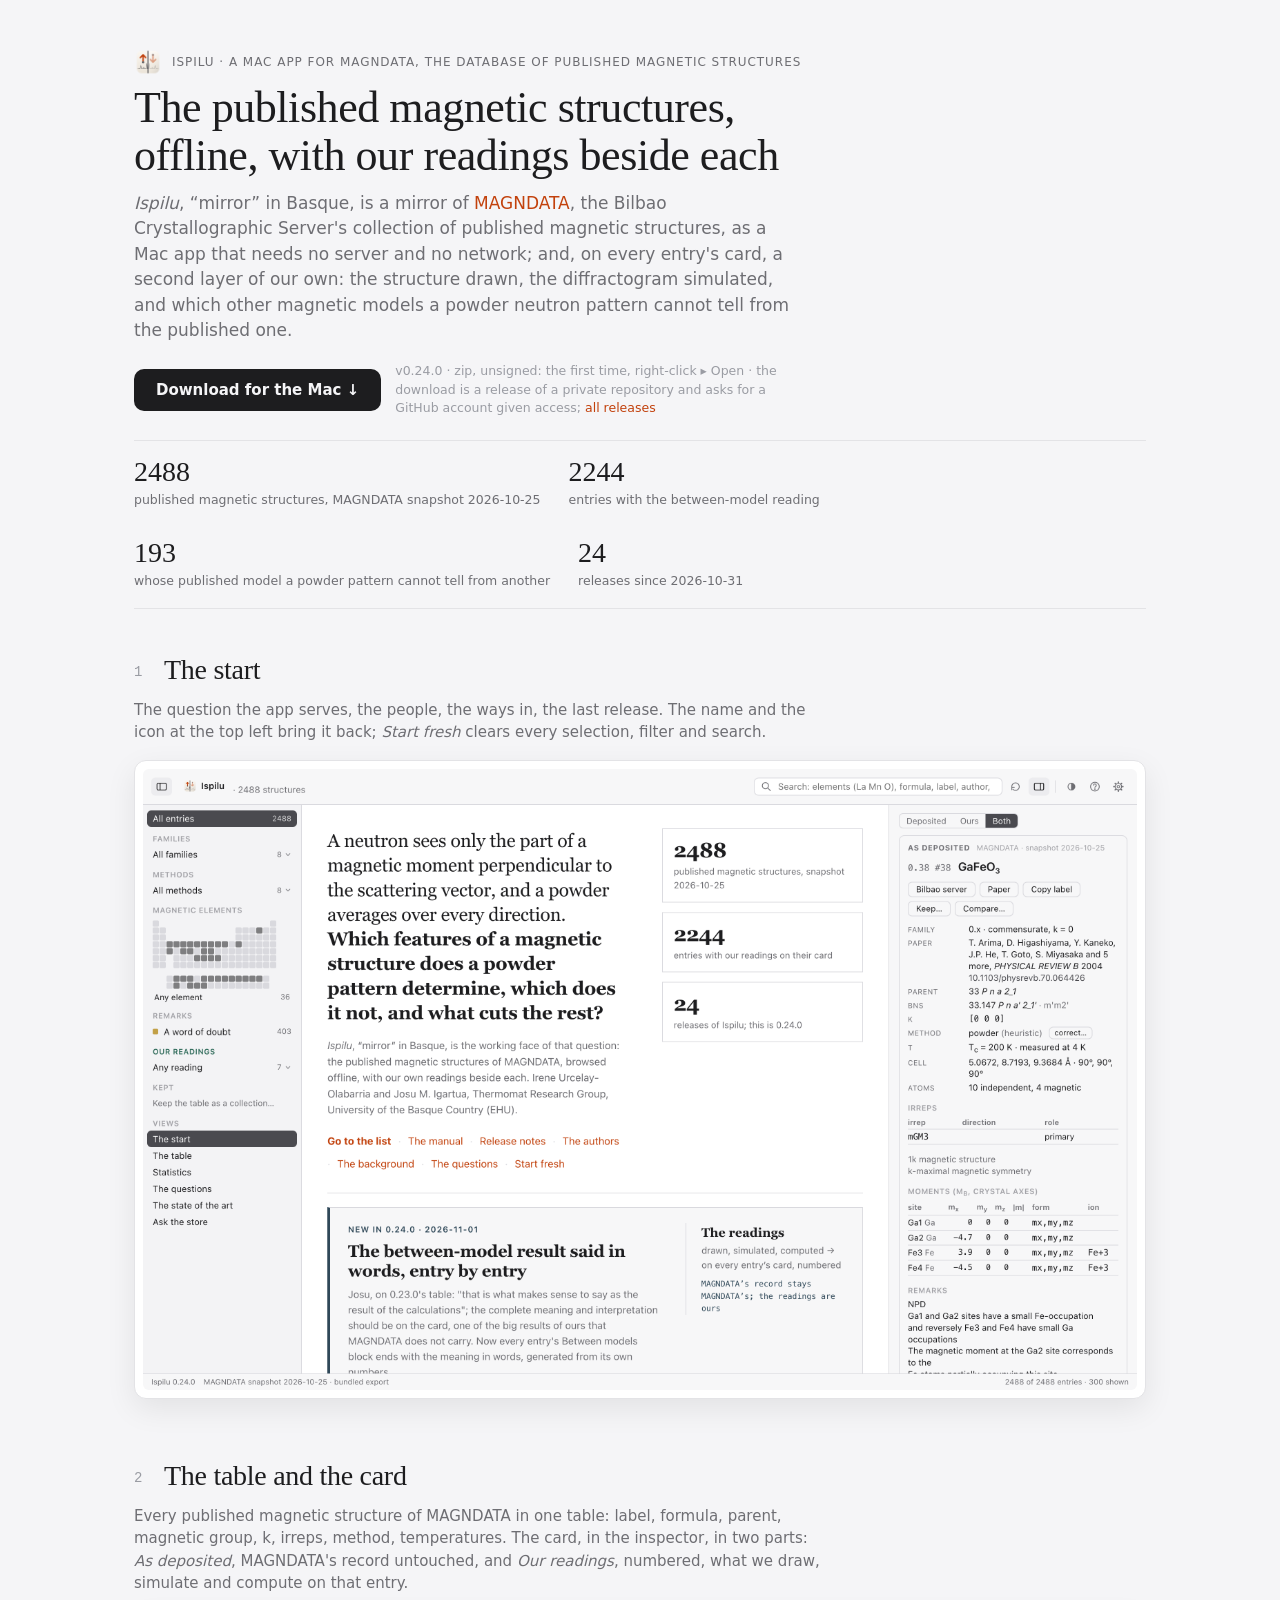
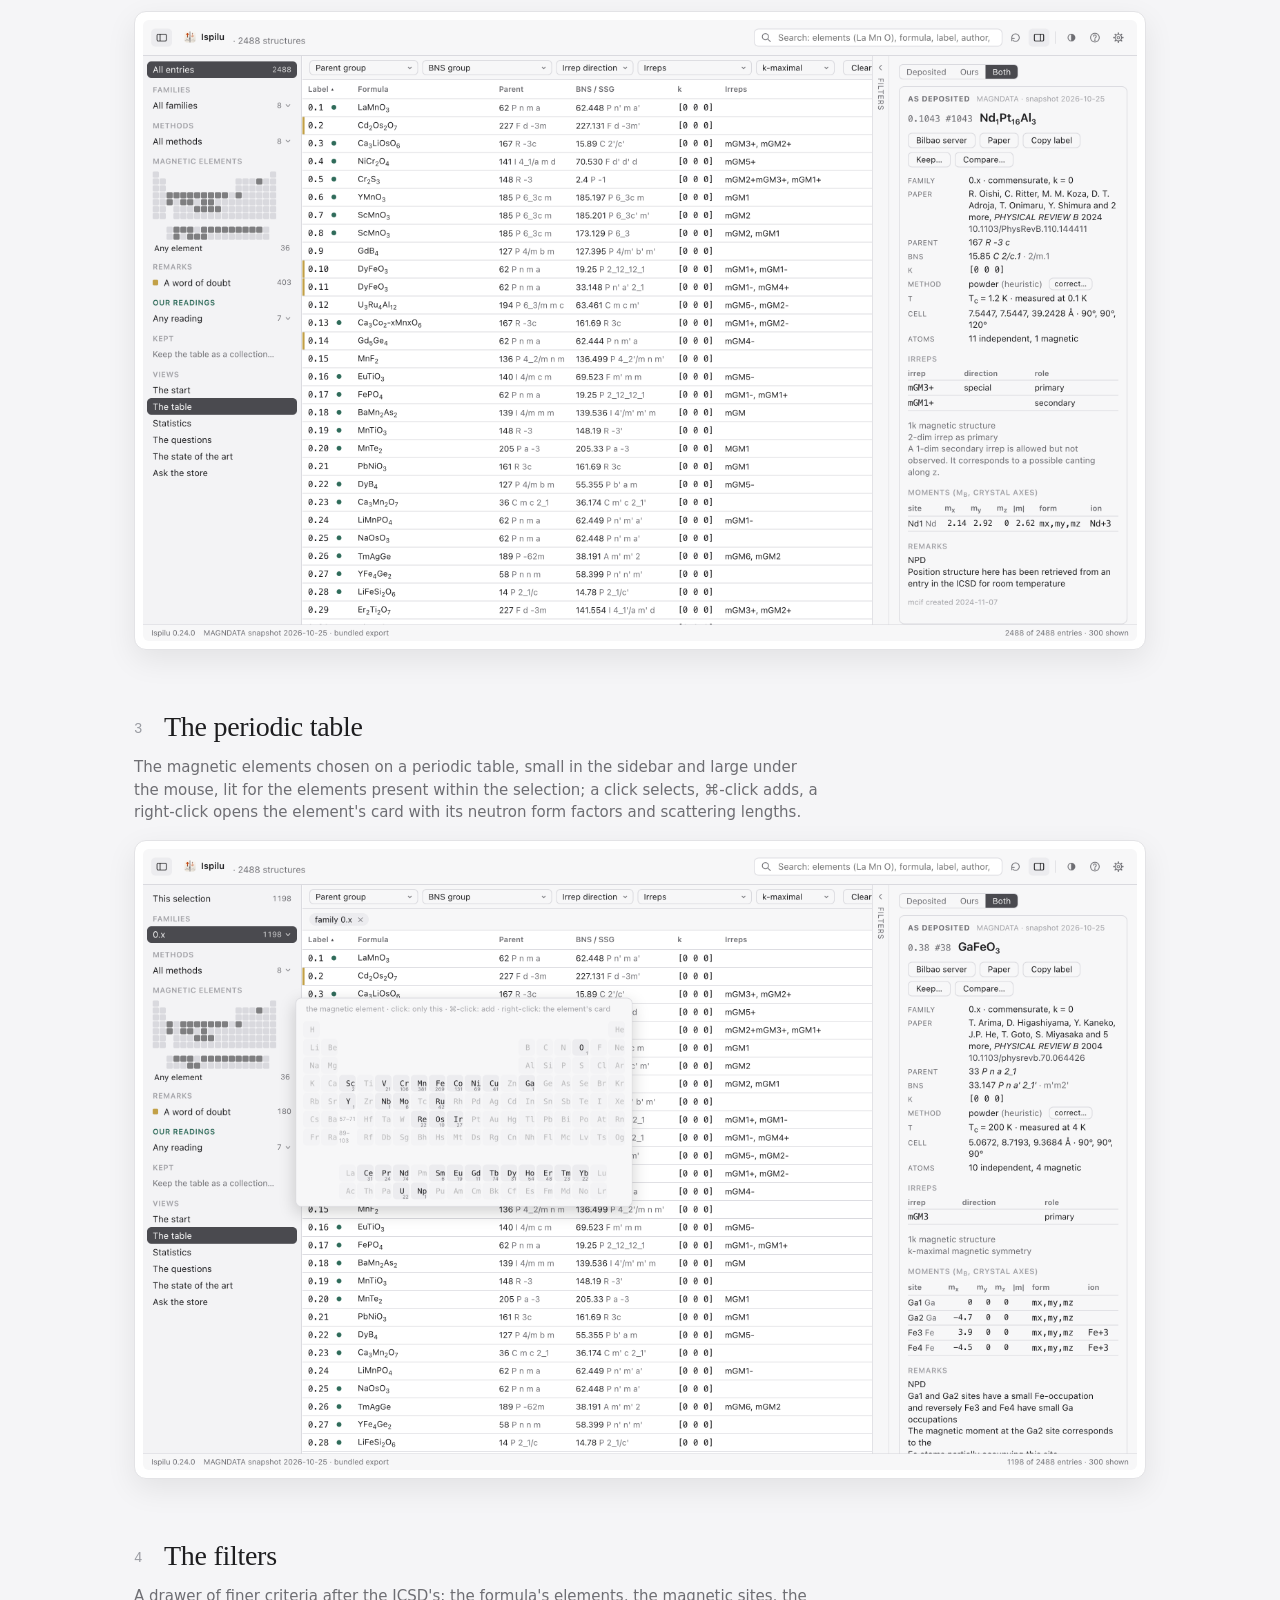
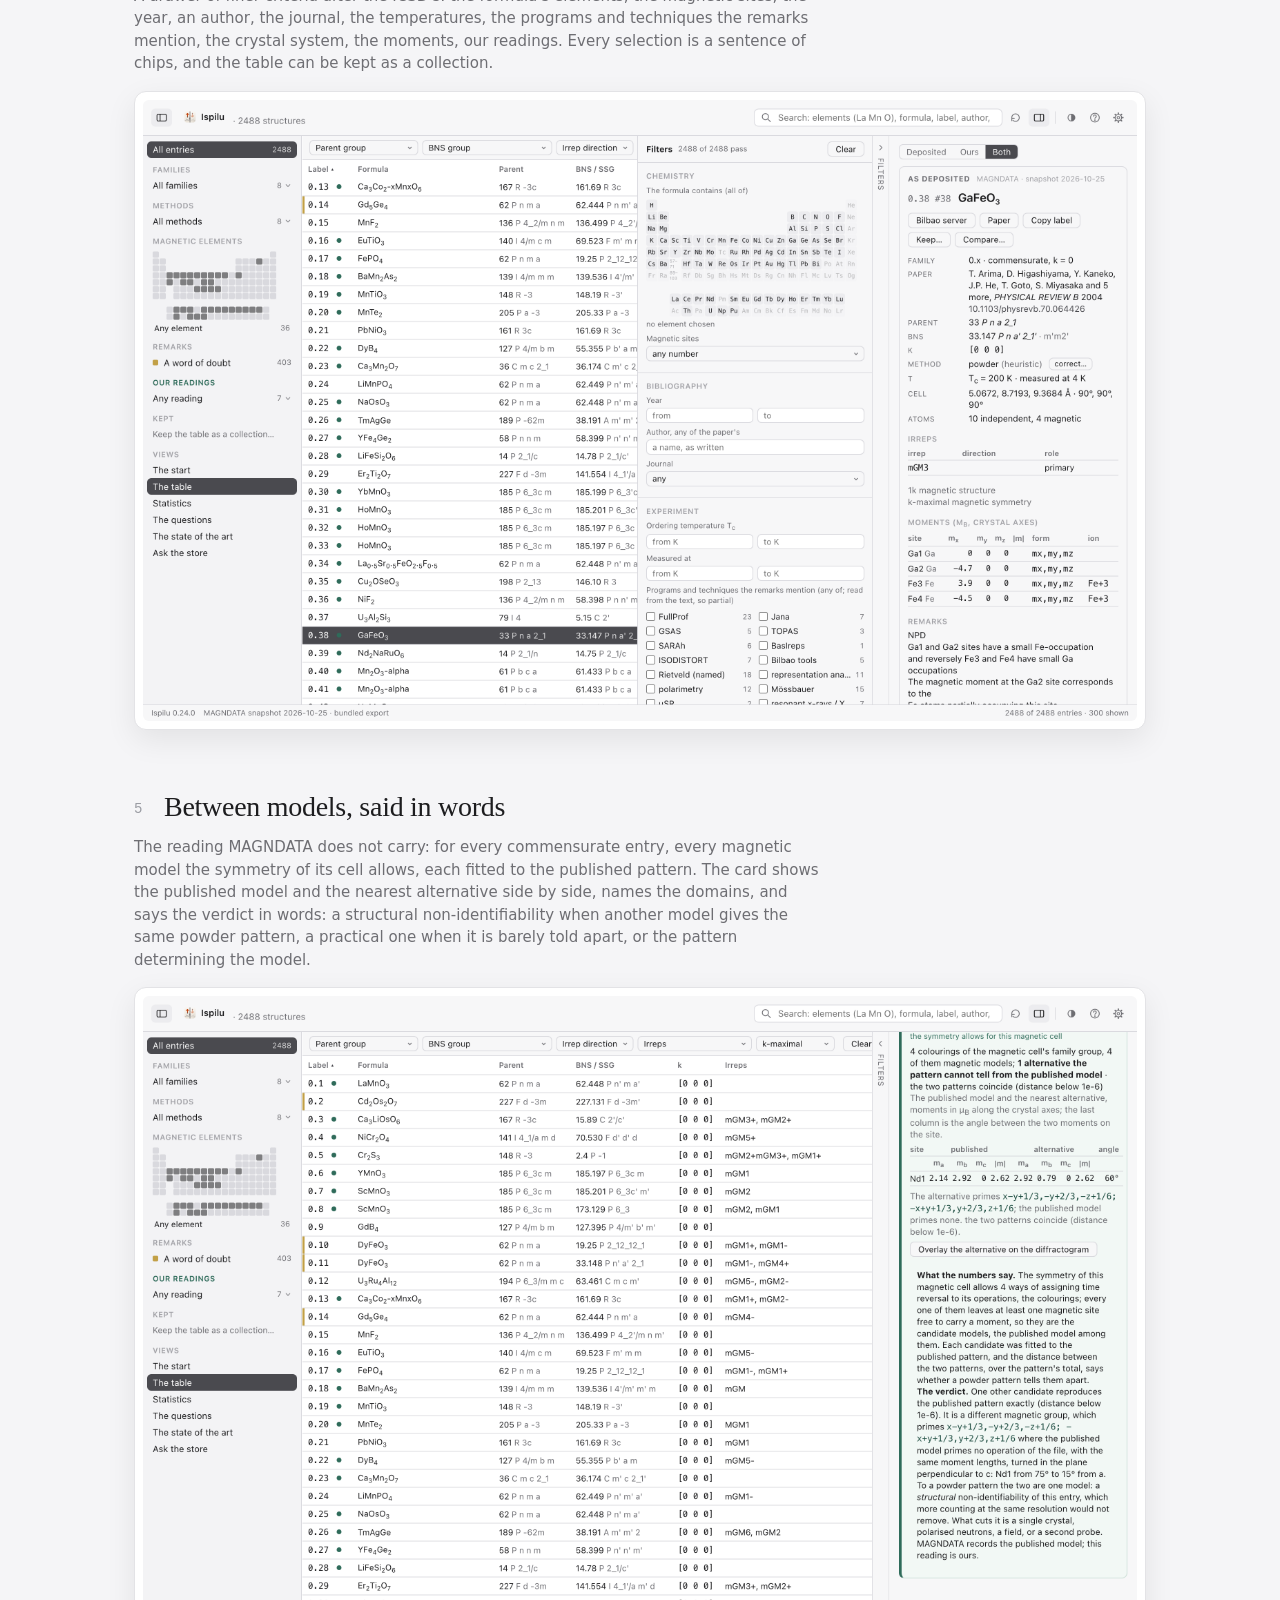
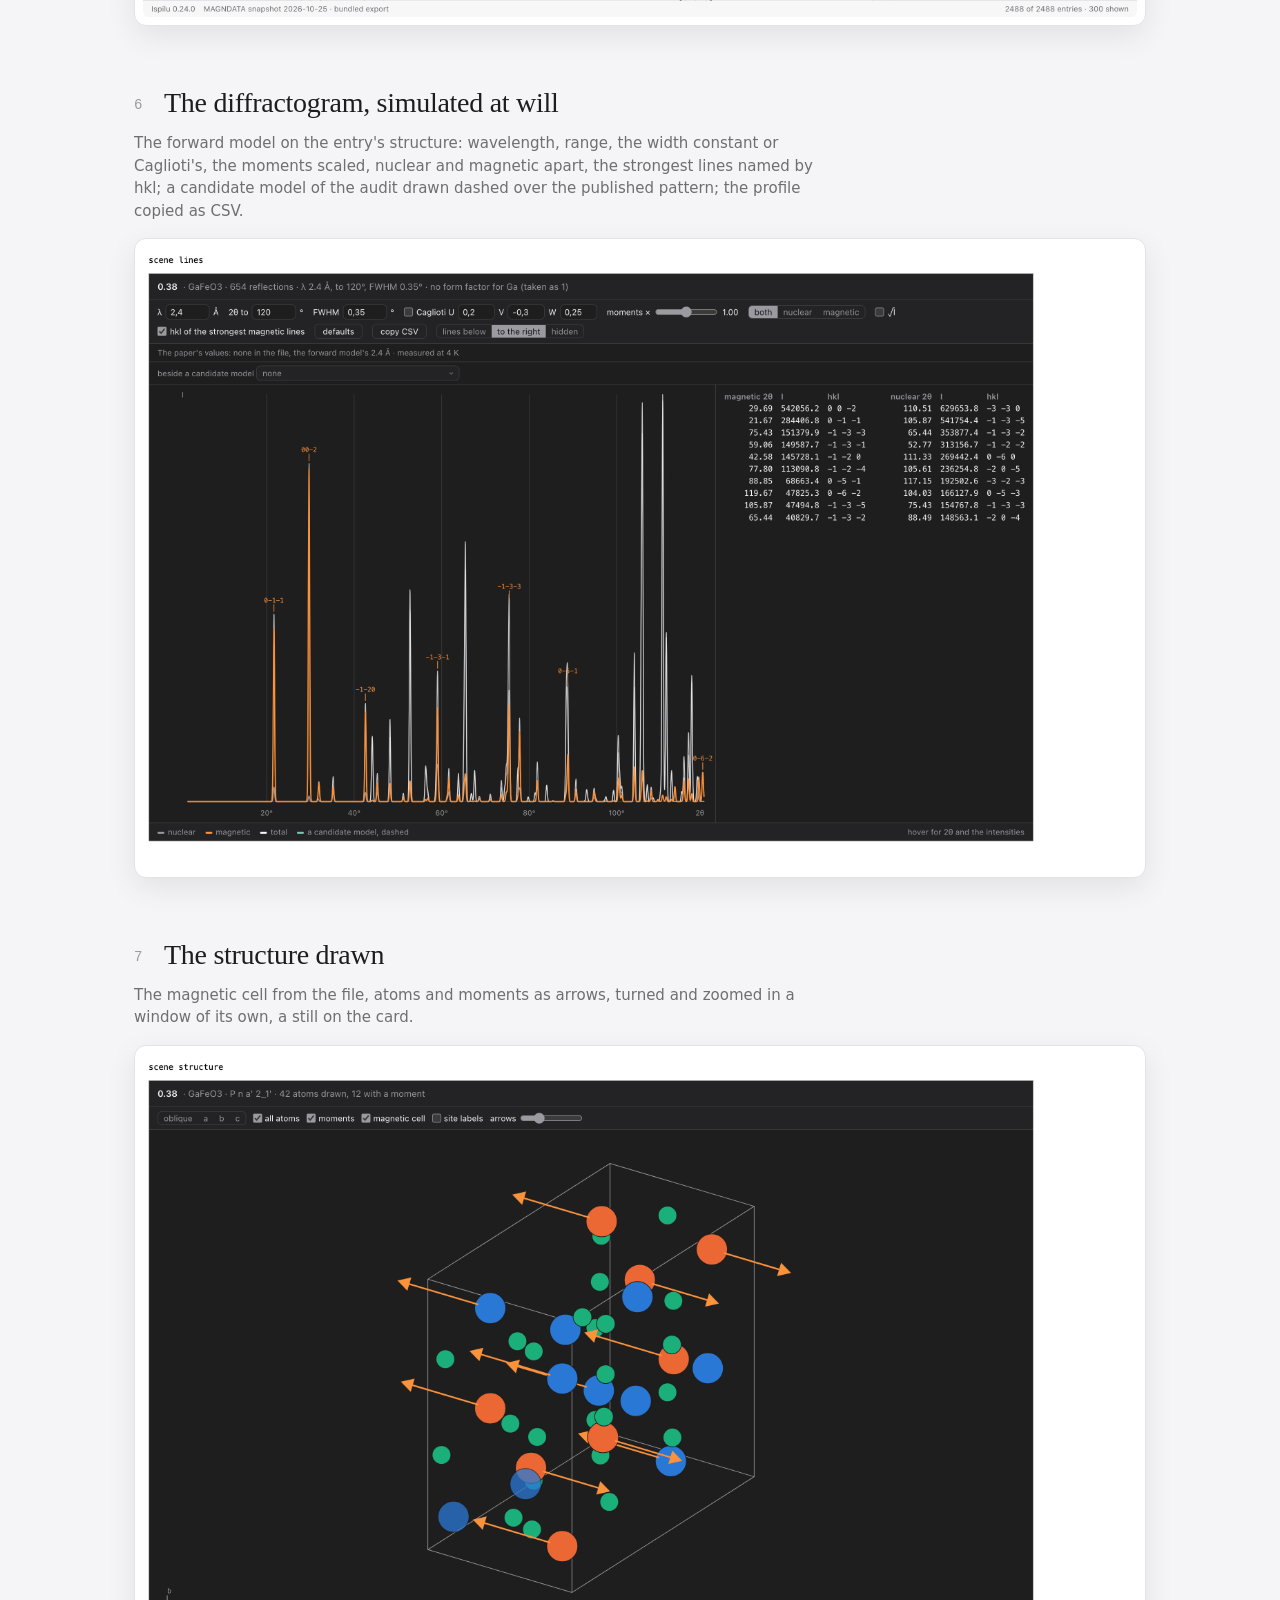
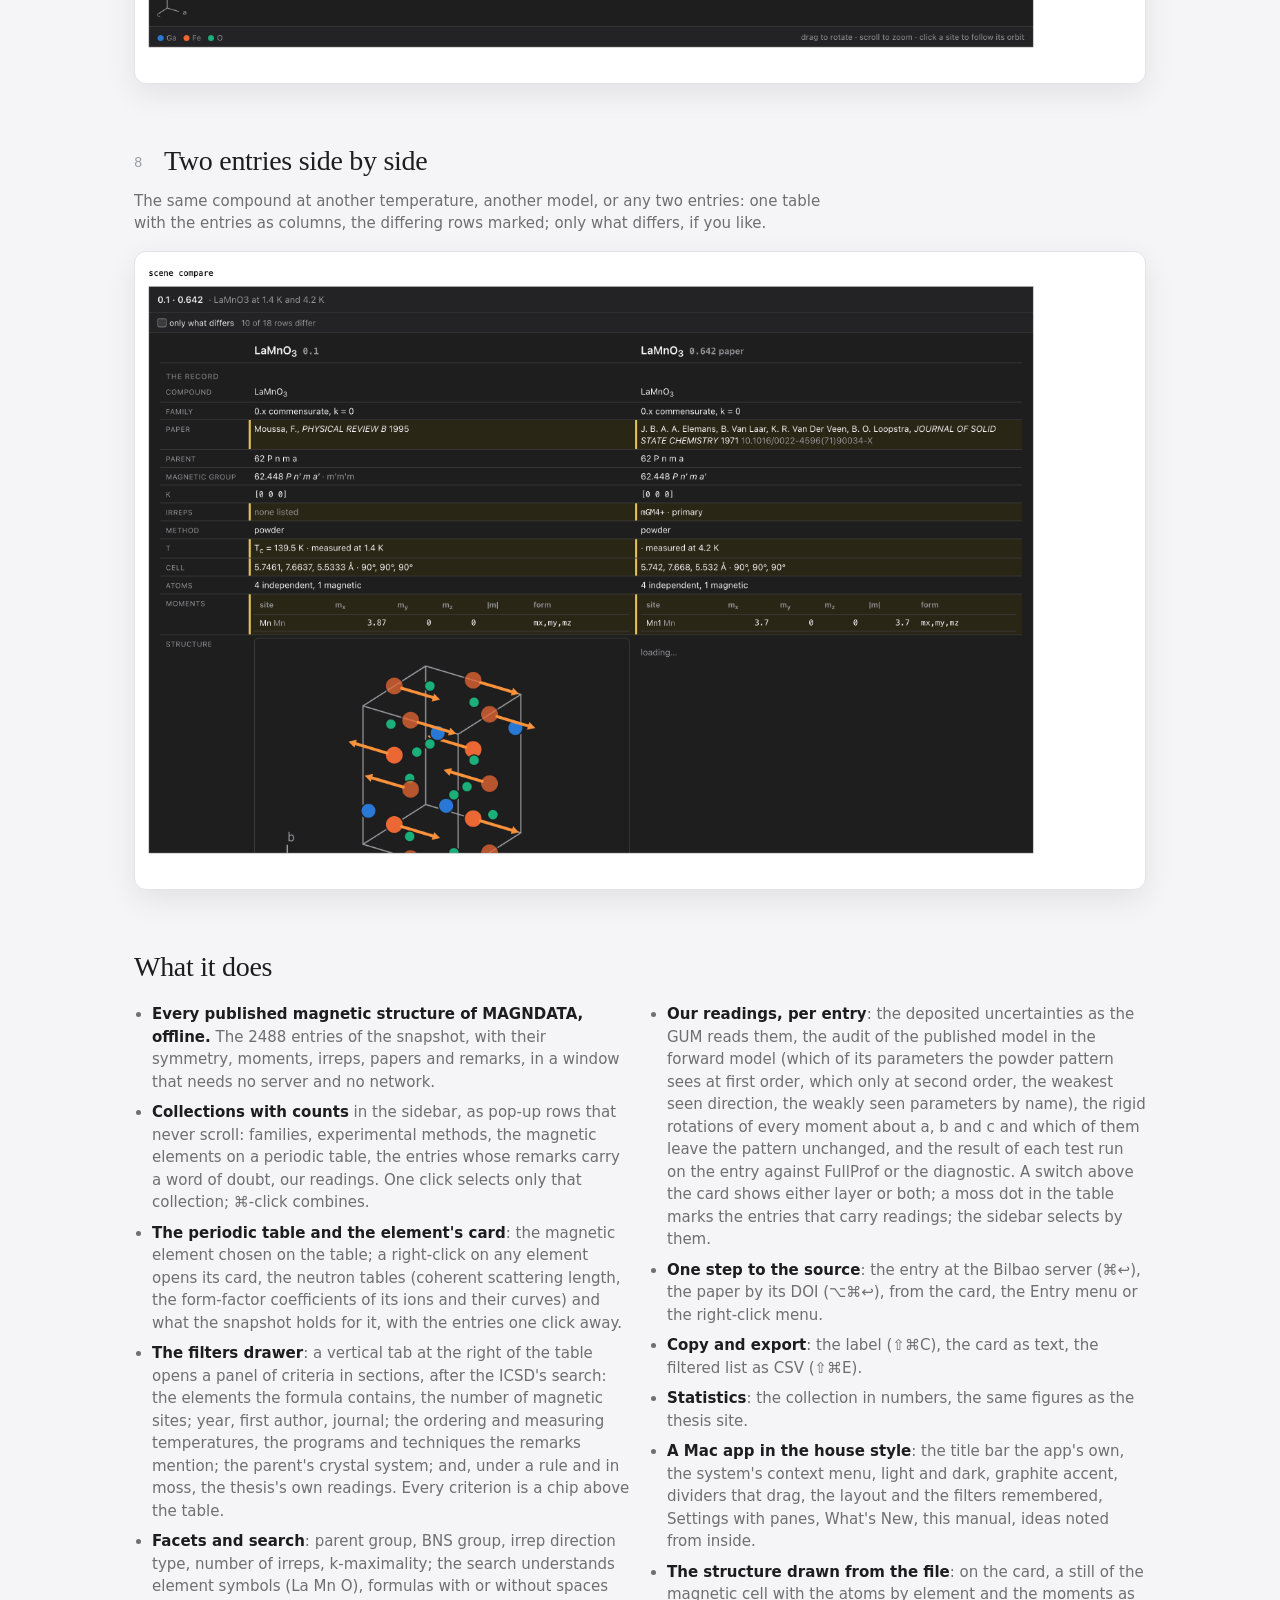
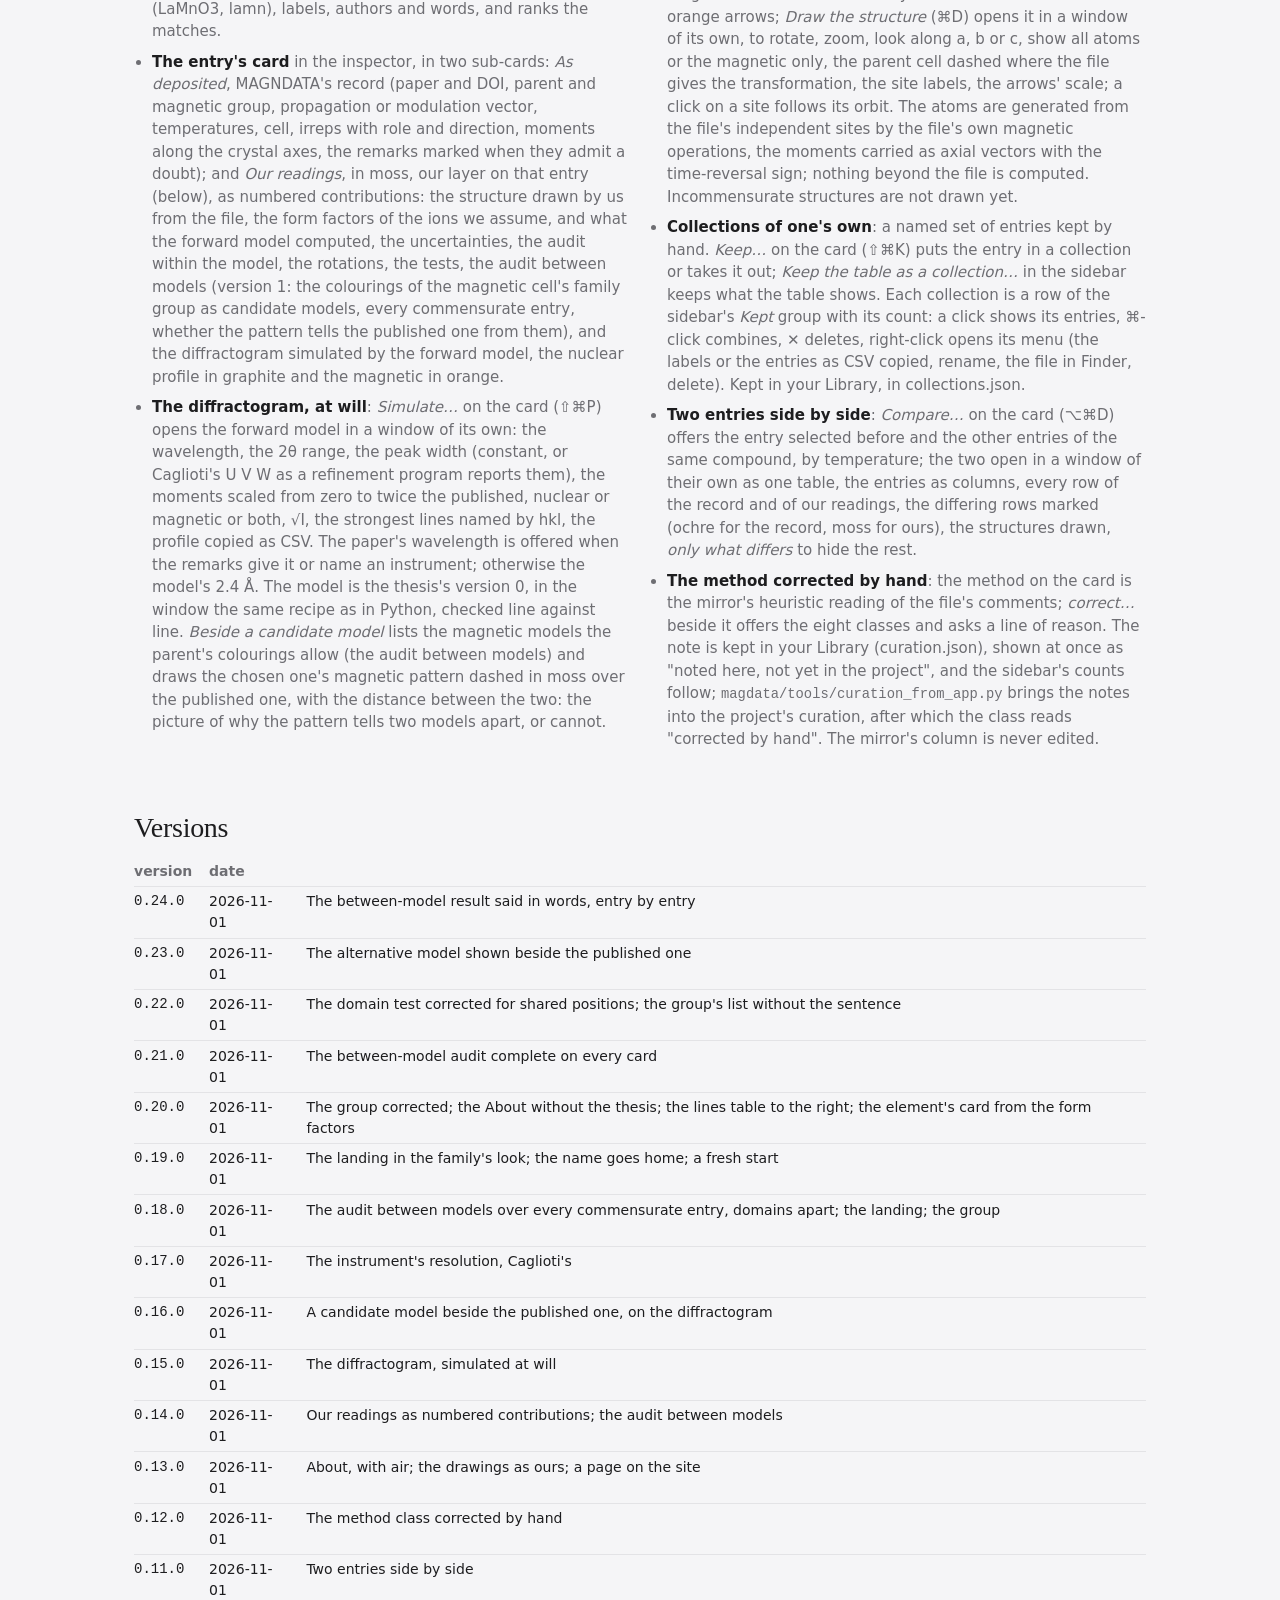
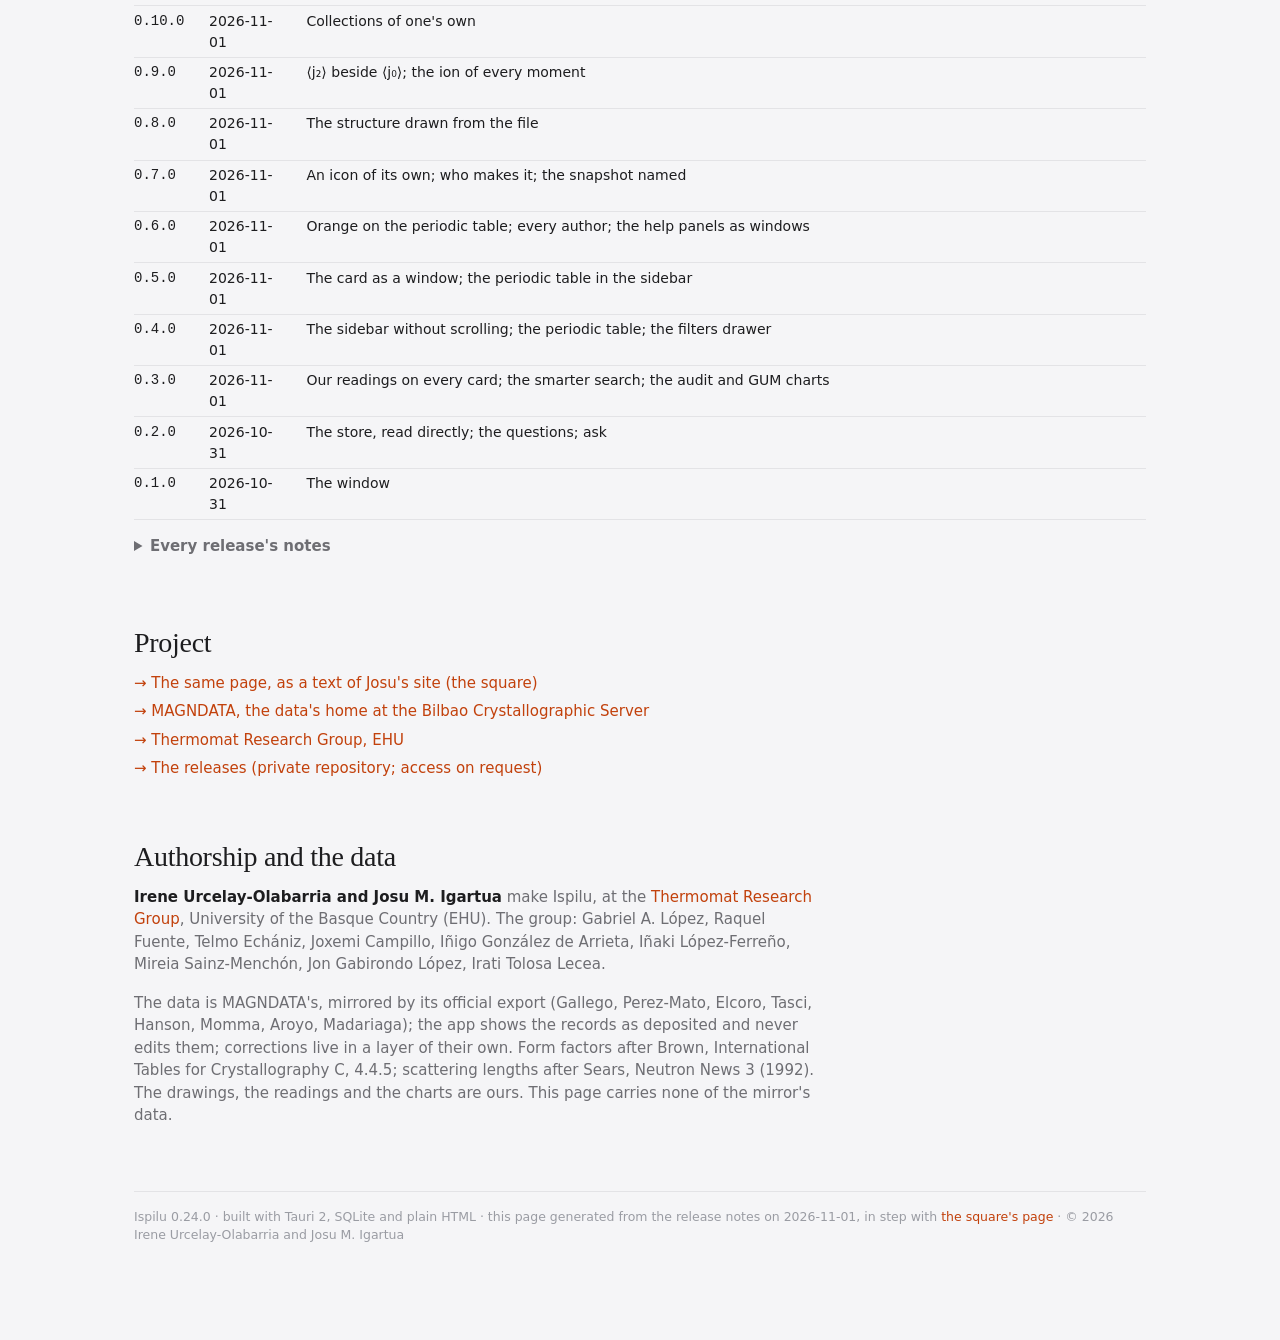
==== index.html @ f61851fd "Ispilu 0.24.0: the page regenerated" ====
<!doctype html>
<html lang="en">
<head>
<meta charset="utf-8">
<meta name="viewport" content="width=device-width,initial-scale=1">
<title>Ispilu — the MAGNDATA mirror as a Mac app</title>
<meta name="description" content="Ispilu, mirror in Basque: the published magnetic structures of MAGNDATA browsed offline on a Mac, with our own readings beside each entry: the structure drawn, the diffractogram simulated, and which alternative models a powder pattern cannot tell from the published one.">
<meta name="color-scheme" content="light dark">
<link rel="icon" type="image/png" href="favicon.png">
<link rel="apple-touch-icon" href="favicon.png">
<meta property="og:type" content="website">
<meta property="og:title" content="Ispilu — the MAGNDATA mirror as a Mac app">
<meta property="og:description" content="The published magnetic structures of MAGNDATA, offline, with the thesis's readings beside each: drawn, simulated, computed, said in words.">
<meta property="og:image" content="https://jmigartua.github.io/ispilu/shots/cmp.png">
<style>
:root{--ground:#F5F5F7;--panel:#FFFFFF;--ink:#1D1D1F;--ink2:#6E6E73;--ink3:#9A9CA3;--line:#E3E3E6;--pick:#C2410C;--ours:#2F6B5A;--serif:"Iowan Old Style",Palatino,"Palatino Linotype",Georgia,serif;--sys:-apple-system,BlinkMacSystemFont,"SF Pro Text",system-ui,"Segoe UI",sans-serif;--mono:ui-monospace,"SF Mono",Menlo,Consolas,monospace}
@media (prefers-color-scheme: dark){:root:not([data-theme="light"]){--ground:#1E1F24;--panel:#26272D;--ink:#F2F2F4;--ink2:#A6A7AD;--ink3:#6E7076;--line:#35363D;--pick:#FB923C;--ours:#7FC4B3}}
:root[data-theme="dark"]{--ground:#1E1F24;--panel:#26272D;--ink:#F2F2F4;--ink2:#A6A7AD;--ink3:#6E7076;--line:#35363D;--pick:#FB923C;--ours:#7FC4B3}
*{box-sizing:border-box} body{margin:0;background:var(--ground);color:var(--ink);font-family:var(--sys);line-height:1.5;font-size:15px}
.wrap{max-width:1060px;margin:0 auto;padding:48px 24px 96px}
header.doc .kicker{font-size:12px;letter-spacing:.08em;text-transform:uppercase;color:var(--ink2);display:flex;align-items:center;gap:10px} header.doc .kicker img{width:28px;height:28px;border-radius:7px}
header.doc h1{font-family:var(--serif);font-weight:500;font-size:44px;line-height:1.1;margin:8px 0 10px;text-wrap:balance;letter-spacing:-.01em}
header.doc .lede{font-size:17px;color:var(--ink2);max-width:62ch;margin:0 0 18px}
.dlrow{display:flex;align-items:center;gap:14px;margin:18px 0 22px;flex-wrap:wrap} .dlbtn{display:inline-block;background:var(--ink);color:var(--ground);text-decoration:none;font-weight:600;font-size:15px;padding:10px 22px;border-radius:10px} .dlbtn:hover{opacity:.85} .dlnote{font-size:12.5px;color:var(--ink3);max-width:52ch}
.stats{display:flex;gap:28px;flex-wrap:wrap;margin:6px 0 40px;padding:16px 0;border-top:1px solid var(--line);border-bottom:1px solid var(--line)} .stats div{min-width:120px} .stats b{display:block;font-family:var(--serif);font-size:28px;font-weight:500;line-height:1.1} .stats span{font-size:12.5px;color:var(--ink2)}
section{margin:0 0 56px} section h2{font-family:var(--serif);font-weight:500;font-size:28px;margin:0 0 8px;letter-spacing:-.01em} section h2 .n{display:inline-block;min-width:26px;color:var(--ink3);font-family:var(--mono);font-size:14px;vertical-align:middle;margin-right:4px}
section > p{max-width:72ch;color:var(--ink2);margin:0 0 16px} section p b{color:var(--ink)}
figure{margin:0;background:var(--panel);border:1px solid var(--line);border-radius:12px;padding:8px;box-shadow:0 10px 30px rgba(0,0,0,.08)} figure img{display:block;width:100%;height:auto;border-radius:6px}
ul.features{columns:2;column-gap:36px;padding-left:18px;max-width:none} ul.features li{break-inside:avoid;margin:0 0 8px;color:var(--ink2)} ul.features li b{color:var(--ink)} @media (max-width:720px){ul.features{columns:1}}
table.versions{border-collapse:collapse;margin:.5em 0 1em;width:100%} table.versions td,table.versions th{text-align:left;padding:.3em 1.2em .3em 0;border-bottom:1px solid var(--line);font-size:14px;vertical-align:top} table.versions th{color:var(--ink2);font-weight:600} table.versions td.v{font-family:var(--mono)}
.notes h3{font-size:17px;margin:28px 0 6px} .notes .m{color:var(--ink3);font-weight:400;font-size:13px} .notes p{color:var(--ink2);max-width:80ch;margin:0 0 8px} .notes .k{font-weight:600;color:var(--ink);margin:10px 0 2px} .notes ul{margin:0 0 8px;padding-left:20px;color:var(--ink2);max-width:80ch}
.links a{display:block;margin:0 0 6px} a{color:var(--pick);text-decoration:none} a:hover{text-decoration:underline} code{font-family:var(--mono);font-size:.92em}
footer{margin-top:64px;padding-top:16px;border-top:1px solid var(--line);font-size:12.5px;color:var(--ink3)}
details.notes summary{cursor:pointer;font-weight:600;color:var(--ink2);margin:8px 0}
</style>
</head>
<body>
<div class="wrap">
<header class="doc">
<div class="kicker"><img src="favicon.png" alt="">Ispilu · a Mac app for MAGNDATA, the database of published magnetic structures</div>
<h1>The published magnetic structures, offline, with our readings beside each</h1>
<p class="lede"><i>Ispilu</i>, “mirror” in Basque, is a mirror of <a href="https://cryst.ehu.es/magndata/">MAGNDATA</a>, the Bilbao Crystallographic Server's collection of published magnetic structures, as a Mac app that needs no server and no network; and, on every entry's card, a second layer of our own: the structure drawn, the diffractogram simulated, and which other magnetic models a powder neutron pattern cannot tell from the published one.</p>
<div class="dlrow"><a class="dlbtn" href="https://github.com/jmigartua/tesi-proposamena/releases/download/v0.24.0/Ispilu-0.24.0.zip" rel="noopener">Download for the Mac ↓</a><span class="dlnote">v0.24.0 · zip, unsigned: the first time, right-click ▸ Open · the download is a release of a private repository and asks for a GitHub account given access; <a href="https://github.com/jmigartua/tesi-proposamena/releases">all releases</a></span></div>
<div class="stats"><div><b>2488</b><span>published magnetic structures, MAGNDATA snapshot 2026-10-25</span></div><div><b>2244</b><span>entries with the between-model reading</span></div><div><b>193</b><span>whose published model a powder pattern cannot tell from another</span></div><div><b>24</b><span>releases since 2026-10-31</span></div></div>
</header>

<section id="s-start"><h2><span class="n">1</span>The start</h2><p>The question the app serves, the people, the ways in, the last release. The name and the icon at the top left bring it back; <i>Start fresh</i> clears every selection, filter and search.</p><figure><img src="shots/start.png" alt="The start" loading="lazy"></figure></section>
<section id="s-entry"><h2><span class="n">2</span>The table and the card</h2><p>Every published magnetic structure of MAGNDATA in one table: label, formula, parent, magnetic group, k, irreps, method, temperatures. The card, in the inspector, in two parts: <i>As deposited</i>, MAGNDATA's record untouched, and <i>Our readings</i>, numbered, what we draw, simulate and compute on that entry.</p><figure><img src="shots/entry.png" alt="The table and the card" loading="lazy"></figure></section>
<section id="s-periodic"><h2><span class="n">3</span>The periodic table</h2><p>The magnetic elements chosen on a periodic table, small in the sidebar and large under the mouse, lit for the elements present within the selection; a click selects, ⌘-click adds, a right-click opens the element's card with its neutron form factors and scattering lengths.</p><figure><img src="shots/periodic.png" alt="The periodic table" loading="lazy"></figure></section>
<section id="s-filters"><h2><span class="n">4</span>The filters</h2><p>A drawer of finer criteria after the ICSD's: the formula's elements, the magnetic sites, the year, an author, the journal, the temperatures, the programs and techniques the remarks mention, the crystal system, the moments, our readings. Every selection is a sentence of chips, and the table can be kept as a collection.</p><figure><img src="shots/filters.png" alt="The filters" loading="lazy"></figure></section>
<section id="s-cmp"><h2><span class="n">5</span>Between models, said in words</h2><p>The reading MAGNDATA does not carry: for every commensurate entry, every magnetic model the symmetry of its cell allows, each fitted to the published pattern. The card shows the published model and the nearest alternative side by side, names the domains, and says the verdict in words: a structural non-identifiability when another model gives the same powder pattern, a practical one when it is barely told apart, or the pattern determining the model.</p><figure><img src="shots/cmp.png" alt="Between models, said in words" loading="lazy"></figure></section>
<section id="s-lines"><h2><span class="n">6</span>The diffractogram, simulated at will</h2><p>The forward model on the entry's structure: wavelength, range, the width constant or Caglioti's, the moments scaled, nuclear and magnetic apart, the strongest lines named by hkl; a candidate model of the audit drawn dashed over the published pattern; the profile copied as CSV.</p><figure><img src="shots/lines.png" alt="The diffractogram, simulated at will" loading="lazy"></figure></section>
<section id="s-structure"><h2><span class="n">7</span>The structure drawn</h2><p>The magnetic cell from the file, atoms and moments as arrows, turned and zoomed in a window of its own, a still on the card.</p><figure><img src="shots/structure.png" alt="The structure drawn" loading="lazy"></figure></section>
<section id="s-compare"><h2><span class="n">8</span>Two entries side by side</h2><p>The same compound at another temperature, another model, or any two entries: one table with the entries as columns, the differing rows marked; only what differs, if you like.</p><figure><img src="shots/compare.png" alt="Two entries side by side" loading="lazy"></figure></section>

<section id="what"><h2>What it does</h2><ul class="features"><li><b>Every published magnetic structure of MAGNDATA, offline.</b> The 2488 entries of the snapshot, with their symmetry, moments, irreps, papers and remarks, in a window that needs no server and no network.</li><li><b>Collections with counts</b> in the sidebar, as pop-up rows that never scroll: families, experimental methods, the magnetic elements on a periodic table, the entries whose remarks carry a word of doubt, our readings. One click selects only that collection; ⌘-click combines.</li><li><b>The periodic table and the element&#x27;s card</b>: the magnetic element chosen on the table; a right-click on any element opens its card, the neutron tables (coherent scattering length, the form-factor coefficients of its ions and their curves) and what the snapshot holds for it, with the entries one click away.</li><li><b>The filters drawer</b>: a vertical tab at the right of the table opens a panel of criteria in sections, after the ICSD&#x27;s search: the elements the formula contains, the number of magnetic sites; year, first author, journal; the ordering and measuring temperatures, the programs and techniques the remarks mention; the parent&#x27;s crystal system; and, under a rule and in moss, the thesis&#x27;s own readings. Every criterion is a chip above the table.</li><li><b>Facets and search</b>: parent group, BNS group, irrep direction type, number of irreps, k-maximality; the search understands element symbols (La Mn O), formulas with or without spaces (LaMnO3, lamn), labels, authors and words, and ranks the matches.</li><li><b>The entry&#x27;s card</b> in the inspector, in two sub-cards: <i>As deposited</i>, MAGNDATA&#x27;s record (paper and DOI, parent and magnetic group, propagation or modulation vector, temperatures, cell, irreps with role and direction, moments along the crystal axes, the remarks marked when they admit a doubt); and <i>Our readings</i>, in moss, our layer on that entry (below), as numbered contributions: the structure drawn by us from the file, the form factors of the ions we assume, and what the forward model computed, the uncertainties, the audit within the model, the rotations, the tests, the audit between models (version 1: the colourings of the magnetic cell&#x27;s family group as candidate models, every commensurate entry, whether the pattern tells the published one from them), and the diffractogram simulated by the forward model, the nuclear profile in graphite and the magnetic in orange.</li><li><b>The diffractogram, at will</b>: <i>Simulate…</i> on the card (⇧⌘P) opens the forward model in a window of its own: the wavelength, the 2θ range, the peak width (constant, or Caglioti&#x27;s U V W as a refinement program reports them), the moments scaled from zero to twice the published, nuclear or magnetic or both, √I, the strongest lines named by hkl, the profile copied as CSV. The paper&#x27;s wavelength is offered when the remarks give it or name an instrument; otherwise the model&#x27;s 2.4 Å. The model is the thesis&#x27;s version 0, in the window the same recipe as in Python, checked line against line. <i>Beside a candidate model</i> lists the magnetic models the parent&#x27;s colourings allow (the audit between models) and draws the chosen one&#x27;s magnetic pattern dashed in moss over the published one, with the distance between the two: the picture of why the pattern tells two models apart, or cannot.</li><li><b>Our readings, per entry</b>: the deposited uncertainties as the GUM reads them, the audit of the published model in the forward model (which of its parameters the powder pattern sees at first order, which only at second order, the weakest seen direction, the weakly seen parameters by name), the rigid rotations of every moment about a, b and c and which of them leave the pattern unchanged, and the result of each test run on the entry against FullProf or the diagnostic. A switch above the card shows either layer or both; a moss dot in the table marks the entries that carry readings; the sidebar selects by them.</li><li><b>One step to the source</b>: the entry at the Bilbao server (⌘↩), the paper by its DOI (⌥⌘↩), from the card, the Entry menu or the right-click menu.</li><li><b>Copy and export</b>: the label (⇧⌘C), the card as text, the filtered list as CSV (⇧⌘E).</li><li><b>Statistics</b>: the collection in numbers, the same figures as the thesis site.</li><li><b>A Mac app in the house style</b>: the title bar the app&#x27;s own, the system&#x27;s context menu, light and dark, graphite accent, dividers that drag, the layout and the filters remembered, Settings with panes, What&#x27;s New, this manual, ideas noted from inside.</li><li><b>The structure drawn from the file</b>: on the card, a still of the magnetic cell with the atoms by element and the moments as orange arrows; <i>Draw the structure</i> (⌘D) opens it in a window of its own, to rotate, zoom, look along a, b or c, show all atoms or the magnetic only, the parent cell dashed where the file gives the transformation, the site labels, the arrows&#x27; scale; a click on a site follows its orbit. The atoms are generated from the file&#x27;s independent sites by the file&#x27;s own magnetic operations, the moments carried as axial vectors with the time-reversal sign; nothing beyond the file is computed. Incommensurate structures are not drawn yet.</li><li><b>Collections of one&#x27;s own</b>: a named set of entries kept by hand. <i>Keep…</i> on the card (⇧⌘K) puts the entry in a collection or takes it out; <i>Keep the table as a collection…</i> in the sidebar keeps what the table shows. Each collection is a row of the sidebar&#x27;s <i>Kept</i> group with its count: a click shows its entries, ⌘-click combines, ✕ deletes, right-click opens its menu (the labels or the entries as CSV copied, rename, the file in Finder, delete). Kept in your Library, in collections.json.</li><li><b>Two entries side by side</b>: <i>Compare…</i> on the card (⌥⌘D) offers the entry selected before and the other entries of the same compound, by temperature; the two open in a window of their own as one table, the entries as columns, every row of the record and of our readings, the differing rows marked (ochre for the record, moss for ours), the structures drawn, <i>only what differs</i> to hide the rest.</li><li><b>The method corrected by hand</b>: the method on the card is the mirror&#x27;s heuristic reading of the file&#x27;s comments; <i>correct…</i> beside it offers the eight classes and asks a line of reason. The note is kept in your Library (curation.json), shown at once as &quot;noted here, not yet in the project&quot;, and the sidebar&#x27;s counts follow; <code>magdata/tools/curation_from_app.py</code> brings the notes into the project&#x27;s curation, after which the class reads &quot;corrected by hand&quot;. The mirror&#x27;s column is never edited.</li></ul></section>

<section id="versions"><h2>Versions</h2><table class="versions"><tr><th>version</th><th>date</th><th></th></tr><tr><td class="v">0.24.0</td><td>2026-11-01</td><td>The between-model result said in words, entry by entry</td></tr><tr><td class="v">0.23.0</td><td>2026-11-01</td><td>The alternative model shown beside the published one</td></tr><tr><td class="v">0.22.0</td><td>2026-11-01</td><td>The domain test corrected for shared positions; the group&#x27;s list without the sentence</td></tr><tr><td class="v">0.21.0</td><td>2026-11-01</td><td>The between-model audit complete on every card</td></tr><tr><td class="v">0.20.0</td><td>2026-11-01</td><td>The group corrected; the About without the thesis; the lines table to the right; the element&#x27;s card from the form factors</td></tr><tr><td class="v">0.19.0</td><td>2026-11-01</td><td>The landing in the family&#x27;s look; the name goes home; a fresh start</td></tr><tr><td class="v">0.18.0</td><td>2026-11-01</td><td>The audit between models over every commensurate entry, domains apart; the landing; the group</td></tr><tr><td class="v">0.17.0</td><td>2026-11-01</td><td>The instrument&#x27;s resolution, Caglioti&#x27;s</td></tr><tr><td class="v">0.16.0</td><td>2026-11-01</td><td>A candidate model beside the published one, on the diffractogram</td></tr><tr><td class="v">0.15.0</td><td>2026-11-01</td><td>The diffractogram, simulated at will</td></tr><tr><td class="v">0.14.0</td><td>2026-11-01</td><td>Our readings as numbered contributions; the audit between models</td></tr><tr><td class="v">0.13.0</td><td>2026-11-01</td><td>About, with air; the drawings as ours; a page on the site</td></tr><tr><td class="v">0.12.0</td><td>2026-11-01</td><td>The method class corrected by hand</td></tr><tr><td class="v">0.11.0</td><td>2026-11-01</td><td>Two entries side by side</td></tr><tr><td class="v">0.10.0</td><td>2026-11-01</td><td>Collections of one&#x27;s own</td></tr><tr><td class="v">0.9.0</td><td>2026-11-01</td><td>⟨j₂⟩ beside ⟨j₀⟩; the ion of every moment</td></tr><tr><td class="v">0.8.0</td><td>2026-11-01</td><td>The structure drawn from the file</td></tr><tr><td class="v">0.7.0</td><td>2026-11-01</td><td>An icon of its own; who makes it; the snapshot named</td></tr><tr><td class="v">0.6.0</td><td>2026-11-01</td><td>Orange on the periodic table; every author; the help panels as windows</td></tr><tr><td class="v">0.5.0</td><td>2026-11-01</td><td>The card as a window; the periodic table in the sidebar</td></tr><tr><td class="v">0.4.0</td><td>2026-11-01</td><td>The sidebar without scrolling; the periodic table; the filters drawer</td></tr><tr><td class="v">0.3.0</td><td>2026-11-01</td><td>Our readings on every card; the smarter search; the audit and GUM charts</td></tr><tr><td class="v">0.2.0</td><td>2026-10-31</td><td>The store, read directly; the questions; ask</td></tr><tr><td class="v">0.1.0</td><td>2026-10-31</td><td>The window</td></tr></table>
<details class="notes"><summary>Every release's notes</summary><h3 id="v0-24-0">0.24.0 · The between-model result said in words, entry by entry <span class="m">2026-11-01</span></h3><p>Josu, on 0.23.0&#x27;s table: &quot;that is what makes sense to say as the result of the calculations&quot;; the complete meaning and interpretation should be on the card, one of the big results of ours that MAGNDATA does not carry. Now every entry&#x27;s Between models block ends with the meaning in words, generated from its own numbers.</p><p class="k">Added</p><ul><li>&quot;Three paragraphs under the table, in the moss wash: what the numbers say (the colourings, the candidate models, the fit); the domains, if any, with the lost operation that makes each and why they are not alternatives; the verdict: a structural non-identifiability when another candidate reproduces the pattern (how the two models differ: the same moments turned in the plane perpendicular to c with the angles from a, or reversed on a site, or with other lengths; what cuts it: a single crystal, polarised neutrons, a field, a second probe), a practical one when the nearest is under 5 % away, or the pattern determining the published model among the models this cell&#x27;s symmetry allows, with model adequacy named as the question outside the test.&quot;</li></ul>
<h3 id="v0-23-0">0.23.0 · The alternative model shown beside the published one <span class="m">2026-11-01</span></h3><p>Josu, on the card of NdPt6Al3 (0.1043): the block said &quot;1 alternative the pattern cannot tell from the published model&quot; and gave its primed operations, but never showed the alternative itself. Now the block lays the two models side by side, site by site, with the angle between their moments, says in words whether the patterns coincide, and a button overlays the alternative on the diffractogram.</p><p class="k">Added</p><ul><li>&quot;Between models, on the card: a table of the published model and the nearest alternative, moments along the crystal axes as the file writes them, |m|, and the angle between the two moments on each site; the operations each model primes; the distance in words (\&quot;the two patterns coincide\&quot;, \&quot;differ by x %, barely\&quot;, \&quot;the nearest alternative differs by x %\&quot;).&quot;</li><li>&quot;\&quot;Overlay the alternative on the diffractogram\&quot;: the diffractogram window opens with that candidate drawn dashed over the published pattern (or, if open, switches to it).&quot;</li><li>&quot;The domains of the published model named on the card, each with the lost operation that carries the model onto it.&quot;</li></ul><p class="k">Changed</p><ul><li>&quot;The export carries the nearest alternative&#x27;s index and each candidate&#x27;s domain flag (bm[8], bc[7]).&quot;</li></ul>
<h3 id="v0-22-0">0.22.0 · The domain test corrected for shared positions; the group&#x27;s list without the sentence <span class="m">2026-11-01</span></h3><p>Josu asked for a worked example of the between-model audit, and the example, FeMn2O4 (0.1011), exposed a fault: Fe and Mn share one position, and the domain test carried only the first atom at each position, so a domain of the published model was counted as a genuine alternative. Version 1.4 of the audit carries every atom of a position; the whole table recomputed, bundled here. The group&#x27;s list drops the sentence under Iñigo González de Arrieta&#x27;s name.</p><p class="k">Changed</p><ul><li>&quot;Reading \&quot;Between models\&quot; recomputed for every entry (audit version 1.4): 62 entries have two magnetic elements on one position, and 21 of them had a domain counted as a genuine alternative.&quot;</li><li>&quot;The About and the start page list the group&#x27;s members by name and role only.&quot;</li></ul>
<h3 id="v0-21-0">0.21.0 · The between-model audit complete on every card <span class="m">2026-11-01</span></h3><p>The thesis database bundled in this release carries the between-model audit for every commensurate entry with a moment, 2244 of 2253: the multi-k entries and the other families join, and the entries whose groups had stalled version 1.2. Version 1.3 of the audit builds the quadratic form from one structure factor per parameter, the same numbers to rounding, hundreds of times faster. The nine entries left are file faults, which the card says plainly.</p><p class="k">Changed</p><ul><li>&quot;Reading 8, \&quot;Between models\&quot;, on the card of every commensurate entry with a moment; the sidebar&#x27;s twin readings (an alternative the pattern cannot tell, barely told apart) count over the whole collection.&quot;</li><li>&quot;The diffractogram window offers the candidate models for multi-k entries too.&quot;</li></ul>
<h3 id="v0-20-0">0.20.0 · The group corrected; the About without the thesis; the lines table to the right; the element&#x27;s card from the form factors <span class="m">2026-11-01</span></h3><p>Josu&#x27;s corrections of 1 November: Leire Usategui is no longer a member of the group, Mireia Sainz-Menchón and Jon Gabirondo López are doctors, Irati Tolosa Lecea is a PhD candidate; the About window drops its references to the thesis, the co-supervisors&#x27; label among them; the diffractogram window&#x27;s table of lines can sit to the right of the chart, with buttons to arrange the panels; and the form factors on the card open the element&#x27;s card again, large, in a window of its own.</p><p class="k">Added</p><ul><li>&quot;The diffractogram window: \&quot;lines below\&quot;, \&quot;to the right\&quot;, \&quot;hidden\&quot; arrange the table of the strongest lines; remembered in the settings; the chart redraws to the space it gets.&quot;</li><li>&quot;The tips on hover (Josu&#x27;s image: two tooltips at once, ours and the WebView&#x27;s, and the tip covering the menu it explained): the control&#x27;s title moves to our own tip on first hover, so the WebView never shows its second one; a press anywhere hides the tip at once; it waits 0.7 s; ⌥⌘T switches the tips on and off (View ▸ Explain Controls on Hover; Settings ▸ Chrome), and every tip says so.&quot;</li><li>&quot;The form factors block on the entry&#x27;s card: one button per element (\&quot;Fe&#x27;s card\&quot;) opening the element&#x27;s card in a window of its own, with the form factors large, the coefficients, the scattering lengths and the ions.&quot;</li></ul><p class="k">Changed</p><ul><li>&quot;The group, as Josu corrected it: Leire Usategui out; Mireia Sainz-Menchón and Jon Gabirondo López as doctors; Irati Tolosa Lecea, PhD candidate; the About and the start page say \&quot;corrected 2026-11-01\&quot; beside the staff page&#x27;s date.&quot;</li><li>&quot;The About: Ispilu is the working face of a question, not of a thesis proposal; the authors without the co-supervisors&#x27; label; the drawings, readings and charts \&quot;ours\&quot;. The start page says \&quot;our readings\&quot; the same way.&quot;</li></ul>
<h3 id="v0-19-0">0.19.0 · The landing in the family&#x27;s look; the name goes home; a fresh start <span class="m">2026-11-01</span></h3><p>Josu, on 0.18.0&#x27;s landing: not so crowded with text, the content kept, the aspect of the website with the family design kit; a way back to the landing from the background; the name at the top left, with the icon, going to the landing; and a button to reset the last selection and start fresh.</p><p class="k">Added</p><ul><li>&quot;The name and the icon at the top left are a button to the start page; the views other than the table carry a crumb, \&quot;‹ The start\&quot; and \&quot;The list\&quot;; the sidebar&#x27;s row stays.&quot;</li><li>&quot;Start fresh (the arrow in the toolbar, and on the start page): nothing selected, no filter, no search, the drawer closed, the sort by label; the collections and the corrections are kept.&quot;</li></ul><p class="k">Changed</p><ul><li>&quot;The start page in the family kit&#x27;s look, its two typefaces bundled: the question as the headline in serif, the people under it, the ways in as quick links, three tiles (the entries, the entries with readings, the releases), one band for the last release, and what Ispilu does and the group folded under their heads; the content of 0.18.0&#x27;s landing, with air.&quot;</li></ul>
<h3 id="v0-18-0">0.18.0 · The audit between models over every commensurate entry, domains apart; the landing; the group <span class="m">2026-11-01</span></h3><p>Version 1.2 of the between-model audit: the candidate models are the colourings of the magnetic cell&#x27;s family group, the parent&#x27;s lost translations among its elements as anti-centrings, so the k ≠ 0 commensurate entries and the anti-centred k = 0 ones join the k = 0 ones; and a candidate that one of the parent&#x27;s lost operations maps the published model onto is a domain of that model, not an alternative, and is counted apart. The card and the sidebar read it for all of them, and the diffractogram&#x27;s window overlays any candidate. And two of Josu&#x27;s points: a landing in the central area, and the group listed.</p><p class="k">Added</p><ul><li>&quot;The landing (The start, in the sidebar&#x27;s Views; at launch unless the start page&#x27;s box or Settings ▸ General says otherwise): the icon, the name and the version, the thesis&#x27;s line, Go to the list, The manual, Release notes, The authors, The background, The questions; what is new in the last release; what the app does; the people and the group.&quot;</li><li>&quot;The Thermomat group&#x27;s members in the About window and on the landing, from app/GROUP.yml (the group&#x27;s staff page, 1 November 2026), Irene Urcelay-Olabarria and Josu M. Igartua first.&quot;</li><li>&quot;The domain test of the between-model audit: the nuclear symmetry of the magnetic cell is found from the atoms (the parent&#x27;s lost operations included); a candidate the pattern cannot tell from the published model that one of them carries the published model onto is a domain and is said so on the card, not counted as an alternative.&quot;</li><li>&quot;The between-model reading on every commensurate entry&#x27;s card (k = 0 and k ≠ 0); the two sidebar rows (an alternative the pattern cannot tell, one barely told apart) now count them all.&quot;</li><li>&quot;In the diffractogram&#x27;s window, the candidates of k ≠ 0 entries overlaid too: the colouring applied to the file&#x27;s operations and centrings; checked on 1.4, whose twin gives the published pattern in the window as in the audit.&quot;</li></ul><p class="k">Changed</p><ul><li>&quot;The card names the colourings as those of the magnetic cell&#x27;s family group; for k = 0 without anti-centring that is the parent&#x27;s point group, as before.&quot;</li></ul><p class="k">Known</p><ul><li>A published model whose moments depart from their own symmetry form fits its pattern imperfectly (0.1175, 1 %); the card will say so in a later release.</li></ul>
<h3 id="v0-17-0">0.17.0 · The instrument&#x27;s resolution, Caglioti&#x27;s <span class="m">2026-11-01</span></h3><p>The simulation&#x27;s peaks were one width everywhere. The model of record and the window now take Caglioti&#x27;s resolution function, U, V, W in degrees squared as a refinement program reports them, the width growing with the angle as an instrument&#x27;s does; the first of the paper&#x27;s values the records will carry (I22), typed by hand until then.</p><p class="k">Added</p><ul><li>&quot;Caglioti U V W in the diffractogram&#x27;s window, beside the constant FWHM: FWHM² = U tan²θ + V tan θ + W, floored at 0.01°; the bar reads the width at 20° and at 100°.&quot;</li><li>The same in the forward model (magdb/pattern.py, caglioti), the window&#x27;s port checked against it by the battery on GaFeO3.</li></ul><p class="k">Known</p><ul><li>The audit and the between-model audit keep the constant width (their distances compare models, not instruments).</li></ul>
<h3 id="v0-16-0">0.16.0 · A candidate model beside the published one, on the diffractogram <span class="m">2026-11-01</span></h3><p>The between-model audit now keeps each candidate&#x27;s fitted moments, and the diffractogram&#x27;s window draws a chosen candidate&#x27;s magnetic pattern dashed over the published one, with the distance between the two: why the powder pattern tells two colourings apart, or cannot, in a picture. And the prompt for reading the papers&#x27; experiments, a contribution of its own (idea I22), with its place in the curation layer.</p><p class="k">Added</p><ul><li>&quot;In the diffractogram&#x27;s window, \&quot;beside a candidate model\&quot;: every magnetic model of the parent&#x27;s colourings (audit version 1), with its primed operations and its distance; the chosen one&#x27;s magnetic pattern in moss, dashed, and the distance read on the current settings.&quot;</li><li>&quot;The export and the store carry each entry&#x27;s candidates with their fitted moments (bc); the audit keeps them (between_v1, m_cart) and runs again with --redo.&quot;</li><li>&quot;curation/experiments/PROMPT.md: the prompt that a reader follows to return, per measurement of a paper, the instrument, the wavelength, the range, the temperatures, the sample environment, the resolution function and the profile, the program, the R-factors, the refined moments, every value quoted with its place or \&quot;not stated\&quot;; curation/experiments.yml to hold the records.&quot;</li></ul><p class="k">Known</p><ul><li>The paper&#x27;s instrument is not yet offered from the records (none read yet); the window reads the remarks only.</li></ul>
<h3 id="v0-15-0">0.15.0 · The diffractogram, simulated at will <span class="m">2026-11-01</span></h3><p>Josu&#x27;s proposal: the powder diffractogram from the data, from the paper&#x27;s values where the file has them, and simulated at will. The forward model (version 0) is now in the window too, ported line for line from the model of record and checked against it, so that any Mac simulates any entry without Python: the diffractogram on the card as a still, and in a window of its own with the wavelength, the range, the width, the moments scaled, nuclear or magnetic or both, and the strongest lines named.</p><p class="k">Added</p><ul><li>&quot;The diffractogram as a contribution on the card: the nuclear profile in graphite and the magnetic in orange at the model&#x27;s defaults (2.4 Å, to 120°), the strongest magnetic lines named by hkl; Simulate… (Entry ▸ Simulate the Diffractogram, ⇧⌘P).&quot;</li><li>&quot;The diffractogram&#x27;s window (pattern.html, open_pattern): λ, 2θ range, FWHM, the moments scaled from 0 to twice the published, both/nuclear/magnetic, √I, the hkl labels, a hover readout, the ten strongest magnetic and nuclear lines, the profile copied as CSV.&quot;</li><li>&quot;The paper&#x27;s values: an explicit wavelength in the remarks is offered with one click; an instrument named there brings its usual wavelength; a time-of-flight instrument is said to have none; otherwise the model&#x27;s 2.4 Å. The files carry no wavelength tag: two remarks give one, twenty name an instrument.&quot;</li><li>The forward model in JavaScript (pattern.js), the same recipe as magdb/pattern.py; the battery compares the two on the sample entries (tools/export_patterns.py writes the Python profiles).</li></ul><p class="k">Known</p><ul><li>Incommensurate entries are not simulated (the model&#x27;s v0).</li><li>No Debye–Waller factor, resolution function, absorption or preferred orientation, as in the model of record; the simulation shows which lines move when a model moves, not an instrument&#x27;s pattern.</li></ul>
<h3 id="v0-14-0">0.14.0 · Our readings as numbered contributions; the audit between models <span class="m">2026-11-01</span></h3><p>Josu, on 0.13.0: a rule before our readings, a lighter wash, and the subsections separated so that the eye counts the contributions. And step 7 taken: the between-model audit, version 1, over the k = 0 entries, as a new reading on every card and two rows of the sidebar.</p><p class="k">Added</p><ul><li>&quot;The between-model reading on the card (audit version 1): the colourings of the parent group, how many are magnetic models, whether the powder pattern tells the published model from every alternative, cannot tell it from some, or barely can, and how far the nearest alternative is, with its primed operations; for the k = 0 entries the forward model computes.&quot;</li><li>&quot;Two rows of our readings in the sidebar and the drawer: an alternative model the pattern cannot tell; an alternative barely told apart (under 5 %).&quot;</li><li>The questions Q7H–Q7J, the audit between models in counting form.</li></ul><p class="k">Changed</p><ul><li>&quot;Our readings as numbered contributions, each its own block under a rule: the structure, the form factors, the uncertainties, the audit, the rotations, each test, the models between; the head counts them; a rule before the sub-card; the moss wash lighter.&quot;</li></ul><p class="k">Known</p><ul><li>Version 1 covers k = 0 only; the k ≠ 0 entries wait for the analysis of the star of k.</li></ul>
<h3 id="v0-13-0">0.13.0 · About, with air; the drawings as ours; a page on the site <span class="m">2026-11-01</span></h3><p>Josu, on 0.12.0: the About panel should breathe and appeal, say EHU alone, and link the group; the drawings and charts are ours and should appear as such on the card; and the app should have a page on his site with the description, the release notes, the versions and the download, to share with Irene.</p><p class="k">Added</p><ul><li>About Ispilu as a window of the app&#x27;s own (Ispilu ▸ About Ispilu), with the icon, the version, the thesis&#x27;s question, the two names, the Thermomat Research Group with its link, EHU, MAGNDATA with its link and its authors, the tables, the snapshot, the copyright.</li><li>&quot;The app&#x27;s page on the site, generated from the release notes by tools/site-page.py into the square as an unlisted text: the description, the download of the current version (a release of the private repository), what it does, the versions, every release&#x27;s notes; refreshed with each release by the same tool and the square&#x27;s go.&quot;</li><li>npm run copy makes the zip for a release; the release itself holds it (GitHub, private repository, v&lt;version&gt;).</li></ul><p class="k">Changed</p><ul><li>&quot;The structure drawn and the form factors of the assumed ions moved from \&quot;As deposited\&quot; to \&quot;Our readings\&quot;, under their own heads, \&quot;drawn by us from the file\&quot; and \&quot;the ions we assume\&quot;; what we computed follows under \&quot;Computed (the forward model, v0)\&quot;. The ion column stays in the deposited moments table.&quot;</li><li>EHU alone, not UPV/EHU, everywhere the app names the university.</li></ul><p class="k">Known</p><ul><li>The download asks for a GitHub account with access to the private repository until the publication is decided (D8, D18).</li></ul>
<h3 id="v0-12-0">0.12.0 · The method class corrected by hand <span class="m">2026-11-01</span></h3><p>The fifth of the next steps (idea 4). The experimental method of an entry is the ingest&#x27;s heuristic over the file&#x27;s comments; where it reads wrong, correct… beside it on the card notes the class by hand, with a line of reason. The note is kept in a file of the user&#x27;s, shown at once and marked; the project&#x27;s tool brings it into the curation layer, from which the store and the site carry it, marked &quot;corrected by hand&quot;. The mirror&#x27;s own column is never edited.</p><p class="k">Added</p><ul><li>&quot;correct… beside the method on the card: a menu of the eight classes with the current one checked, a line of reason asked; \&quot;noted here, not yet in the project\&quot; on the card until the correction reaches the curation; \&quot;Withdraw the note\&quot; in the menu; the sidebar&#x27;s method counts follow at once.&quot;</li><li>The corrections kept in ~/Library/Application Support/Ispilu/curation.json (curation_read, curation_write); magdata/tools/curation_from_app.py brings them into curation/methods.yml; derive.py applies them as d_entry.method_curated; the export and the store read the corrected class (m) beside the heuristic&#x27;s (mh) with a mark (mc).</li></ul><p class="k">Known</p><ul><li>The round trip needs the tool run and the data rebuilt (ecosystem/tools/build.py) for the correction to reach the site and the next bundle; until then the app shows it from its own file.</li></ul>
<h3 id="v0-11-0">0.11.0 · Two entries side by side <span class="m">2026-11-01</span></h3><p>The fourth of the next steps (idea 5). Compare… on the card offers the entry selected before and the other entries of the same compound, by temperature; the two open side by side in a window of their own, one table with the entries as columns, every row of the record and of our readings, the rows that differ marked, the two structures drawn.</p><p class="k">Added</p><ul><li>&quot;Compare… on the card (Entry ▸ Compare With…, ⌥⌘D): a menu with the entry selected before and the other entries of the same compound, each with its measuring temperature and magnetic group.&quot;</li><li>&quot;The comparison window (compare.html, open_compare): compound, family, paper, parent, magnetic group, k, irreps, method, temperatures, cell, atoms, moments per site, the structures drawn, remarks, the file; then our readings, uncertainties, audit, rotations, tests. A differing row is marked in ochre (the record) or moss (ours); \&quot;only what differs\&quot; hides the rest; the count of differing rows in the bar.&quot;</li></ul><p class="k">Changed</p><ul><li>The card&#x27;s action row wraps when the inspector is narrow (four buttons since 0.10.0, five now).</li></ul><p class="k">Known</p><ul><li>Two entries of different compounds compare as well; the structures are drawn, never marked as differing.</li></ul>
<h3 id="v0-10-0">0.10.0 · Collections of one&#x27;s own <span class="m">2026-11-01</span></h3><p>The third of the next steps (idea 3). A collection is a named set of entries kept by hand - the group&#x27;s cases, the audit&#x27;s sample, the entries of a paper - with a name, a number, a place in the sidebar, a ✕ and a right-click menu, as the conventions ask of anything the hand makes. Kept in a file of the user&#x27;s, exported as a list of labels or as CSV.</p><p class="k">Added</p><ul><li>&quot;The sidebar&#x27;s Kept group: each collection a row with its count; click shows its entries (and combines with the other groups as ever); ✕ on hover deletes it after a question; right-click opens its menu: Show its entries, Copy the labels, Copy its entries as CSV, Rename, Show the file in Finder, Delete.&quot;</li><li>&quot;\&quot;Keep the table as a collection…\&quot; / \&quot;New collection from the table…\&quot; at the group&#x27;s end: the entries the table shows now, under a name asked for.&quot;</li><li>&quot;Keep… on the card (Entry ▸ Keep in a Collection…, ⇧⌘K): a menu of the collections with a check mark on those holding the entry, a click toggles; New collection with this entry… at its end. The button reads Keep ✓ when the entry is kept somewhere.&quot;</li><li>A chip for a kept collection in the selection; Clear All Filters releases it.</li><li>The collections kept whole in ~/Library/Application Support/Ispilu/collections.json (JSON, version 1, one list); the browser face keeps them in localStorage.</li></ul><p class="k">Known</p><ul><li>The names are asked for with the system&#x27;s prompt sheet; a sheet of the app&#x27;s own is for later.</li><li>A collection is not shared between Macs by itself; the file can be copied.</li></ul>
<h3 id="v0-9-0">0.9.0 · ⟨j₂⟩ beside ⟨j₀⟩; the ion of every moment <span class="m">2026-11-01</span></h3><p>The second of the next steps (idea 10). The element&#x27;s card draws ⟨j₂⟩ dashed beside ⟨j₀⟩ for each ion and lists both sets of coefficients; the entry&#x27;s card names the ion each moment stands on, by the forward model&#x27;s rule, and draws the form factors of those ions. The tables now carry the model&#x27;s default ions.</p><p class="k">Added</p><ul><li>⟨j₂⟩(s), with its factor s², dashed beside ⟨j₀⟩ on the element&#x27;s card, in the hover readout and in the coefficients table; a line saying which ion the forward model takes for the element.</li><li>&quot;On the entry&#x27;s card, an ion column in the Moments table: the file gives no charge, so the forward model&#x27;s default ion for the element (Mn+3, Fe+3, Co+2, Ni+2, …), or the nearest charge the tables have; below, the form factors of those ions, ⟨j₀⟩ solid and ⟨j₂⟩ dashed, with the note that v0 uses ⟨j₀⟩ in the dipole approximation.&quot;</li><li>The neutron tables regenerated with the default ions and the fallback order of the model (tools/export_tables.py, reference/neutron_tables.json, the markdown with ⟨j₂⟩).</li></ul><p class="k">Known</p><ul><li>A charge written in the file (type_symbol with a sign) is not read yet; every ion is the model&#x27;s assumption, said so on the card.</li><li>The structure is drawn for commensurate entries only (0.8.0).</li></ul>
<h3 id="v0-8-0">0.8.0 · The structure drawn from the file <span class="m">2026-11-01</span></h3><p>The first of the next steps (idea 1, the site&#x27;s I9): the magnetic structure drawn from the mcif, in the card as a still and in a window of its own, interactive. The atoms of the magnetic cell generated from the file&#x27;s independent sites by the file&#x27;s own magnetic operations and centrings, the moments carried as axial vectors with the time-reversal sign, the magnetic cell framed and the parent cell dashed where the file gives the transformation. Nothing of magnetism computed beyond what the file states.</p><p class="k">Added</p><ul><li>&quot;A Structure section on the card: a still of the structure (atoms as discs by element, moments as orange arrows, the cells), its legend, the count of atoms and moments; the button Draw the structure (Entry ▸ Draw the Structure, ⌘D).&quot;</li><li>&quot;The structure&#x27;s window (structure.html, open_structure), one per entry: drag rotates, scroll zooms, views along a, b, c or oblique; all atoms or the magnetic only, the moments, the magnetic cell, the parent cell, the site labels; the arrows&#x27; scale in Å per μB; a click on a site follows its orbit and reads its moment.&quot;</li><li>The drawing is pure JavaScript over SVG (structure.js), the rows read from the store by the app; the browser face carries a sample of eight entries for the battery.</li></ul><p class="k">Known</p><ul><li>Incommensurate structures are not drawn yet; the Fourier terms wait for a later release.</li><li>An irrep&#x27;s pattern highlighted (I9&#x27;s last clause) needs the mode decomposition per site, which the file does not carry; later.</li><li>The parent cell is drawn from the child transformation without its origin shift, from the magnetic cell&#x27;s origin.</li></ul>
<h3 id="v0-7-0">0.7.0 · An icon of its own; who makes it; the snapshot named <span class="m">2026-11-01</span></h3><p>Josu, 1 November: the icon was still The desk&#x27;s; the About panel was bare; it should say somewhere that Irene and he are working on this, and name the Thermomat Research Group; and what is the date in the status bar. Ispilu now has its own icon, a magnetic moment and its image in the mirror in the kit&#x27;s orange on paper; the About panel names the two authors, the group, the thesis&#x27;s question, MAGNDATA and its authors, the tables; the manual and the README open with the same line; the status bar says what its date is.</p><p class="k">Added</p><ul><li>The icon (app/design/icon.svg, rasterised to design/icon.png, the set generated by tauri icon).</li><li>The About panel with the authors, the copyright line, the credits and the link to MAGNDATA at the Bilbao server.</li><li>The first line of the manual and of the README name the authors and the group.</li></ul><p class="k">Changed</p><ul><li>&quot;The status bar reads \&quot;MAGNDATA snapshot 2026-10-25\&quot;, with a tooltip: the date is the server&#x27;s export, the day of the mirror&#x27;s snapshot, not of the build; \&quot;the store\&quot; or \&quot;bundled export\&quot; says where the list came from.&quot;</li></ul><p class="k">Known</p><ul><li>The structure is still not drawn (idea I9).</li></ul>
<h3 id="v0-6-0">0.6.0 · Orange on the periodic table; every author; the help panels as windows <span class="m">2026-11-01</span></h3><p>Josu&#x27;s note on 0.5.0: the chosen element went nearly blank in the light theme. The periodic table now marks the chosen cell and the cell under the mouse in the kit&#x27;s orange, light and dark. The export carries every author of each paper, so the search and the drawer&#x27;s author field find co-authors, and the card names them. What&#x27;s New, the manual, the shortcuts and the ideas open as windows of their own, like the element&#x27;s card.</p><p class="k">Added</p><ul><li>Every author of the paper in the export (aa) and read from the store; the search matches any of them; the drawer&#x27;s author field, &quot;Author (any of the paper&#x27;s)&quot;, completes from all of them; the card&#x27;s Paper line names up to six and counts the rest.</li><li>What&#x27;s New, the manual, the keyboard shortcuts and the ideas as windows of their own (panel.html, open_panel), one of each, resizable, ⌘W closes; ideas are noted from the window as before. The browser face keeps the dialogs.</li></ul><p class="k">Changed</p><ul><li>The periodic table&#x27;s chosen cell in the kit&#x27;s orange (#c2410c light, #fb923c dark) with the cell under the mouse in its wash, in the sidebar&#x27;s small table, the large one and the drawer; the graphite stays the selection colour everywhere else.</li></ul><p class="k">Known</p><ul><li>The structure is still not drawn (idea I9).</li></ul>
<h3 id="v0-5-0">0.5.0 · The card as a window; the periodic table in the sidebar <span class="m">2026-11-01</span></h3><p>Two more of Josu&#x27;s proposals of the morning. The element&#x27;s card is a window of its own in the app, as many as wanted, movable and resizable like any window, its buttons reaching the main window. The periodic table lives small in the sidebar, every element a cell, and grows under the mouse into the table that selects.</p><p class="k">Added</p><ul><li>The element&#x27;s card opens in a window of its own (one per element, brought forward if open; ⌘W closes), with the title bar the app&#x27;s; &quot;As magnetic&quot;, &quot;In the formula&quot; and the compounds act on the main window and bring it forward. The card&#x27;s rendering shared by the window and the browser face&#x27;s dialog (ui/card.js); the browser face&#x27;s dialog has an &quot;Open in a window&quot; button.</li><li>The periodic table small in the sidebar in place of the magnetic elements&#x27; pop-up row - lit cells for the elements with entries within the selection, the chosen ones in the accent; a click on a cell acts at once; a hover of a third of a second opens the large table beside it, which closes as the mouse leaves; the selection named under the small table.</li></ul><p class="k">Changed</p><ul><li>The sidebar&#x27;s pop-up rows are three (families, methods, our readings); the elements are the small table.</li></ul><p class="k">Known</p><ul><li>What&#x27;s New, the manual, the shortcuts and the ideas are still dialogs inside the main window; windows of their own are a later release.</li><li>The structure is still not drawn (idea I9).</li></ul>
<h3 id="v0-4-0">0.4.0 · The sidebar without scrolling; the periodic table; the filters drawer <span class="m">2026-11-01</span></h3><p>Three proposals of Josu&#x27;s of this morning. The sidebar&#x27;s groups are pop-up rows that open a menu, so the sidebar fits the window; a click selects only that item in whichever group, ⌘-click adds to the selection. The magnetic elements are chosen on a periodic table, and a right-click on an element opens its card: the neutron tables (scattering length, form-factor ions and their curves) and what the snapshot holds for it. A vertical tab at the right of the table opens a drawer of criteria in sections, after the ICSD&#x27;s search: chemistry, bibliography, experiment, symmetry, and under a rule, in moss, the thesis&#x27;s own readings.</p><p class="k">Added</p><ul><li>The sidebar as pop-up rows (families, methods, magnetic elements, our readings) with the selection named on the row; the menu lists every value with its count within the selection and a check mark; ⌘-click in the menu keeps it open for the next addition.</li><li>The periodic table (ui/periodic.js), as the magnetic elements&#x27; popover in the sidebar and as the &quot;formula contains&quot; field in the drawer; a cell with no entry is dimmed; the counts within the selection on the cells.</li><li>The element&#x27;s card, by right-click on any cell - number, name, Sears&#x27;s coherent scattering length, Brown&#x27;s &lt;j0&gt; coefficients for each ion of the element with their curves against sin θ/λ (hover reads the values); in the snapshot, the entries that contain it and those that carry it as the magnetic element, the ordering temperatures, the moments, the years, the families, the methods, the parents, the symmetry forms of its moments, the compounds (a click searches); two buttons select those entries.</li><li>&quot;The drawer (View ▸ Show/Hide Filters, ⌥⌘F, or the vertical tab): the formula contains (all of), the number of magnetic sites; year, first author (with completion), journal; ordering and measuring temperature ranges, programs and techniques the remarks mention (any of, read from the text); the parent&#x27;s crystal system; and ours - the audit&#x27;s verdicts, the invisible rotation axes, the weakest seen direction below a value, the median relative esd above a value, the tests run. Every criterion is a chip above the table; the tab carries the count of active criteria; the panel&#x27;s state is remembered.&quot;</li><li>The neutron tables of magdata/reference bundled as data/neutron.json by tools/sync-data.py.</li></ul><p class="k">Fixed</p><ul><li>&quot;The combined selection: a plain click on a row of another group added to the selection instead of replacing it (the groups combined as and); now a click selects only this, in any group, and ⌘-click combines. The remarks&#x27; row and our readings follow the same rule.&quot;</li><li>A click on &quot;All entries&quot; left the selection without its audit list and the window stopped filtering.</li></ul><p class="k">Known</p><ul><li>The program used is read from the remarks&#x27; free text; MAGNDATA&#x27;s files carry no refinement-software tag, so the field finds the few dozen entries whose remarks name one.</li><li>The first author only, in the author field; the full author lists are in the store (the Ask view) and not yet in the export.</li><li>The form-factor table has &lt;j0&gt; only; &lt;j2&gt;, needed for the orbital part, is for a later release.</li><li>The structure is still not drawn (idea I9).</li></ul>
<h3 id="v0-3-0">0.3.0 · Our readings on every card; the smarter search; the audit and GUM charts <span class="m">2026-11-01</span></h3><p>Every entry now carries, beside MAGNDATA&#x27;s record, the thesis&#x27;s own readings of it, computed in the forward model and kept in a second database beside the mirror: the uncertainties as the GUM reads them, the audit of the published model, the rigid rotations the powder pattern cannot see, and the tests against FullProf and the diagnostic where they were run. The card shows them as a second sub-card in a colour of their own, moss, with a switch between the record as deposited and ours. The search understands elements and formulas; the sidebar selects by our readings too; the Questions view has the charts of all of it.</p><p class="k">Added</p><ul><li>The card in two sub-cards with a switch, Deposited · Ours · Both. &quot;As deposited&quot; is MAGNDATA&#x27;s record; &quot;Our readings&quot; is the thesis&#x27;s layer, in moss, used for nothing else, with a left rule; a link at its head opens the charts.</li><li>Our readings per entry, read from thesis.sqlite bundled beside the store - the number of moments with a deposited esd and the median relative esd; the audit (free parameters, seen at first order, at second order only, never; the weakest seen direction; the weakly seen parameters by name); the rigid rotations of 90° about a, b and c and which leave the pattern unchanged; each test&#x27;s result in a line.</li><li>The sidebar&#x27;s &quot;Our readings&quot; group selects by them (a weakly seen parameter, an invisible rotation, a sloppy model, no uncertainty deposited, tested against FullProf or the diagnostic), combinable with the other groups; a moss dot beside the label in the table marks an entry that carries readings.</li><li>The search understands element symbols (La Mn O finds the lanthanum manganites, not &quot;polarized&quot;), formulas written without spaces (lamn), labels, authors and words, ranks the matches and explains an empty result; the chips show the active selection and remove its parts.</li><li>The Ispilu number beside the MAGNDATA label on the card and in the table (#1 for 0.1), the same in the site&#x27;s browser; a biunivocal numbering of the snapshot.</li><li>The Questions view carries the new groups - the GUM (Q90-Q94, who reports uncertainties and since when, by crystal system and direction) and the audit (Q76-Q7G, the percentages of L029 and L030 as charts and maps, the sloppiness buckets, the second-order parameters by stratum, the invisible rotations by crystal system and as a distribution, the tests of the forward model and the diagnostic).</li><li>Light theme - the ochre lighter, the scrollbars pale and thin; the chart colours of the site in the Questions view.</li><li>The window opens a given entry from its URL (sel=label), for the verification battery.</li></ul><p class="k">Changed</p><ul><li>npm run install:app quits the running app before copying the bundle and relaunches it; until now a running Ispilu stayed on the old build after an install.</li></ul><p class="k">Known</p><ul><li>The tests are on 16 entries (five against FullProf, twelve of the diagnostic sample); the audit and the rotations on the 1887 powder-determined commensurate entries the forward model could compute; the rest of the card says &quot;nothing computed for this entry yet&quot;.</li><li>The structure is still not drawn (idea I9).</li></ul>
<h3 id="v0-2-0">0.2.0 · The store, read directly; the questions; ask <span class="m">2026-10-31</span></h3><p>The app now opens the mirror&#x27;s SQLite store itself, read-only, with the same helpers the questions use, so that a question runs identically on the site and in the window. The Questions view shows the catalogue with its charts, the field in motion included; the Ask view is a live SQL console over the store with every saved question one click away.</p><p class="k">Added</p><ul><li>The store opened read-only from Rust (rusqlite, immutable), found in the project in development and bundled inside the app otherwise; the table&#x27;s list comes from it, the bundled export is the fallback; the status bar says which.</li><li>&quot;View ▸ The Table (⌘1), The Questions (⌘2), Ask the Store (⌘3); the same rows in the sidebar&#x27;s Views.&quot;</li><li>The Questions view, the catalogue of questions.yml with the charts of the last site build and the Rosling chart live.</li><li>The Ask view, a SQL console, SELECT only, two thousand rows at most, timing, Copy CSV; the saved questions in a pop-up with their why.</li><li>median, quartile1, quartile3 and REGEXP available in the app&#x27;s SQL as in magdb/ask.py.</li><li>Combined selections in the sidebar: ⌘-click adds a row, groups combine as and, the counts are recomputed within the selection (faceted navigation); the chips show the path.</li><li>The State of the Art view (⌘3), the state of the art of the field read from the data, its references opening the questions in the app; Ask moves to ⌘4.</li></ul><p class="k">Known</p><ul><li>The charts of the Questions view are those of the last site build; the Ask view&#x27;s tables are live. A chart engine in the window is for a later release.</li><li>The structure is still not drawn (idea I9).</li></ul>
<h3 id="v0-1-0">0.1.0 · The window <span class="m">2026-10-31</span></h3><p>The first face of the mirror as a Mac app, on the same data as the site&#x27;s browser page. The window with a source-list sidebar of collections, the table of the 2488 entries, the inspector with the entry&#x27;s card, the status bar, the menu bar, Settings, What&#x27;s New, the manual, ideas.</p><p class="k">Added</p><ul><li>A unified toolbar in the title bar (sidebar, search, inspector, appearance, help, settings); the title bar owned by the app, its double-click set in Settings (APP_CONVENTIONS §2).</li><li>The sidebar&#x27;s and the inspector&#x27;s edges drag within limits and double-click to hide; widths remembered; Window ▸ Reset Layout.</li><li>Help ▸ What Ispilu Does opens the manual at its Features section; the compound name of every entry, from the server&#x27;s listing, shown where the file gives no formula.</li><li>The sidebar as a source list, with the families, the methods, the magnetic elements and the remarks as collections with counts; one click filters, a second clears.</li><li>The table of entries with sort, the facets (parent group, BNS group, irrep direction, number of irreps, k-maximal) and the search over formula, label, author, remarks and irreps.</li><li>The inspector with the entry&#x27;s card, the paper and its DOI, the symmetry, k, the temperatures, the cell, the irreps, the moments and the remarks; the system&#x27;s context menu on it with Open at the Bilbao Server and Copy the Label at its top.</li><li>The Entry menu with Open at the Bilbao Server (⌘↩), Open the Paper (⌥⌘↩), Copy the Label (⇧⌘C), Copy the Card as Text, Previous and Next (⌘↑ ⌘↓).</li><li>The Statistics view (the overview of the collection, the site&#x27;s same numbers), reached from the sidebar.</li><li>Export the List as CSV (⇧⌘E) copies the filtered list to the clipboard as CSV.</li><li>Settings (⌘,) with General (title bar, remembered filters), Appearance (light, dark, automatic; density), Data (the snapshot, the files) and Advanced (the window&#x27;s log, Reset).</li><li>What&#x27;s New, the manual, the keyboard shortcuts and Ideas for the App, from Help and the toolbar.</li><li>The window reports what it sees of itself to app/window.log (sizes at start, errors after).</li></ul><p class="k">Known</p><ul><li>The data is bundled at build time from the site&#x27;s export; a change in the store needs a rebuild of the app. A later release reads the SQLite store directly.</li><li>No drawing of the structure yet (idea I9).</li><li>The icon is The desk&#x27;s for the moment.</li></ul></details></section>

<section id="links" class="links"><h2>Project</h2>
<a href="https://jmigartua.github.io/square/ispilu/">→ The same page, as a text of Josu's site (the square)</a>
<a href="https://cryst.ehu.es/magndata/">→ MAGNDATA, the data's home at the Bilbao Crystallographic Server</a>
<a href="https://thermomat.ehu.eus/">→ Thermomat Research Group, EHU</a>
<a href="https://github.com/jmigartua/tesi-proposamena/releases">→ The releases (private repository; access on request)</a>
</section>

<section id="credits"><h2>Authorship and the data</h2>
<p><b>Irene Urcelay-Olabarria and Josu M. Igartua</b> make Ispilu, at the <a href="https://thermomat.ehu.eus/">Thermomat Research Group</a>, University of the Basque Country (EHU). The group: Gabriel A. López, Raquel Fuente, Telmo Echániz, Joxemi Campillo, Iñigo González de Arrieta, Iñaki López-Ferreño, Mireia Sainz-Menchón, Jon Gabirondo López, Irati Tolosa Lecea.</p>
<p>The data is MAGNDATA's, mirrored by its official export (Gallego, Perez-Mato, Elcoro, Tasci, Hanson, Momma, Aroyo, Madariaga); the app shows the records as deposited and never edits them; corrections live in a layer of their own. Form factors after Brown, International Tables for Crystallography C, 4.4.5; scattering lengths after Sears, Neutron News 3 (1992). The drawings, the readings and the charts are ours. This page carries none of the mirror's data.</p>
</section>

<footer>Ispilu 0.24.0 · built with Tauri 2, SQLite and plain HTML · this page generated from the release notes on 2026-11-01, in step with <a href="https://jmigartua.github.io/square/ispilu/">the square's page</a> · © 2026 Irene Urcelay-Olabarria and Josu M. Igartua</footer>
</div>
</body>
</html>
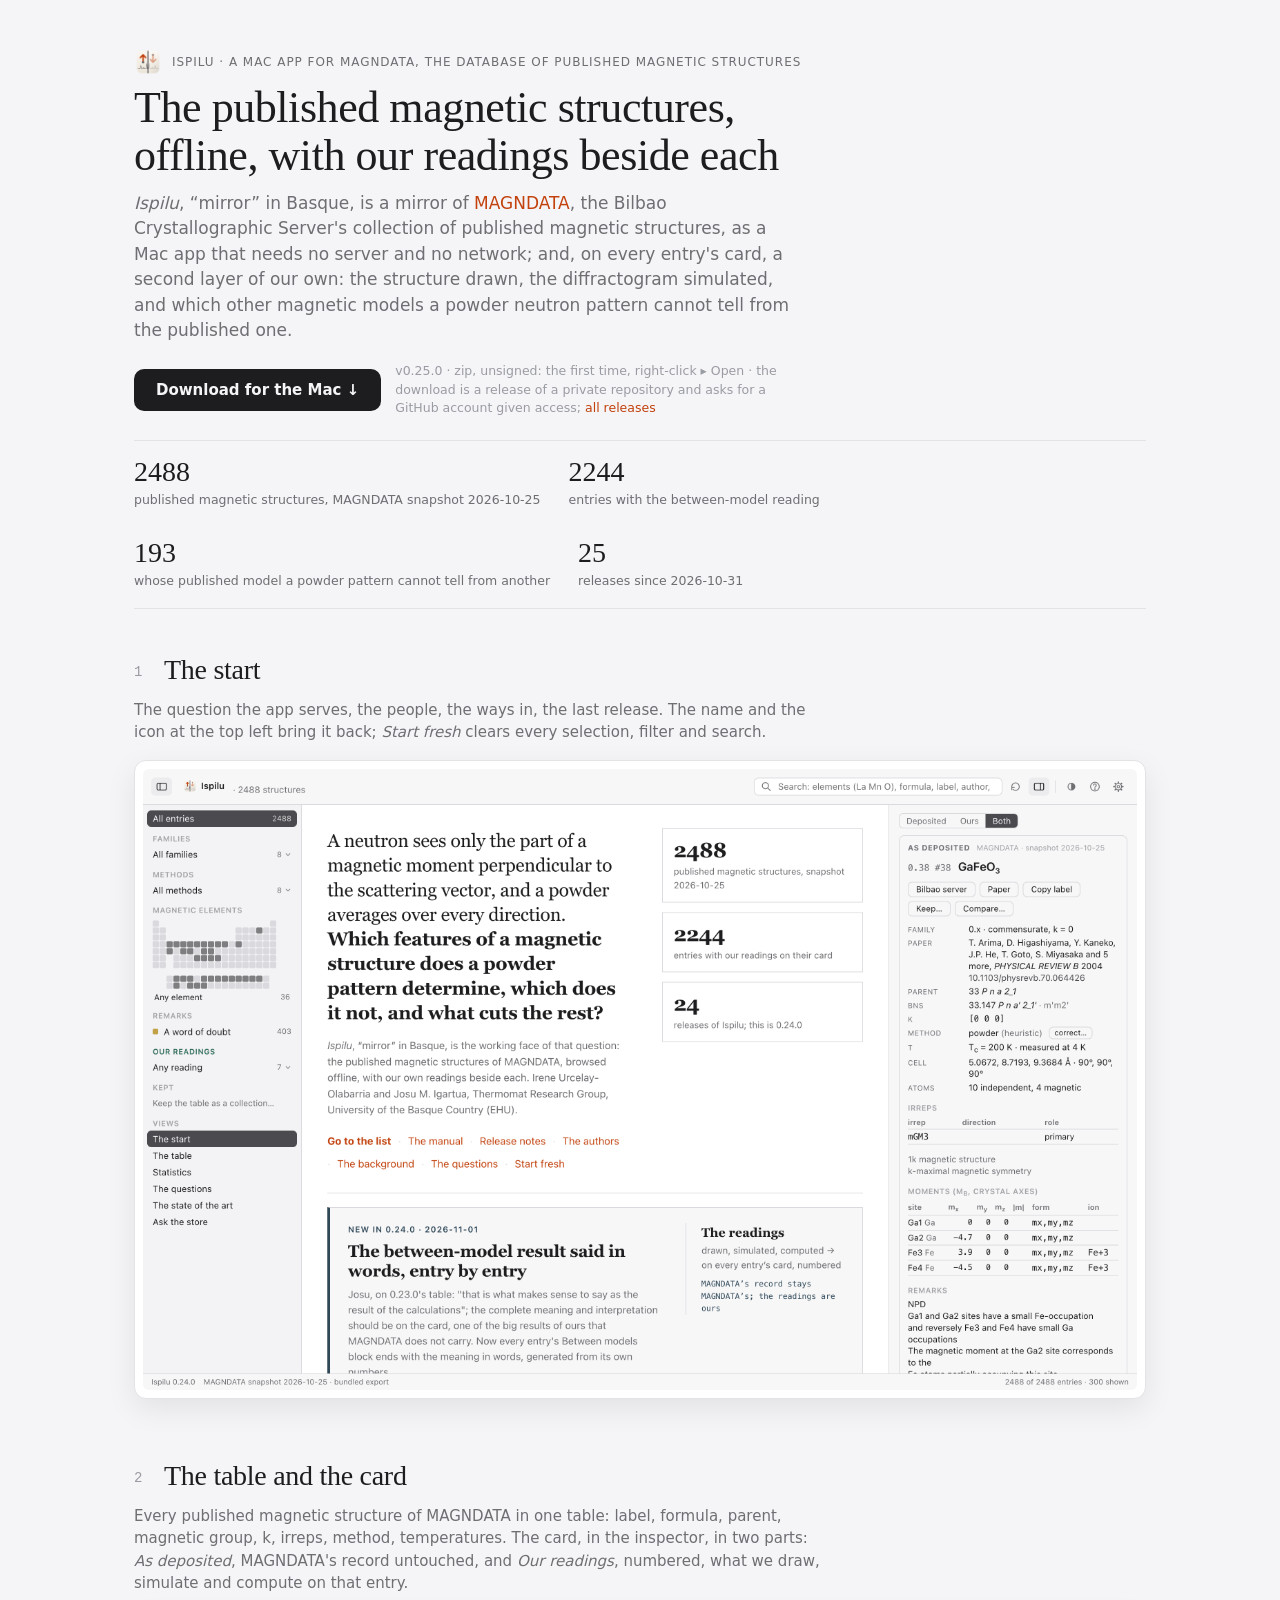
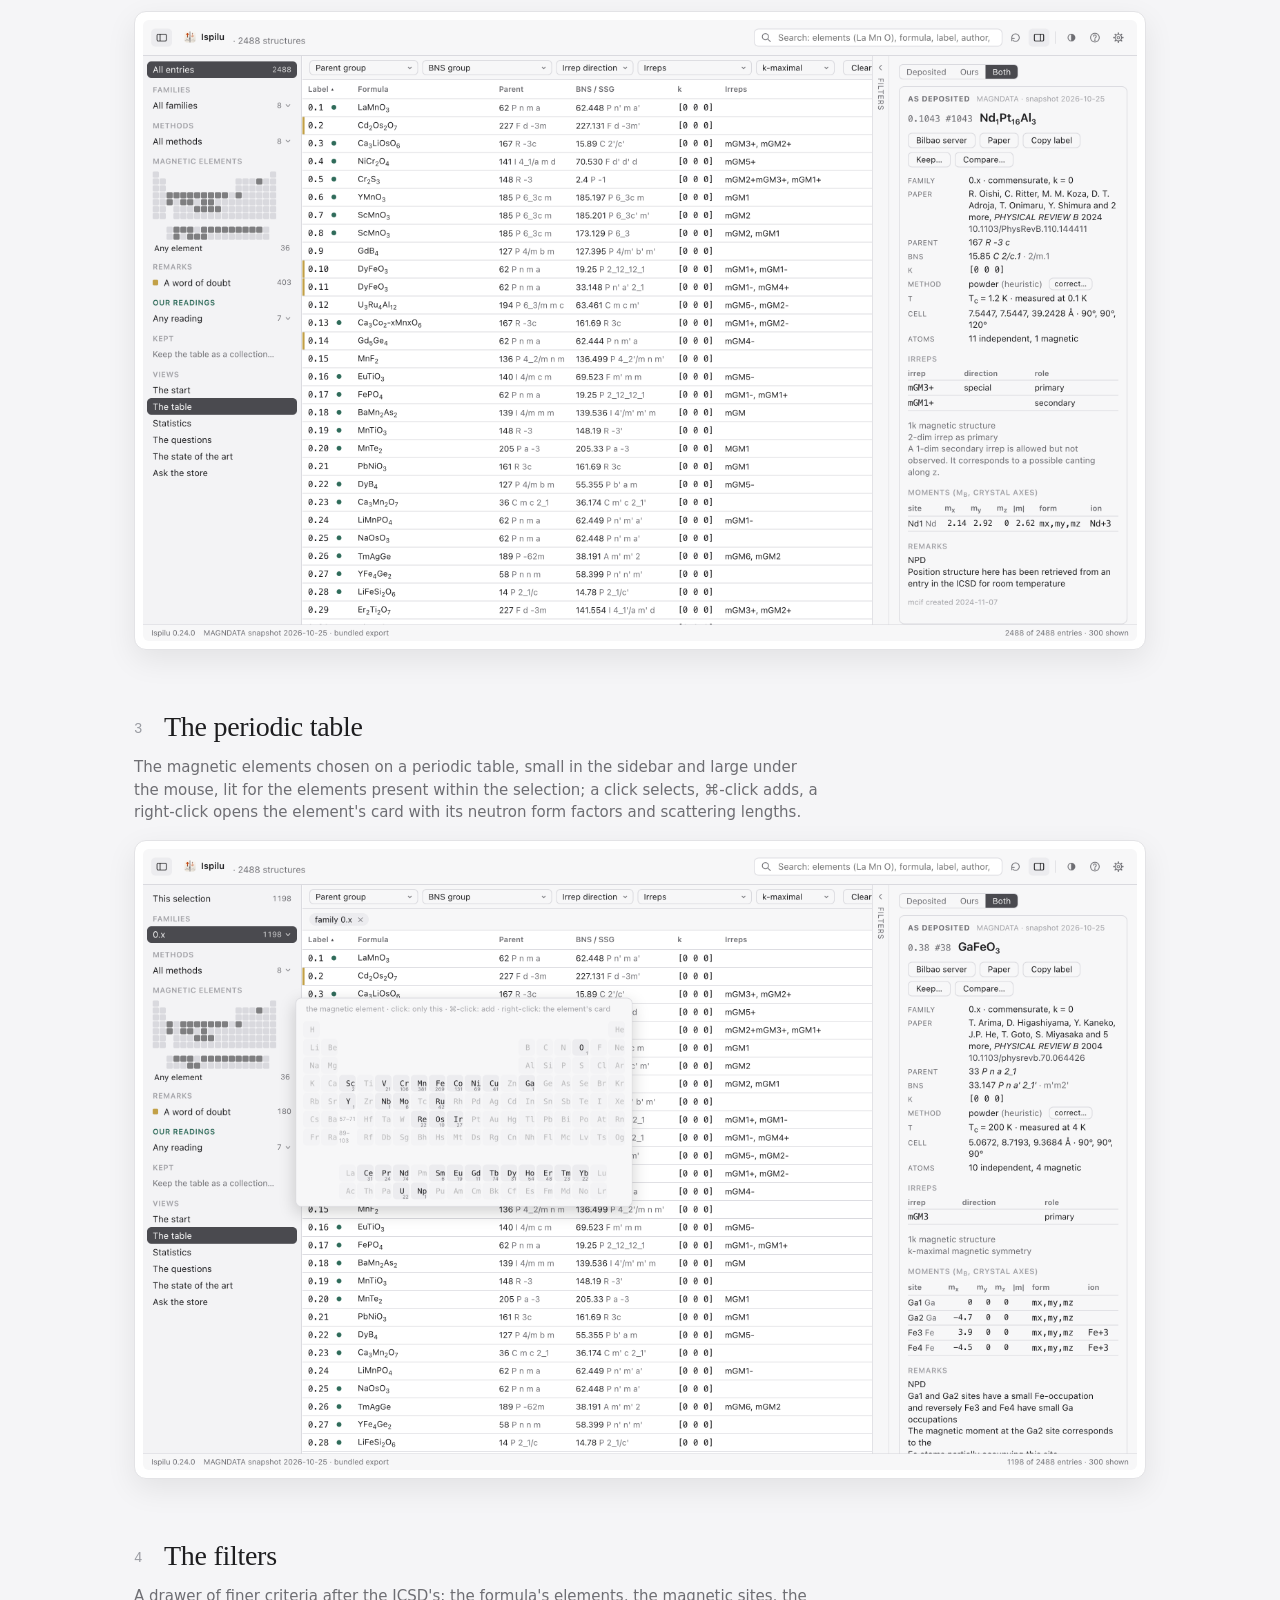
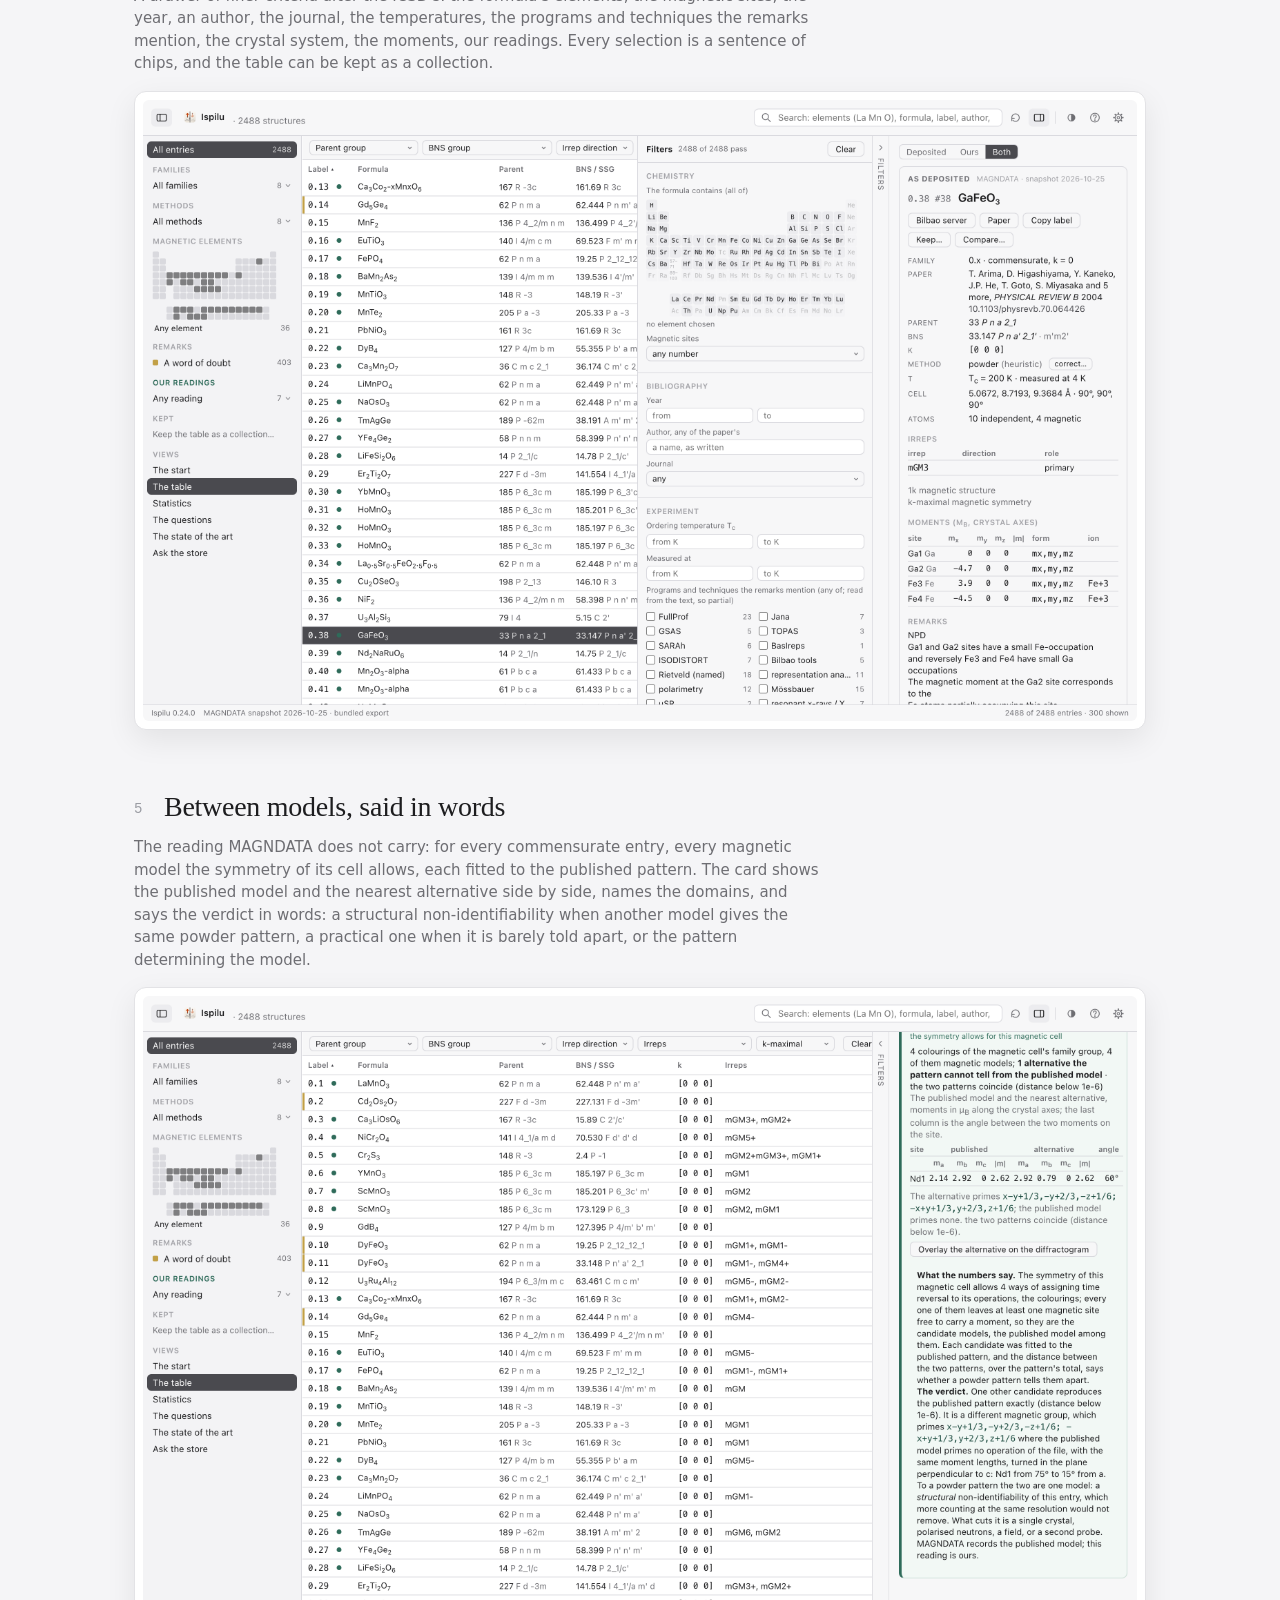
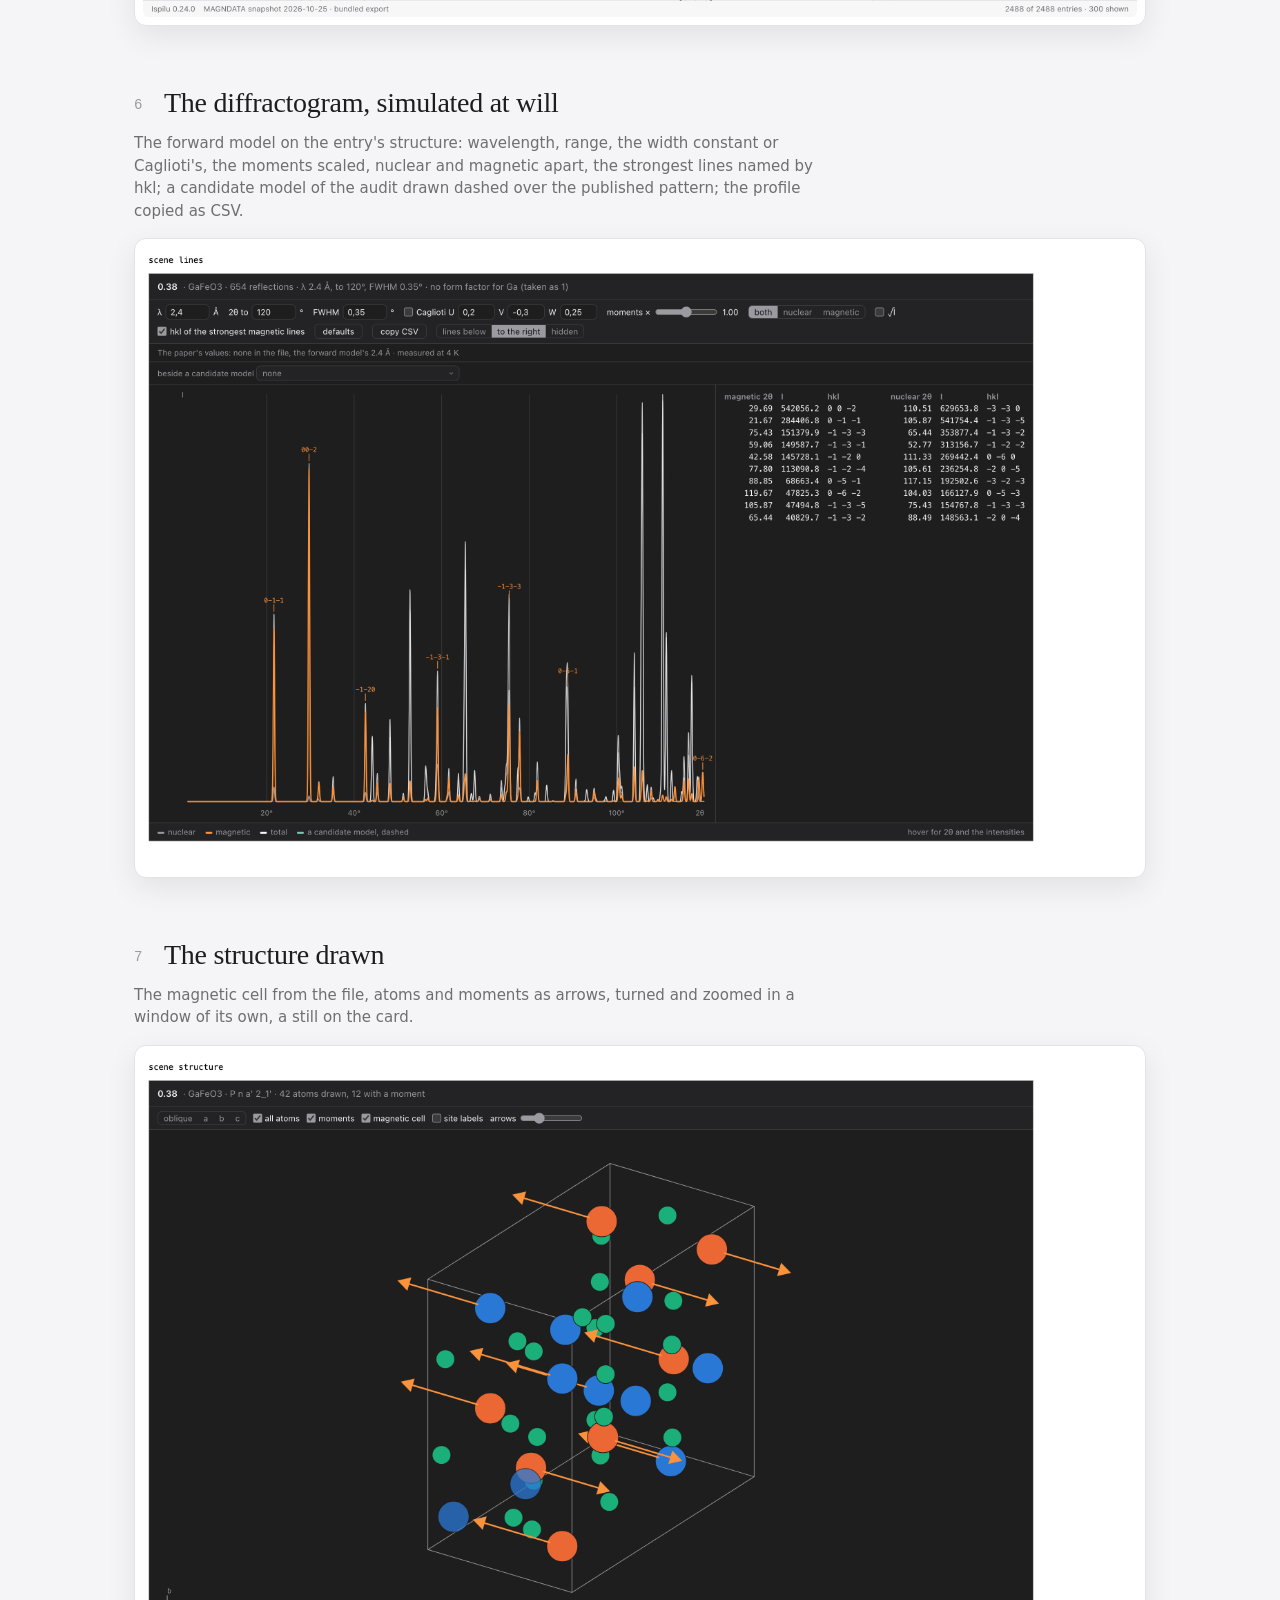
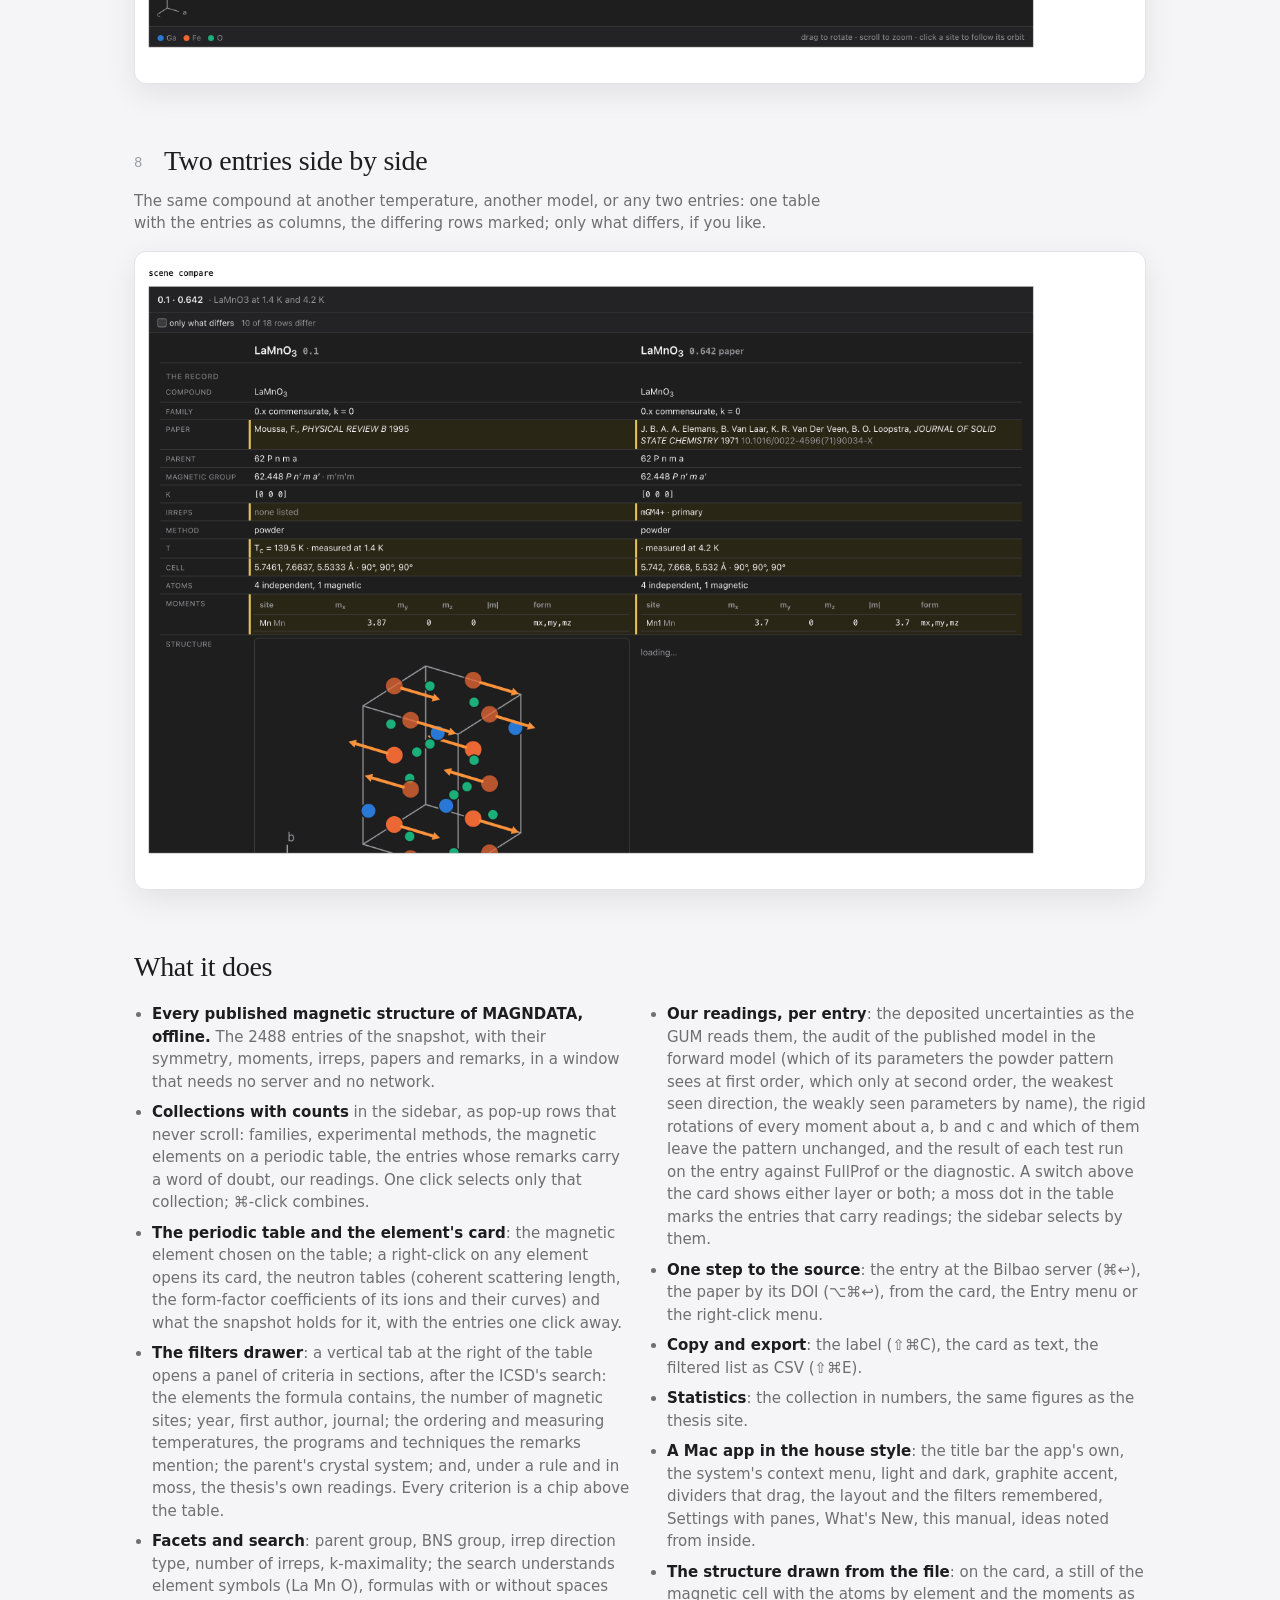
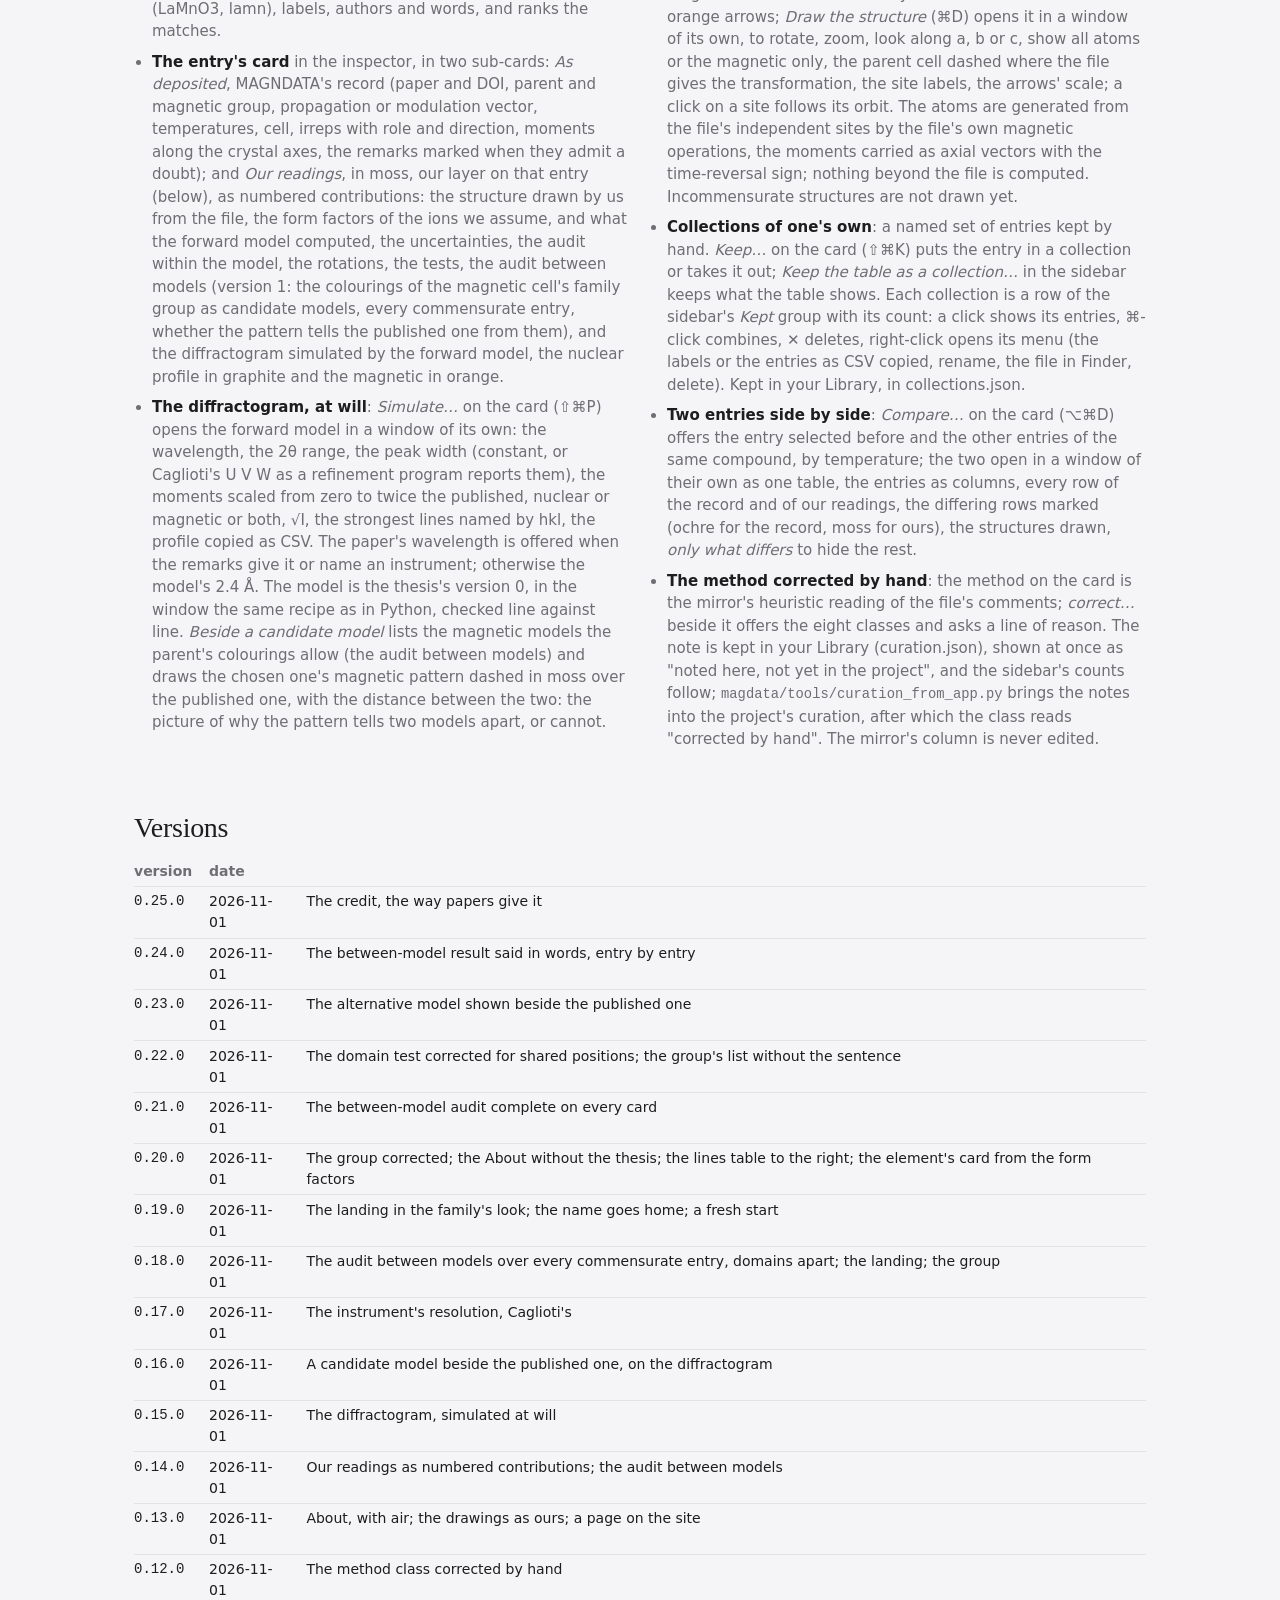
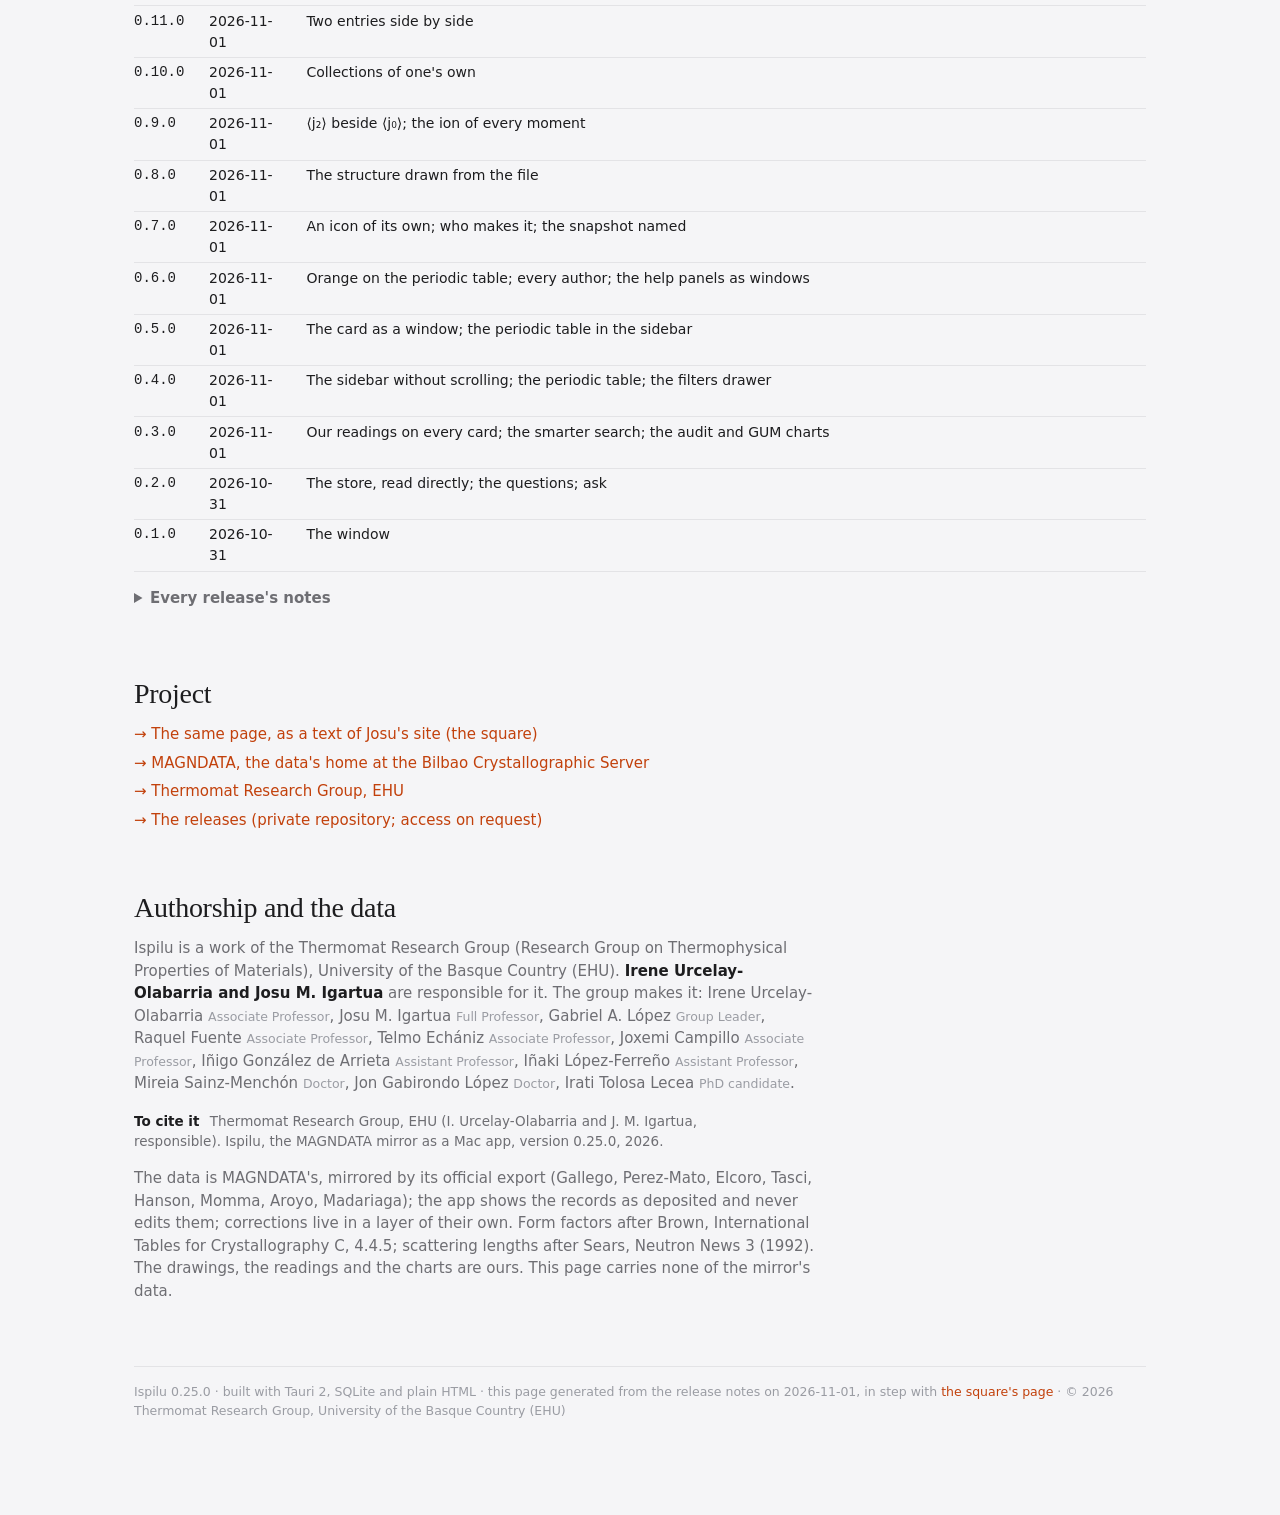
==== commit 7a16610b: "Ispilu 0.25.0: the page regenerated" ====
--- a/index.html
+++ b/index.html
@@ -29,7 +29,7 @@
 ul.features{columns:2;column-gap:36px;padding-left:18px;max-width:none} ul.features li{break-inside:avoid;margin:0 0 8px;color:var(--ink2)} ul.features li b{color:var(--ink)} @media (max-width:720px){ul.features{columns:1}}
 table.versions{border-collapse:collapse;margin:.5em 0 1em;width:100%} table.versions td,table.versions th{text-align:left;padding:.3em 1.2em .3em 0;border-bottom:1px solid var(--line);font-size:14px;vertical-align:top} table.versions th{color:var(--ink2);font-weight:600} table.versions td.v{font-family:var(--mono)}
 .notes h3{font-size:17px;margin:28px 0 6px} .notes .m{color:var(--ink3);font-weight:400;font-size:13px} .notes p{color:var(--ink2);max-width:80ch;margin:0 0 8px} .notes .k{font-weight:600;color:var(--ink);margin:10px 0 2px} .notes ul{margin:0 0 8px;padding-left:20px;color:var(--ink2);max-width:80ch}
-.links a{display:block;margin:0 0 6px} a{color:var(--pick);text-decoration:none} a:hover{text-decoration:underline} code{font-family:var(--mono);font-size:.92em}
+.links a{display:block;margin:0 0 6px} #credits .role{color:var(--ink3);font-size:12.5px} #credits .cite{font-size:13.5px;color:var(--ink2)} #credits .cite .k{font-weight:600;color:var(--ink);margin-right:6px} a{color:var(--pick);text-decoration:none} a:hover{text-decoration:underline} code{font-family:var(--mono);font-size:.92em}
 footer{margin-top:64px;padding-top:16px;border-top:1px solid var(--line);font-size:12.5px;color:var(--ink3)}
 details.notes summary{cursor:pointer;font-weight:600;color:var(--ink2);margin:8px 0}
 </style>
@@ -40,8 +40,8 @@
 <div class="kicker"><img src="favicon.png" alt="">Ispilu · a Mac app for MAGNDATA, the database of published magnetic structures</div>
 <h1>The published magnetic structures, offline, with our readings beside each</h1>
 <p class="lede"><i>Ispilu</i>, “mirror” in Basque, is a mirror of <a href="https://cryst.ehu.es/magndata/">MAGNDATA</a>, the Bilbao Crystallographic Server's collection of published magnetic structures, as a Mac app that needs no server and no network; and, on every entry's card, a second layer of our own: the structure drawn, the diffractogram simulated, and which other magnetic models a powder neutron pattern cannot tell from the published one.</p>
-<div class="dlrow"><a class="dlbtn" href="https://github.com/jmigartua/tesi-proposamena/releases/download/v0.24.0/Ispilu-0.24.0.zip" rel="noopener">Download for the Mac ↓</a><span class="dlnote">v0.24.0 · zip, unsigned: the first time, right-click ▸ Open · the download is a release of a private repository and asks for a GitHub account given access; <a href="https://github.com/jmigartua/tesi-proposamena/releases">all releases</a></span></div>
-<div class="stats"><div><b>2488</b><span>published magnetic structures, MAGNDATA snapshot 2026-10-25</span></div><div><b>2244</b><span>entries with the between-model reading</span></div><div><b>193</b><span>whose published model a powder pattern cannot tell from another</span></div><div><b>24</b><span>releases since 2026-10-31</span></div></div>
+<div class="dlrow"><a class="dlbtn" href="https://github.com/jmigartua/tesi-proposamena/releases/download/v0.25.0/Ispilu-0.25.0.zip" rel="noopener">Download for the Mac ↓</a><span class="dlnote">v0.25.0 · zip, unsigned: the first time, right-click ▸ Open · the download is a release of a private repository and asks for a GitHub account given access; <a href="https://github.com/jmigartua/tesi-proposamena/releases">all releases</a></span></div>
+<div class="stats"><div><b>2488</b><span>published magnetic structures, MAGNDATA snapshot 2026-10-25</span></div><div><b>2244</b><span>entries with the between-model reading</span></div><div><b>193</b><span>whose published model a powder pattern cannot tell from another</span></div><div><b>25</b><span>releases since 2026-10-31</span></div></div>
 </header>
 
 <section id="s-start"><h2><span class="n">1</span>The start</h2><p>The question the app serves, the people, the ways in, the last release. The name and the icon at the top left bring it back; <i>Start fresh</i> clears every selection, filter and search.</p><figure><img src="shots/start.png" alt="The start" loading="lazy"></figure></section>
@@ -55,8 +55,9 @@
 
 <section id="what"><h2>What it does</h2><ul class="features"><li><b>Every published magnetic structure of MAGNDATA, offline.</b> The 2488 entries of the snapshot, with their symmetry, moments, irreps, papers and remarks, in a window that needs no server and no network.</li><li><b>Collections with counts</b> in the sidebar, as pop-up rows that never scroll: families, experimental methods, the magnetic elements on a periodic table, the entries whose remarks carry a word of doubt, our readings. One click selects only that collection; ⌘-click combines.</li><li><b>The periodic table and the element&#x27;s card</b>: the magnetic element chosen on the table; a right-click on any element opens its card, the neutron tables (coherent scattering length, the form-factor coefficients of its ions and their curves) and what the snapshot holds for it, with the entries one click away.</li><li><b>The filters drawer</b>: a vertical tab at the right of the table opens a panel of criteria in sections, after the ICSD&#x27;s search: the elements the formula contains, the number of magnetic sites; year, first author, journal; the ordering and measuring temperatures, the programs and techniques the remarks mention; the parent&#x27;s crystal system; and, under a rule and in moss, the thesis&#x27;s own readings. Every criterion is a chip above the table.</li><li><b>Facets and search</b>: parent group, BNS group, irrep direction type, number of irreps, k-maximality; the search understands element symbols (La Mn O), formulas with or without spaces (LaMnO3, lamn), labels, authors and words, and ranks the matches.</li><li><b>The entry&#x27;s card</b> in the inspector, in two sub-cards: <i>As deposited</i>, MAGNDATA&#x27;s record (paper and DOI, parent and magnetic group, propagation or modulation vector, temperatures, cell, irreps with role and direction, moments along the crystal axes, the remarks marked when they admit a doubt); and <i>Our readings</i>, in moss, our layer on that entry (below), as numbered contributions: the structure drawn by us from the file, the form factors of the ions we assume, and what the forward model computed, the uncertainties, the audit within the model, the rotations, the tests, the audit between models (version 1: the colourings of the magnetic cell&#x27;s family group as candidate models, every commensurate entry, whether the pattern tells the published one from them), and the diffractogram simulated by the forward model, the nuclear profile in graphite and the magnetic in orange.</li><li><b>The diffractogram, at will</b>: <i>Simulate…</i> on the card (⇧⌘P) opens the forward model in a window of its own: the wavelength, the 2θ range, the peak width (constant, or Caglioti&#x27;s U V W as a refinement program reports them), the moments scaled from zero to twice the published, nuclear or magnetic or both, √I, the strongest lines named by hkl, the profile copied as CSV. The paper&#x27;s wavelength is offered when the remarks give it or name an instrument; otherwise the model&#x27;s 2.4 Å. The model is the thesis&#x27;s version 0, in the window the same recipe as in Python, checked line against line. <i>Beside a candidate model</i> lists the magnetic models the parent&#x27;s colourings allow (the audit between models) and draws the chosen one&#x27;s magnetic pattern dashed in moss over the published one, with the distance between the two: the picture of why the pattern tells two models apart, or cannot.</li><li><b>Our readings, per entry</b>: the deposited uncertainties as the GUM reads them, the audit of the published model in the forward model (which of its parameters the powder pattern sees at first order, which only at second order, the weakest seen direction, the weakly seen parameters by name), the rigid rotations of every moment about a, b and c and which of them leave the pattern unchanged, and the result of each test run on the entry against FullProf or the diagnostic. A switch above the card shows either layer or both; a moss dot in the table marks the entries that carry readings; the sidebar selects by them.</li><li><b>One step to the source</b>: the entry at the Bilbao server (⌘↩), the paper by its DOI (⌥⌘↩), from the card, the Entry menu or the right-click menu.</li><li><b>Copy and export</b>: the label (⇧⌘C), the card as text, the filtered list as CSV (⇧⌘E).</li><li><b>Statistics</b>: the collection in numbers, the same figures as the thesis site.</li><li><b>A Mac app in the house style</b>: the title bar the app&#x27;s own, the system&#x27;s context menu, light and dark, graphite accent, dividers that drag, the layout and the filters remembered, Settings with panes, What&#x27;s New, this manual, ideas noted from inside.</li><li><b>The structure drawn from the file</b>: on the card, a still of the magnetic cell with the atoms by element and the moments as orange arrows; <i>Draw the structure</i> (⌘D) opens it in a window of its own, to rotate, zoom, look along a, b or c, show all atoms or the magnetic only, the parent cell dashed where the file gives the transformation, the site labels, the arrows&#x27; scale; a click on a site follows its orbit. The atoms are generated from the file&#x27;s independent sites by the file&#x27;s own magnetic operations, the moments carried as axial vectors with the time-reversal sign; nothing beyond the file is computed. Incommensurate structures are not drawn yet.</li><li><b>Collections of one&#x27;s own</b>: a named set of entries kept by hand. <i>Keep…</i> on the card (⇧⌘K) puts the entry in a collection or takes it out; <i>Keep the table as a collection…</i> in the sidebar keeps what the table shows. Each collection is a row of the sidebar&#x27;s <i>Kept</i> group with its count: a click shows its entries, ⌘-click combines, ✕ deletes, right-click opens its menu (the labels or the entries as CSV copied, rename, the file in Finder, delete). Kept in your Library, in collections.json.</li><li><b>Two entries side by side</b>: <i>Compare…</i> on the card (⌥⌘D) offers the entry selected before and the other entries of the same compound, by temperature; the two open in a window of their own as one table, the entries as columns, every row of the record and of our readings, the differing rows marked (ochre for the record, moss for ours), the structures drawn, <i>only what differs</i> to hide the rest.</li><li><b>The method corrected by hand</b>: the method on the card is the mirror&#x27;s heuristic reading of the file&#x27;s comments; <i>correct…</i> beside it offers the eight classes and asks a line of reason. The note is kept in your Library (curation.json), shown at once as &quot;noted here, not yet in the project&quot;, and the sidebar&#x27;s counts follow; <code>magdata/tools/curation_from_app.py</code> brings the notes into the project&#x27;s curation, after which the class reads &quot;corrected by hand&quot;. The mirror&#x27;s column is never edited.</li></ul></section>
 
-<section id="versions"><h2>Versions</h2><table class="versions"><tr><th>version</th><th>date</th><th></th></tr><tr><td class="v">0.24.0</td><td>2026-11-01</td><td>The between-model result said in words, entry by entry</td></tr><tr><td class="v">0.23.0</td><td>2026-11-01</td><td>The alternative model shown beside the published one</td></tr><tr><td class="v">0.22.0</td><td>2026-11-01</td><td>The domain test corrected for shared positions; the group&#x27;s list without the sentence</td></tr><tr><td class="v">0.21.0</td><td>2026-11-01</td><td>The between-model audit complete on every card</td></tr><tr><td class="v">0.20.0</td><td>2026-11-01</td><td>The group corrected; the About without the thesis; the lines table to the right; the element&#x27;s card from the form factors</td></tr><tr><td class="v">0.19.0</td><td>2026-11-01</td><td>The landing in the family&#x27;s look; the name goes home; a fresh start</td></tr><tr><td class="v">0.18.0</td><td>2026-11-01</td><td>The audit between models over every commensurate entry, domains apart; the landing; the group</td></tr><tr><td class="v">0.17.0</td><td>2026-11-01</td><td>The instrument&#x27;s resolution, Caglioti&#x27;s</td></tr><tr><td class="v">0.16.0</td><td>2026-11-01</td><td>A candidate model beside the published one, on the diffractogram</td></tr><tr><td class="v">0.15.0</td><td>2026-11-01</td><td>The diffractogram, simulated at will</td></tr><tr><td class="v">0.14.0</td><td>2026-11-01</td><td>Our readings as numbered contributions; the audit between models</td></tr><tr><td class="v">0.13.0</td><td>2026-11-01</td><td>About, with air; the drawings as ours; a page on the site</td></tr><tr><td class="v">0.12.0</td><td>2026-11-01</td><td>The method class corrected by hand</td></tr><tr><td class="v">0.11.0</td><td>2026-11-01</td><td>Two entries side by side</td></tr><tr><td class="v">0.10.0</td><td>2026-11-01</td><td>Collections of one&#x27;s own</td></tr><tr><td class="v">0.9.0</td><td>2026-11-01</td><td>⟨j₂⟩ beside ⟨j₀⟩; the ion of every moment</td></tr><tr><td class="v">0.8.0</td><td>2026-11-01</td><td>The structure drawn from the file</td></tr><tr><td class="v">0.7.0</td><td>2026-11-01</td><td>An icon of its own; who makes it; the snapshot named</td></tr><tr><td class="v">0.6.0</td><td>2026-11-01</td><td>Orange on the periodic table; every author; the help panels as windows</td></tr><tr><td class="v">0.5.0</td><td>2026-11-01</td><td>The card as a window; the periodic table in the sidebar</td></tr><tr><td class="v">0.4.0</td><td>2026-11-01</td><td>The sidebar without scrolling; the periodic table; the filters drawer</td></tr><tr><td class="v">0.3.0</td><td>2026-11-01</td><td>Our readings on every card; the smarter search; the audit and GUM charts</td></tr><tr><td class="v">0.2.0</td><td>2026-10-31</td><td>The store, read directly; the questions; ask</td></tr><tr><td class="v">0.1.0</td><td>2026-10-31</td><td>The window</td></tr></table>
-<details class="notes"><summary>Every release's notes</summary><h3 id="v0-24-0">0.24.0 · The between-model result said in words, entry by entry <span class="m">2026-11-01</span></h3><p>Josu, on 0.23.0&#x27;s table: &quot;that is what makes sense to say as the result of the calculations&quot;; the complete meaning and interpretation should be on the card, one of the big results of ours that MAGNDATA does not carry. Now every entry&#x27;s Between models block ends with the meaning in words, generated from its own numbers.</p><p class="k">Added</p><ul><li>&quot;Three paragraphs under the table, in the moss wash: what the numbers say (the colourings, the candidate models, the fit); the domains, if any, with the lost operation that makes each and why they are not alternatives; the verdict: a structural non-identifiability when another candidate reproduces the pattern (how the two models differ: the same moments turned in the plane perpendicular to c with the angles from a, or reversed on a site, or with other lengths; what cuts it: a single crystal, polarised neutrons, a field, a second probe), a practical one when the nearest is under 5 % away, or the pattern determining the published model among the models this cell&#x27;s symmetry allows, with model adequacy named as the question outside the test.&quot;</li></ul>
+<section id="versions"><h2>Versions</h2><table class="versions"><tr><th>version</th><th>date</th><th></th></tr><tr><td class="v">0.25.0</td><td>2026-11-01</td><td>The credit, the way papers give it</td></tr><tr><td class="v">0.24.0</td><td>2026-11-01</td><td>The between-model result said in words, entry by entry</td></tr><tr><td class="v">0.23.0</td><td>2026-11-01</td><td>The alternative model shown beside the published one</td></tr><tr><td class="v">0.22.0</td><td>2026-11-01</td><td>The domain test corrected for shared positions; the group&#x27;s list without the sentence</td></tr><tr><td class="v">0.21.0</td><td>2026-11-01</td><td>The between-model audit complete on every card</td></tr><tr><td class="v">0.20.0</td><td>2026-11-01</td><td>The group corrected; the About without the thesis; the lines table to the right; the element&#x27;s card from the form factors</td></tr><tr><td class="v">0.19.0</td><td>2026-11-01</td><td>The landing in the family&#x27;s look; the name goes home; a fresh start</td></tr><tr><td class="v">0.18.0</td><td>2026-11-01</td><td>The audit between models over every commensurate entry, domains apart; the landing; the group</td></tr><tr><td class="v">0.17.0</td><td>2026-11-01</td><td>The instrument&#x27;s resolution, Caglioti&#x27;s</td></tr><tr><td class="v">0.16.0</td><td>2026-11-01</td><td>A candidate model beside the published one, on the diffractogram</td></tr><tr><td class="v">0.15.0</td><td>2026-11-01</td><td>The diffractogram, simulated at will</td></tr><tr><td class="v">0.14.0</td><td>2026-11-01</td><td>Our readings as numbered contributions; the audit between models</td></tr><tr><td class="v">0.13.0</td><td>2026-11-01</td><td>About, with air; the drawings as ours; a page on the site</td></tr><tr><td class="v">0.12.0</td><td>2026-11-01</td><td>The method class corrected by hand</td></tr><tr><td class="v">0.11.0</td><td>2026-11-01</td><td>Two entries side by side</td></tr><tr><td class="v">0.10.0</td><td>2026-11-01</td><td>Collections of one&#x27;s own</td></tr><tr><td class="v">0.9.0</td><td>2026-11-01</td><td>⟨j₂⟩ beside ⟨j₀⟩; the ion of every moment</td></tr><tr><td class="v">0.8.0</td><td>2026-11-01</td><td>The structure drawn from the file</td></tr><tr><td class="v">0.7.0</td><td>2026-11-01</td><td>An icon of its own; who makes it; the snapshot named</td></tr><tr><td class="v">0.6.0</td><td>2026-11-01</td><td>Orange on the periodic table; every author; the help panels as windows</td></tr><tr><td class="v">0.5.0</td><td>2026-11-01</td><td>The card as a window; the periodic table in the sidebar</td></tr><tr><td class="v">0.4.0</td><td>2026-11-01</td><td>The sidebar without scrolling; the periodic table; the filters drawer</td></tr><tr><td class="v">0.3.0</td><td>2026-11-01</td><td>Our readings on every card; the smarter search; the audit and GUM charts</td></tr><tr><td class="v">0.2.0</td><td>2026-10-31</td><td>The store, read directly; the questions; ask</td></tr><tr><td class="v">0.1.0</td><td>2026-10-31</td><td>The window</td></tr></table>
+<details class="notes"><summary>Every release's notes</summary><h3 id="v0-25-0">0.25.0 · The credit, the way papers give it <span class="m">2026-11-01</span></h3><p>Josu: Irene and he responsible for the project, the work by the group, everyone included. Done the way a paper does it: the group is the author, two people are responsible, nobody is ranked. The wording lives in one place, GROUP.yml, and every face reads it.</p><p class="k">Changed</p><ul><li>&quot;The About: \&quot;Ispilu is a work of the Thermomat Research Group (Research Group on Thermophysical Properties of Materials), University of the Basque Country (EHU).\&quot; Irene Urcelay-Olabarria and Josu M. Igartua, responsible for it; \&quot;The group makes it:\&quot; the eleven names with their roles, in the staff page&#x27;s order; a line to cite it (the group as author, the two responsible named, the version and the year); the copyright the group&#x27;s.&quot;</li><li>&quot;The start page says the same in one line, and in full under \&quot;The group\&quot;; the manual&#x27;s first line, the square&#x27;s text and the app&#x27;s page say it too, from the same file.&quot;</li></ul>
+<h3 id="v0-24-0">0.24.0 · The between-model result said in words, entry by entry <span class="m">2026-11-01</span></h3><p>Josu, on 0.23.0&#x27;s table: &quot;that is what makes sense to say as the result of the calculations&quot;; the complete meaning and interpretation should be on the card, one of the big results of ours that MAGNDATA does not carry. Now every entry&#x27;s Between models block ends with the meaning in words, generated from its own numbers.</p><p class="k">Added</p><ul><li>&quot;Three paragraphs under the table, in the moss wash: what the numbers say (the colourings, the candidate models, the fit); the domains, if any, with the lost operation that makes each and why they are not alternatives; the verdict: a structural non-identifiability when another candidate reproduces the pattern (how the two models differ: the same moments turned in the plane perpendicular to c with the angles from a, or reversed on a site, or with other lengths; what cuts it: a single crystal, polarised neutrons, a field, a second probe), a practical one when the nearest is under 5 % away, or the pattern determining the published model among the models this cell&#x27;s symmetry allows, with model adequacy named as the question outside the test.&quot;</li></ul>
 <h3 id="v0-23-0">0.23.0 · The alternative model shown beside the published one <span class="m">2026-11-01</span></h3><p>Josu, on the card of NdPt6Al3 (0.1043): the block said &quot;1 alternative the pattern cannot tell from the published model&quot; and gave its primed operations, but never showed the alternative itself. Now the block lays the two models side by side, site by site, with the angle between their moments, says in words whether the patterns coincide, and a button overlays the alternative on the diffractogram.</p><p class="k">Added</p><ul><li>&quot;Between models, on the card: a table of the published model and the nearest alternative, moments along the crystal axes as the file writes them, |m|, and the angle between the two moments on each site; the operations each model primes; the distance in words (\&quot;the two patterns coincide\&quot;, \&quot;differ by x %, barely\&quot;, \&quot;the nearest alternative differs by x %\&quot;).&quot;</li><li>&quot;\&quot;Overlay the alternative on the diffractogram\&quot;: the diffractogram window opens with that candidate drawn dashed over the published pattern (or, if open, switches to it).&quot;</li><li>&quot;The domains of the published model named on the card, each with the lost operation that carries the model onto it.&quot;</li></ul><p class="k">Changed</p><ul><li>&quot;The export carries the nearest alternative&#x27;s index and each candidate&#x27;s domain flag (bm[8], bc[7]).&quot;</li></ul>
 <h3 id="v0-22-0">0.22.0 · The domain test corrected for shared positions; the group&#x27;s list without the sentence <span class="m">2026-11-01</span></h3><p>Josu asked for a worked example of the between-model audit, and the example, FeMn2O4 (0.1011), exposed a fault: Fe and Mn share one position, and the domain test carried only the first atom at each position, so a domain of the published model was counted as a genuine alternative. Version 1.4 of the audit carries every atom of a position; the whole table recomputed, bundled here. The group&#x27;s list drops the sentence under Iñigo González de Arrieta&#x27;s name.</p><p class="k">Changed</p><ul><li>&quot;Reading \&quot;Between models\&quot; recomputed for every entry (audit version 1.4): 62 entries have two magnetic elements on one position, and 21 of them had a domain counted as a genuine alternative.&quot;</li><li>&quot;The About and the start page list the group&#x27;s members by name and role only.&quot;</li></ul>
 <h3 id="v0-21-0">0.21.0 · The between-model audit complete on every card <span class="m">2026-11-01</span></h3><p>The thesis database bundled in this release carries the between-model audit for every commensurate entry with a moment, 2244 of 2253: the multi-k entries and the other families join, and the entries whose groups had stalled version 1.2. Version 1.3 of the audit builds the quadratic form from one structure factor per parameter, the same numbers to rounding, hundreds of times faster. The nine entries left are file faults, which the card says plainly.</p><p class="k">Changed</p><ul><li>&quot;Reading 8, \&quot;Between models\&quot;, on the card of every commensurate entry with a moment; the sidebar&#x27;s twin readings (an alternative the pattern cannot tell, barely told apart) count over the whole collection.&quot;</li><li>&quot;The diffractogram window offers the candidate models for multi-k entries too.&quot;</li></ul>
@@ -89,11 +90,11 @@
 </section>
 
 <section id="credits"><h2>Authorship and the data</h2>
-<p><b>Irene Urcelay-Olabarria and Josu M. Igartua</b> make Ispilu, at the <a href="https://thermomat.ehu.eus/">Thermomat Research Group</a>, University of the Basque Country (EHU). The group: Gabriel A. López, Raquel Fuente, Telmo Echániz, Joxemi Campillo, Iñigo González de Arrieta, Iñaki López-Ferreño, Mireia Sainz-Menchón, Jon Gabirondo López, Irati Tolosa Lecea.</p>
+<p>Ispilu is a work of the Thermomat Research Group (Research Group on Thermophysical Properties of Materials), University of the Basque Country (EHU). <b>Irene Urcelay-Olabarria and Josu M. Igartua</b> are responsible for it. The group makes it: Irene Urcelay-Olabarria <span class="role">Associate Professor</span>, Josu M. Igartua <span class="role">Full Professor</span>, Gabriel A. López <span class="role">Group Leader</span>, Raquel Fuente <span class="role">Associate Professor</span>, Telmo Echániz <span class="role">Associate Professor</span>, Joxemi Campillo <span class="role">Associate Professor</span>, Iñigo González de Arrieta <span class="role">Assistant Professor</span>, Iñaki López-Ferreño <span class="role">Assistant Professor</span>, Mireia Sainz-Menchón <span class="role">Doctor</span>, Jon Gabirondo López <span class="role">Doctor</span>, Irati Tolosa Lecea <span class="role">PhD candidate</span>.</p><p class="cite"><span class="k">To cite it</span> Thermomat Research Group, EHU (I. Urcelay-Olabarria and J. M. Igartua, responsible). Ispilu, the MAGNDATA mirror as a Mac app, version 0.25.0, 2026.</p>
 <p>The data is MAGNDATA's, mirrored by its official export (Gallego, Perez-Mato, Elcoro, Tasci, Hanson, Momma, Aroyo, Madariaga); the app shows the records as deposited and never edits them; corrections live in a layer of their own. Form factors after Brown, International Tables for Crystallography C, 4.4.5; scattering lengths after Sears, Neutron News 3 (1992). The drawings, the readings and the charts are ours. This page carries none of the mirror's data.</p>
 </section>
 
-<footer>Ispilu 0.24.0 · built with Tauri 2, SQLite and plain HTML · this page generated from the release notes on 2026-11-01, in step with <a href="https://jmigartua.github.io/square/ispilu/">the square's page</a> · © 2026 Irene Urcelay-Olabarria and Josu M. Igartua</footer>
+<footer>Ispilu 0.25.0 · built with Tauri 2, SQLite and plain HTML · this page generated from the release notes on 2026-11-01, in step with <a href="https://jmigartua.github.io/square/ispilu/">the square's page</a> · © 2026 Thermomat Research Group, University of the Basque Country (EHU)</footer>
 </div>
 </body>
 </html>
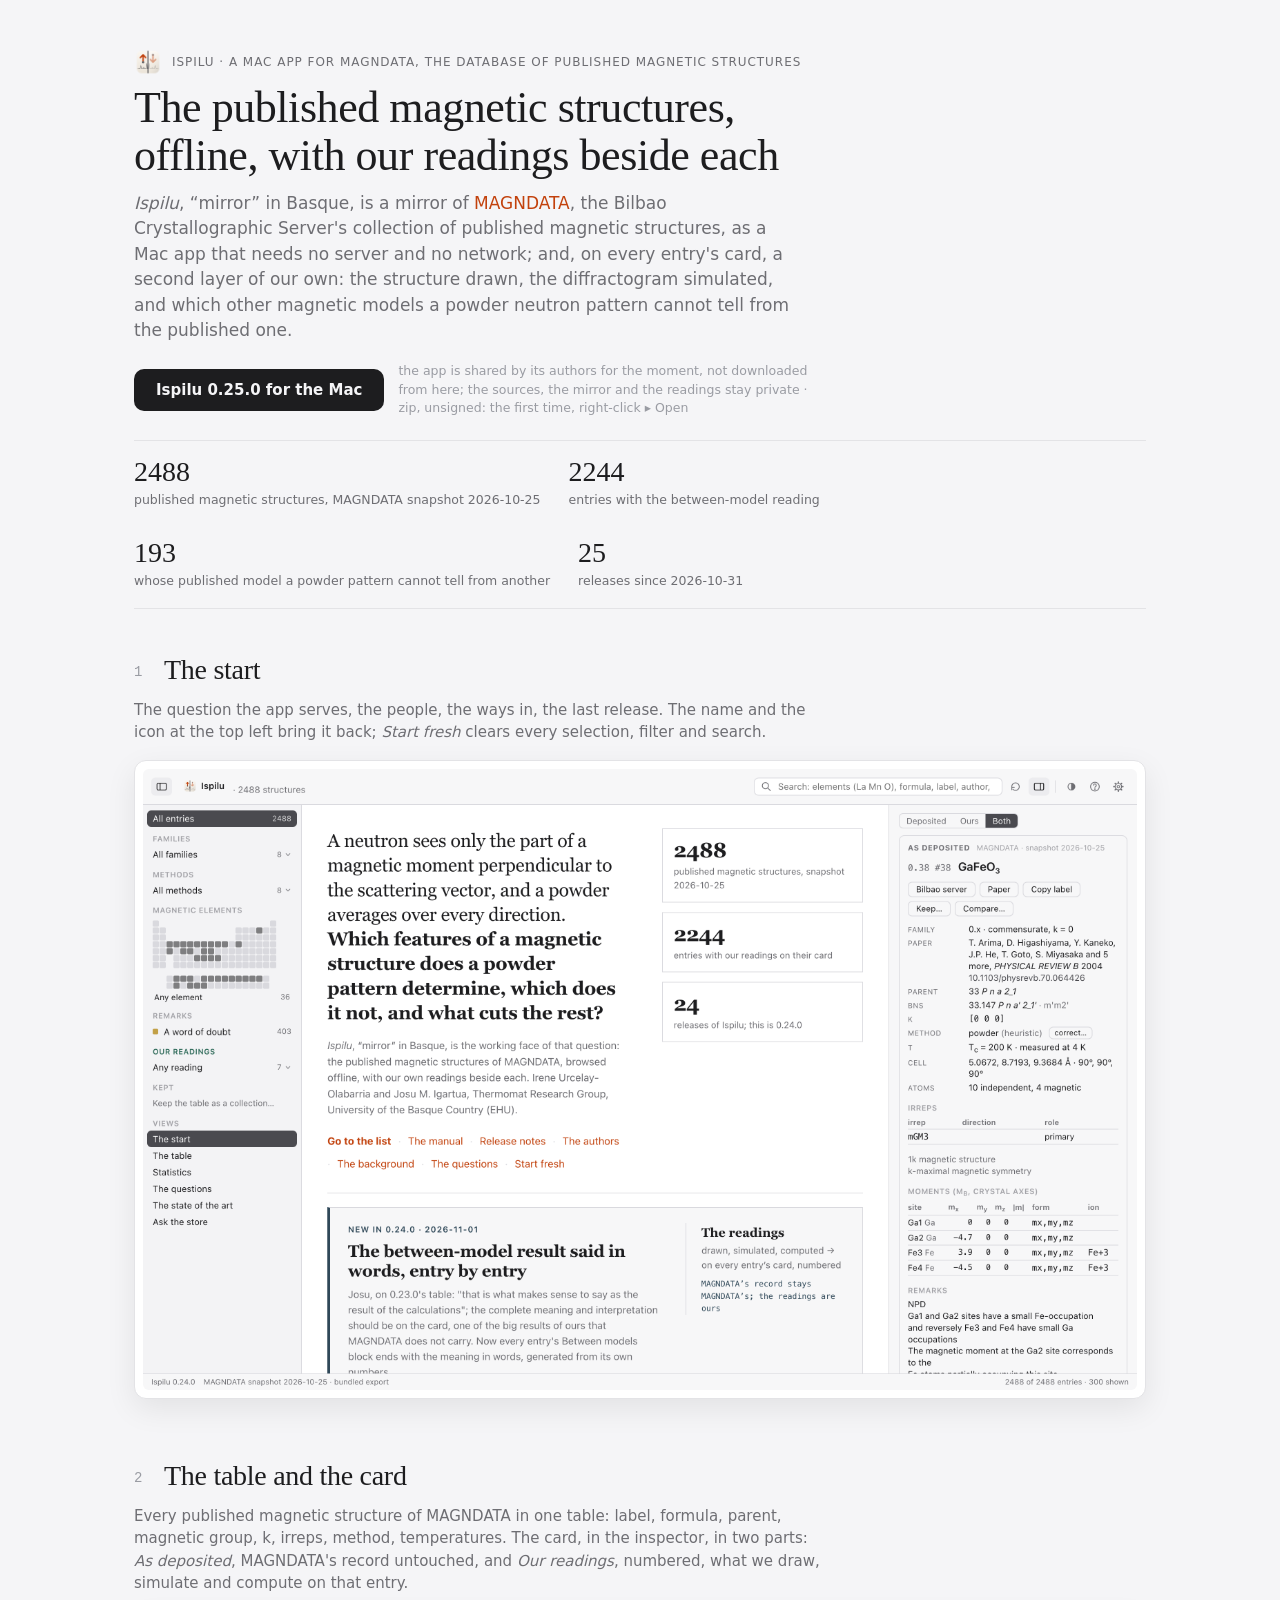
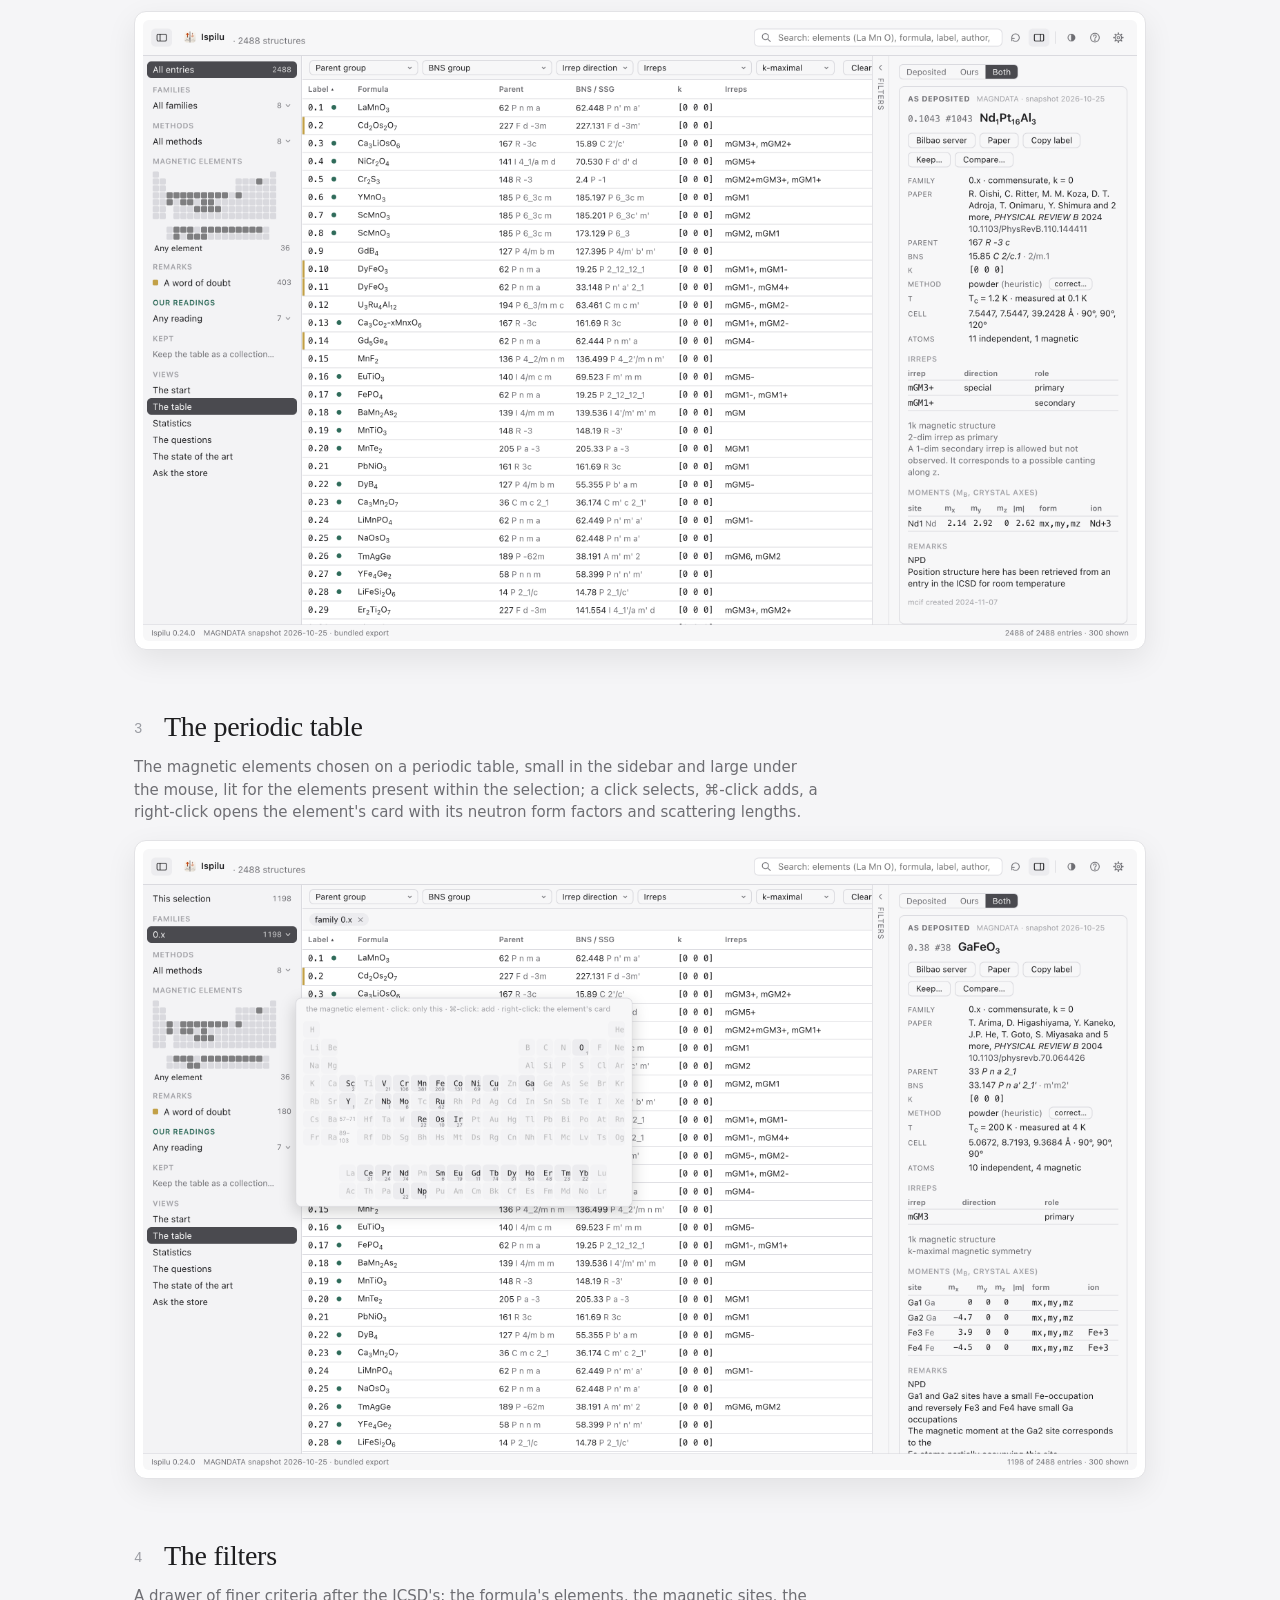
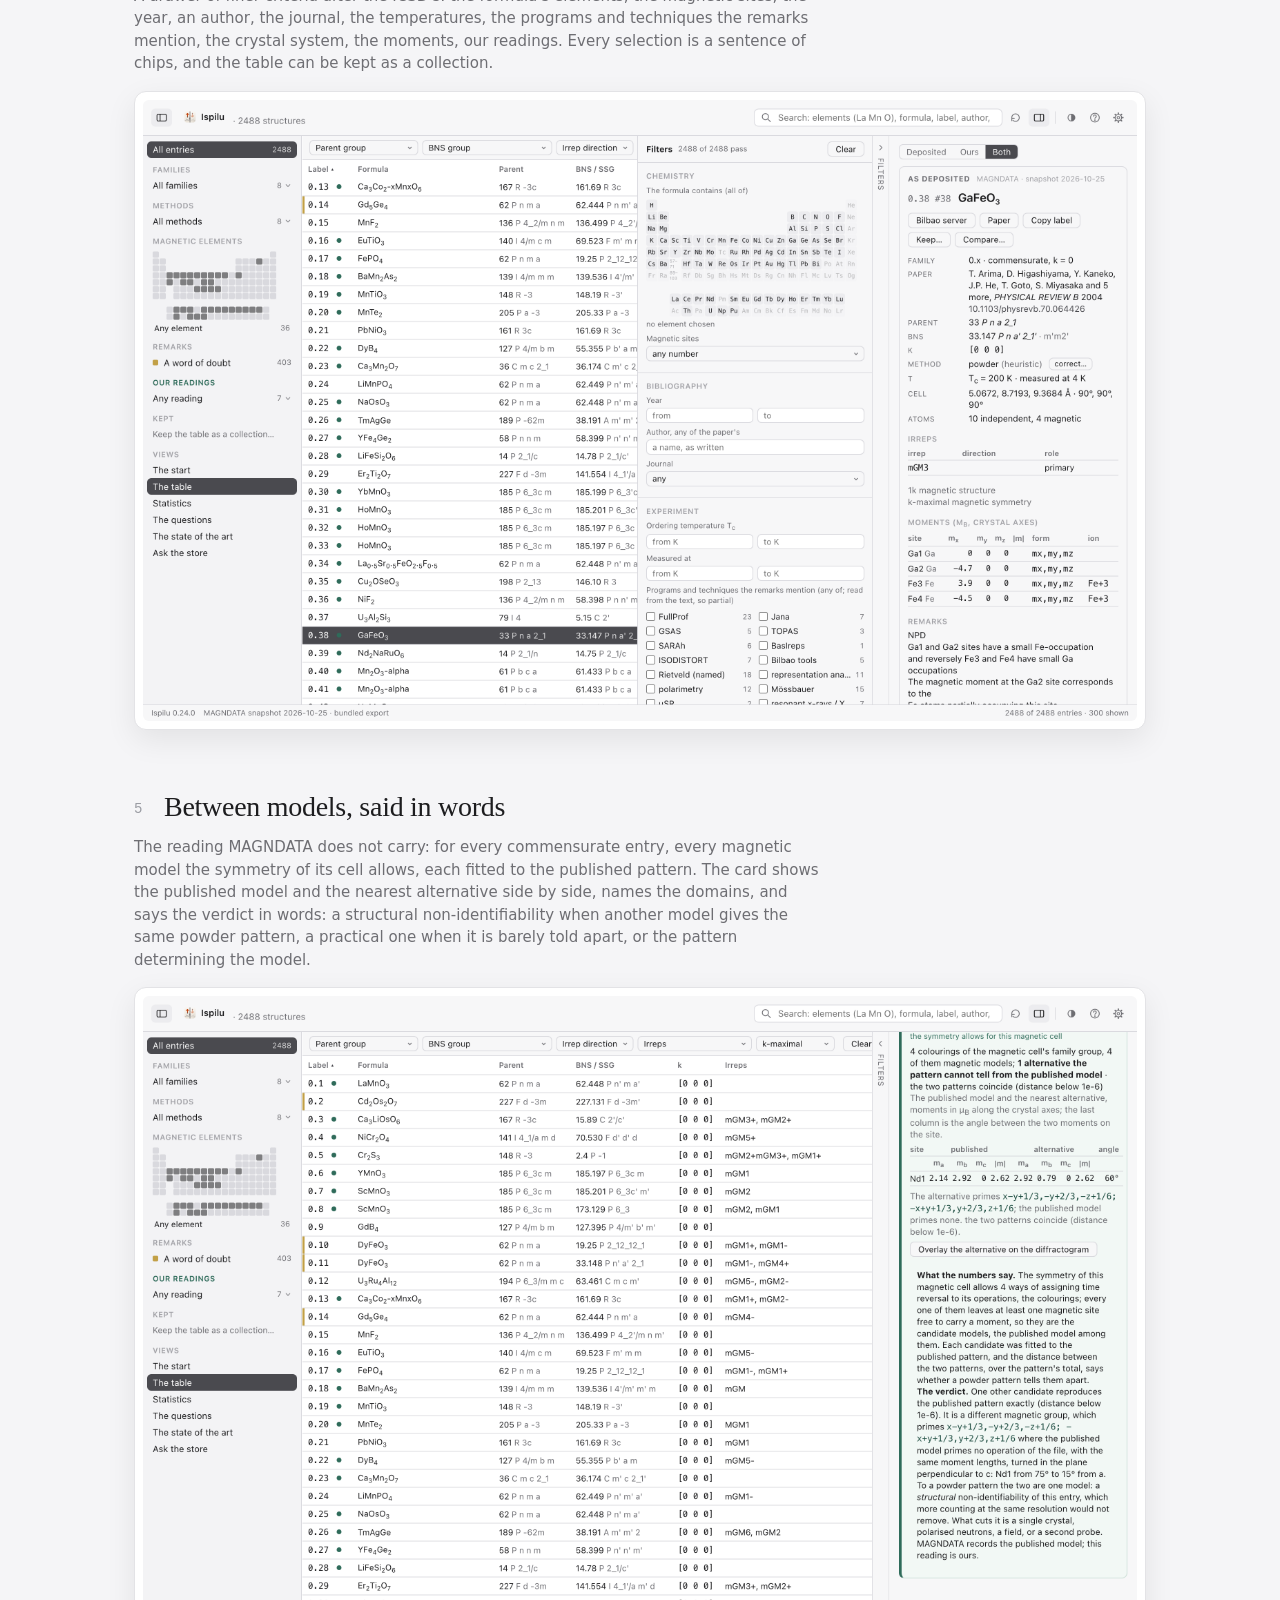
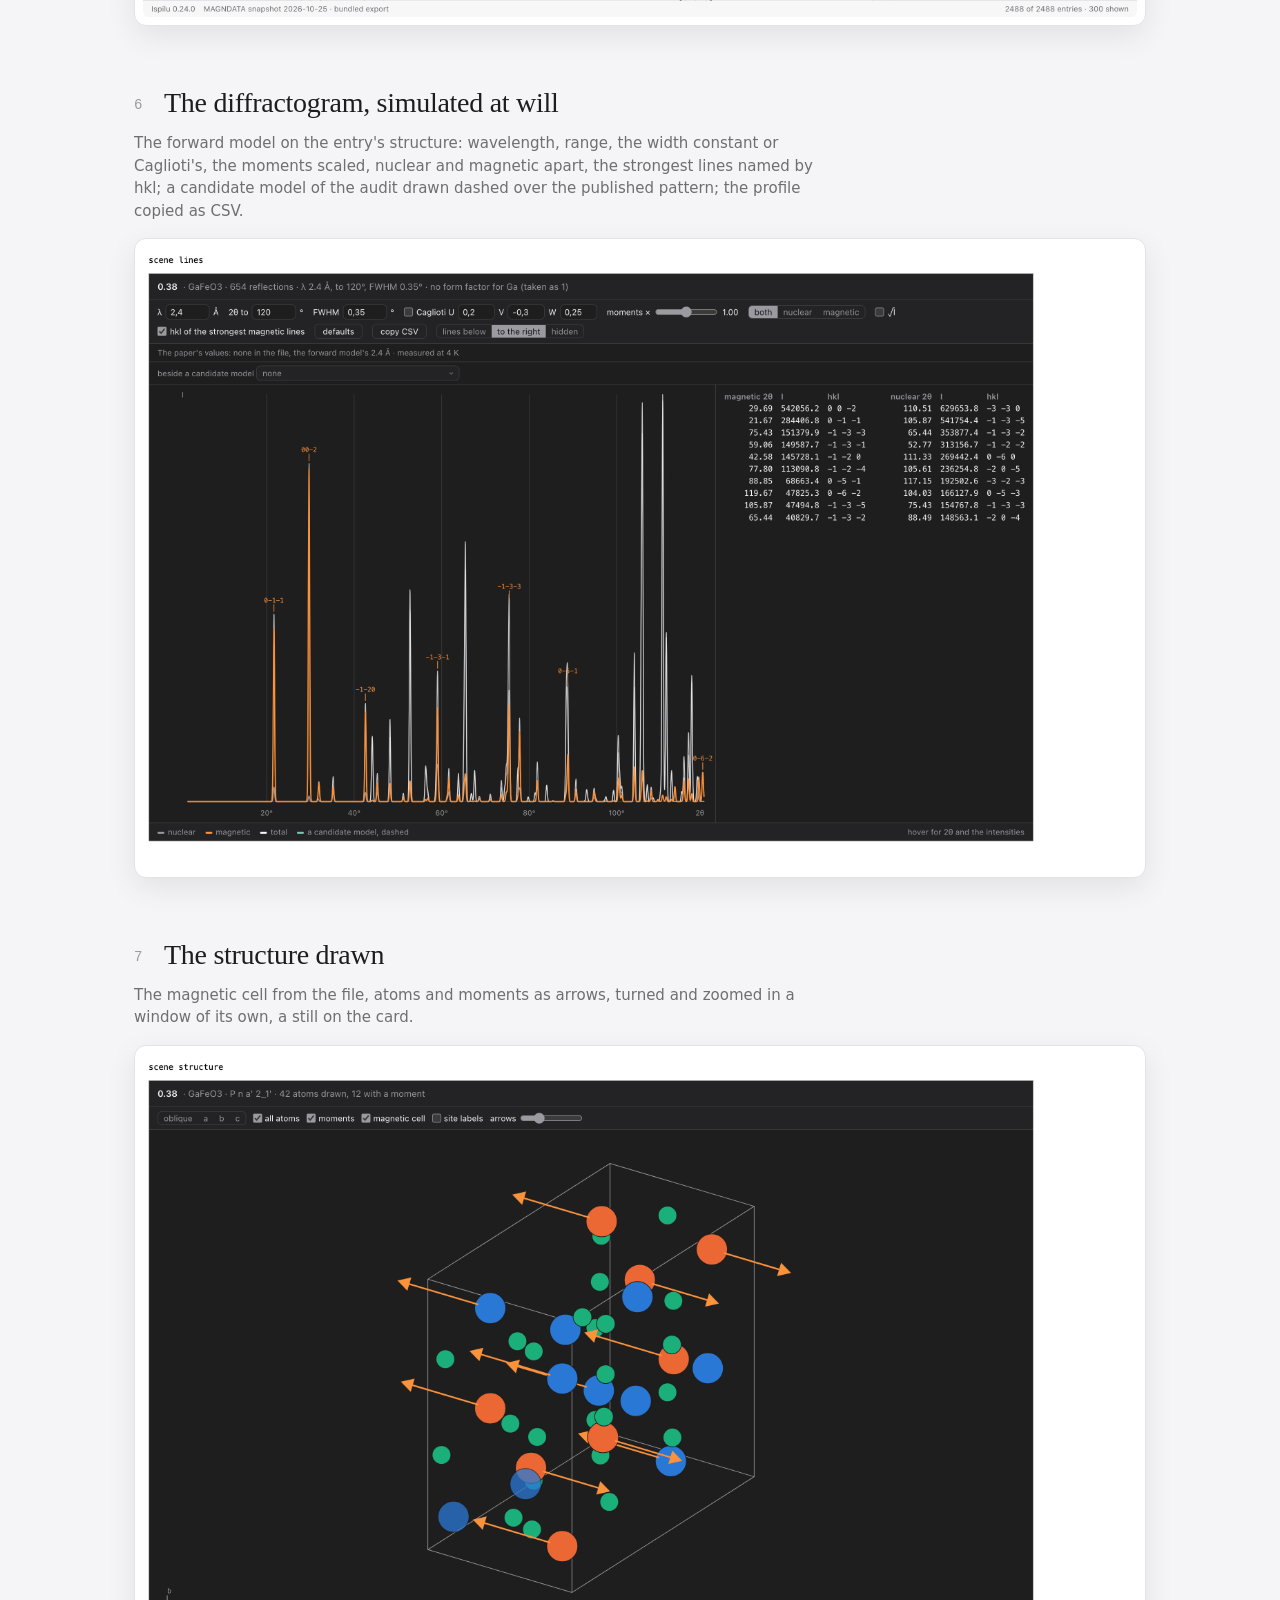
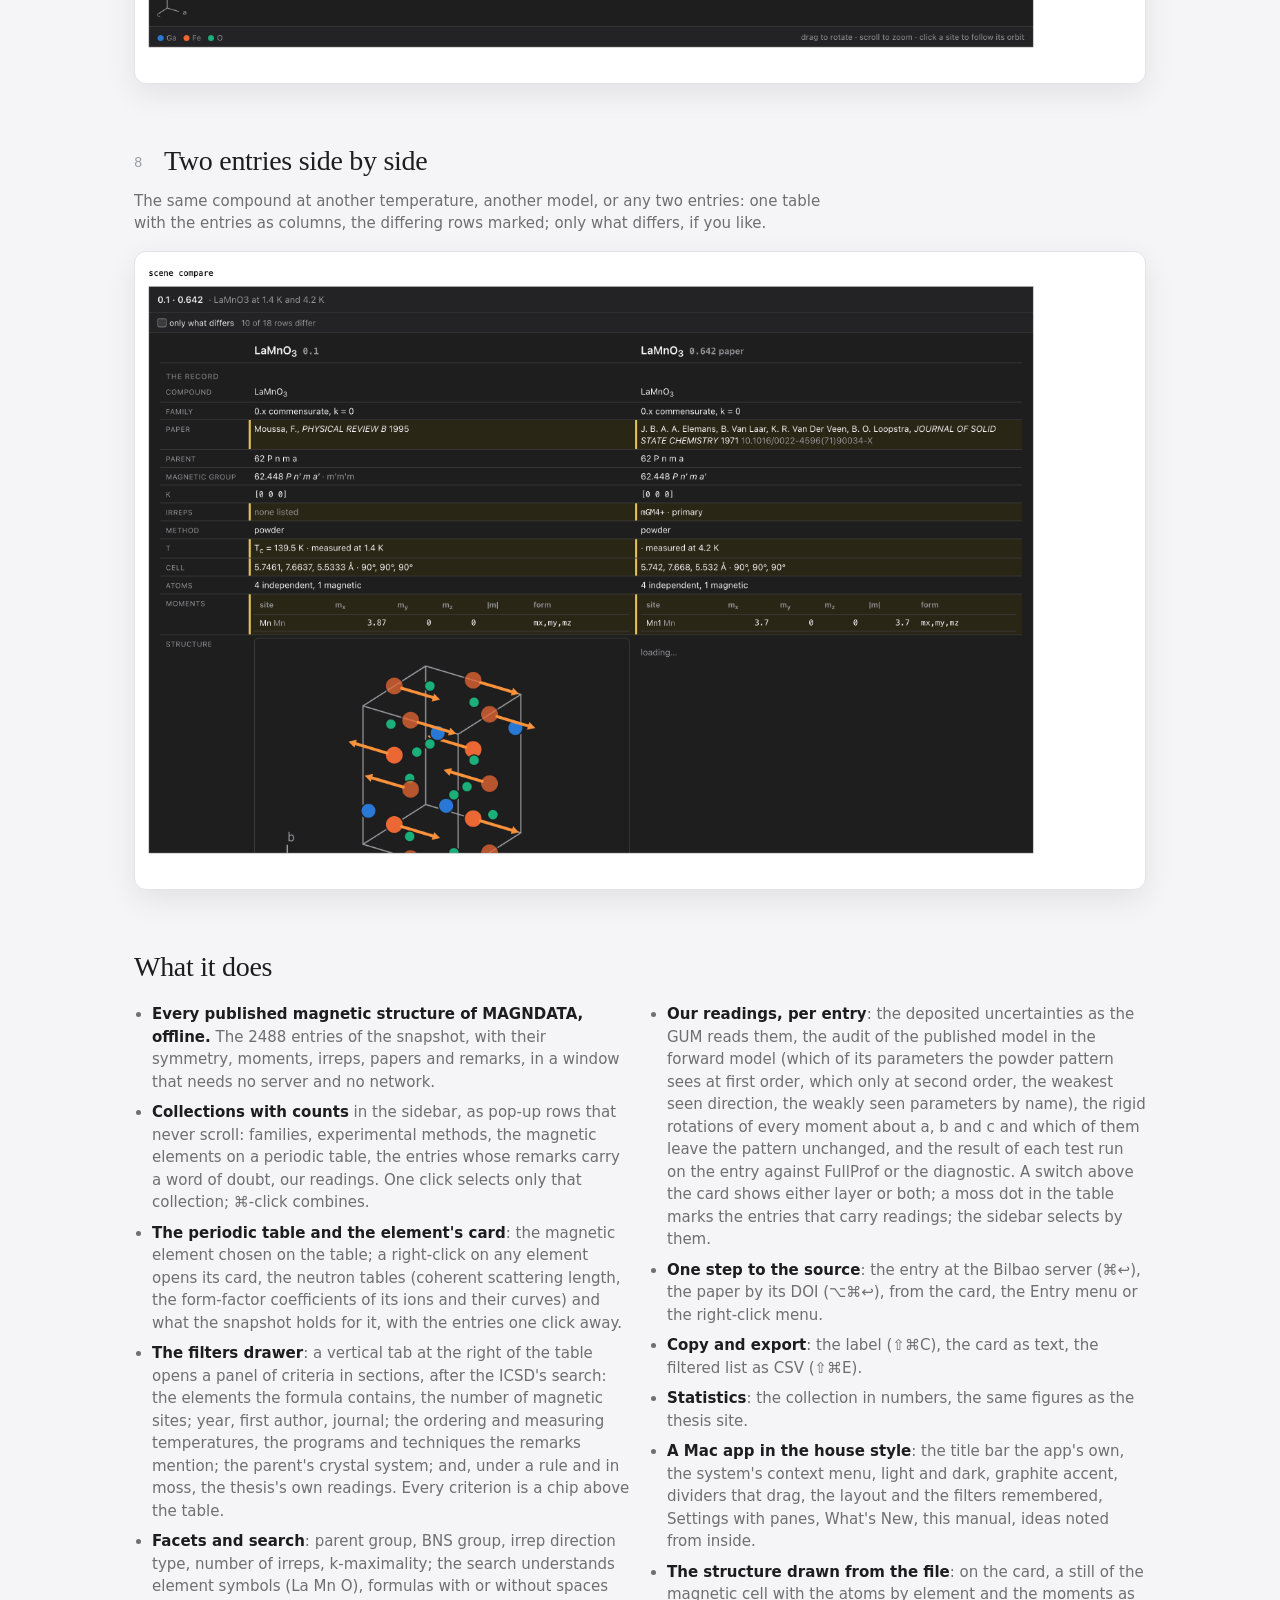
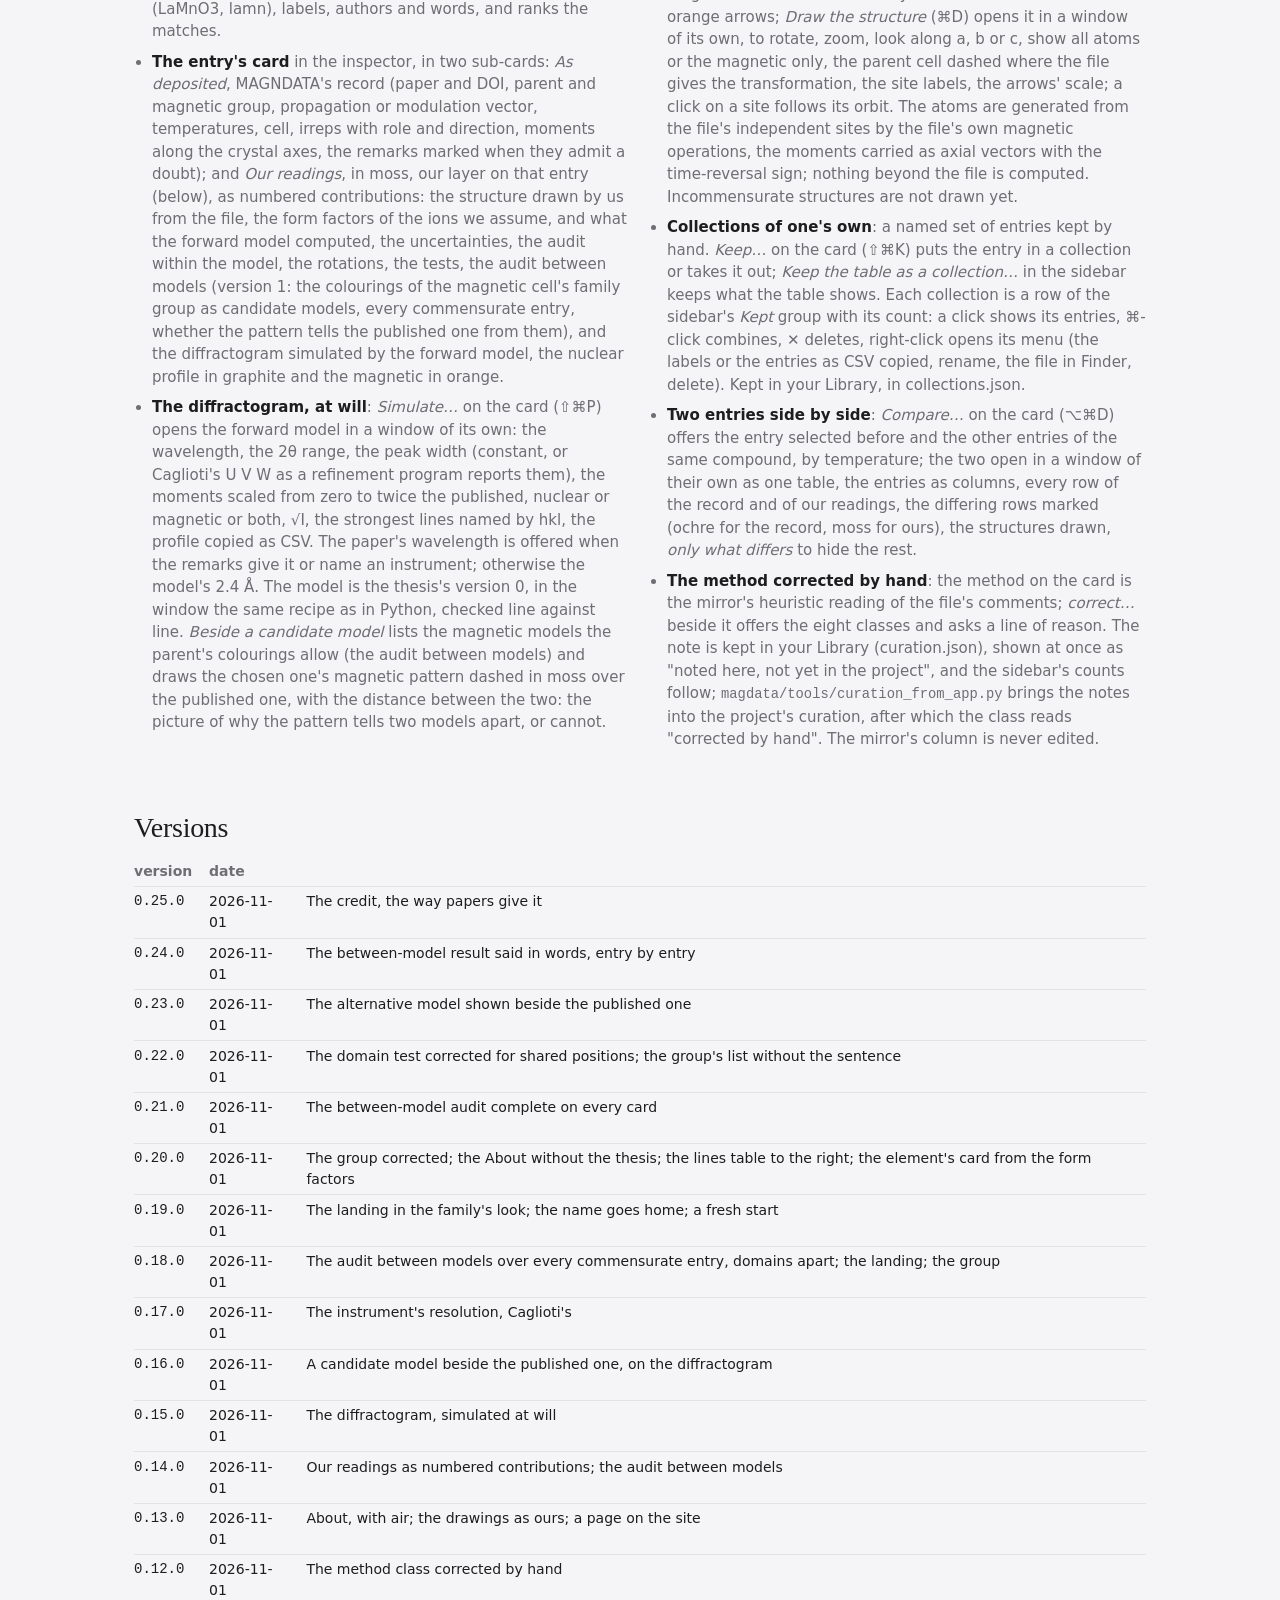
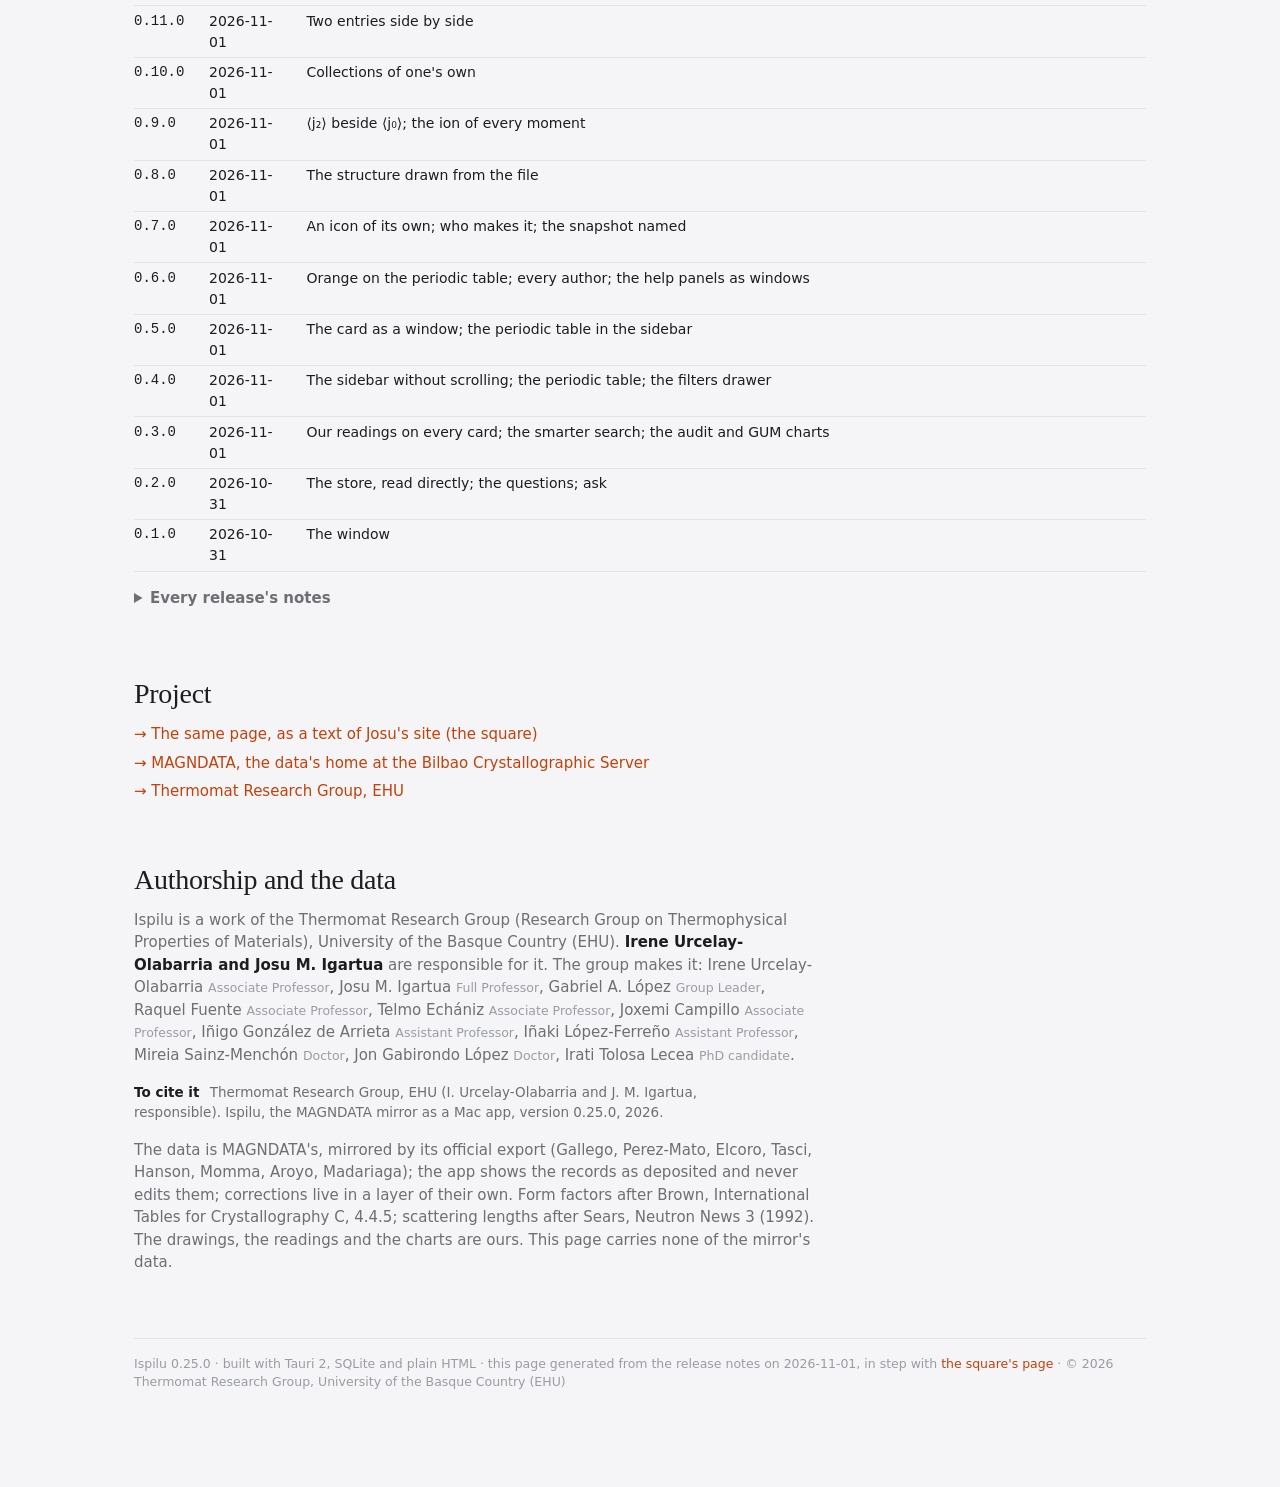
==== commit a0875dbb: "Ispilu 0.25.0: the page regenerated" ====
--- a/index.html
+++ b/index.html
@@ -40,7 +40,7 @@
 <div class="kicker"><img src="favicon.png" alt="">Ispilu · a Mac app for MAGNDATA, the database of published magnetic structures</div>
 <h1>The published magnetic structures, offline, with our readings beside each</h1>
 <p class="lede"><i>Ispilu</i>, “mirror” in Basque, is a mirror of <a href="https://cryst.ehu.es/magndata/">MAGNDATA</a>, the Bilbao Crystallographic Server's collection of published magnetic structures, as a Mac app that needs no server and no network; and, on every entry's card, a second layer of our own: the structure drawn, the diffractogram simulated, and which other magnetic models a powder neutron pattern cannot tell from the published one.</p>
-<div class="dlrow"><a class="dlbtn" href="https://github.com/jmigartua/tesi-proposamena/releases/download/v0.25.0/Ispilu-0.25.0.zip" rel="noopener">Download for the Mac ↓</a><span class="dlnote">v0.25.0 · zip, unsigned: the first time, right-click ▸ Open · the download is a release of a private repository and asks for a GitHub account given access; <a href="https://github.com/jmigartua/tesi-proposamena/releases">all releases</a></span></div>
+<div class="dlrow"><span class="dlbtn" title="Shared by the authors">Ispilu 0.25.0 for the Mac</span><span class="dlnote">the app is shared by its authors for the moment, not downloaded from here; the sources, the mirror and the readings stay private · zip, unsigned: the first time, right-click ▸ Open</span></div>
 <div class="stats"><div><b>2488</b><span>published magnetic structures, MAGNDATA snapshot 2026-10-25</span></div><div><b>2244</b><span>entries with the between-model reading</span></div><div><b>193</b><span>whose published model a powder pattern cannot tell from another</span></div><div><b>25</b><span>releases since 2026-10-31</span></div></div>
 </header>
 
@@ -86,7 +86,6 @@
 <a href="https://jmigartua.github.io/square/ispilu/">→ The same page, as a text of Josu's site (the square)</a>
 <a href="https://cryst.ehu.es/magndata/">→ MAGNDATA, the data's home at the Bilbao Crystallographic Server</a>
 <a href="https://thermomat.ehu.eus/">→ Thermomat Research Group, EHU</a>
-<a href="https://github.com/jmigartua/tesi-proposamena/releases">→ The releases (private repository; access on request)</a>
 </section>
 
 <section id="credits"><h2>Authorship and the data</h2>
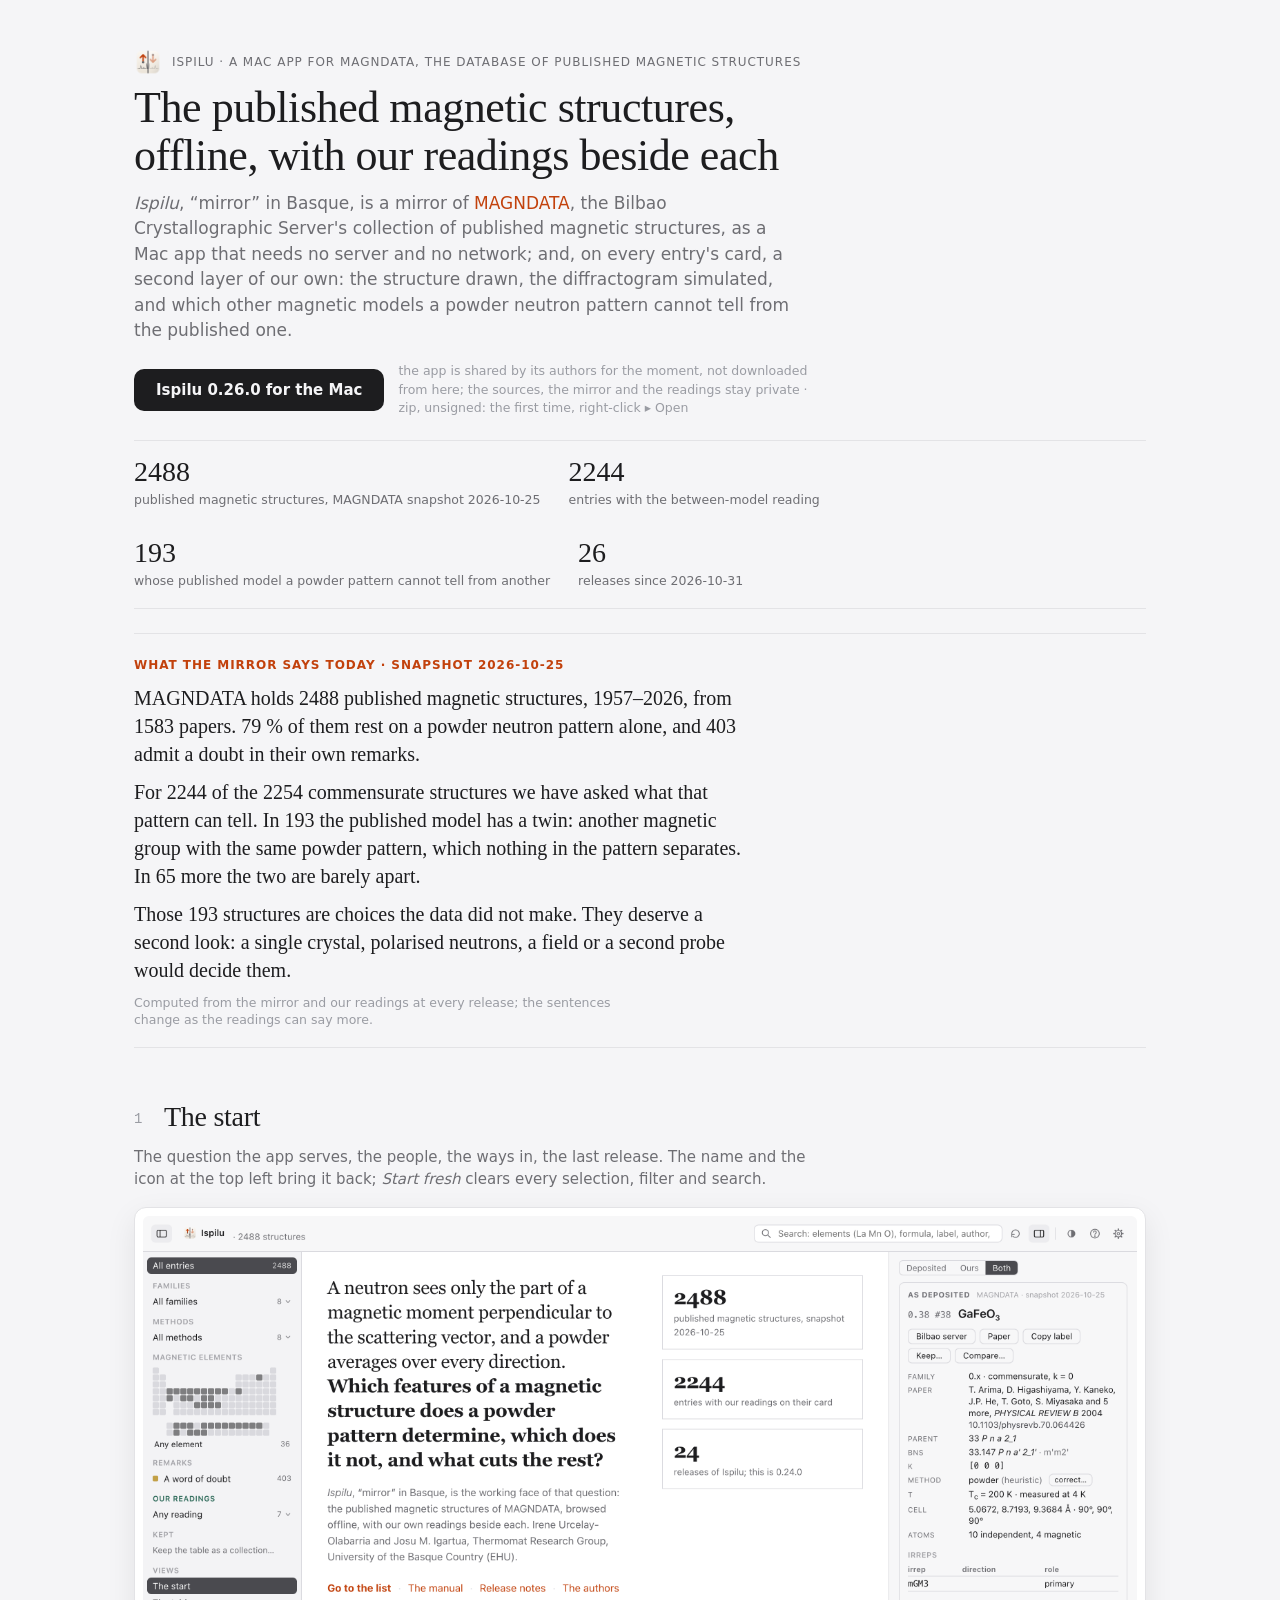
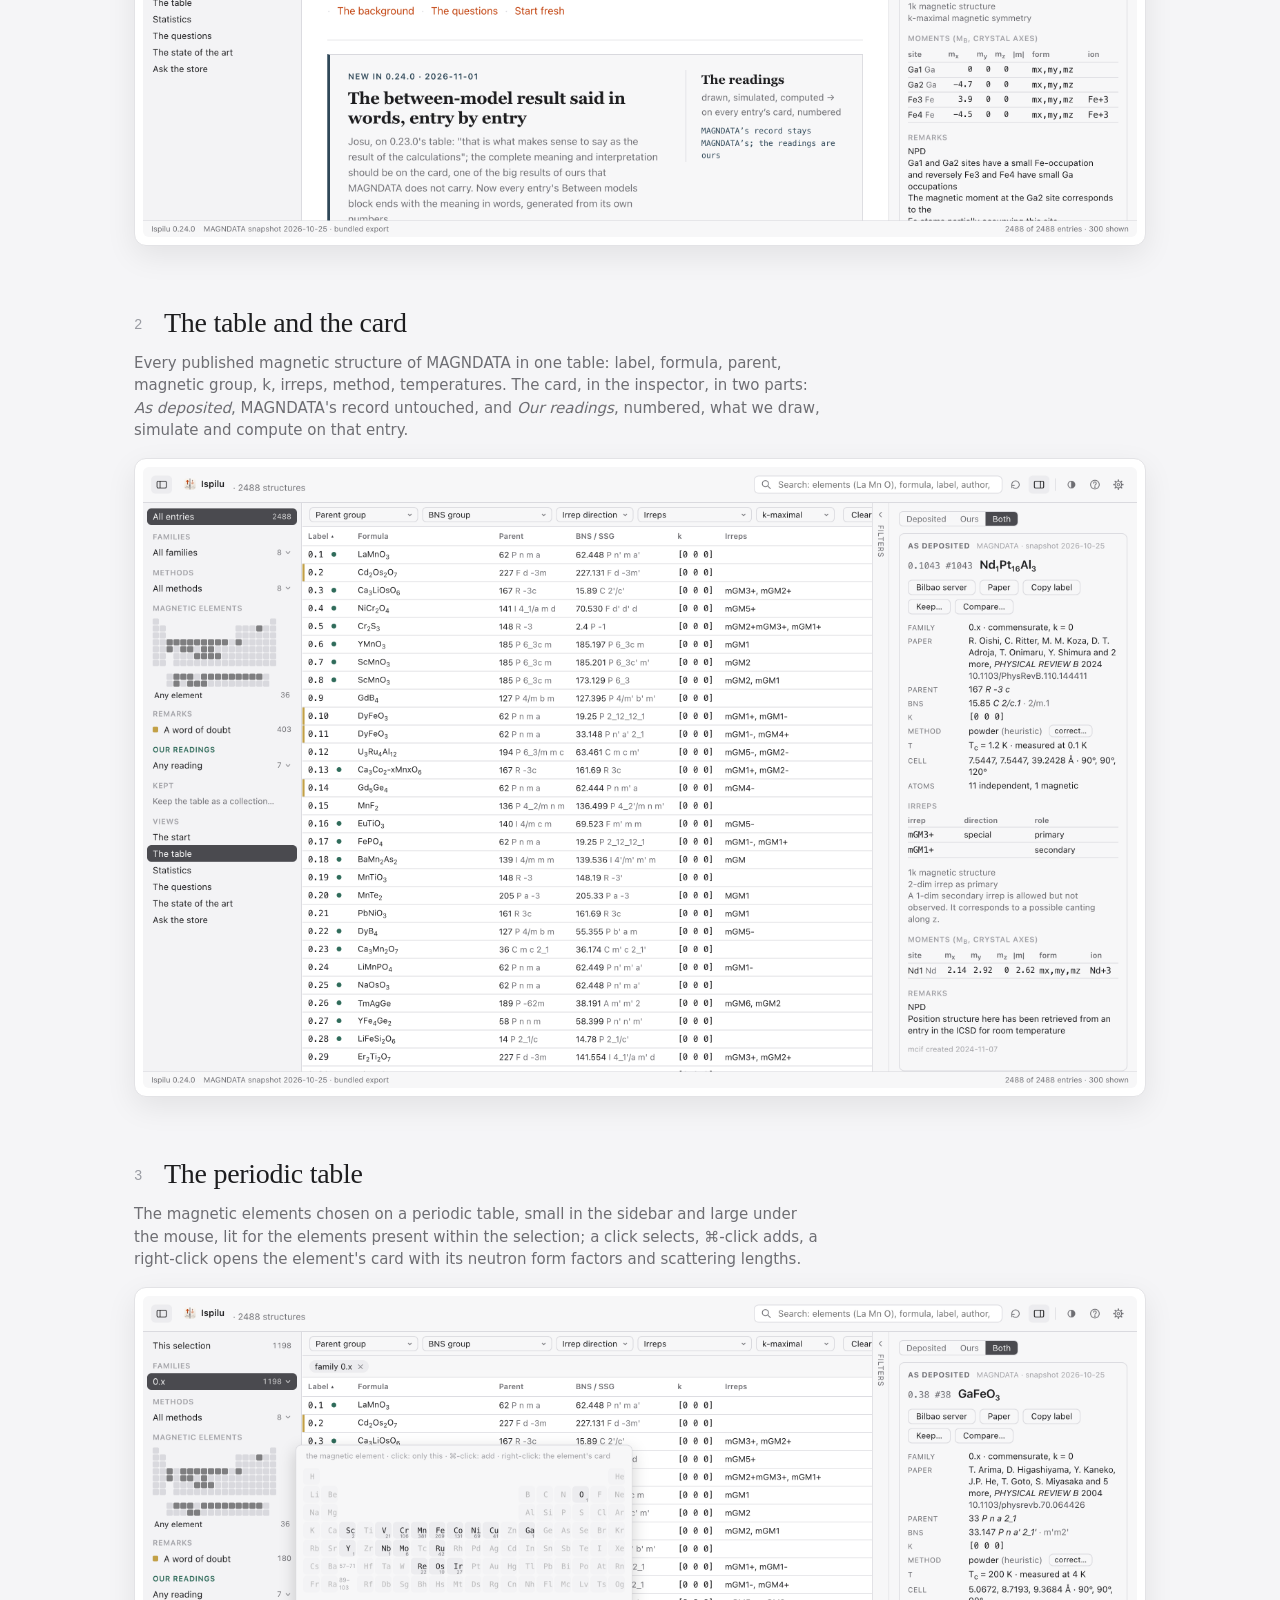
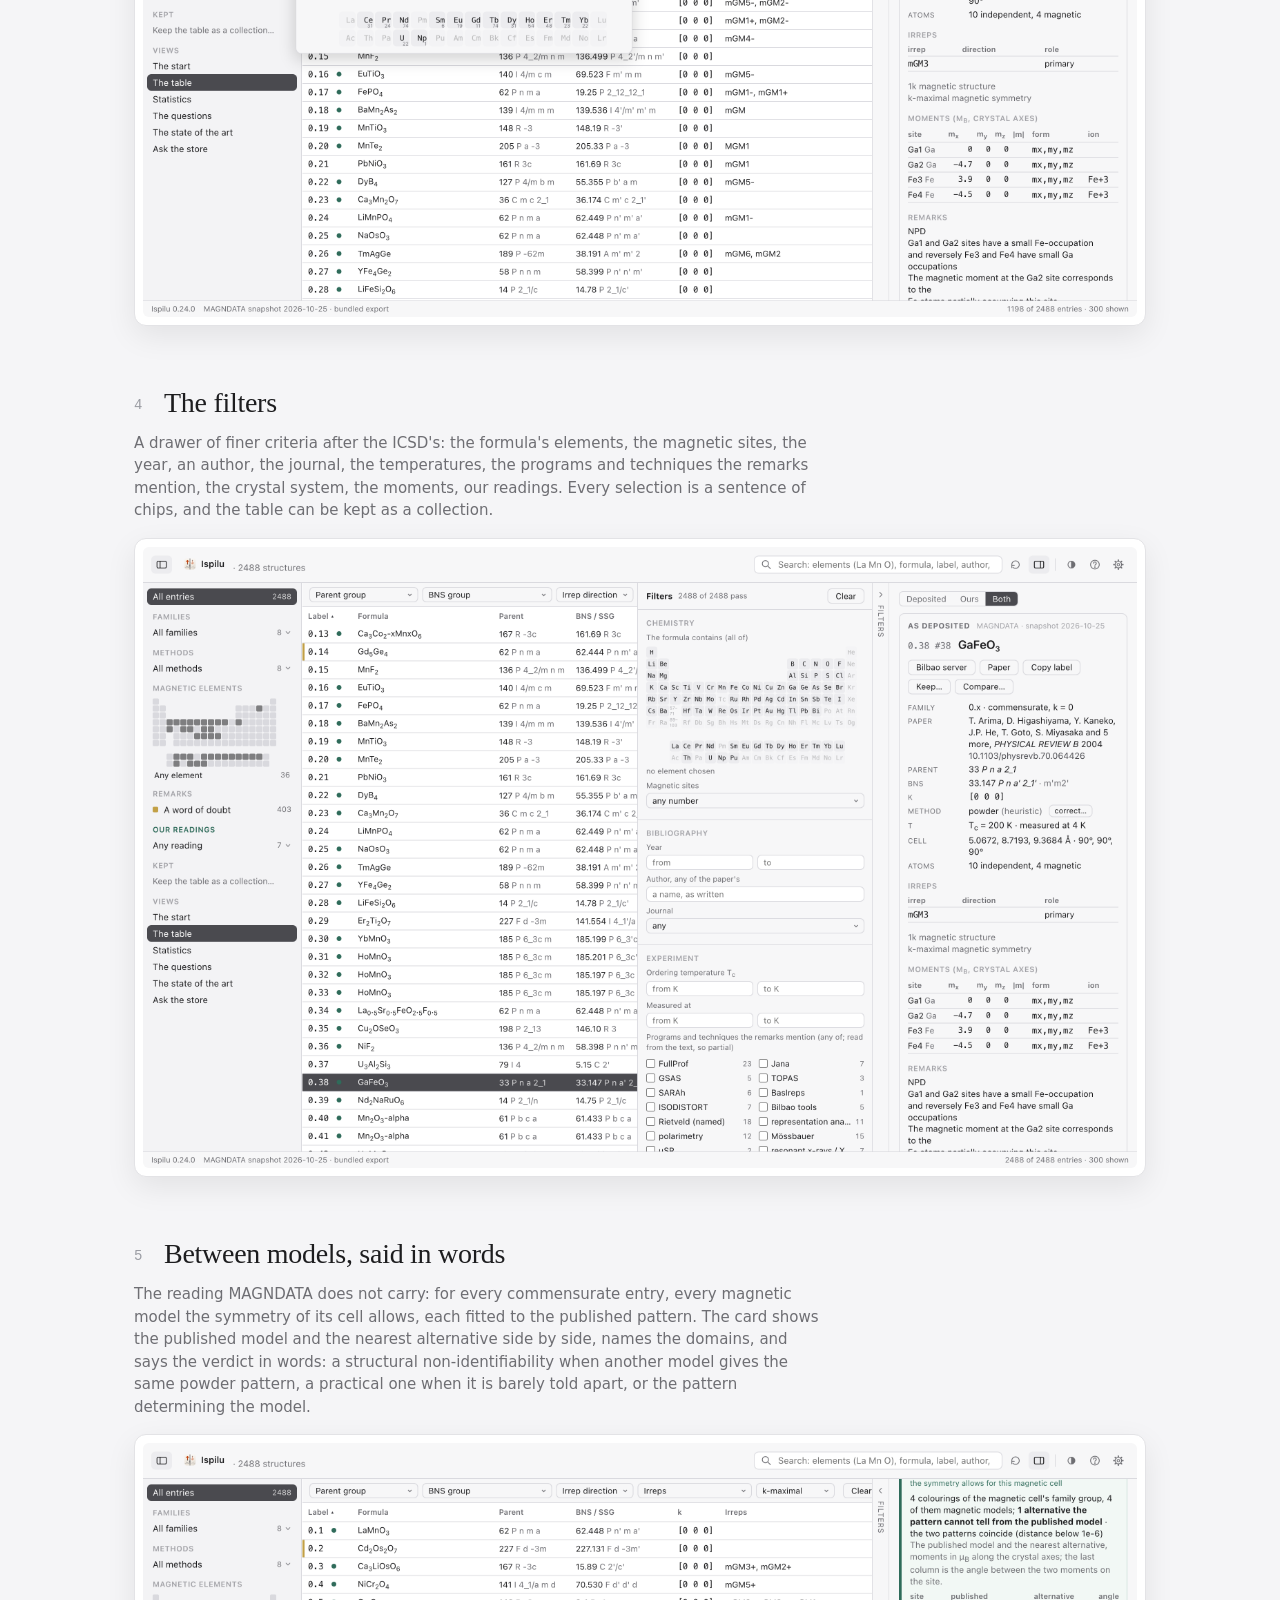
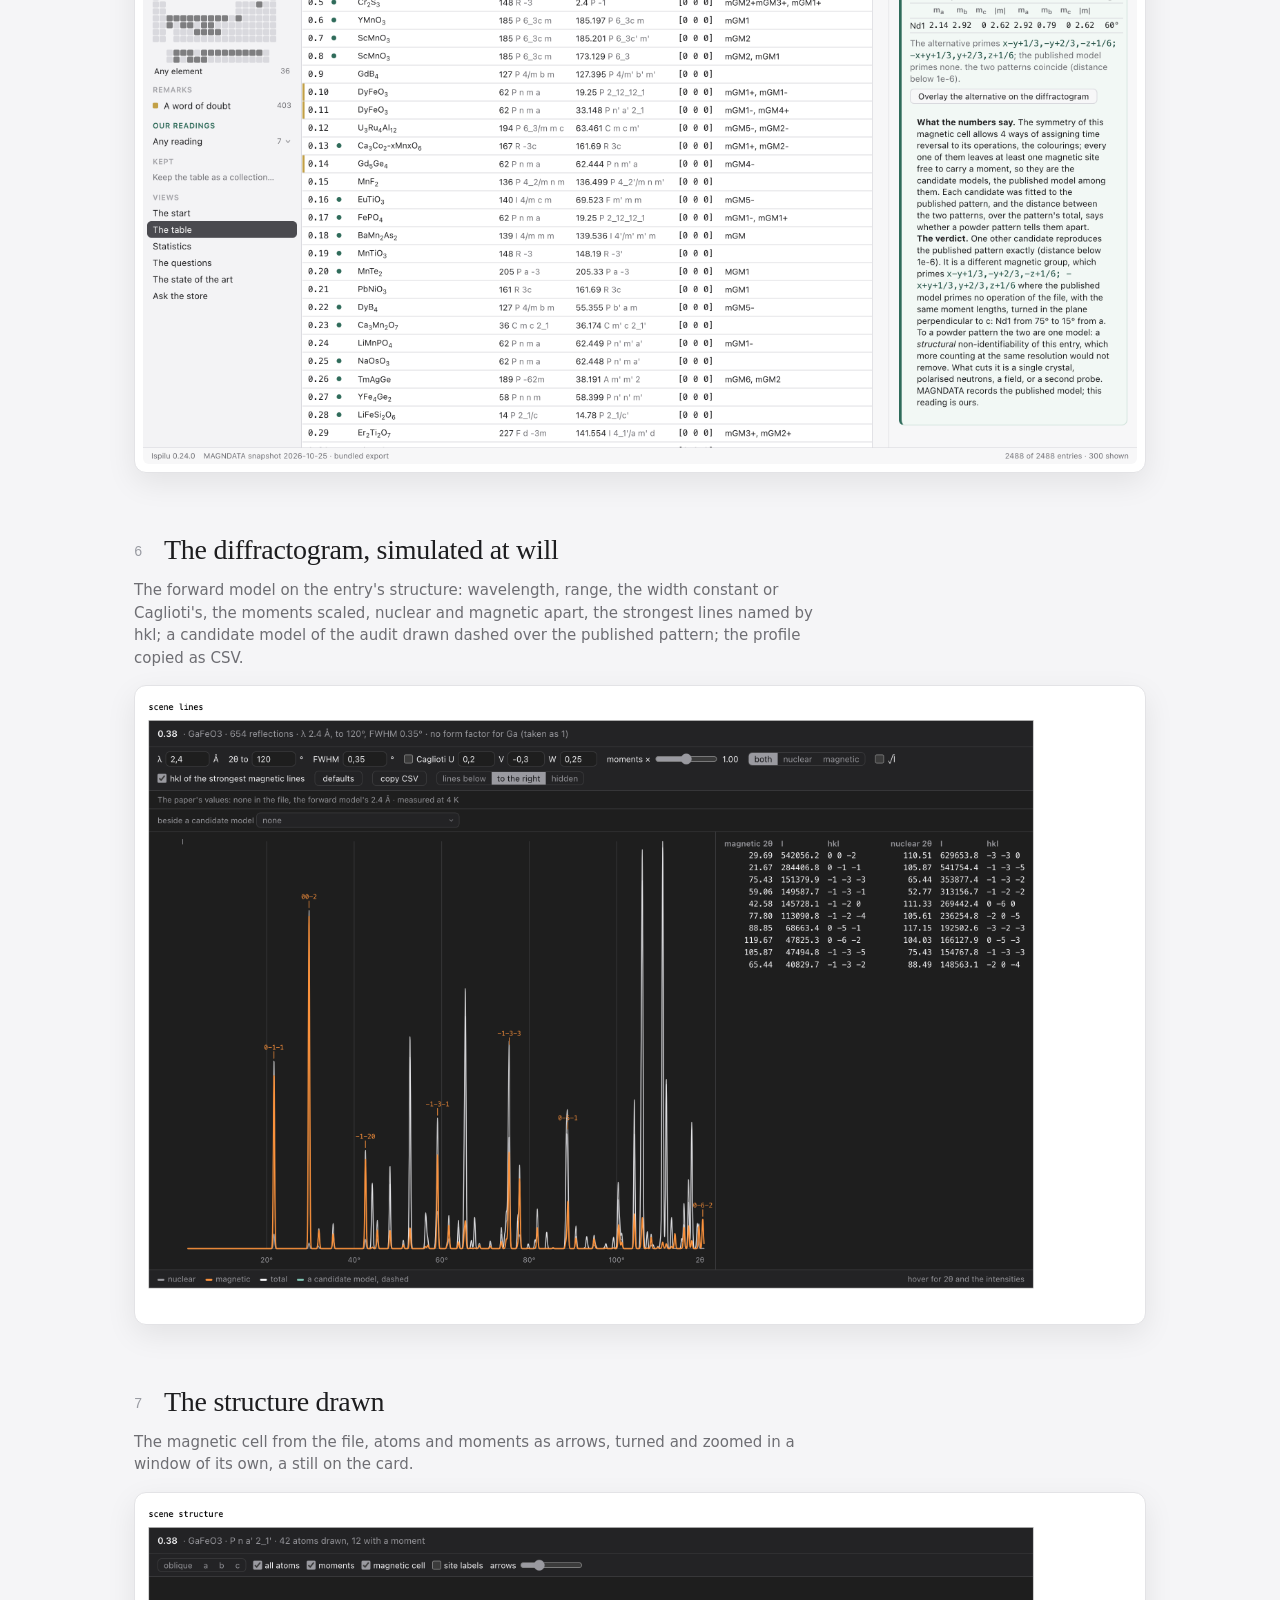
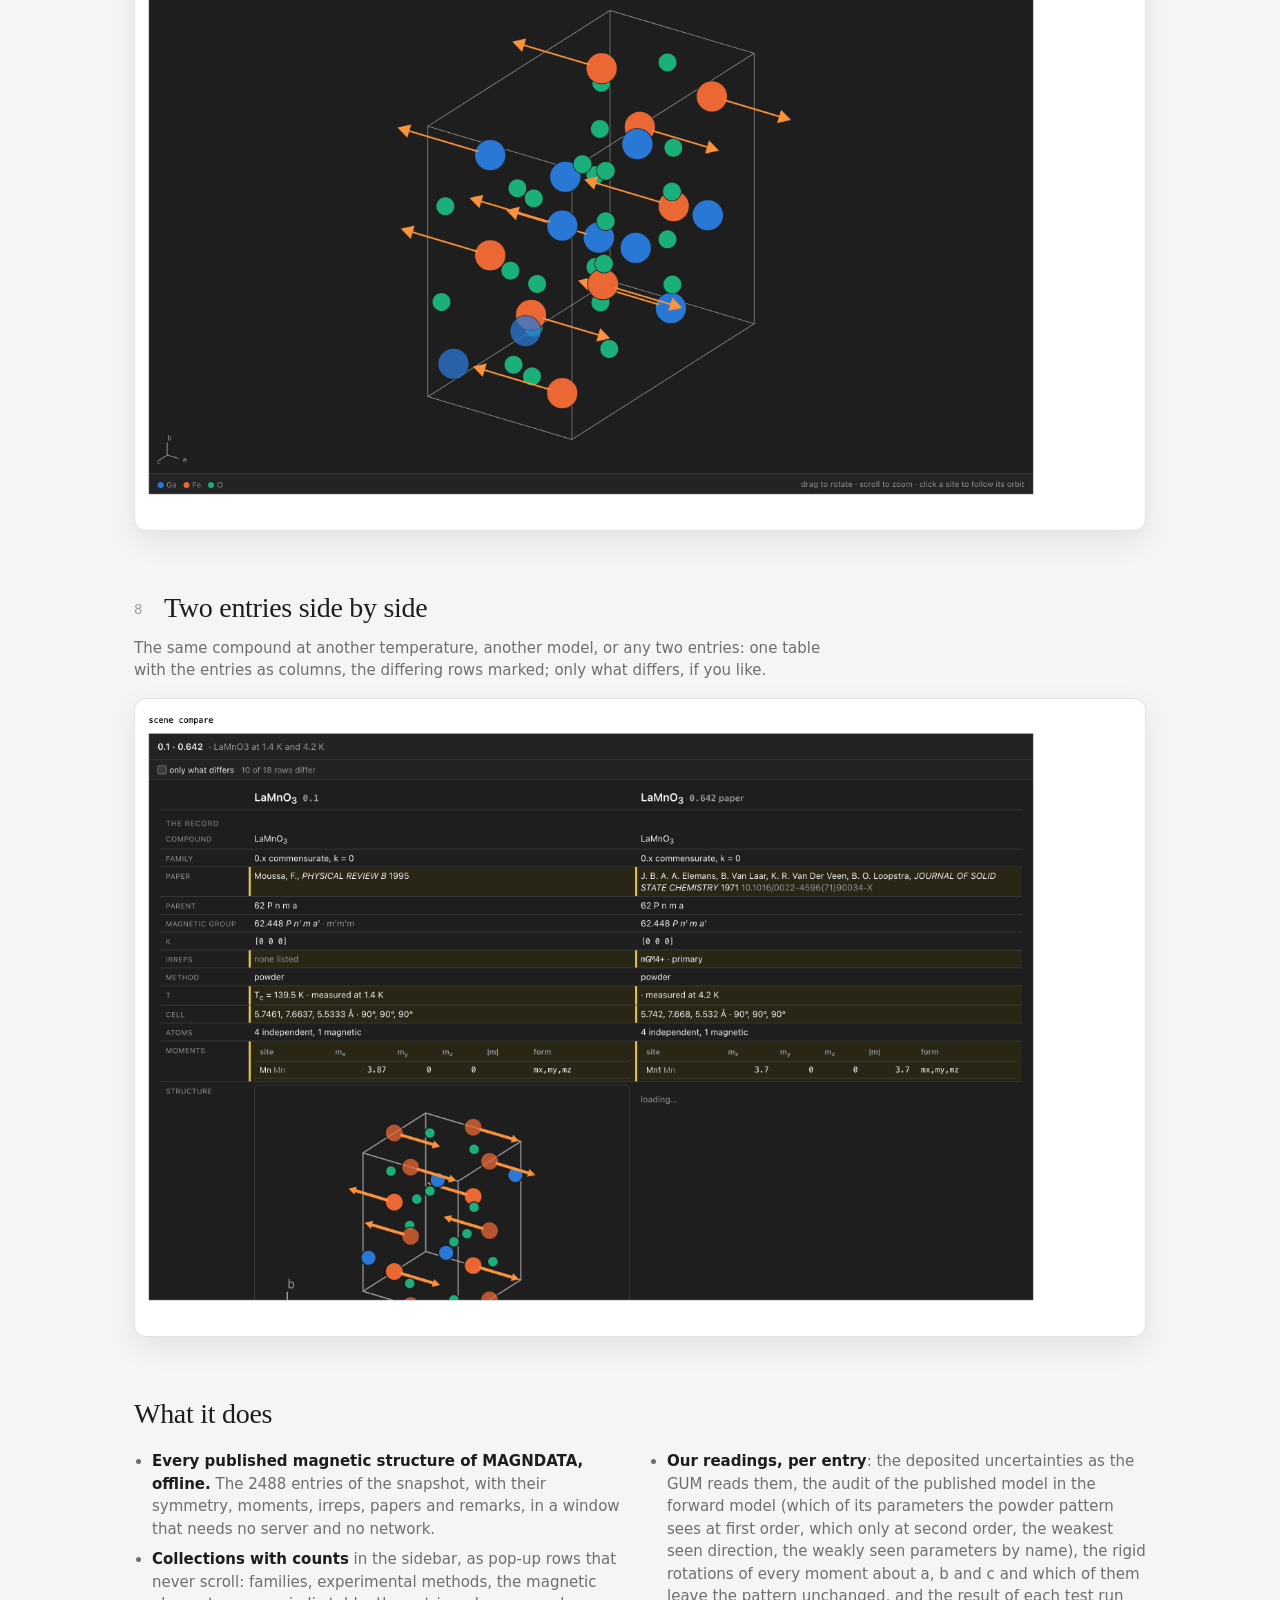
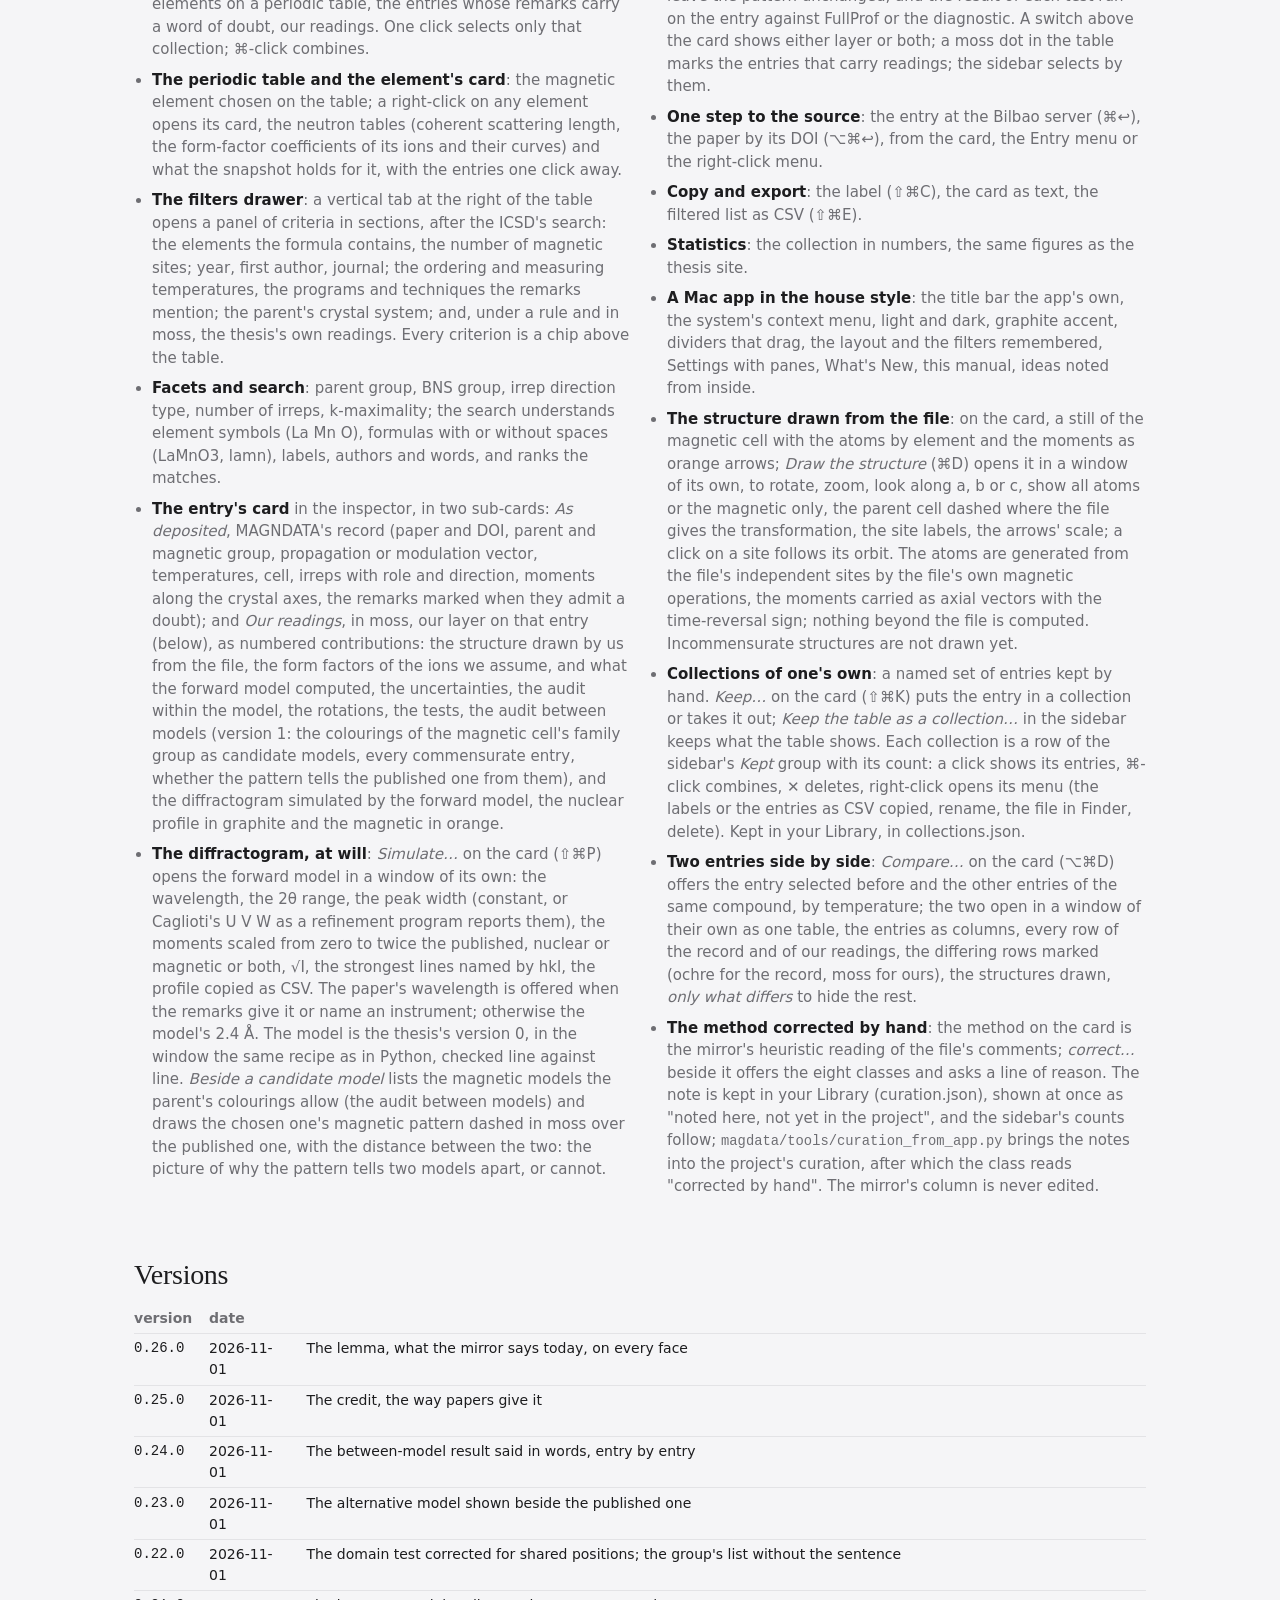
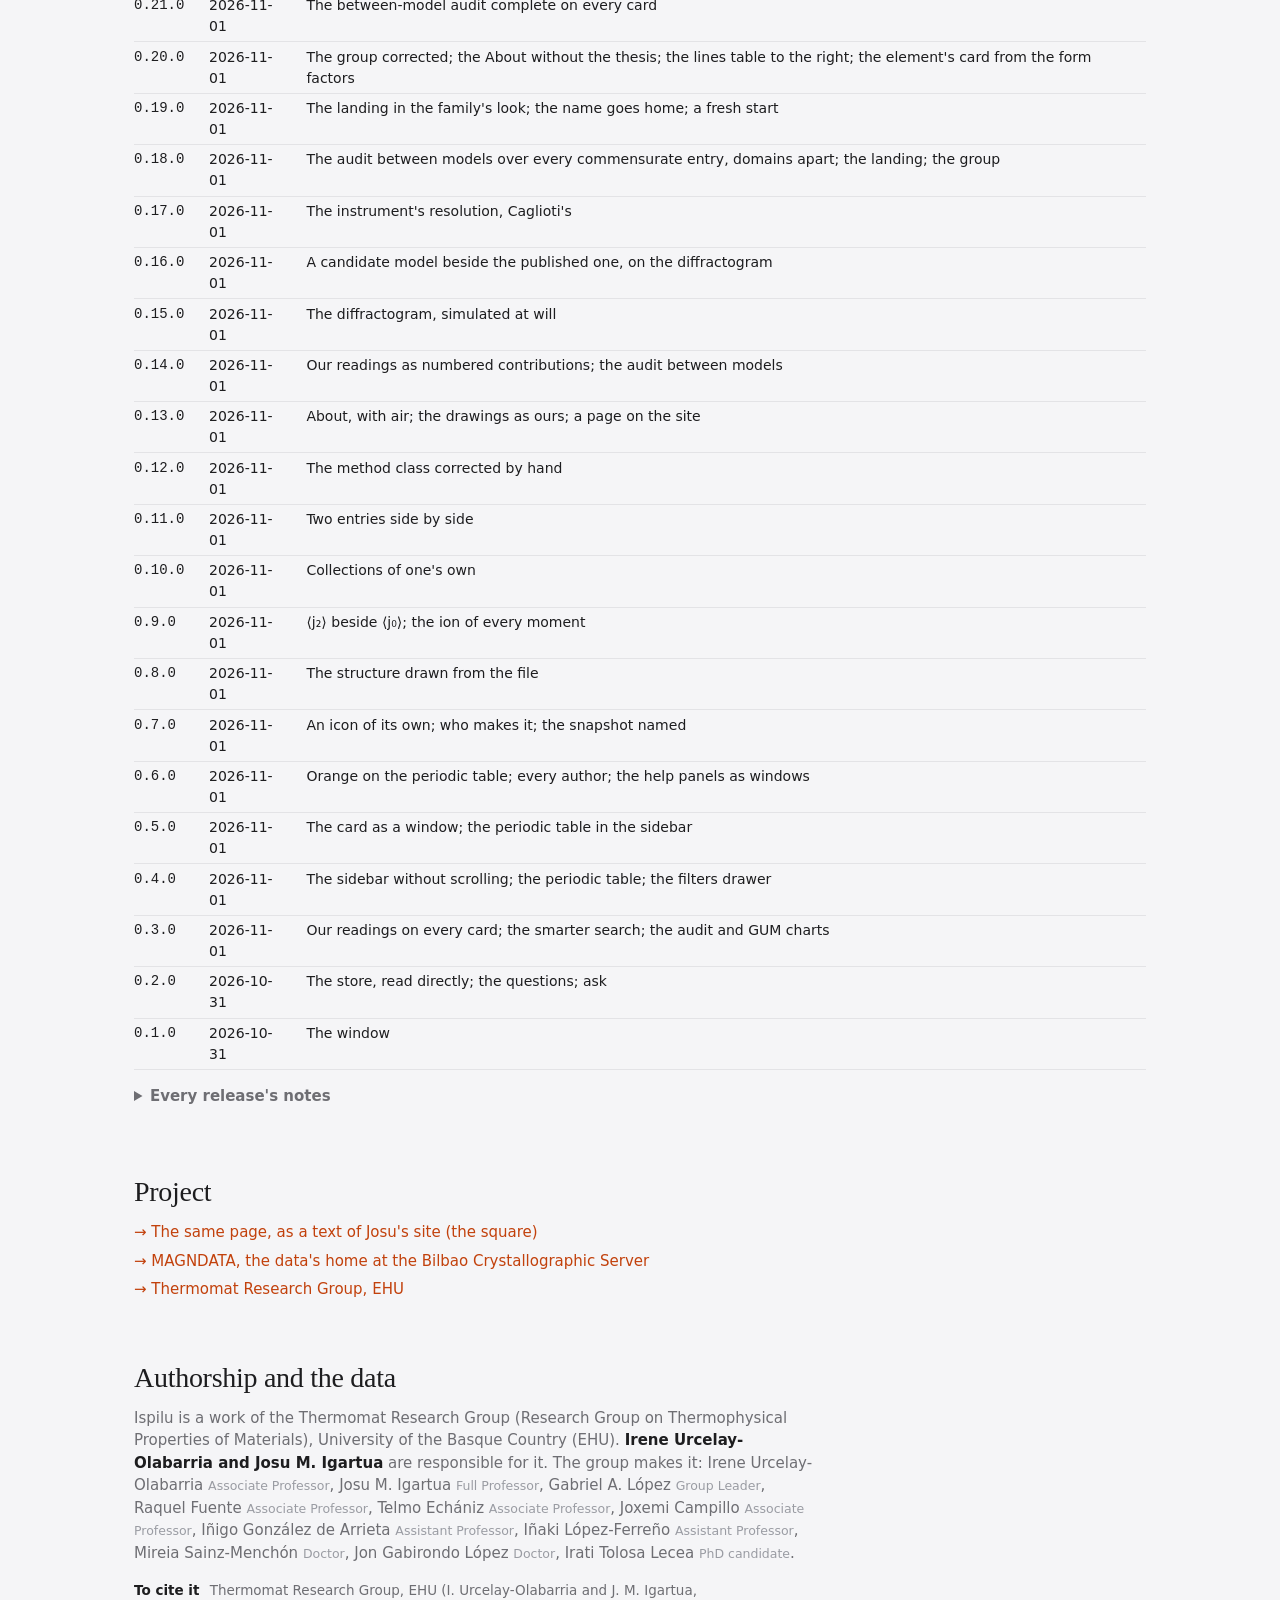
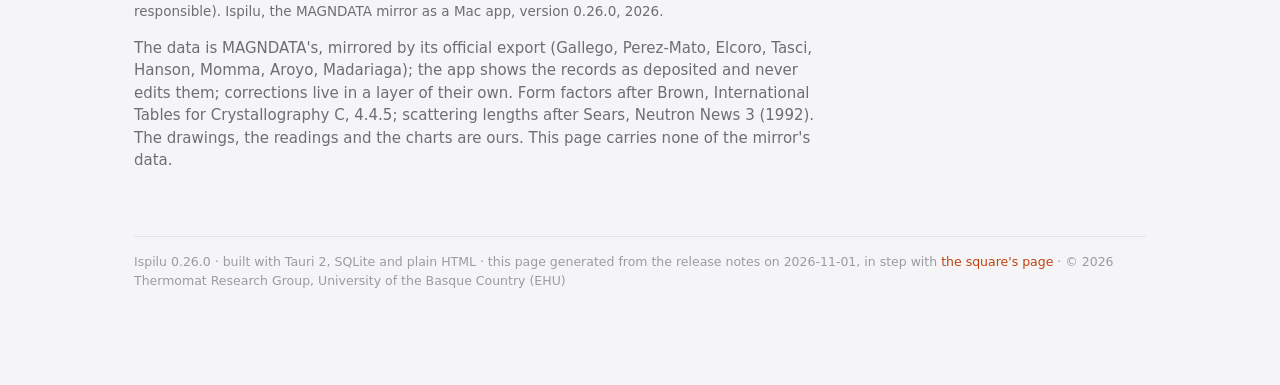
==== commit 4f3cafc1: "Ispilu 0.26.0: the page regenerated" ====
--- a/index.html
+++ b/index.html
@@ -29,6 +29,7 @@
 ul.features{columns:2;column-gap:36px;padding-left:18px;max-width:none} ul.features li{break-inside:avoid;margin:0 0 8px;color:var(--ink2)} ul.features li b{color:var(--ink)} @media (max-width:720px){ul.features{columns:1}}
 table.versions{border-collapse:collapse;margin:.5em 0 1em;width:100%} table.versions td,table.versions th{text-align:left;padding:.3em 1.2em .3em 0;border-bottom:1px solid var(--line);font-size:14px;vertical-align:top} table.versions th{color:var(--ink2);font-weight:600} table.versions td.v{font-family:var(--mono)}
 .notes h3{font-size:17px;margin:28px 0 6px} .notes .m{color:var(--ink3);font-weight:400;font-size:13px} .notes p{color:var(--ink2);max-width:80ch;margin:0 0 8px} .notes .k{font-weight:600;color:var(--ink);margin:10px 0 2px} .notes ul{margin:0 0 8px;padding-left:20px;color:var(--ink2);max-width:80ch}
+section.lemma{border-top:1px solid var(--line);border-bottom:1px solid var(--line);padding:22px 0 18px;margin:-16px 0 48px} section.lemma .kicker{font-size:12px;font-weight:600;letter-spacing:.08em;text-transform:uppercase;color:var(--pick);margin-bottom:10px} section.lemma p{font-family:var(--serif);font-size:20px;line-height:1.4;max-width:62ch;color:var(--ink);margin:0 0 10px} section.lemma p.foot{font-family:var(--sys);font-size:12.5px;color:var(--ink3);margin:10px 0 0}
 .links a{display:block;margin:0 0 6px} #credits .role{color:var(--ink3);font-size:12.5px} #credits .cite{font-size:13.5px;color:var(--ink2)} #credits .cite .k{font-weight:600;color:var(--ink);margin-right:6px} a{color:var(--pick);text-decoration:none} a:hover{text-decoration:underline} code{font-family:var(--mono);font-size:.92em}
 footer{margin-top:64px;padding-top:16px;border-top:1px solid var(--line);font-size:12.5px;color:var(--ink3)}
 details.notes summary{cursor:pointer;font-weight:600;color:var(--ink2);margin:8px 0}
@@ -40,9 +41,11 @@
 <div class="kicker"><img src="favicon.png" alt="">Ispilu · a Mac app for MAGNDATA, the database of published magnetic structures</div>
 <h1>The published magnetic structures, offline, with our readings beside each</h1>
 <p class="lede"><i>Ispilu</i>, “mirror” in Basque, is a mirror of <a href="https://cryst.ehu.es/magndata/">MAGNDATA</a>, the Bilbao Crystallographic Server's collection of published magnetic structures, as a Mac app that needs no server and no network; and, on every entry's card, a second layer of our own: the structure drawn, the diffractogram simulated, and which other magnetic models a powder neutron pattern cannot tell from the published one.</p>
-<div class="dlrow"><span class="dlbtn" title="Shared by the authors">Ispilu 0.25.0 for the Mac</span><span class="dlnote">the app is shared by its authors for the moment, not downloaded from here; the sources, the mirror and the readings stay private · zip, unsigned: the first time, right-click ▸ Open</span></div>
-<div class="stats"><div><b>2488</b><span>published magnetic structures, MAGNDATA snapshot 2026-10-25</span></div><div><b>2244</b><span>entries with the between-model reading</span></div><div><b>193</b><span>whose published model a powder pattern cannot tell from another</span></div><div><b>25</b><span>releases since 2026-10-31</span></div></div>
+<div class="dlrow"><span class="dlbtn" title="Shared by the authors">Ispilu 0.26.0 for the Mac</span><span class="dlnote">the app is shared by its authors for the moment, not downloaded from here; the sources, the mirror and the readings stay private · zip, unsigned: the first time, right-click ▸ Open</span></div>
+<div class="stats"><div><b>2488</b><span>published magnetic structures, MAGNDATA snapshot 2026-10-25</span></div><div><b>2244</b><span>entries with the between-model reading</span></div><div><b>193</b><span>whose published model a powder pattern cannot tell from another</span></div><div><b>26</b><span>releases since 2026-10-31</span></div></div>
 </header>
+
+<section class="lemma"><div class="kicker">What the mirror says today · snapshot 2026-10-25</div><p>MAGNDATA holds 2488 published magnetic structures, 1957–2026, from 1583 papers. 79 % of them rest on a powder neutron pattern alone, and 403 admit a doubt in their own remarks.</p><p>For 2244 of the 2254 commensurate structures we have asked what that pattern can tell. In 193 the published model has a twin: another magnetic group with the same powder pattern, which nothing in the pattern separates. In 65 more the two are barely apart.</p><p>Those 193 structures are choices the data did not make. They deserve a second look: a single crystal, polarised neutrons, a field or a second probe would decide them.</p><p class="foot">Computed from the mirror and our readings at every release; the sentences change as the readings can say more.</p></section>
 
 <section id="s-start"><h2><span class="n">1</span>The start</h2><p>The question the app serves, the people, the ways in, the last release. The name and the icon at the top left bring it back; <i>Start fresh</i> clears every selection, filter and search.</p><figure><img src="shots/start.png" alt="The start" loading="lazy"></figure></section>
 <section id="s-entry"><h2><span class="n">2</span>The table and the card</h2><p>Every published magnetic structure of MAGNDATA in one table: label, formula, parent, magnetic group, k, irreps, method, temperatures. The card, in the inspector, in two parts: <i>As deposited</i>, MAGNDATA's record untouched, and <i>Our readings</i>, numbered, what we draw, simulate and compute on that entry.</p><figure><img src="shots/entry.png" alt="The table and the card" loading="lazy"></figure></section>
@@ -55,8 +58,9 @@
 
 <section id="what"><h2>What it does</h2><ul class="features"><li><b>Every published magnetic structure of MAGNDATA, offline.</b> The 2488 entries of the snapshot, with their symmetry, moments, irreps, papers and remarks, in a window that needs no server and no network.</li><li><b>Collections with counts</b> in the sidebar, as pop-up rows that never scroll: families, experimental methods, the magnetic elements on a periodic table, the entries whose remarks carry a word of doubt, our readings. One click selects only that collection; ⌘-click combines.</li><li><b>The periodic table and the element&#x27;s card</b>: the magnetic element chosen on the table; a right-click on any element opens its card, the neutron tables (coherent scattering length, the form-factor coefficients of its ions and their curves) and what the snapshot holds for it, with the entries one click away.</li><li><b>The filters drawer</b>: a vertical tab at the right of the table opens a panel of criteria in sections, after the ICSD&#x27;s search: the elements the formula contains, the number of magnetic sites; year, first author, journal; the ordering and measuring temperatures, the programs and techniques the remarks mention; the parent&#x27;s crystal system; and, under a rule and in moss, the thesis&#x27;s own readings. Every criterion is a chip above the table.</li><li><b>Facets and search</b>: parent group, BNS group, irrep direction type, number of irreps, k-maximality; the search understands element symbols (La Mn O), formulas with or without spaces (LaMnO3, lamn), labels, authors and words, and ranks the matches.</li><li><b>The entry&#x27;s card</b> in the inspector, in two sub-cards: <i>As deposited</i>, MAGNDATA&#x27;s record (paper and DOI, parent and magnetic group, propagation or modulation vector, temperatures, cell, irreps with role and direction, moments along the crystal axes, the remarks marked when they admit a doubt); and <i>Our readings</i>, in moss, our layer on that entry (below), as numbered contributions: the structure drawn by us from the file, the form factors of the ions we assume, and what the forward model computed, the uncertainties, the audit within the model, the rotations, the tests, the audit between models (version 1: the colourings of the magnetic cell&#x27;s family group as candidate models, every commensurate entry, whether the pattern tells the published one from them), and the diffractogram simulated by the forward model, the nuclear profile in graphite and the magnetic in orange.</li><li><b>The diffractogram, at will</b>: <i>Simulate…</i> on the card (⇧⌘P) opens the forward model in a window of its own: the wavelength, the 2θ range, the peak width (constant, or Caglioti&#x27;s U V W as a refinement program reports them), the moments scaled from zero to twice the published, nuclear or magnetic or both, √I, the strongest lines named by hkl, the profile copied as CSV. The paper&#x27;s wavelength is offered when the remarks give it or name an instrument; otherwise the model&#x27;s 2.4 Å. The model is the thesis&#x27;s version 0, in the window the same recipe as in Python, checked line against line. <i>Beside a candidate model</i> lists the magnetic models the parent&#x27;s colourings allow (the audit between models) and draws the chosen one&#x27;s magnetic pattern dashed in moss over the published one, with the distance between the two: the picture of why the pattern tells two models apart, or cannot.</li><li><b>Our readings, per entry</b>: the deposited uncertainties as the GUM reads them, the audit of the published model in the forward model (which of its parameters the powder pattern sees at first order, which only at second order, the weakest seen direction, the weakly seen parameters by name), the rigid rotations of every moment about a, b and c and which of them leave the pattern unchanged, and the result of each test run on the entry against FullProf or the diagnostic. A switch above the card shows either layer or both; a moss dot in the table marks the entries that carry readings; the sidebar selects by them.</li><li><b>One step to the source</b>: the entry at the Bilbao server (⌘↩), the paper by its DOI (⌥⌘↩), from the card, the Entry menu or the right-click menu.</li><li><b>Copy and export</b>: the label (⇧⌘C), the card as text, the filtered list as CSV (⇧⌘E).</li><li><b>Statistics</b>: the collection in numbers, the same figures as the thesis site.</li><li><b>A Mac app in the house style</b>: the title bar the app&#x27;s own, the system&#x27;s context menu, light and dark, graphite accent, dividers that drag, the layout and the filters remembered, Settings with panes, What&#x27;s New, this manual, ideas noted from inside.</li><li><b>The structure drawn from the file</b>: on the card, a still of the magnetic cell with the atoms by element and the moments as orange arrows; <i>Draw the structure</i> (⌘D) opens it in a window of its own, to rotate, zoom, look along a, b or c, show all atoms or the magnetic only, the parent cell dashed where the file gives the transformation, the site labels, the arrows&#x27; scale; a click on a site follows its orbit. The atoms are generated from the file&#x27;s independent sites by the file&#x27;s own magnetic operations, the moments carried as axial vectors with the time-reversal sign; nothing beyond the file is computed. Incommensurate structures are not drawn yet.</li><li><b>Collections of one&#x27;s own</b>: a named set of entries kept by hand. <i>Keep…</i> on the card (⇧⌘K) puts the entry in a collection or takes it out; <i>Keep the table as a collection…</i> in the sidebar keeps what the table shows. Each collection is a row of the sidebar&#x27;s <i>Kept</i> group with its count: a click shows its entries, ⌘-click combines, ✕ deletes, right-click opens its menu (the labels or the entries as CSV copied, rename, the file in Finder, delete). Kept in your Library, in collections.json.</li><li><b>Two entries side by side</b>: <i>Compare…</i> on the card (⌥⌘D) offers the entry selected before and the other entries of the same compound, by temperature; the two open in a window of their own as one table, the entries as columns, every row of the record and of our readings, the differing rows marked (ochre for the record, moss for ours), the structures drawn, <i>only what differs</i> to hide the rest.</li><li><b>The method corrected by hand</b>: the method on the card is the mirror&#x27;s heuristic reading of the file&#x27;s comments; <i>correct…</i> beside it offers the eight classes and asks a line of reason. The note is kept in your Library (curation.json), shown at once as &quot;noted here, not yet in the project&quot;, and the sidebar&#x27;s counts follow; <code>magdata/tools/curation_from_app.py</code> brings the notes into the project&#x27;s curation, after which the class reads &quot;corrected by hand&quot;. The mirror&#x27;s column is never edited.</li></ul></section>
 
-<section id="versions"><h2>Versions</h2><table class="versions"><tr><th>version</th><th>date</th><th></th></tr><tr><td class="v">0.25.0</td><td>2026-11-01</td><td>The credit, the way papers give it</td></tr><tr><td class="v">0.24.0</td><td>2026-11-01</td><td>The between-model result said in words, entry by entry</td></tr><tr><td class="v">0.23.0</td><td>2026-11-01</td><td>The alternative model shown beside the published one</td></tr><tr><td class="v">0.22.0</td><td>2026-11-01</td><td>The domain test corrected for shared positions; the group&#x27;s list without the sentence</td></tr><tr><td class="v">0.21.0</td><td>2026-11-01</td><td>The between-model audit complete on every card</td></tr><tr><td class="v">0.20.0</td><td>2026-11-01</td><td>The group corrected; the About without the thesis; the lines table to the right; the element&#x27;s card from the form factors</td></tr><tr><td class="v">0.19.0</td><td>2026-11-01</td><td>The landing in the family&#x27;s look; the name goes home; a fresh start</td></tr><tr><td class="v">0.18.0</td><td>2026-11-01</td><td>The audit between models over every commensurate entry, domains apart; the landing; the group</td></tr><tr><td class="v">0.17.0</td><td>2026-11-01</td><td>The instrument&#x27;s resolution, Caglioti&#x27;s</td></tr><tr><td class="v">0.16.0</td><td>2026-11-01</td><td>A candidate model beside the published one, on the diffractogram</td></tr><tr><td class="v">0.15.0</td><td>2026-11-01</td><td>The diffractogram, simulated at will</td></tr><tr><td class="v">0.14.0</td><td>2026-11-01</td><td>Our readings as numbered contributions; the audit between models</td></tr><tr><td class="v">0.13.0</td><td>2026-11-01</td><td>About, with air; the drawings as ours; a page on the site</td></tr><tr><td class="v">0.12.0</td><td>2026-11-01</td><td>The method class corrected by hand</td></tr><tr><td class="v">0.11.0</td><td>2026-11-01</td><td>Two entries side by side</td></tr><tr><td class="v">0.10.0</td><td>2026-11-01</td><td>Collections of one&#x27;s own</td></tr><tr><td class="v">0.9.0</td><td>2026-11-01</td><td>⟨j₂⟩ beside ⟨j₀⟩; the ion of every moment</td></tr><tr><td class="v">0.8.0</td><td>2026-11-01</td><td>The structure drawn from the file</td></tr><tr><td class="v">0.7.0</td><td>2026-11-01</td><td>An icon of its own; who makes it; the snapshot named</td></tr><tr><td class="v">0.6.0</td><td>2026-11-01</td><td>Orange on the periodic table; every author; the help panels as windows</td></tr><tr><td class="v">0.5.0</td><td>2026-11-01</td><td>The card as a window; the periodic table in the sidebar</td></tr><tr><td class="v">0.4.0</td><td>2026-11-01</td><td>The sidebar without scrolling; the periodic table; the filters drawer</td></tr><tr><td class="v">0.3.0</td><td>2026-11-01</td><td>Our readings on every card; the smarter search; the audit and GUM charts</td></tr><tr><td class="v">0.2.0</td><td>2026-10-31</td><td>The store, read directly; the questions; ask</td></tr><tr><td class="v">0.1.0</td><td>2026-10-31</td><td>The window</td></tr></table>
-<details class="notes"><summary>Every release's notes</summary><h3 id="v0-25-0">0.25.0 · The credit, the way papers give it <span class="m">2026-11-01</span></h3><p>Josu: Irene and he responsible for the project, the work by the group, everyone included. Done the way a paper does it: the group is the author, two people are responsible, nobody is ranked. The wording lives in one place, GROUP.yml, and every face reads it.</p><p class="k">Changed</p><ul><li>&quot;The About: \&quot;Ispilu is a work of the Thermomat Research Group (Research Group on Thermophysical Properties of Materials), University of the Basque Country (EHU).\&quot; Irene Urcelay-Olabarria and Josu M. Igartua, responsible for it; \&quot;The group makes it:\&quot; the eleven names with their roles, in the staff page&#x27;s order; a line to cite it (the group as author, the two responsible named, the version and the year); the copyright the group&#x27;s.&quot;</li><li>&quot;The start page says the same in one line, and in full under \&quot;The group\&quot;; the manual&#x27;s first line, the square&#x27;s text and the app&#x27;s page say it too, from the same file.&quot;</li></ul>
+<section id="versions"><h2>Versions</h2><table class="versions"><tr><th>version</th><th>date</th><th></th></tr><tr><td class="v">0.26.0</td><td>2026-11-01</td><td>The lemma, what the mirror says today, on every face</td></tr><tr><td class="v">0.25.0</td><td>2026-11-01</td><td>The credit, the way papers give it</td></tr><tr><td class="v">0.24.0</td><td>2026-11-01</td><td>The between-model result said in words, entry by entry</td></tr><tr><td class="v">0.23.0</td><td>2026-11-01</td><td>The alternative model shown beside the published one</td></tr><tr><td class="v">0.22.0</td><td>2026-11-01</td><td>The domain test corrected for shared positions; the group&#x27;s list without the sentence</td></tr><tr><td class="v">0.21.0</td><td>2026-11-01</td><td>The between-model audit complete on every card</td></tr><tr><td class="v">0.20.0</td><td>2026-11-01</td><td>The group corrected; the About without the thesis; the lines table to the right; the element&#x27;s card from the form factors</td></tr><tr><td class="v">0.19.0</td><td>2026-11-01</td><td>The landing in the family&#x27;s look; the name goes home; a fresh start</td></tr><tr><td class="v">0.18.0</td><td>2026-11-01</td><td>The audit between models over every commensurate entry, domains apart; the landing; the group</td></tr><tr><td class="v">0.17.0</td><td>2026-11-01</td><td>The instrument&#x27;s resolution, Caglioti&#x27;s</td></tr><tr><td class="v">0.16.0</td><td>2026-11-01</td><td>A candidate model beside the published one, on the diffractogram</td></tr><tr><td class="v">0.15.0</td><td>2026-11-01</td><td>The diffractogram, simulated at will</td></tr><tr><td class="v">0.14.0</td><td>2026-11-01</td><td>Our readings as numbered contributions; the audit between models</td></tr><tr><td class="v">0.13.0</td><td>2026-11-01</td><td>About, with air; the drawings as ours; a page on the site</td></tr><tr><td class="v">0.12.0</td><td>2026-11-01</td><td>The method class corrected by hand</td></tr><tr><td class="v">0.11.0</td><td>2026-11-01</td><td>Two entries side by side</td></tr><tr><td class="v">0.10.0</td><td>2026-11-01</td><td>Collections of one&#x27;s own</td></tr><tr><td class="v">0.9.0</td><td>2026-11-01</td><td>⟨j₂⟩ beside ⟨j₀⟩; the ion of every moment</td></tr><tr><td class="v">0.8.0</td><td>2026-11-01</td><td>The structure drawn from the file</td></tr><tr><td class="v">0.7.0</td><td>2026-11-01</td><td>An icon of its own; who makes it; the snapshot named</td></tr><tr><td class="v">0.6.0</td><td>2026-11-01</td><td>Orange on the periodic table; every author; the help panels as windows</td></tr><tr><td class="v">0.5.0</td><td>2026-11-01</td><td>The card as a window; the periodic table in the sidebar</td></tr><tr><td class="v">0.4.0</td><td>2026-11-01</td><td>The sidebar without scrolling; the periodic table; the filters drawer</td></tr><tr><td class="v">0.3.0</td><td>2026-11-01</td><td>Our readings on every card; the smarter search; the audit and GUM charts</td></tr><tr><td class="v">0.2.0</td><td>2026-10-31</td><td>The store, read directly; the questions; ask</td></tr><tr><td class="v">0.1.0</td><td>2026-10-31</td><td>The window</td></tr></table>
+<details class="notes"><summary>Every release's notes</summary><h3 id="v0-26-0">0.26.0 · The lemma, what the mirror says today, on every face <span class="m">2026-11-01</span></h3><p>Josu: a hook sentence, a lemma, not the features but the information under them, what the collection and our readings let us say at its current state; evolving as the readings can say more; on the mother site and its public edition, in the app and on the app&#x27;s page, synced whenever it changes. Done: the sentences live in one file, magdata/lemma.yml, with the numbers as placeholders; tools/lemma.py fills them from the store and the thesis database at every build and release; every face reads the result.</p><p class="k">Added</p><ul><li>&quot;The start page carries the lemma under the question, in serif on the orange tint, with the snapshot it speaks of; the About carries it too. Today it says: 2488 published magnetic structures, 79 % on a powder pattern alone, 403 admitting a doubt; of 2244 commensurate ones audited, 193 whose published model has a twin a powder pattern cannot separate, 65 more barely apart; those 193 deserve a second look.&quot;</li><li>&quot;The same sentences, from the same file, on the mother site&#x27;s home and its public edition, on the app&#x27;s own page and on the square&#x27;s text; `npm run site` and the site&#x27;s build refresh them.&quot;</li></ul>
+<h3 id="v0-25-0">0.25.0 · The credit, the way papers give it <span class="m">2026-11-01</span></h3><p>Josu: Irene and he responsible for the project, the work by the group, everyone included. Done the way a paper does it: the group is the author, two people are responsible, nobody is ranked. The wording lives in one place, GROUP.yml, and every face reads it.</p><p class="k">Changed</p><ul><li>&quot;The About: \&quot;Ispilu is a work of the Thermomat Research Group (Research Group on Thermophysical Properties of Materials), University of the Basque Country (EHU).\&quot; Irene Urcelay-Olabarria and Josu M. Igartua, responsible for it; \&quot;The group makes it:\&quot; the eleven names with their roles, in the staff page&#x27;s order; a line to cite it (the group as author, the two responsible named, the version and the year); the copyright the group&#x27;s.&quot;</li><li>&quot;The start page says the same in one line, and in full under \&quot;The group\&quot;; the manual&#x27;s first line, the square&#x27;s text and the app&#x27;s page say it too, from the same file.&quot;</li></ul>
 <h3 id="v0-24-0">0.24.0 · The between-model result said in words, entry by entry <span class="m">2026-11-01</span></h3><p>Josu, on 0.23.0&#x27;s table: &quot;that is what makes sense to say as the result of the calculations&quot;; the complete meaning and interpretation should be on the card, one of the big results of ours that MAGNDATA does not carry. Now every entry&#x27;s Between models block ends with the meaning in words, generated from its own numbers.</p><p class="k">Added</p><ul><li>&quot;Three paragraphs under the table, in the moss wash: what the numbers say (the colourings, the candidate models, the fit); the domains, if any, with the lost operation that makes each and why they are not alternatives; the verdict: a structural non-identifiability when another candidate reproduces the pattern (how the two models differ: the same moments turned in the plane perpendicular to c with the angles from a, or reversed on a site, or with other lengths; what cuts it: a single crystal, polarised neutrons, a field, a second probe), a practical one when the nearest is under 5 % away, or the pattern determining the published model among the models this cell&#x27;s symmetry allows, with model adequacy named as the question outside the test.&quot;</li></ul>
 <h3 id="v0-23-0">0.23.0 · The alternative model shown beside the published one <span class="m">2026-11-01</span></h3><p>Josu, on the card of NdPt6Al3 (0.1043): the block said &quot;1 alternative the pattern cannot tell from the published model&quot; and gave its primed operations, but never showed the alternative itself. Now the block lays the two models side by side, site by site, with the angle between their moments, says in words whether the patterns coincide, and a button overlays the alternative on the diffractogram.</p><p class="k">Added</p><ul><li>&quot;Between models, on the card: a table of the published model and the nearest alternative, moments along the crystal axes as the file writes them, |m|, and the angle between the two moments on each site; the operations each model primes; the distance in words (\&quot;the two patterns coincide\&quot;, \&quot;differ by x %, barely\&quot;, \&quot;the nearest alternative differs by x %\&quot;).&quot;</li><li>&quot;\&quot;Overlay the alternative on the diffractogram\&quot;: the diffractogram window opens with that candidate drawn dashed over the published pattern (or, if open, switches to it).&quot;</li><li>&quot;The domains of the published model named on the card, each with the lost operation that carries the model onto it.&quot;</li></ul><p class="k">Changed</p><ul><li>&quot;The export carries the nearest alternative&#x27;s index and each candidate&#x27;s domain flag (bm[8], bc[7]).&quot;</li></ul>
 <h3 id="v0-22-0">0.22.0 · The domain test corrected for shared positions; the group&#x27;s list without the sentence <span class="m">2026-11-01</span></h3><p>Josu asked for a worked example of the between-model audit, and the example, FeMn2O4 (0.1011), exposed a fault: Fe and Mn share one position, and the domain test carried only the first atom at each position, so a domain of the published model was counted as a genuine alternative. Version 1.4 of the audit carries every atom of a position; the whole table recomputed, bundled here. The group&#x27;s list drops the sentence under Iñigo González de Arrieta&#x27;s name.</p><p class="k">Changed</p><ul><li>&quot;Reading \&quot;Between models\&quot; recomputed for every entry (audit version 1.4): 62 entries have two magnetic elements on one position, and 21 of them had a domain counted as a genuine alternative.&quot;</li><li>&quot;The About and the start page list the group&#x27;s members by name and role only.&quot;</li></ul>
@@ -89,11 +93,11 @@
 </section>
 
 <section id="credits"><h2>Authorship and the data</h2>
-<p>Ispilu is a work of the Thermomat Research Group (Research Group on Thermophysical Properties of Materials), University of the Basque Country (EHU). <b>Irene Urcelay-Olabarria and Josu M. Igartua</b> are responsible for it. The group makes it: Irene Urcelay-Olabarria <span class="role">Associate Professor</span>, Josu M. Igartua <span class="role">Full Professor</span>, Gabriel A. López <span class="role">Group Leader</span>, Raquel Fuente <span class="role">Associate Professor</span>, Telmo Echániz <span class="role">Associate Professor</span>, Joxemi Campillo <span class="role">Associate Professor</span>, Iñigo González de Arrieta <span class="role">Assistant Professor</span>, Iñaki López-Ferreño <span class="role">Assistant Professor</span>, Mireia Sainz-Menchón <span class="role">Doctor</span>, Jon Gabirondo López <span class="role">Doctor</span>, Irati Tolosa Lecea <span class="role">PhD candidate</span>.</p><p class="cite"><span class="k">To cite it</span> Thermomat Research Group, EHU (I. Urcelay-Olabarria and J. M. Igartua, responsible). Ispilu, the MAGNDATA mirror as a Mac app, version 0.25.0, 2026.</p>
+<p>Ispilu is a work of the Thermomat Research Group (Research Group on Thermophysical Properties of Materials), University of the Basque Country (EHU). <b>Irene Urcelay-Olabarria and Josu M. Igartua</b> are responsible for it. The group makes it: Irene Urcelay-Olabarria <span class="role">Associate Professor</span>, Josu M. Igartua <span class="role">Full Professor</span>, Gabriel A. López <span class="role">Group Leader</span>, Raquel Fuente <span class="role">Associate Professor</span>, Telmo Echániz <span class="role">Associate Professor</span>, Joxemi Campillo <span class="role">Associate Professor</span>, Iñigo González de Arrieta <span class="role">Assistant Professor</span>, Iñaki López-Ferreño <span class="role">Assistant Professor</span>, Mireia Sainz-Menchón <span class="role">Doctor</span>, Jon Gabirondo López <span class="role">Doctor</span>, Irati Tolosa Lecea <span class="role">PhD candidate</span>.</p><p class="cite"><span class="k">To cite it</span> Thermomat Research Group, EHU (I. Urcelay-Olabarria and J. M. Igartua, responsible). Ispilu, the MAGNDATA mirror as a Mac app, version 0.26.0, 2026.</p>
 <p>The data is MAGNDATA's, mirrored by its official export (Gallego, Perez-Mato, Elcoro, Tasci, Hanson, Momma, Aroyo, Madariaga); the app shows the records as deposited and never edits them; corrections live in a layer of their own. Form factors after Brown, International Tables for Crystallography C, 4.4.5; scattering lengths after Sears, Neutron News 3 (1992). The drawings, the readings and the charts are ours. This page carries none of the mirror's data.</p>
 </section>
 
-<footer>Ispilu 0.25.0 · built with Tauri 2, SQLite and plain HTML · this page generated from the release notes on 2026-11-01, in step with <a href="https://jmigartua.github.io/square/ispilu/">the square's page</a> · © 2026 Thermomat Research Group, University of the Basque Country (EHU)</footer>
+<footer>Ispilu 0.26.0 · built with Tauri 2, SQLite and plain HTML · this page generated from the release notes on 2026-11-01, in step with <a href="https://jmigartua.github.io/square/ispilu/">the square's page</a> · © 2026 Thermomat Research Group, University of the Basque Country (EHU)</footer>
 </div>
 </body>
 </html>
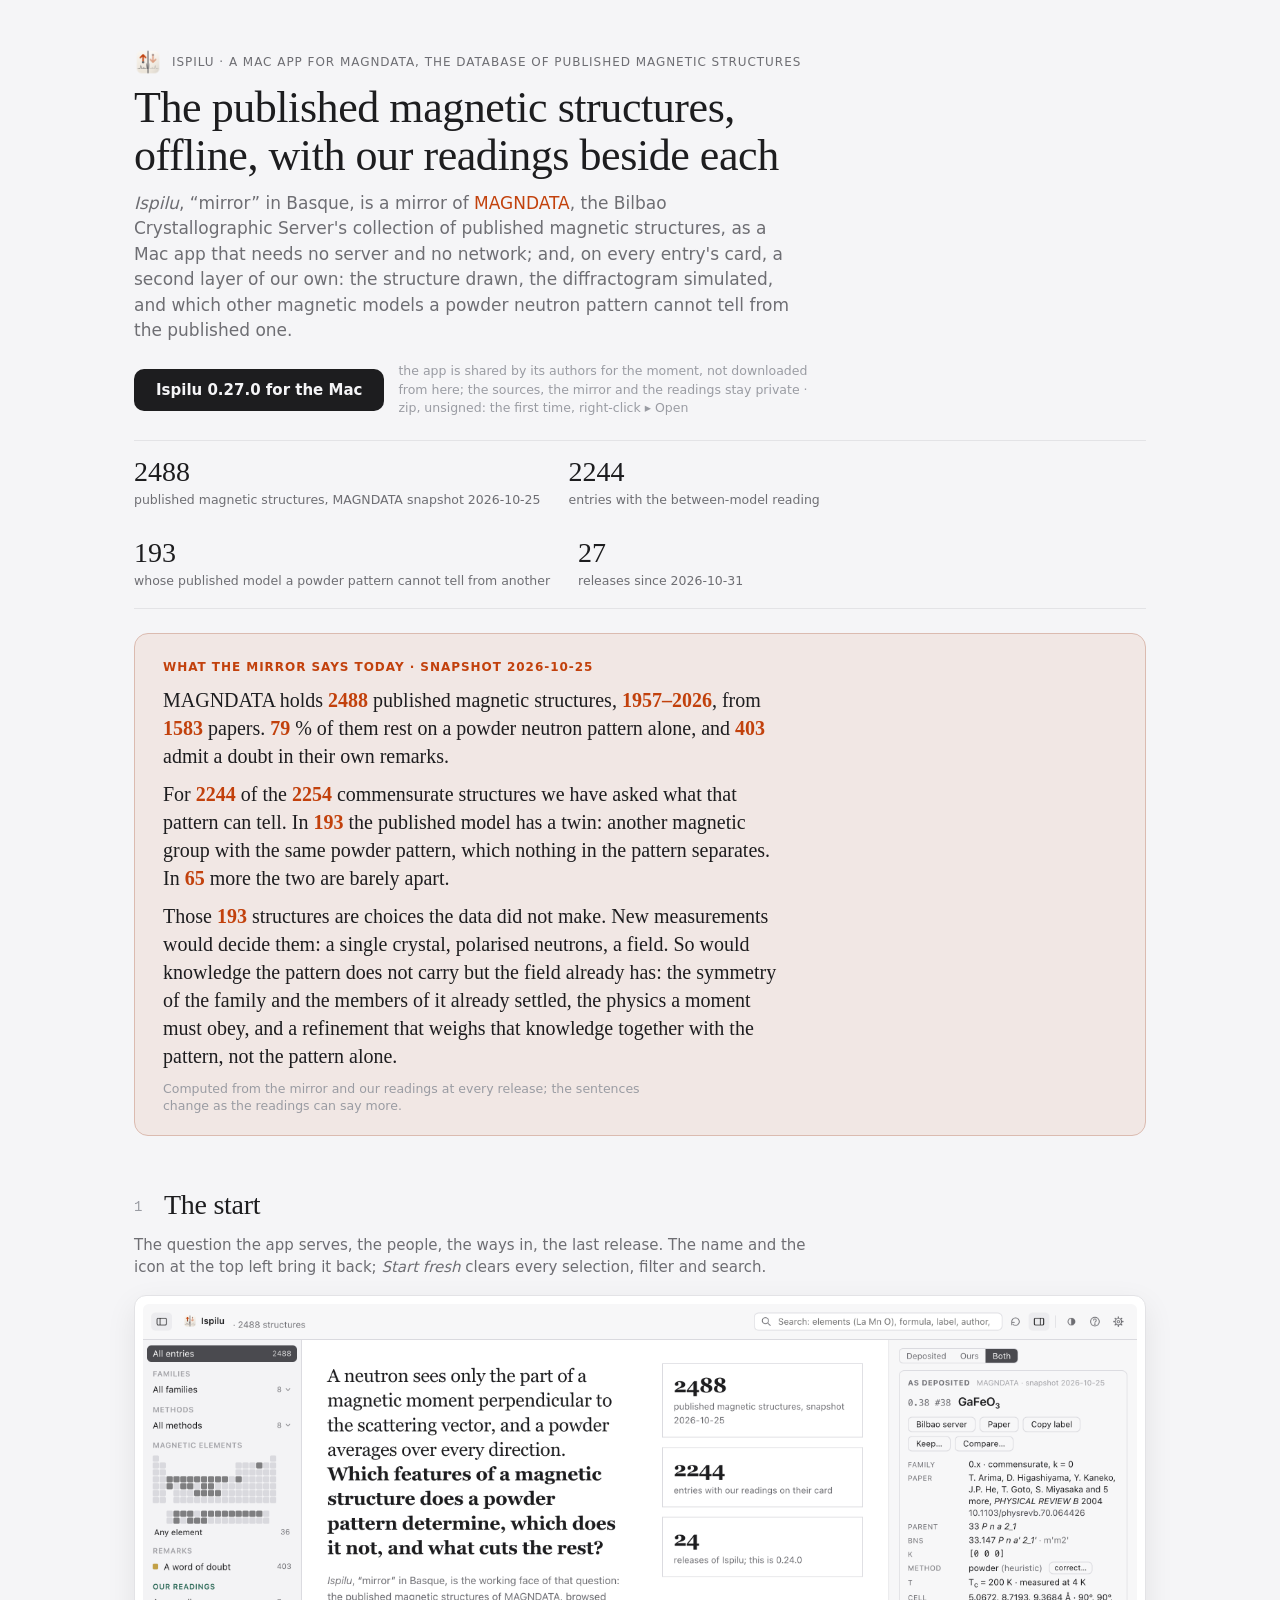
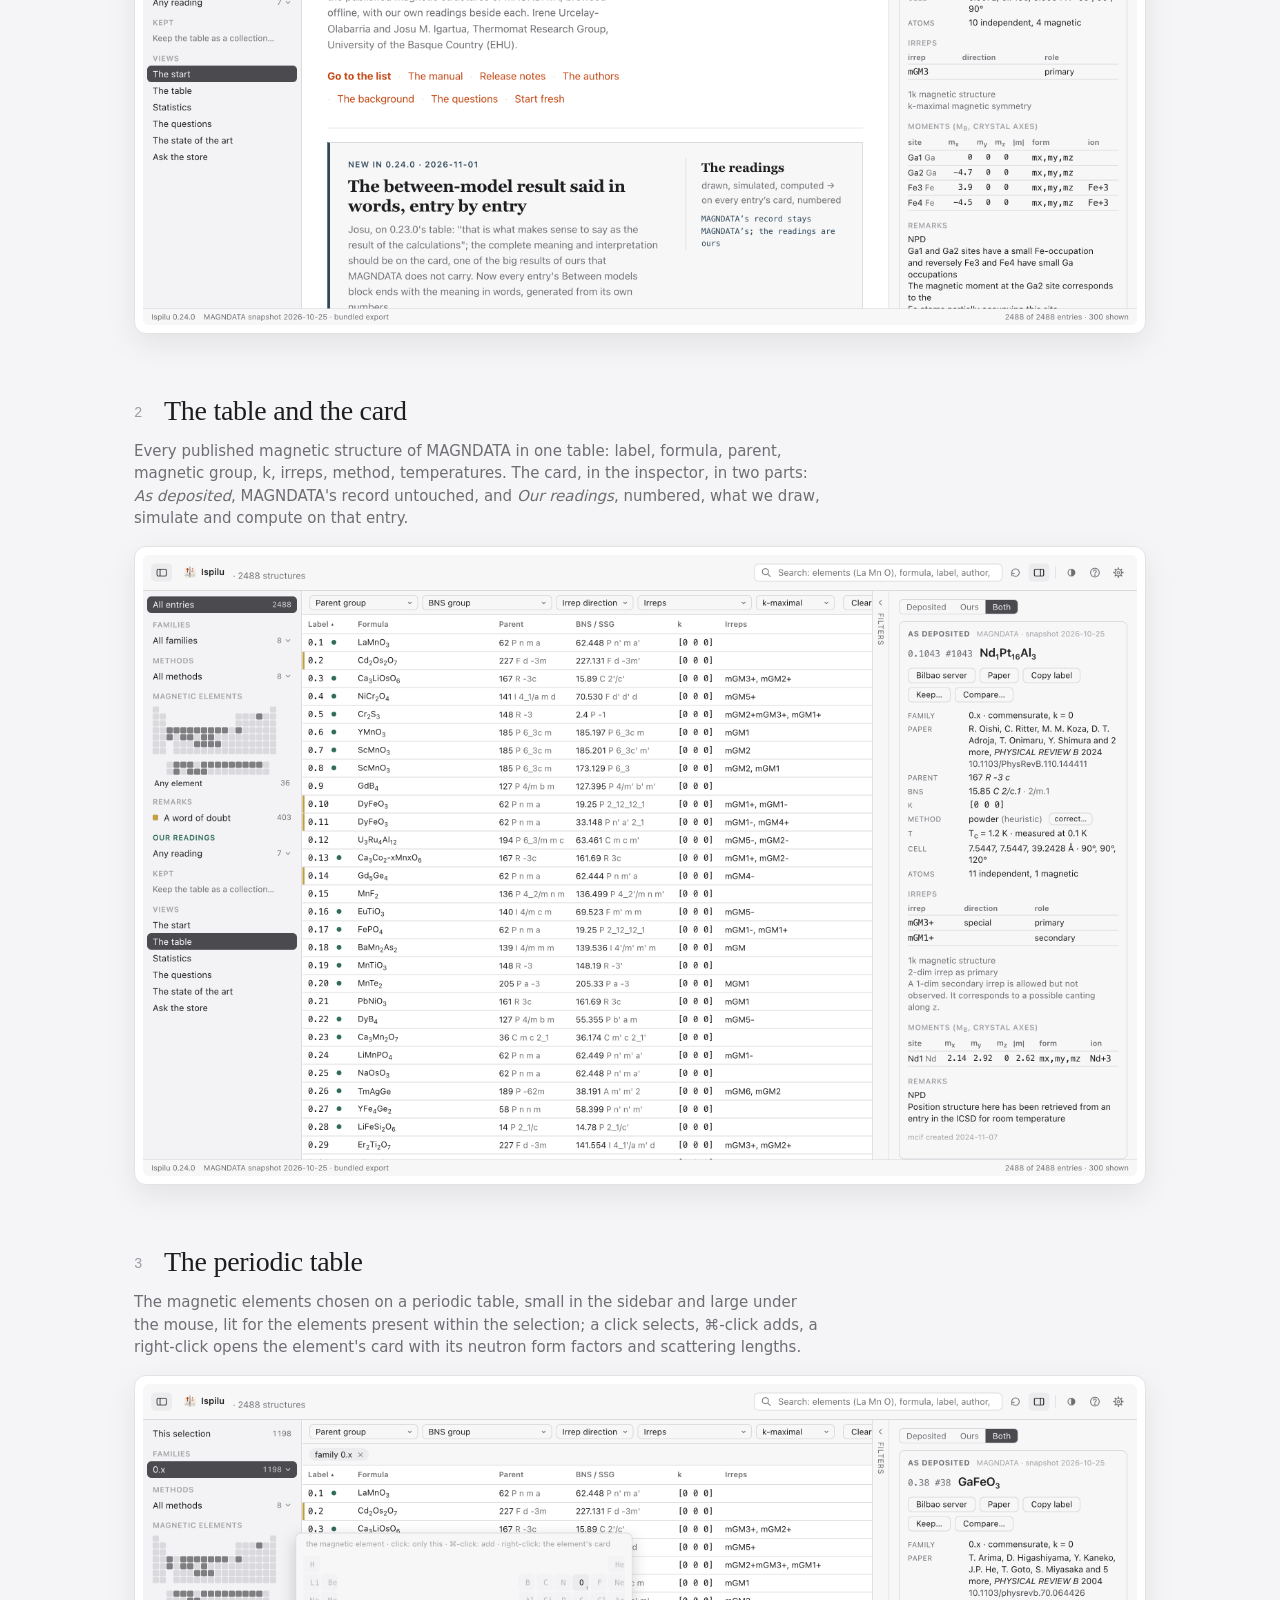
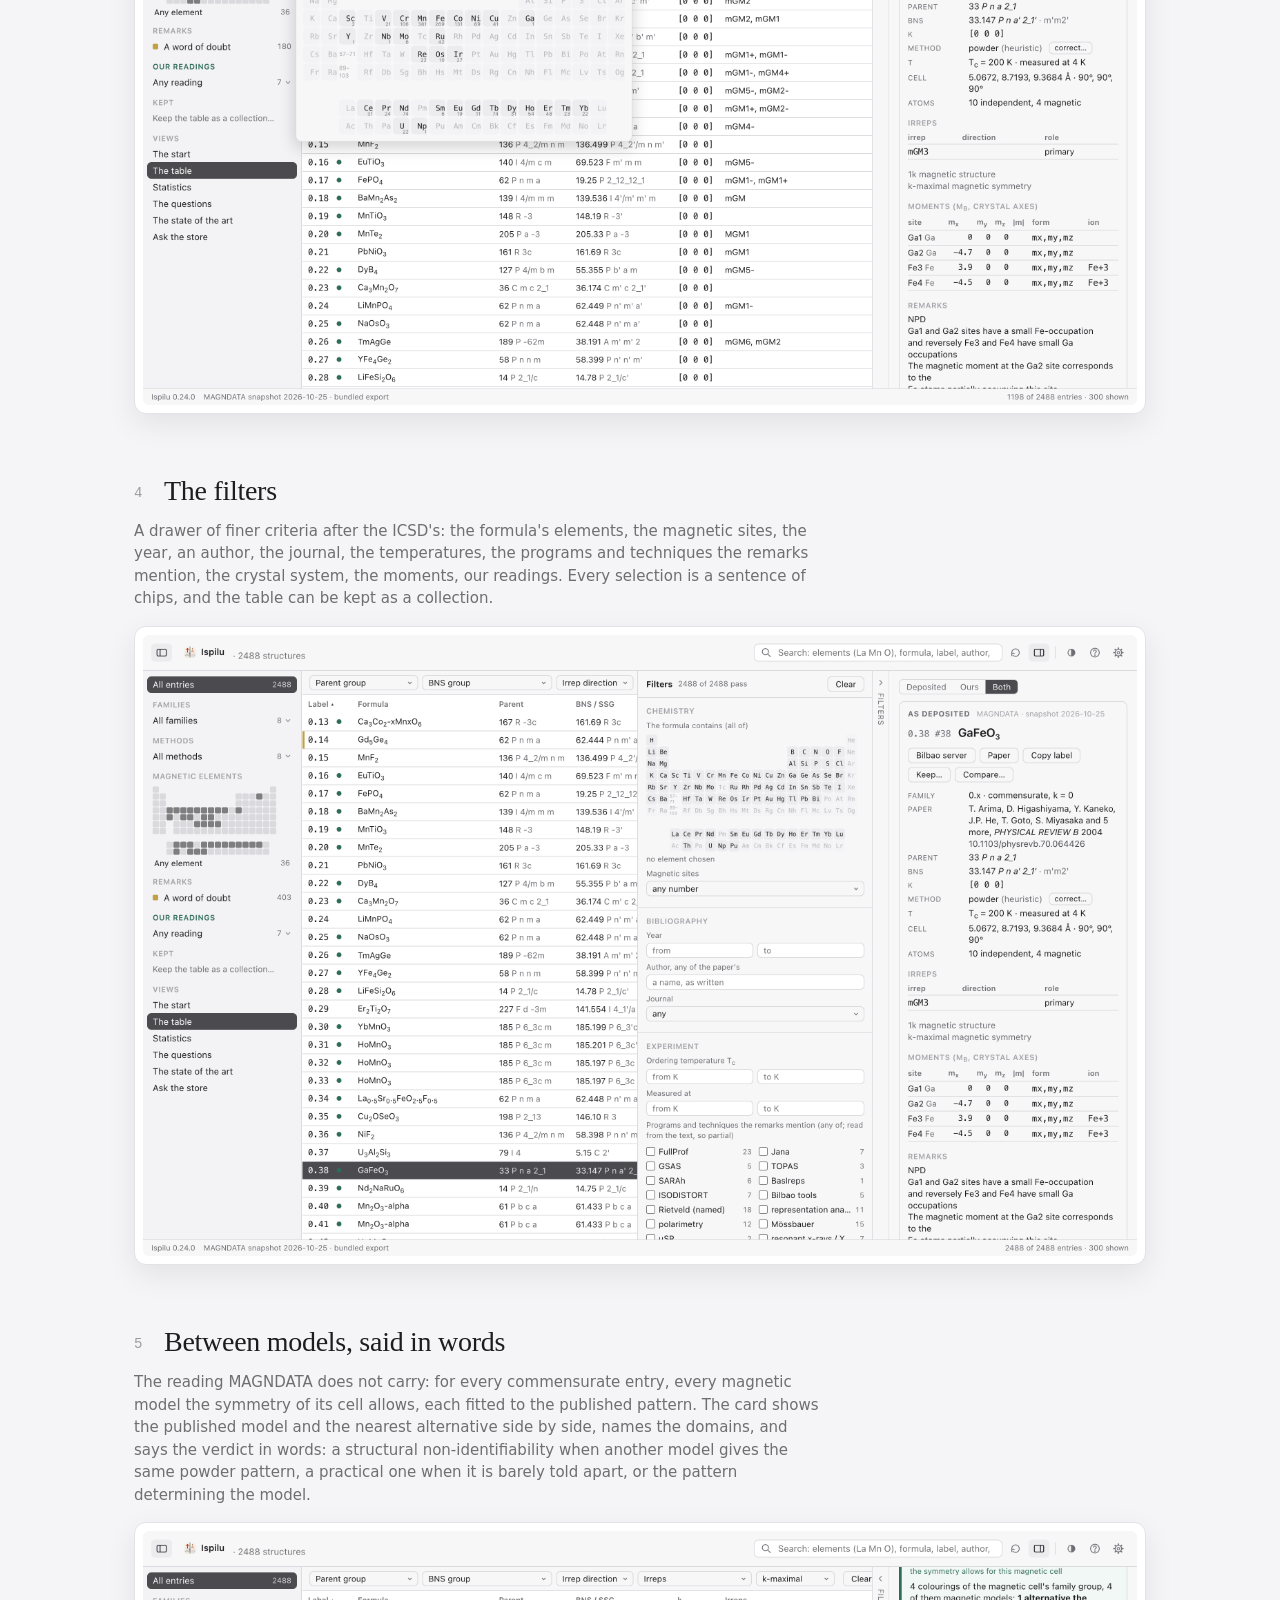
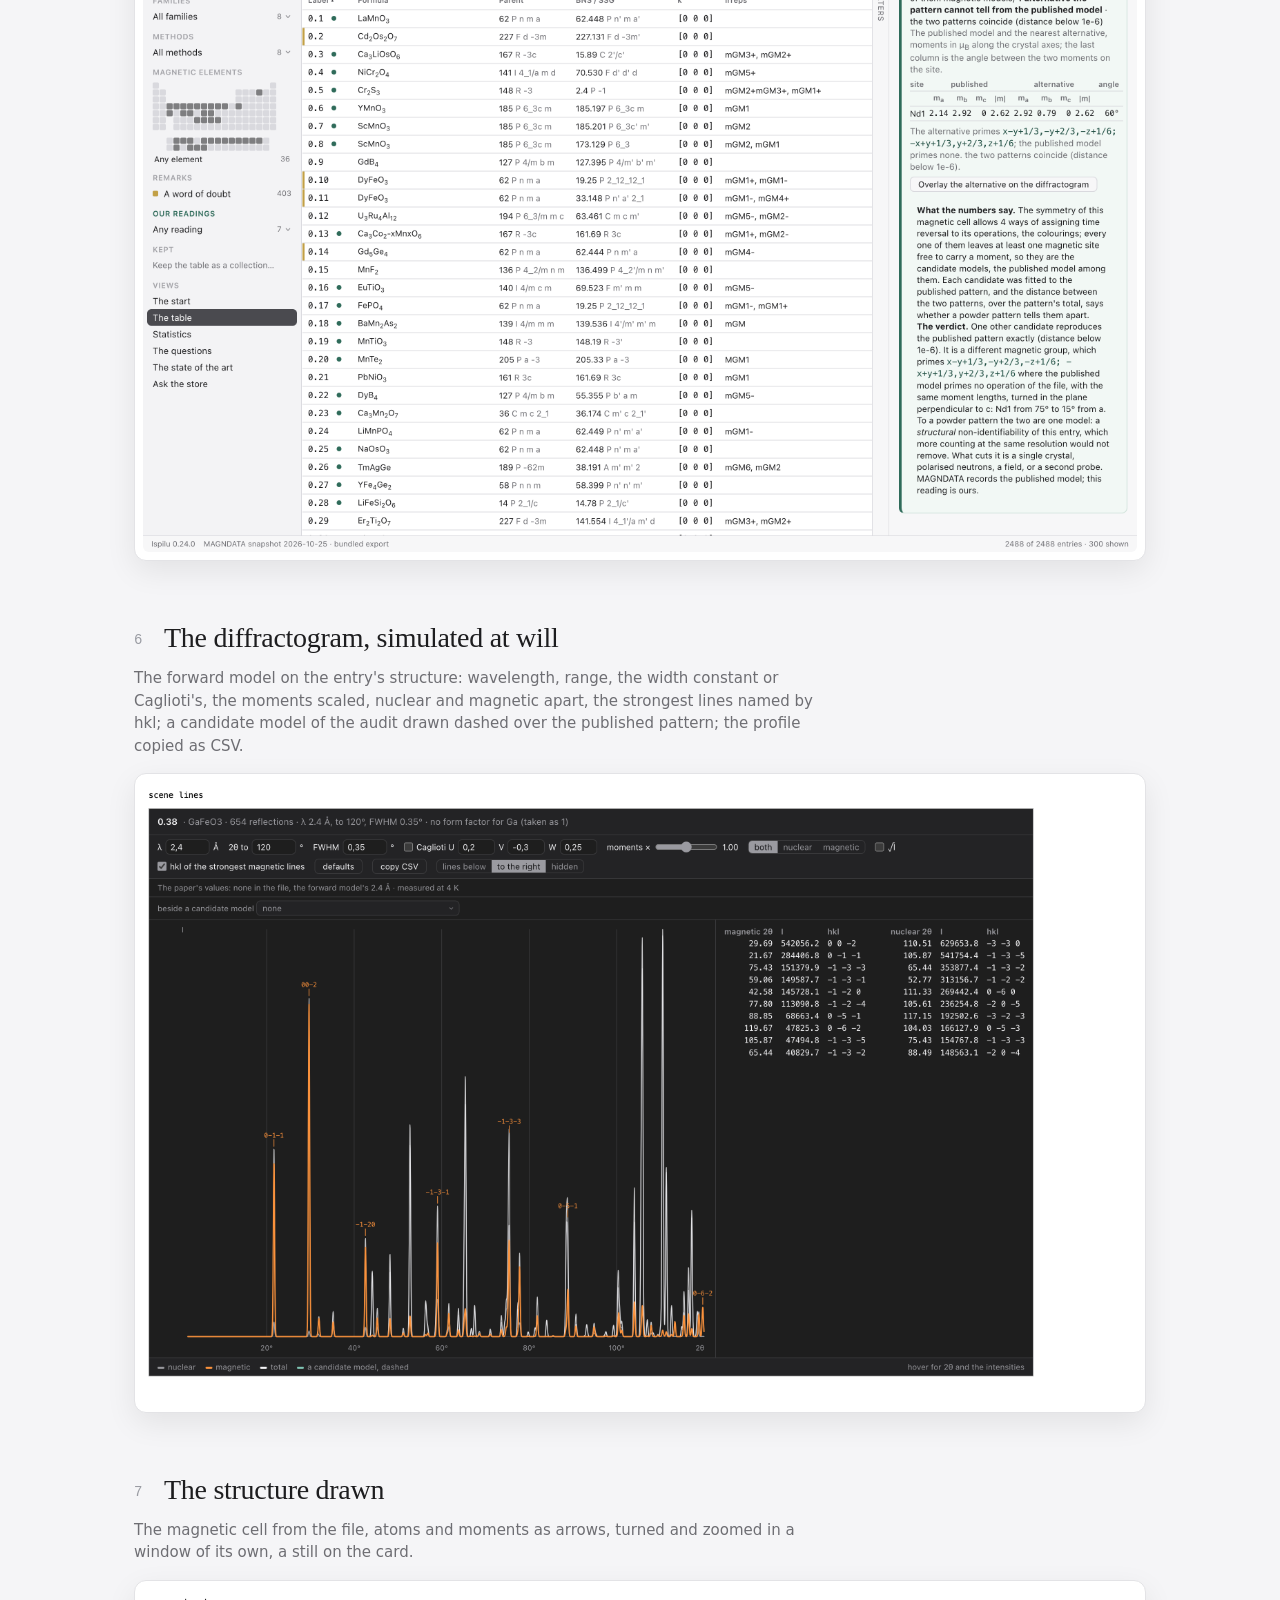
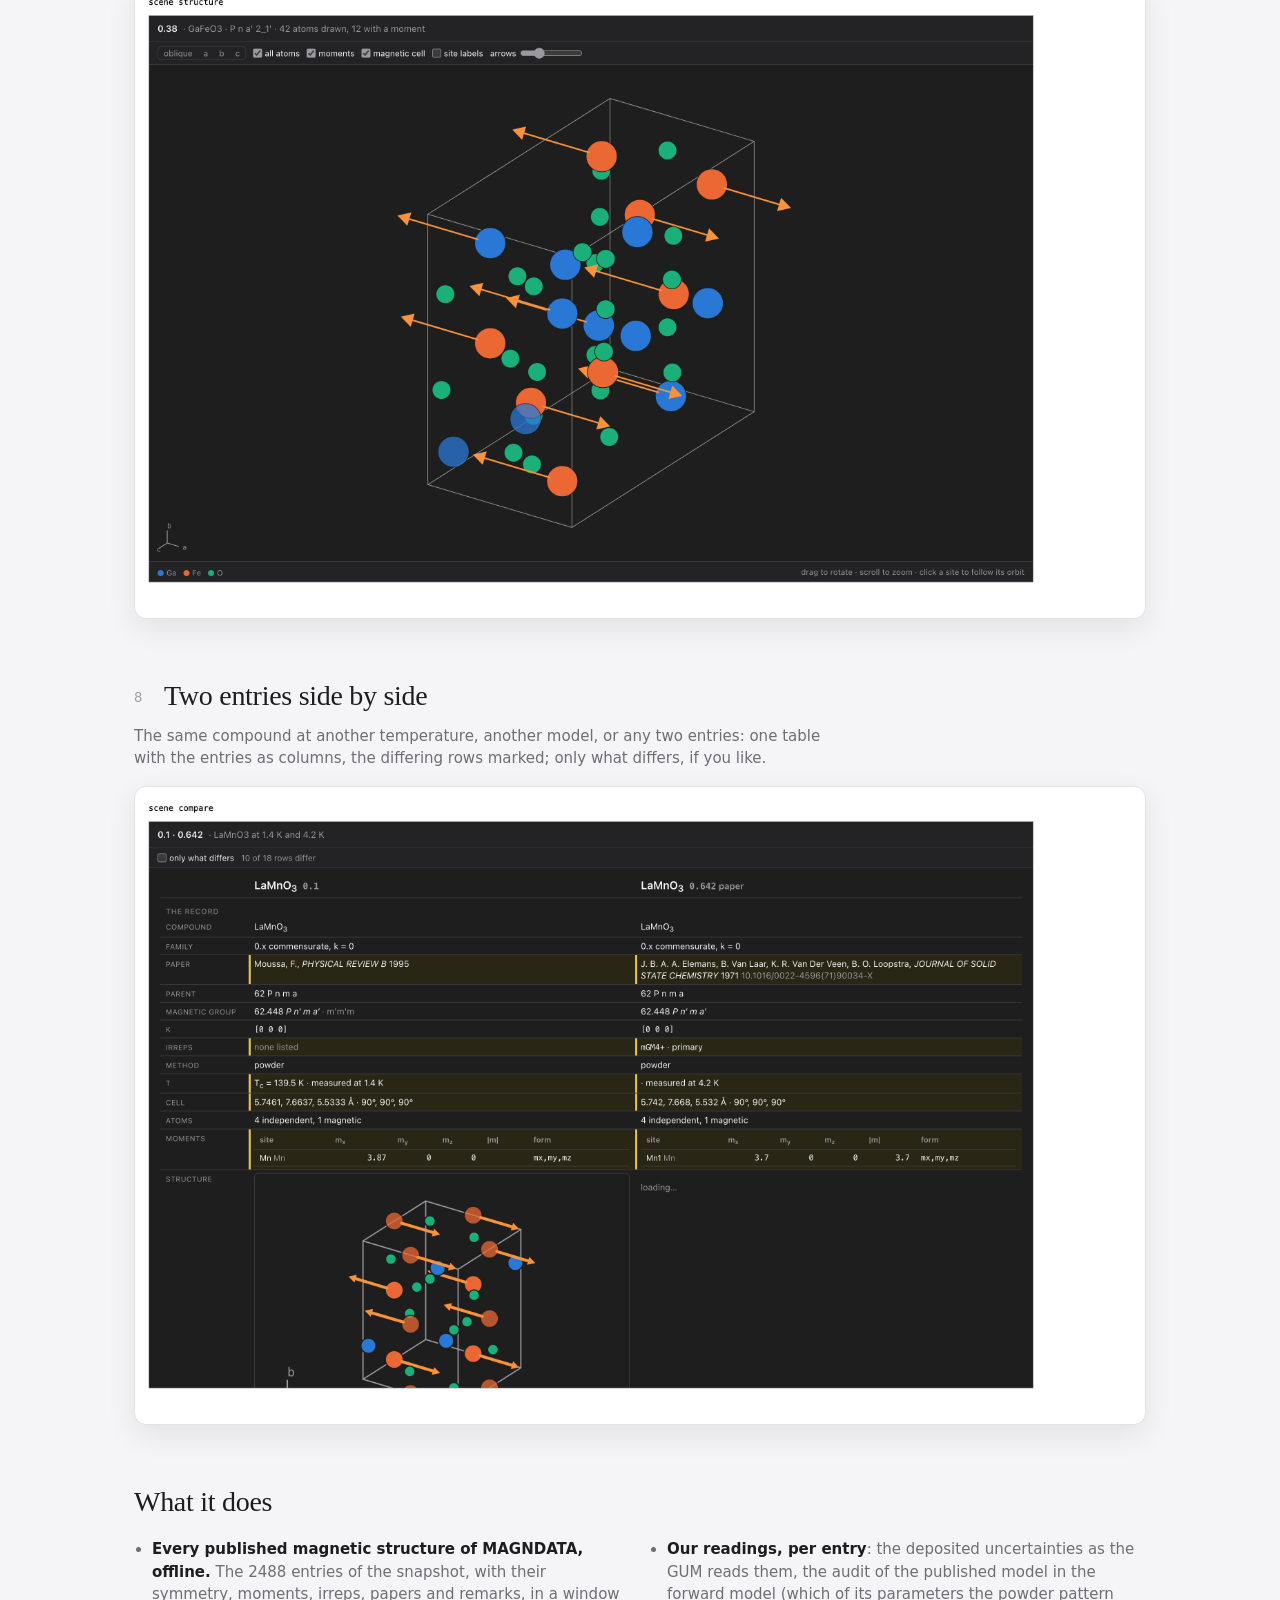
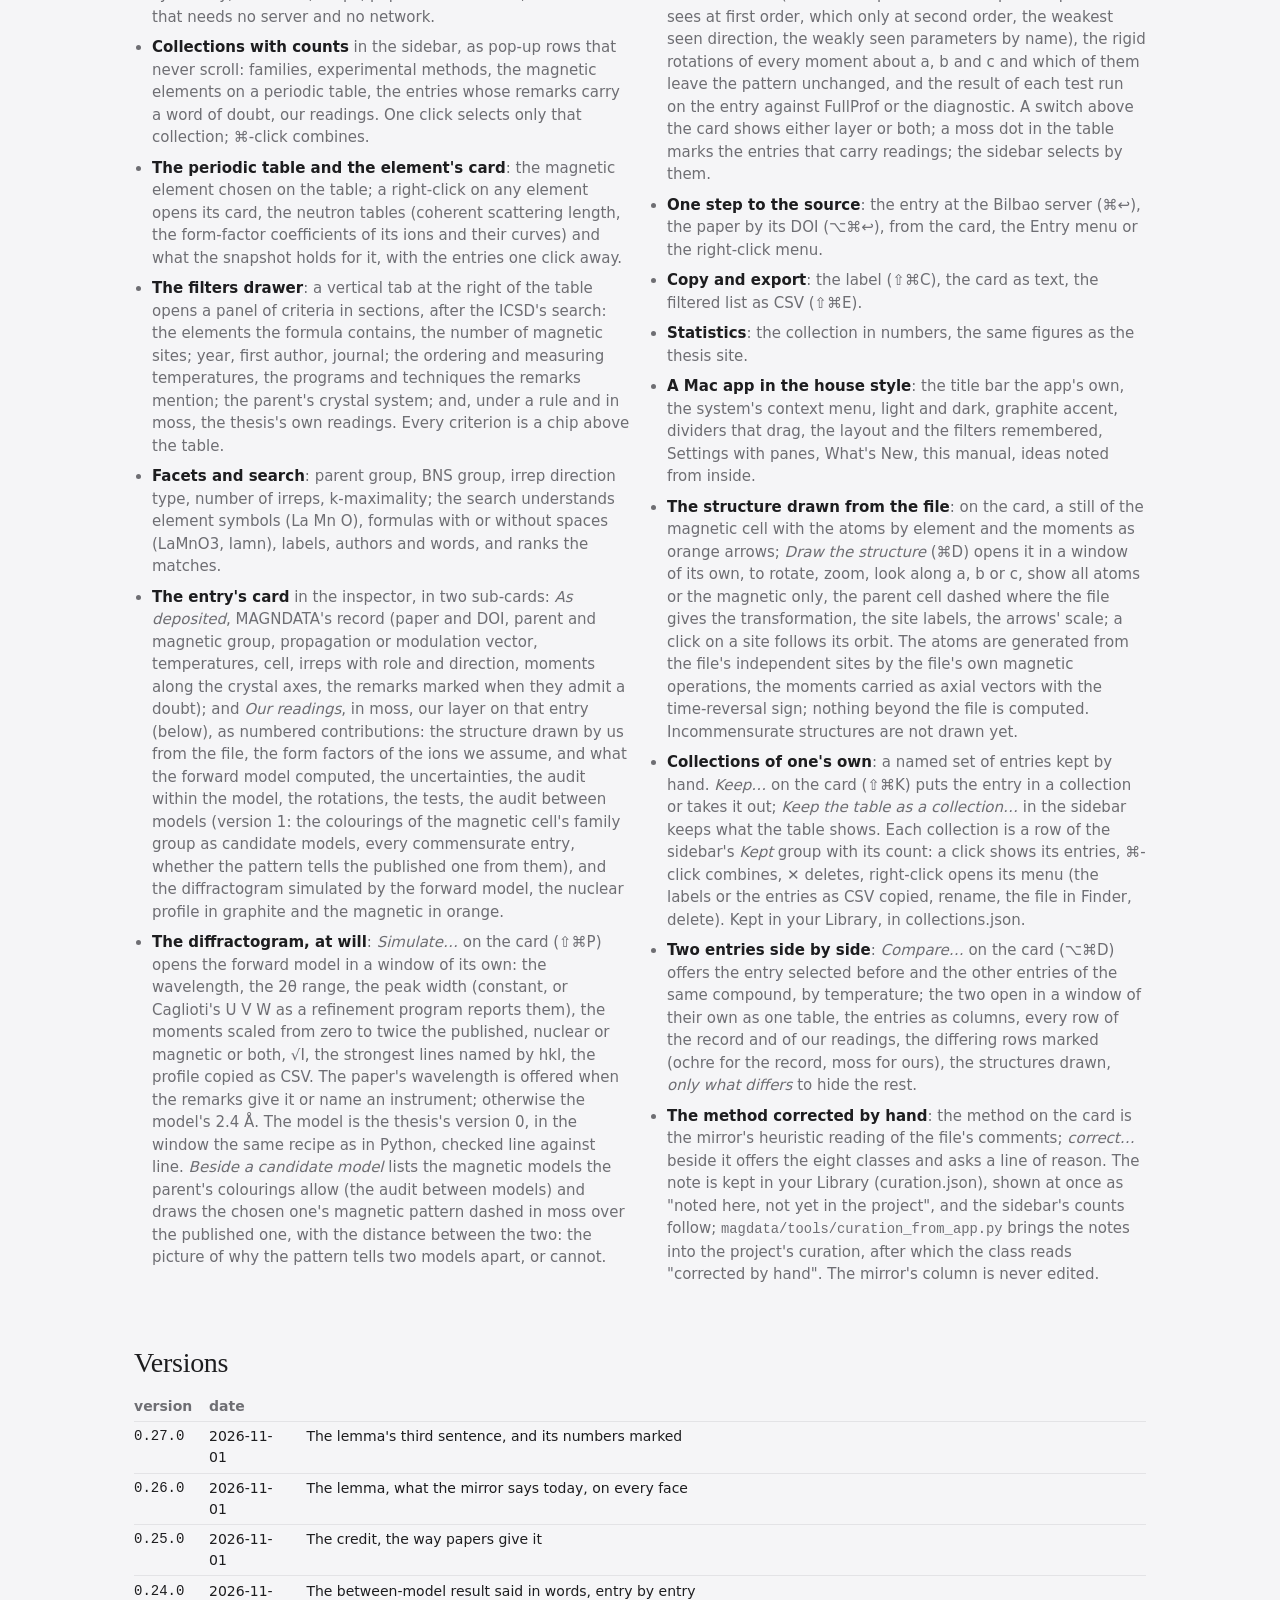
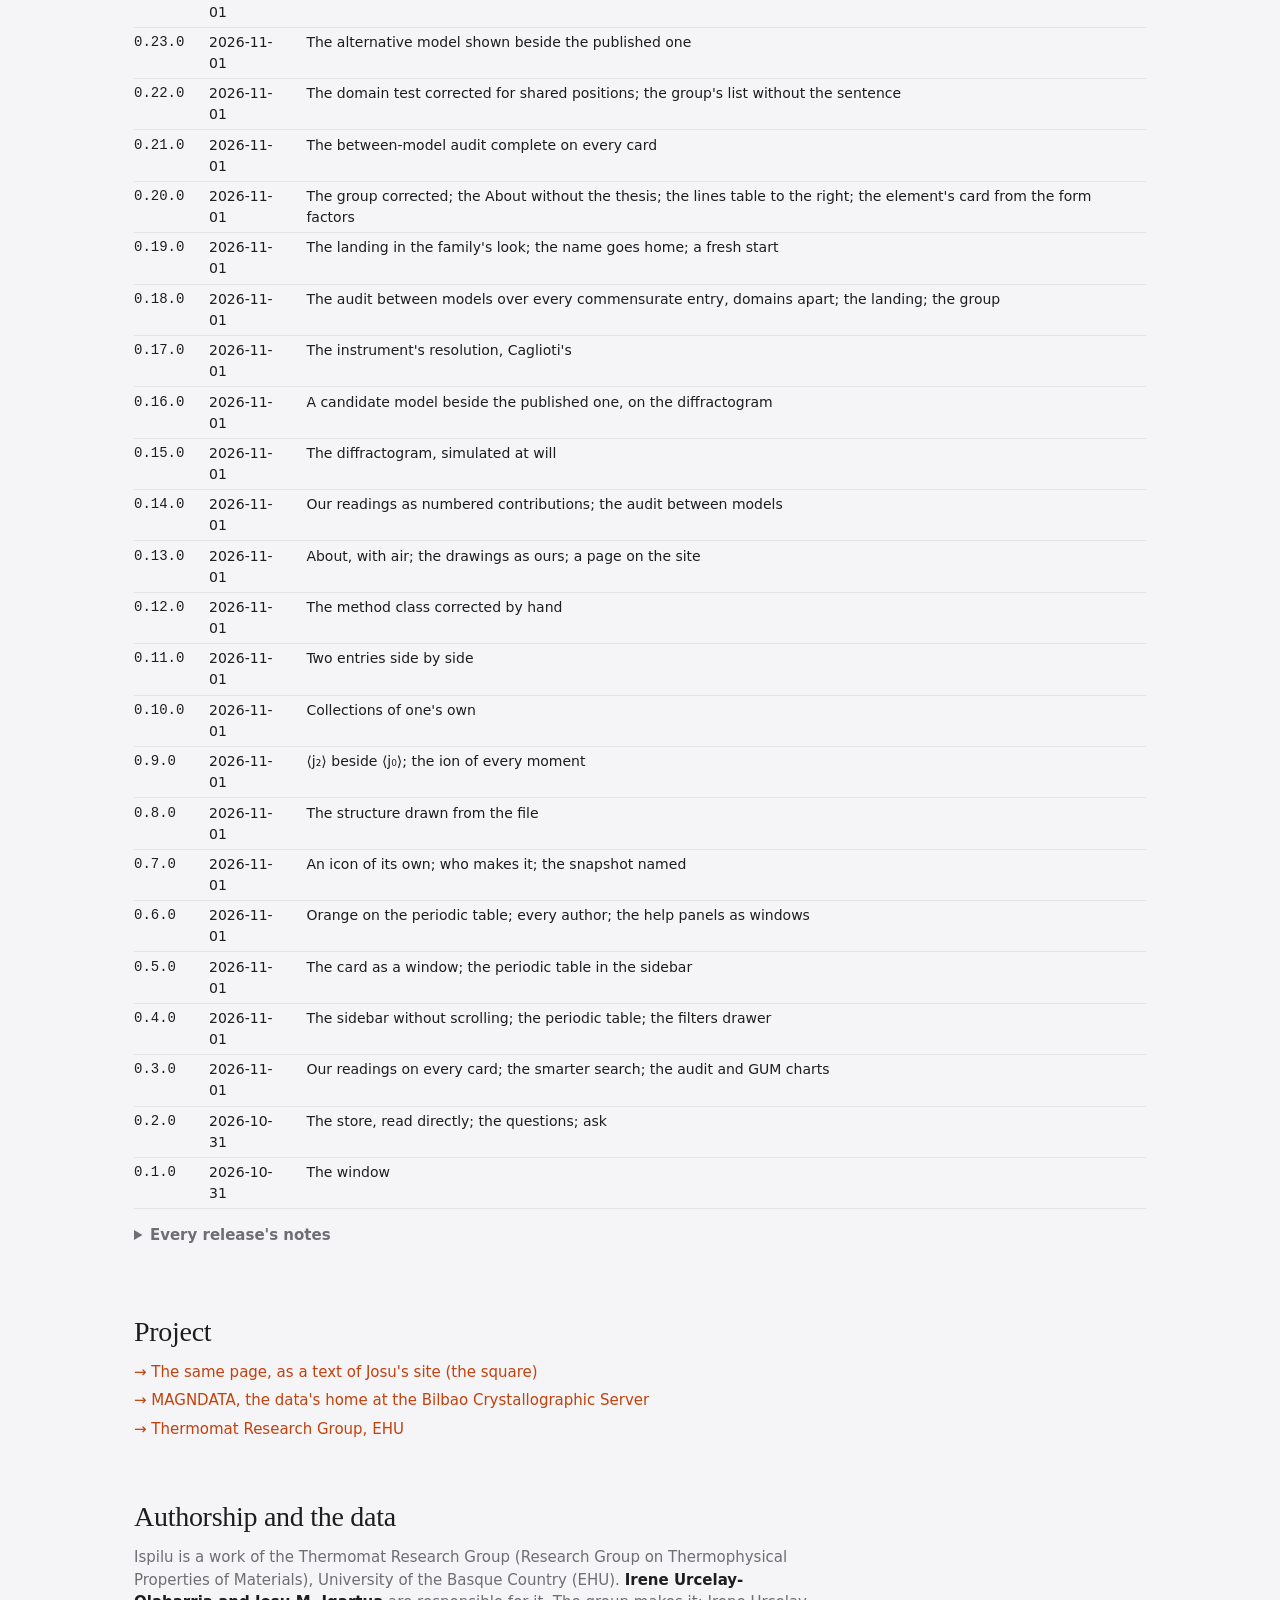
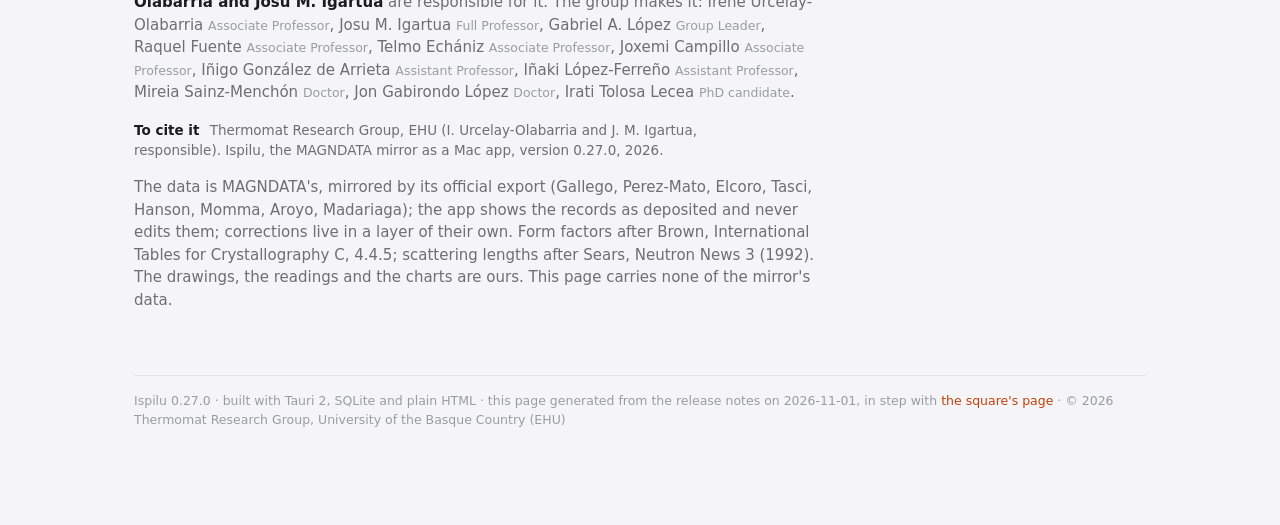
==== commit 9877d218: "Ispilu 0.27.0: the page regenerated" ====
--- a/index.html
+++ b/index.html
@@ -29,7 +29,7 @@
 ul.features{columns:2;column-gap:36px;padding-left:18px;max-width:none} ul.features li{break-inside:avoid;margin:0 0 8px;color:var(--ink2)} ul.features li b{color:var(--ink)} @media (max-width:720px){ul.features{columns:1}}
 table.versions{border-collapse:collapse;margin:.5em 0 1em;width:100%} table.versions td,table.versions th{text-align:left;padding:.3em 1.2em .3em 0;border-bottom:1px solid var(--line);font-size:14px;vertical-align:top} table.versions th{color:var(--ink2);font-weight:600} table.versions td.v{font-family:var(--mono)}
 .notes h3{font-size:17px;margin:28px 0 6px} .notes .m{color:var(--ink3);font-weight:400;font-size:13px} .notes p{color:var(--ink2);max-width:80ch;margin:0 0 8px} .notes .k{font-weight:600;color:var(--ink);margin:10px 0 2px} .notes ul{margin:0 0 8px;padding-left:20px;color:var(--ink2);max-width:80ch}
-section.lemma{border-top:1px solid var(--line);border-bottom:1px solid var(--line);padding:22px 0 18px;margin:-16px 0 48px} section.lemma .kicker{font-size:12px;font-weight:600;letter-spacing:.08em;text-transform:uppercase;color:var(--pick);margin-bottom:10px} section.lemma p{font-family:var(--serif);font-size:20px;line-height:1.4;max-width:62ch;color:var(--ink);margin:0 0 10px} section.lemma p.foot{font-family:var(--sys);font-size:12.5px;color:var(--ink3);margin:10px 0 0}
+section.lemma{background:color-mix(in srgb,var(--pick) 8%,var(--ground));border:1px solid color-mix(in srgb,var(--pick) 25%,var(--line));border-radius:14px;padding:24px 28px 20px;margin:-16px 0 48px} section.lemma p .n{font-weight:600;color:var(--pick);font-variant-numeric:tabular-nums} section.lemma .kicker{font-size:12px;font-weight:600;letter-spacing:.08em;text-transform:uppercase;color:var(--pick);margin-bottom:10px} section.lemma p{font-family:var(--serif);font-size:20px;line-height:1.4;max-width:62ch;color:var(--ink);margin:0 0 10px} section.lemma p.foot{font-family:var(--sys);font-size:12.5px;color:var(--ink3);margin:10px 0 0}
 .links a{display:block;margin:0 0 6px} #credits .role{color:var(--ink3);font-size:12.5px} #credits .cite{font-size:13.5px;color:var(--ink2)} #credits .cite .k{font-weight:600;color:var(--ink);margin-right:6px} a{color:var(--pick);text-decoration:none} a:hover{text-decoration:underline} code{font-family:var(--mono);font-size:.92em}
 footer{margin-top:64px;padding-top:16px;border-top:1px solid var(--line);font-size:12.5px;color:var(--ink3)}
 details.notes summary{cursor:pointer;font-weight:600;color:var(--ink2);margin:8px 0}
@@ -41,11 +41,11 @@
 <div class="kicker"><img src="favicon.png" alt="">Ispilu · a Mac app for MAGNDATA, the database of published magnetic structures</div>
 <h1>The published magnetic structures, offline, with our readings beside each</h1>
 <p class="lede"><i>Ispilu</i>, “mirror” in Basque, is a mirror of <a href="https://cryst.ehu.es/magndata/">MAGNDATA</a>, the Bilbao Crystallographic Server's collection of published magnetic structures, as a Mac app that needs no server and no network; and, on every entry's card, a second layer of our own: the structure drawn, the diffractogram simulated, and which other magnetic models a powder neutron pattern cannot tell from the published one.</p>
-<div class="dlrow"><span class="dlbtn" title="Shared by the authors">Ispilu 0.26.0 for the Mac</span><span class="dlnote">the app is shared by its authors for the moment, not downloaded from here; the sources, the mirror and the readings stay private · zip, unsigned: the first time, right-click ▸ Open</span></div>
-<div class="stats"><div><b>2488</b><span>published magnetic structures, MAGNDATA snapshot 2026-10-25</span></div><div><b>2244</b><span>entries with the between-model reading</span></div><div><b>193</b><span>whose published model a powder pattern cannot tell from another</span></div><div><b>26</b><span>releases since 2026-10-31</span></div></div>
+<div class="dlrow"><span class="dlbtn" title="Shared by the authors">Ispilu 0.27.0 for the Mac</span><span class="dlnote">the app is shared by its authors for the moment, not downloaded from here; the sources, the mirror and the readings stay private · zip, unsigned: the first time, right-click ▸ Open</span></div>
+<div class="stats"><div><b>2488</b><span>published magnetic structures, MAGNDATA snapshot 2026-10-25</span></div><div><b>2244</b><span>entries with the between-model reading</span></div><div><b>193</b><span>whose published model a powder pattern cannot tell from another</span></div><div><b>27</b><span>releases since 2026-10-31</span></div></div>
 </header>
 
-<section class="lemma"><div class="kicker">What the mirror says today · snapshot 2026-10-25</div><p>MAGNDATA holds 2488 published magnetic structures, 1957–2026, from 1583 papers. 79 % of them rest on a powder neutron pattern alone, and 403 admit a doubt in their own remarks.</p><p>For 2244 of the 2254 commensurate structures we have asked what that pattern can tell. In 193 the published model has a twin: another magnetic group with the same powder pattern, which nothing in the pattern separates. In 65 more the two are barely apart.</p><p>Those 193 structures are choices the data did not make. They deserve a second look: a single crystal, polarised neutrons, a field or a second probe would decide them.</p><p class="foot">Computed from the mirror and our readings at every release; the sentences change as the readings can say more.</p></section>
+<section class="lemma"><div class="kicker">What the mirror says today · snapshot 2026-10-25</div><p>MAGNDATA holds <b class="n">2488</b> published magnetic structures, <b class="n">1957–2026</b>, from <b class="n">1583</b> papers. <b class="n">79</b> % of them rest on a powder neutron pattern alone, and <b class="n">403</b> admit a doubt in their own remarks.</p><p>For <b class="n">2244</b> of the <b class="n">2254</b> commensurate structures we have asked what that pattern can tell. In <b class="n">193</b> the published model has a twin: another magnetic group with the same powder pattern, which nothing in the pattern separates. In <b class="n">65</b> more the two are barely apart.</p><p>Those <b class="n">193</b> structures are choices the data did not make. New measurements would decide them: a single crystal, polarised neutrons, a field. So would knowledge the pattern does not carry but the field already has: the symmetry of the family and the members of it already settled, the physics a moment must obey, and a refinement that weighs that knowledge together with the pattern, not the pattern alone.</p><p class="foot">Computed from the mirror and our readings at every release; the sentences change as the readings can say more.</p></section>
 
 <section id="s-start"><h2><span class="n">1</span>The start</h2><p>The question the app serves, the people, the ways in, the last release. The name and the icon at the top left bring it back; <i>Start fresh</i> clears every selection, filter and search.</p><figure><img src="shots/start.png" alt="The start" loading="lazy"></figure></section>
 <section id="s-entry"><h2><span class="n">2</span>The table and the card</h2><p>Every published magnetic structure of MAGNDATA in one table: label, formula, parent, magnetic group, k, irreps, method, temperatures. The card, in the inspector, in two parts: <i>As deposited</i>, MAGNDATA's record untouched, and <i>Our readings</i>, numbered, what we draw, simulate and compute on that entry.</p><figure><img src="shots/entry.png" alt="The table and the card" loading="lazy"></figure></section>
@@ -58,8 +58,9 @@
 
 <section id="what"><h2>What it does</h2><ul class="features"><li><b>Every published magnetic structure of MAGNDATA, offline.</b> The 2488 entries of the snapshot, with their symmetry, moments, irreps, papers and remarks, in a window that needs no server and no network.</li><li><b>Collections with counts</b> in the sidebar, as pop-up rows that never scroll: families, experimental methods, the magnetic elements on a periodic table, the entries whose remarks carry a word of doubt, our readings. One click selects only that collection; ⌘-click combines.</li><li><b>The periodic table and the element&#x27;s card</b>: the magnetic element chosen on the table; a right-click on any element opens its card, the neutron tables (coherent scattering length, the form-factor coefficients of its ions and their curves) and what the snapshot holds for it, with the entries one click away.</li><li><b>The filters drawer</b>: a vertical tab at the right of the table opens a panel of criteria in sections, after the ICSD&#x27;s search: the elements the formula contains, the number of magnetic sites; year, first author, journal; the ordering and measuring temperatures, the programs and techniques the remarks mention; the parent&#x27;s crystal system; and, under a rule and in moss, the thesis&#x27;s own readings. Every criterion is a chip above the table.</li><li><b>Facets and search</b>: parent group, BNS group, irrep direction type, number of irreps, k-maximality; the search understands element symbols (La Mn O), formulas with or without spaces (LaMnO3, lamn), labels, authors and words, and ranks the matches.</li><li><b>The entry&#x27;s card</b> in the inspector, in two sub-cards: <i>As deposited</i>, MAGNDATA&#x27;s record (paper and DOI, parent and magnetic group, propagation or modulation vector, temperatures, cell, irreps with role and direction, moments along the crystal axes, the remarks marked when they admit a doubt); and <i>Our readings</i>, in moss, our layer on that entry (below), as numbered contributions: the structure drawn by us from the file, the form factors of the ions we assume, and what the forward model computed, the uncertainties, the audit within the model, the rotations, the tests, the audit between models (version 1: the colourings of the magnetic cell&#x27;s family group as candidate models, every commensurate entry, whether the pattern tells the published one from them), and the diffractogram simulated by the forward model, the nuclear profile in graphite and the magnetic in orange.</li><li><b>The diffractogram, at will</b>: <i>Simulate…</i> on the card (⇧⌘P) opens the forward model in a window of its own: the wavelength, the 2θ range, the peak width (constant, or Caglioti&#x27;s U V W as a refinement program reports them), the moments scaled from zero to twice the published, nuclear or magnetic or both, √I, the strongest lines named by hkl, the profile copied as CSV. The paper&#x27;s wavelength is offered when the remarks give it or name an instrument; otherwise the model&#x27;s 2.4 Å. The model is the thesis&#x27;s version 0, in the window the same recipe as in Python, checked line against line. <i>Beside a candidate model</i> lists the magnetic models the parent&#x27;s colourings allow (the audit between models) and draws the chosen one&#x27;s magnetic pattern dashed in moss over the published one, with the distance between the two: the picture of why the pattern tells two models apart, or cannot.</li><li><b>Our readings, per entry</b>: the deposited uncertainties as the GUM reads them, the audit of the published model in the forward model (which of its parameters the powder pattern sees at first order, which only at second order, the weakest seen direction, the weakly seen parameters by name), the rigid rotations of every moment about a, b and c and which of them leave the pattern unchanged, and the result of each test run on the entry against FullProf or the diagnostic. A switch above the card shows either layer or both; a moss dot in the table marks the entries that carry readings; the sidebar selects by them.</li><li><b>One step to the source</b>: the entry at the Bilbao server (⌘↩), the paper by its DOI (⌥⌘↩), from the card, the Entry menu or the right-click menu.</li><li><b>Copy and export</b>: the label (⇧⌘C), the card as text, the filtered list as CSV (⇧⌘E).</li><li><b>Statistics</b>: the collection in numbers, the same figures as the thesis site.</li><li><b>A Mac app in the house style</b>: the title bar the app&#x27;s own, the system&#x27;s context menu, light and dark, graphite accent, dividers that drag, the layout and the filters remembered, Settings with panes, What&#x27;s New, this manual, ideas noted from inside.</li><li><b>The structure drawn from the file</b>: on the card, a still of the magnetic cell with the atoms by element and the moments as orange arrows; <i>Draw the structure</i> (⌘D) opens it in a window of its own, to rotate, zoom, look along a, b or c, show all atoms or the magnetic only, the parent cell dashed where the file gives the transformation, the site labels, the arrows&#x27; scale; a click on a site follows its orbit. The atoms are generated from the file&#x27;s independent sites by the file&#x27;s own magnetic operations, the moments carried as axial vectors with the time-reversal sign; nothing beyond the file is computed. Incommensurate structures are not drawn yet.</li><li><b>Collections of one&#x27;s own</b>: a named set of entries kept by hand. <i>Keep…</i> on the card (⇧⌘K) puts the entry in a collection or takes it out; <i>Keep the table as a collection…</i> in the sidebar keeps what the table shows. Each collection is a row of the sidebar&#x27;s <i>Kept</i> group with its count: a click shows its entries, ⌘-click combines, ✕ deletes, right-click opens its menu (the labels or the entries as CSV copied, rename, the file in Finder, delete). Kept in your Library, in collections.json.</li><li><b>Two entries side by side</b>: <i>Compare…</i> on the card (⌥⌘D) offers the entry selected before and the other entries of the same compound, by temperature; the two open in a window of their own as one table, the entries as columns, every row of the record and of our readings, the differing rows marked (ochre for the record, moss for ours), the structures drawn, <i>only what differs</i> to hide the rest.</li><li><b>The method corrected by hand</b>: the method on the card is the mirror&#x27;s heuristic reading of the file&#x27;s comments; <i>correct…</i> beside it offers the eight classes and asks a line of reason. The note is kept in your Library (curation.json), shown at once as &quot;noted here, not yet in the project&quot;, and the sidebar&#x27;s counts follow; <code>magdata/tools/curation_from_app.py</code> brings the notes into the project&#x27;s curation, after which the class reads &quot;corrected by hand&quot;. The mirror&#x27;s column is never edited.</li></ul></section>
 
-<section id="versions"><h2>Versions</h2><table class="versions"><tr><th>version</th><th>date</th><th></th></tr><tr><td class="v">0.26.0</td><td>2026-11-01</td><td>The lemma, what the mirror says today, on every face</td></tr><tr><td class="v">0.25.0</td><td>2026-11-01</td><td>The credit, the way papers give it</td></tr><tr><td class="v">0.24.0</td><td>2026-11-01</td><td>The between-model result said in words, entry by entry</td></tr><tr><td class="v">0.23.0</td><td>2026-11-01</td><td>The alternative model shown beside the published one</td></tr><tr><td class="v">0.22.0</td><td>2026-11-01</td><td>The domain test corrected for shared positions; the group&#x27;s list without the sentence</td></tr><tr><td class="v">0.21.0</td><td>2026-11-01</td><td>The between-model audit complete on every card</td></tr><tr><td class="v">0.20.0</td><td>2026-11-01</td><td>The group corrected; the About without the thesis; the lines table to the right; the element&#x27;s card from the form factors</td></tr><tr><td class="v">0.19.0</td><td>2026-11-01</td><td>The landing in the family&#x27;s look; the name goes home; a fresh start</td></tr><tr><td class="v">0.18.0</td><td>2026-11-01</td><td>The audit between models over every commensurate entry, domains apart; the landing; the group</td></tr><tr><td class="v">0.17.0</td><td>2026-11-01</td><td>The instrument&#x27;s resolution, Caglioti&#x27;s</td></tr><tr><td class="v">0.16.0</td><td>2026-11-01</td><td>A candidate model beside the published one, on the diffractogram</td></tr><tr><td class="v">0.15.0</td><td>2026-11-01</td><td>The diffractogram, simulated at will</td></tr><tr><td class="v">0.14.0</td><td>2026-11-01</td><td>Our readings as numbered contributions; the audit between models</td></tr><tr><td class="v">0.13.0</td><td>2026-11-01</td><td>About, with air; the drawings as ours; a page on the site</td></tr><tr><td class="v">0.12.0</td><td>2026-11-01</td><td>The method class corrected by hand</td></tr><tr><td class="v">0.11.0</td><td>2026-11-01</td><td>Two entries side by side</td></tr><tr><td class="v">0.10.0</td><td>2026-11-01</td><td>Collections of one&#x27;s own</td></tr><tr><td class="v">0.9.0</td><td>2026-11-01</td><td>⟨j₂⟩ beside ⟨j₀⟩; the ion of every moment</td></tr><tr><td class="v">0.8.0</td><td>2026-11-01</td><td>The structure drawn from the file</td></tr><tr><td class="v">0.7.0</td><td>2026-11-01</td><td>An icon of its own; who makes it; the snapshot named</td></tr><tr><td class="v">0.6.0</td><td>2026-11-01</td><td>Orange on the periodic table; every author; the help panels as windows</td></tr><tr><td class="v">0.5.0</td><td>2026-11-01</td><td>The card as a window; the periodic table in the sidebar</td></tr><tr><td class="v">0.4.0</td><td>2026-11-01</td><td>The sidebar without scrolling; the periodic table; the filters drawer</td></tr><tr><td class="v">0.3.0</td><td>2026-11-01</td><td>Our readings on every card; the smarter search; the audit and GUM charts</td></tr><tr><td class="v">0.2.0</td><td>2026-10-31</td><td>The store, read directly; the questions; ask</td></tr><tr><td class="v">0.1.0</td><td>2026-10-31</td><td>The window</td></tr></table>
-<details class="notes"><summary>Every release's notes</summary><h3 id="v0-26-0">0.26.0 · The lemma, what the mirror says today, on every face <span class="m">2026-11-01</span></h3><p>Josu: a hook sentence, a lemma, not the features but the information under them, what the collection and our readings let us say at its current state; evolving as the readings can say more; on the mother site and its public edition, in the app and on the app&#x27;s page, synced whenever it changes. Done: the sentences live in one file, magdata/lemma.yml, with the numbers as placeholders; tools/lemma.py fills them from the store and the thesis database at every build and release; every face reads the result.</p><p class="k">Added</p><ul><li>&quot;The start page carries the lemma under the question, in serif on the orange tint, with the snapshot it speaks of; the About carries it too. Today it says: 2488 published magnetic structures, 79 % on a powder pattern alone, 403 admitting a doubt; of 2244 commensurate ones audited, 193 whose published model has a twin a powder pattern cannot separate, 65 more barely apart; those 193 deserve a second look.&quot;</li><li>&quot;The same sentences, from the same file, on the mother site&#x27;s home and its public edition, on the app&#x27;s own page and on the square&#x27;s text; `npm run site` and the site&#x27;s build refresh them.&quot;</li></ul>
+<section id="versions"><h2>Versions</h2><table class="versions"><tr><th>version</th><th>date</th><th></th></tr><tr><td class="v">0.27.0</td><td>2026-11-01</td><td>The lemma&#x27;s third sentence, and its numbers marked</td></tr><tr><td class="v">0.26.0</td><td>2026-11-01</td><td>The lemma, what the mirror says today, on every face</td></tr><tr><td class="v">0.25.0</td><td>2026-11-01</td><td>The credit, the way papers give it</td></tr><tr><td class="v">0.24.0</td><td>2026-11-01</td><td>The between-model result said in words, entry by entry</td></tr><tr><td class="v">0.23.0</td><td>2026-11-01</td><td>The alternative model shown beside the published one</td></tr><tr><td class="v">0.22.0</td><td>2026-11-01</td><td>The domain test corrected for shared positions; the group&#x27;s list without the sentence</td></tr><tr><td class="v">0.21.0</td><td>2026-11-01</td><td>The between-model audit complete on every card</td></tr><tr><td class="v">0.20.0</td><td>2026-11-01</td><td>The group corrected; the About without the thesis; the lines table to the right; the element&#x27;s card from the form factors</td></tr><tr><td class="v">0.19.0</td><td>2026-11-01</td><td>The landing in the family&#x27;s look; the name goes home; a fresh start</td></tr><tr><td class="v">0.18.0</td><td>2026-11-01</td><td>The audit between models over every commensurate entry, domains apart; the landing; the group</td></tr><tr><td class="v">0.17.0</td><td>2026-11-01</td><td>The instrument&#x27;s resolution, Caglioti&#x27;s</td></tr><tr><td class="v">0.16.0</td><td>2026-11-01</td><td>A candidate model beside the published one, on the diffractogram</td></tr><tr><td class="v">0.15.0</td><td>2026-11-01</td><td>The diffractogram, simulated at will</td></tr><tr><td class="v">0.14.0</td><td>2026-11-01</td><td>Our readings as numbered contributions; the audit between models</td></tr><tr><td class="v">0.13.0</td><td>2026-11-01</td><td>About, with air; the drawings as ours; a page on the site</td></tr><tr><td class="v">0.12.0</td><td>2026-11-01</td><td>The method class corrected by hand</td></tr><tr><td class="v">0.11.0</td><td>2026-11-01</td><td>Two entries side by side</td></tr><tr><td class="v">0.10.0</td><td>2026-11-01</td><td>Collections of one&#x27;s own</td></tr><tr><td class="v">0.9.0</td><td>2026-11-01</td><td>⟨j₂⟩ beside ⟨j₀⟩; the ion of every moment</td></tr><tr><td class="v">0.8.0</td><td>2026-11-01</td><td>The structure drawn from the file</td></tr><tr><td class="v">0.7.0</td><td>2026-11-01</td><td>An icon of its own; who makes it; the snapshot named</td></tr><tr><td class="v">0.6.0</td><td>2026-11-01</td><td>Orange on the periodic table; every author; the help panels as windows</td></tr><tr><td class="v">0.5.0</td><td>2026-11-01</td><td>The card as a window; the periodic table in the sidebar</td></tr><tr><td class="v">0.4.0</td><td>2026-11-01</td><td>The sidebar without scrolling; the periodic table; the filters drawer</td></tr><tr><td class="v">0.3.0</td><td>2026-11-01</td><td>Our readings on every card; the smarter search; the audit and GUM charts</td></tr><tr><td class="v">0.2.0</td><td>2026-10-31</td><td>The store, read directly; the questions; ask</td></tr><tr><td class="v">0.1.0</td><td>2026-10-31</td><td>The window</td></tr></table>
+<details class="notes"><summary>Every release's notes</summary><h3 id="v0-27-0">0.27.0 · The lemma&#x27;s third sentence, and its numbers marked <span class="m">2026-11-01</span></h3><p>Josu, on the app&#x27;s page: the tinted background is good; a visual separation for the sentences that carry data; and the third sentence should say, without naming the thesis, what is in our hands besides new measurements, since we will not measure but we can say how and where to look, and the refinement in another form is ours. The numbers in the lemma are now marked in the accent on every face, and the third sentence says that knowledge the pattern does not carry would decide the twins too: the symmetry of the family and the members of it already settled, the physics a moment must obey, and a refinement that weighs that knowledge together with the pattern.</p><p class="k">Changed</p><ul><li>&quot;The lemma&#x27;s numbers in bold accent (tabular figures) on the start page, in the About, on the mother site and on both pages; the app&#x27;s page lays the lemma on the tint, as the start page does.&quot;</li><li>&quot;The third sentence of the lemma (magdata/lemma.yml), as above.&quot;</li></ul>
+<h3 id="v0-26-0">0.26.0 · The lemma, what the mirror says today, on every face <span class="m">2026-11-01</span></h3><p>Josu: a hook sentence, a lemma, not the features but the information under them, what the collection and our readings let us say at its current state; evolving as the readings can say more; on the mother site and its public edition, in the app and on the app&#x27;s page, synced whenever it changes. Done: the sentences live in one file, magdata/lemma.yml, with the numbers as placeholders; tools/lemma.py fills them from the store and the thesis database at every build and release; every face reads the result.</p><p class="k">Added</p><ul><li>&quot;The start page carries the lemma under the question, in serif on the orange tint, with the snapshot it speaks of; the About carries it too. Today it says: 2488 published magnetic structures, 79 % on a powder pattern alone, 403 admitting a doubt; of 2244 commensurate ones audited, 193 whose published model has a twin a powder pattern cannot separate, 65 more barely apart; those 193 deserve a second look.&quot;</li><li>&quot;The same sentences, from the same file, on the mother site&#x27;s home and its public edition, on the app&#x27;s own page and on the square&#x27;s text; `npm run site` and the site&#x27;s build refresh them.&quot;</li></ul>
 <h3 id="v0-25-0">0.25.0 · The credit, the way papers give it <span class="m">2026-11-01</span></h3><p>Josu: Irene and he responsible for the project, the work by the group, everyone included. Done the way a paper does it: the group is the author, two people are responsible, nobody is ranked. The wording lives in one place, GROUP.yml, and every face reads it.</p><p class="k">Changed</p><ul><li>&quot;The About: \&quot;Ispilu is a work of the Thermomat Research Group (Research Group on Thermophysical Properties of Materials), University of the Basque Country (EHU).\&quot; Irene Urcelay-Olabarria and Josu M. Igartua, responsible for it; \&quot;The group makes it:\&quot; the eleven names with their roles, in the staff page&#x27;s order; a line to cite it (the group as author, the two responsible named, the version and the year); the copyright the group&#x27;s.&quot;</li><li>&quot;The start page says the same in one line, and in full under \&quot;The group\&quot;; the manual&#x27;s first line, the square&#x27;s text and the app&#x27;s page say it too, from the same file.&quot;</li></ul>
 <h3 id="v0-24-0">0.24.0 · The between-model result said in words, entry by entry <span class="m">2026-11-01</span></h3><p>Josu, on 0.23.0&#x27;s table: &quot;that is what makes sense to say as the result of the calculations&quot;; the complete meaning and interpretation should be on the card, one of the big results of ours that MAGNDATA does not carry. Now every entry&#x27;s Between models block ends with the meaning in words, generated from its own numbers.</p><p class="k">Added</p><ul><li>&quot;Three paragraphs under the table, in the moss wash: what the numbers say (the colourings, the candidate models, the fit); the domains, if any, with the lost operation that makes each and why they are not alternatives; the verdict: a structural non-identifiability when another candidate reproduces the pattern (how the two models differ: the same moments turned in the plane perpendicular to c with the angles from a, or reversed on a site, or with other lengths; what cuts it: a single crystal, polarised neutrons, a field, a second probe), a practical one when the nearest is under 5 % away, or the pattern determining the published model among the models this cell&#x27;s symmetry allows, with model adequacy named as the question outside the test.&quot;</li></ul>
 <h3 id="v0-23-0">0.23.0 · The alternative model shown beside the published one <span class="m">2026-11-01</span></h3><p>Josu, on the card of NdPt6Al3 (0.1043): the block said &quot;1 alternative the pattern cannot tell from the published model&quot; and gave its primed operations, but never showed the alternative itself. Now the block lays the two models side by side, site by site, with the angle between their moments, says in words whether the patterns coincide, and a button overlays the alternative on the diffractogram.</p><p class="k">Added</p><ul><li>&quot;Between models, on the card: a table of the published model and the nearest alternative, moments along the crystal axes as the file writes them, |m|, and the angle between the two moments on each site; the operations each model primes; the distance in words (\&quot;the two patterns coincide\&quot;, \&quot;differ by x %, barely\&quot;, \&quot;the nearest alternative differs by x %\&quot;).&quot;</li><li>&quot;\&quot;Overlay the alternative on the diffractogram\&quot;: the diffractogram window opens with that candidate drawn dashed over the published pattern (or, if open, switches to it).&quot;</li><li>&quot;The domains of the published model named on the card, each with the lost operation that carries the model onto it.&quot;</li></ul><p class="k">Changed</p><ul><li>&quot;The export carries the nearest alternative&#x27;s index and each candidate&#x27;s domain flag (bm[8], bc[7]).&quot;</li></ul>
@@ -93,11 +94,11 @@
 </section>
 
 <section id="credits"><h2>Authorship and the data</h2>
-<p>Ispilu is a work of the Thermomat Research Group (Research Group on Thermophysical Properties of Materials), University of the Basque Country (EHU). <b>Irene Urcelay-Olabarria and Josu M. Igartua</b> are responsible for it. The group makes it: Irene Urcelay-Olabarria <span class="role">Associate Professor</span>, Josu M. Igartua <span class="role">Full Professor</span>, Gabriel A. López <span class="role">Group Leader</span>, Raquel Fuente <span class="role">Associate Professor</span>, Telmo Echániz <span class="role">Associate Professor</span>, Joxemi Campillo <span class="role">Associate Professor</span>, Iñigo González de Arrieta <span class="role">Assistant Professor</span>, Iñaki López-Ferreño <span class="role">Assistant Professor</span>, Mireia Sainz-Menchón <span class="role">Doctor</span>, Jon Gabirondo López <span class="role">Doctor</span>, Irati Tolosa Lecea <span class="role">PhD candidate</span>.</p><p class="cite"><span class="k">To cite it</span> Thermomat Research Group, EHU (I. Urcelay-Olabarria and J. M. Igartua, responsible). Ispilu, the MAGNDATA mirror as a Mac app, version 0.26.0, 2026.</p>
+<p>Ispilu is a work of the Thermomat Research Group (Research Group on Thermophysical Properties of Materials), University of the Basque Country (EHU). <b>Irene Urcelay-Olabarria and Josu M. Igartua</b> are responsible for it. The group makes it: Irene Urcelay-Olabarria <span class="role">Associate Professor</span>, Josu M. Igartua <span class="role">Full Professor</span>, Gabriel A. López <span class="role">Group Leader</span>, Raquel Fuente <span class="role">Associate Professor</span>, Telmo Echániz <span class="role">Associate Professor</span>, Joxemi Campillo <span class="role">Associate Professor</span>, Iñigo González de Arrieta <span class="role">Assistant Professor</span>, Iñaki López-Ferreño <span class="role">Assistant Professor</span>, Mireia Sainz-Menchón <span class="role">Doctor</span>, Jon Gabirondo López <span class="role">Doctor</span>, Irati Tolosa Lecea <span class="role">PhD candidate</span>.</p><p class="cite"><span class="k">To cite it</span> Thermomat Research Group, EHU (I. Urcelay-Olabarria and J. M. Igartua, responsible). Ispilu, the MAGNDATA mirror as a Mac app, version 0.27.0, 2026.</p>
 <p>The data is MAGNDATA's, mirrored by its official export (Gallego, Perez-Mato, Elcoro, Tasci, Hanson, Momma, Aroyo, Madariaga); the app shows the records as deposited and never edits them; corrections live in a layer of their own. Form factors after Brown, International Tables for Crystallography C, 4.4.5; scattering lengths after Sears, Neutron News 3 (1992). The drawings, the readings and the charts are ours. This page carries none of the mirror's data.</p>
 </section>
 
-<footer>Ispilu 0.26.0 · built with Tauri 2, SQLite and plain HTML · this page generated from the release notes on 2026-11-01, in step with <a href="https://jmigartua.github.io/square/ispilu/">the square's page</a> · © 2026 Thermomat Research Group, University of the Basque Country (EHU)</footer>
+<footer>Ispilu 0.27.0 · built with Tauri 2, SQLite and plain HTML · this page generated from the release notes on 2026-11-01, in step with <a href="https://jmigartua.github.io/square/ispilu/">the square's page</a> · © 2026 Thermomat Research Group, University of the Basque Country (EHU)</footer>
 </div>
 </body>
 </html>
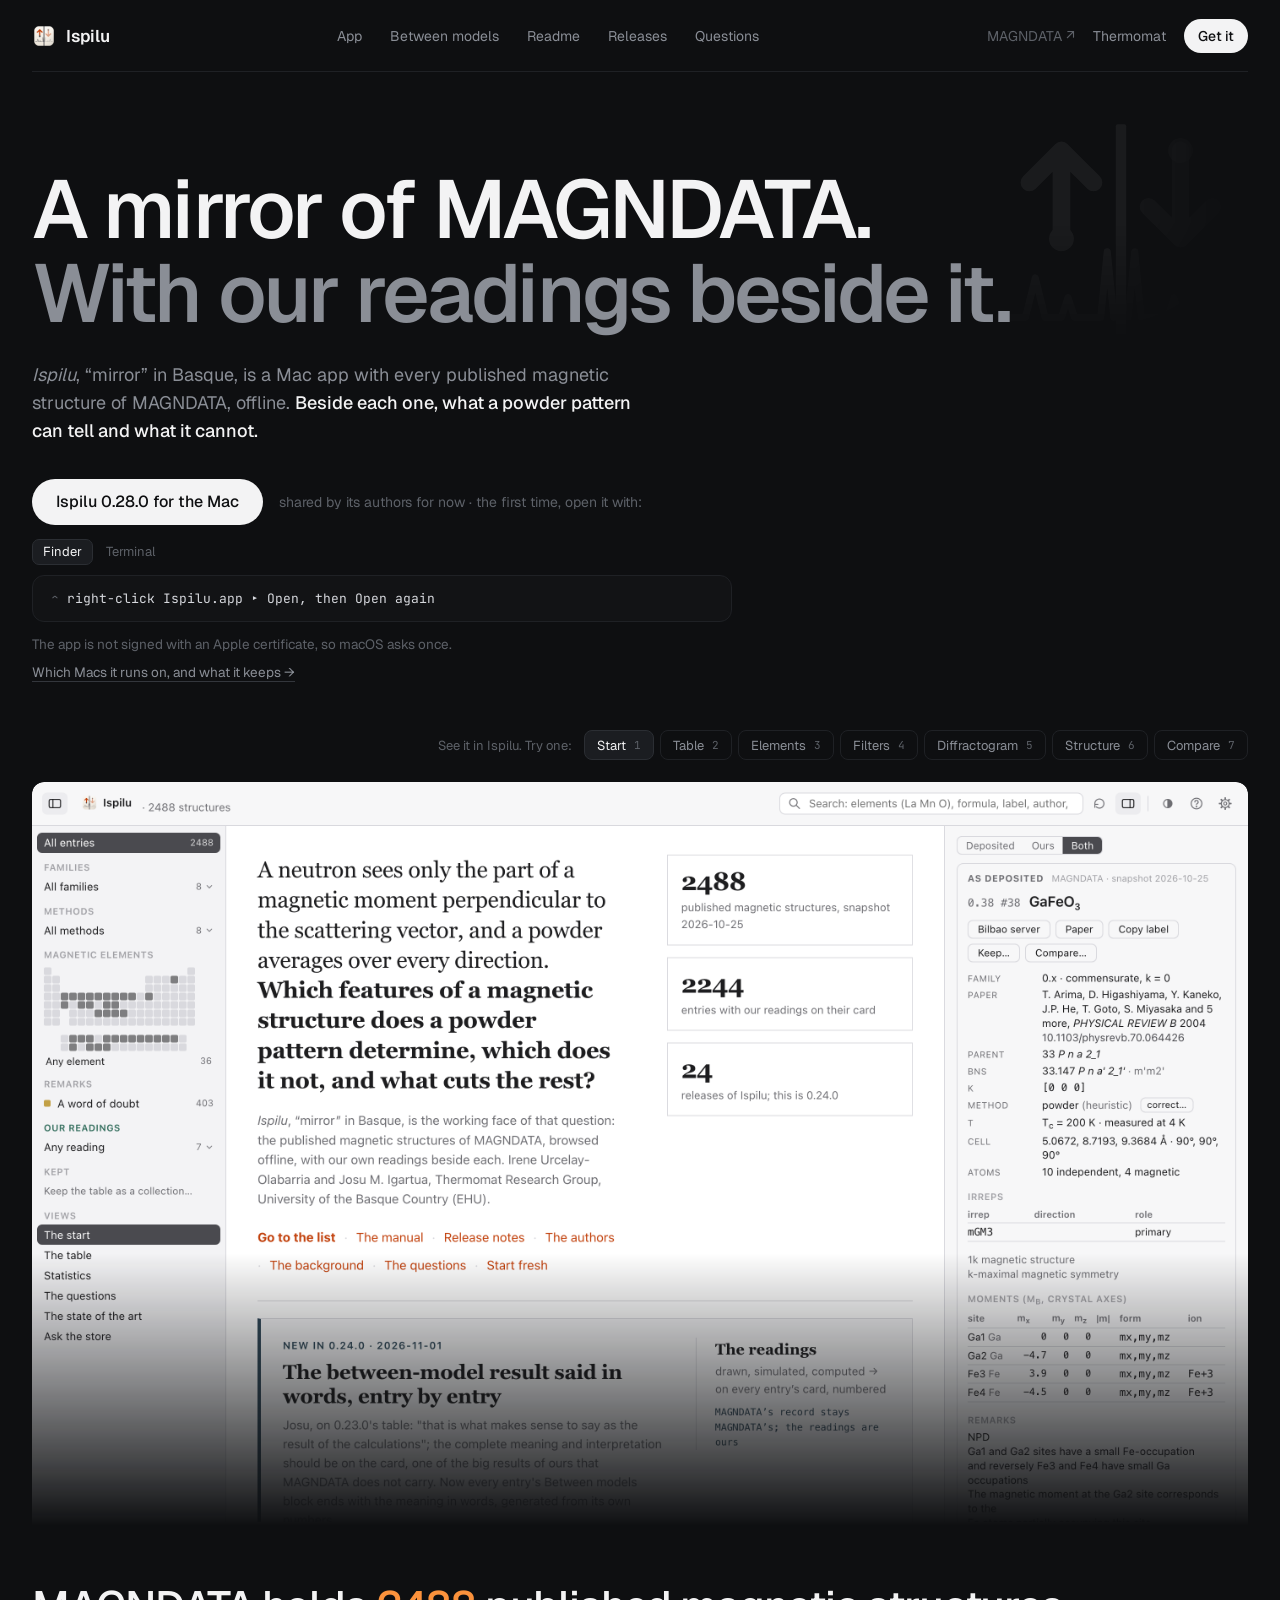
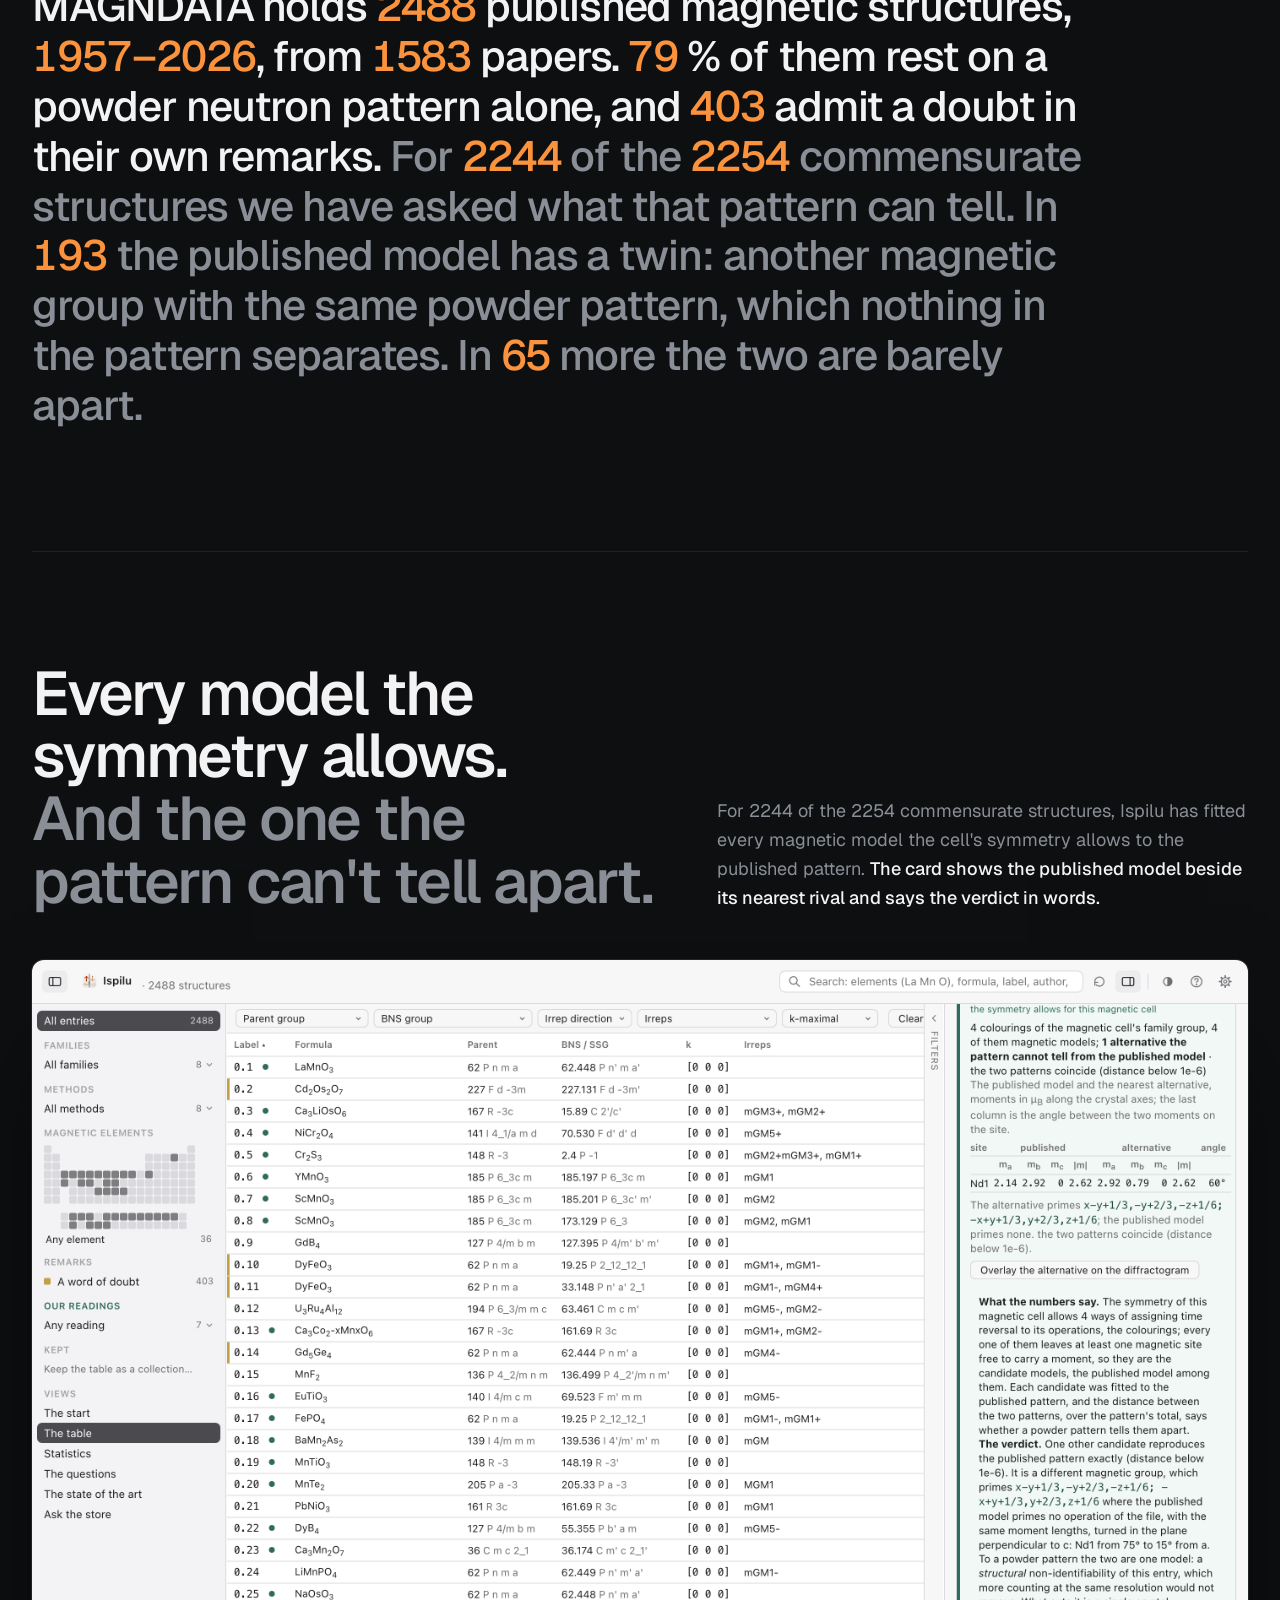
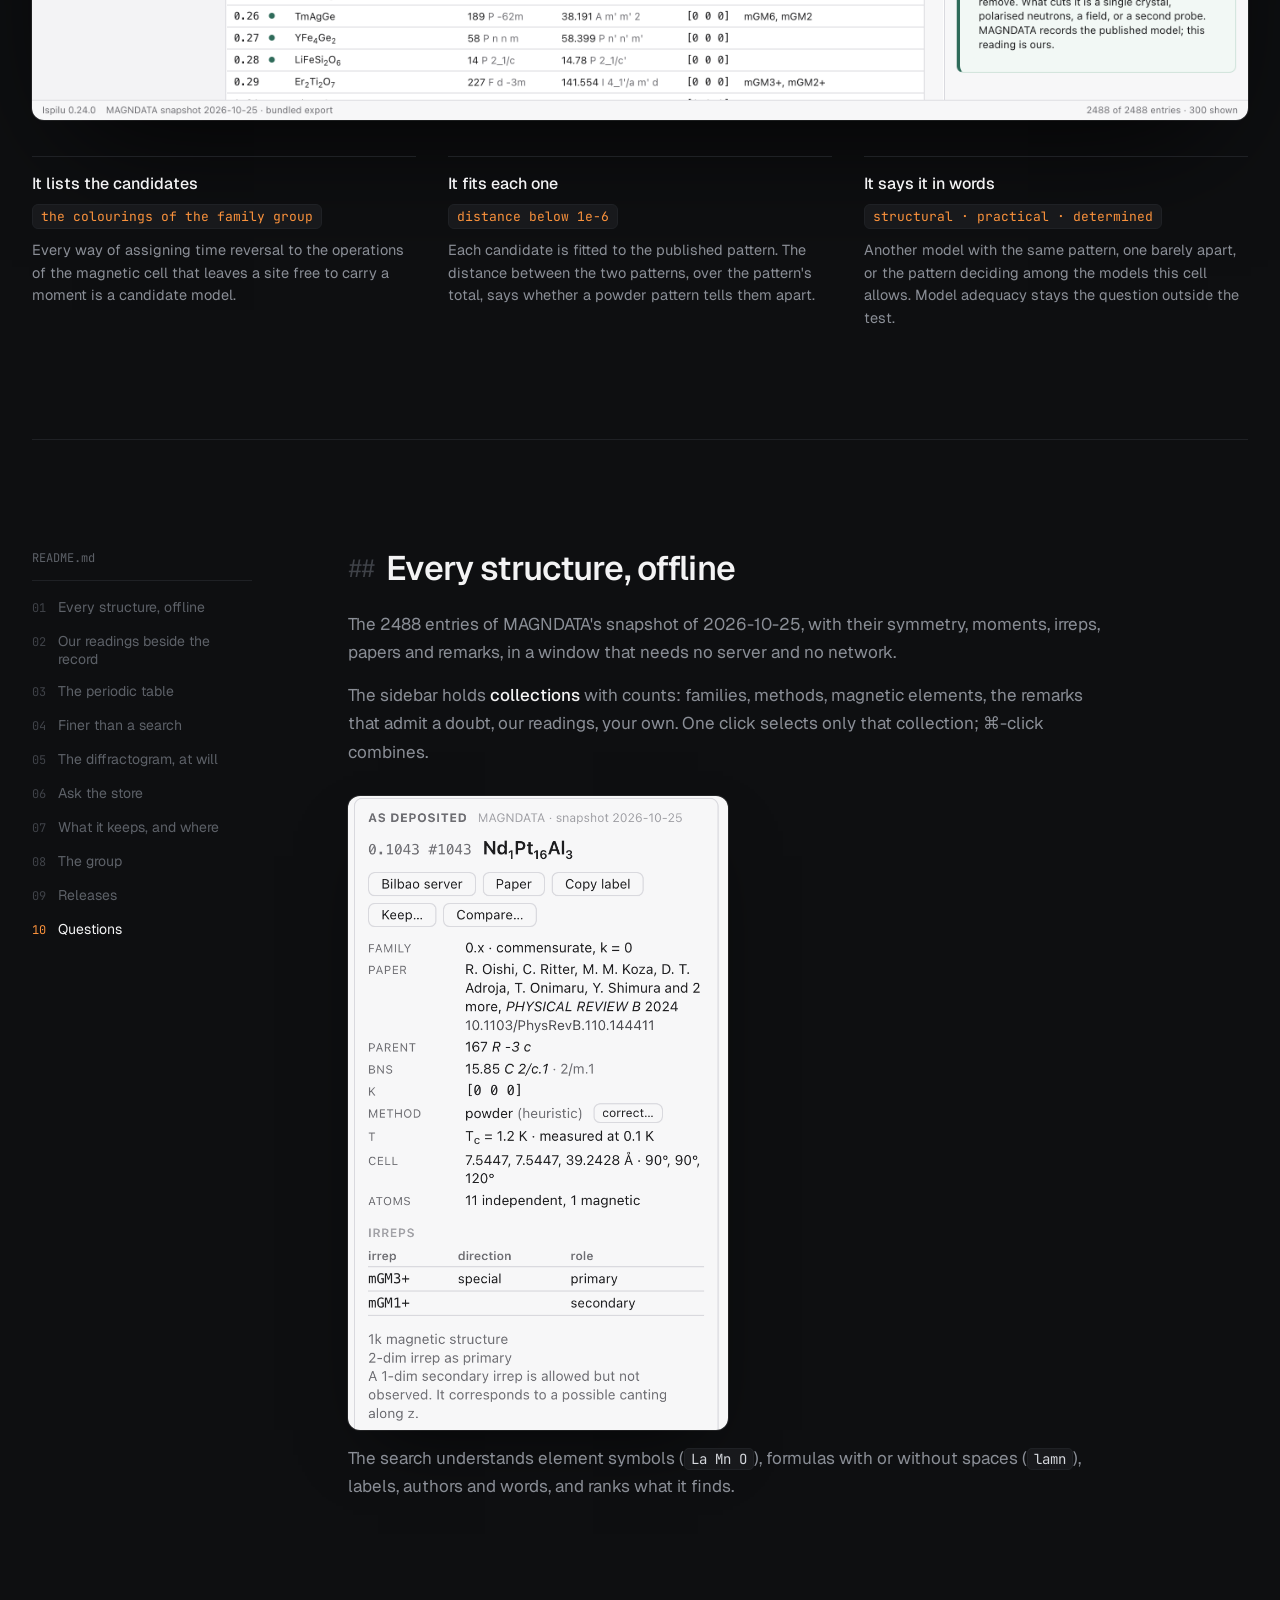
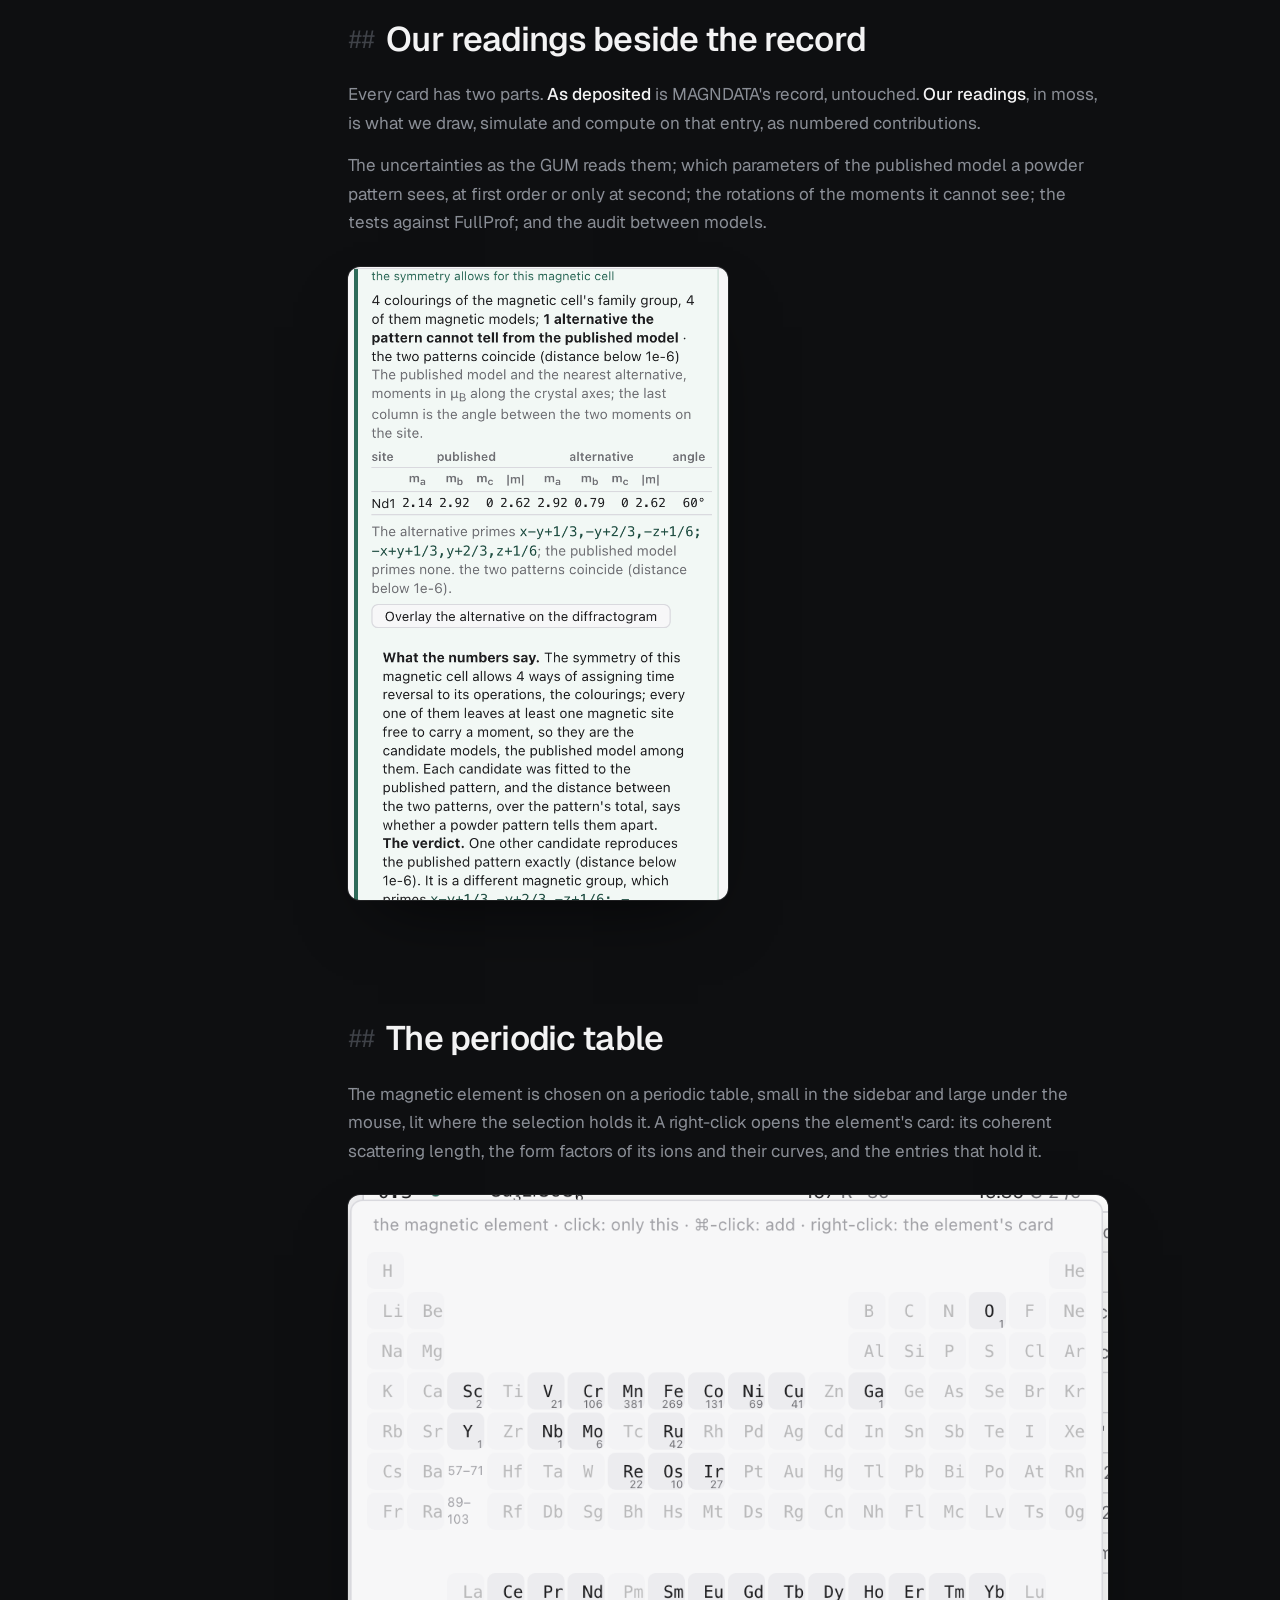
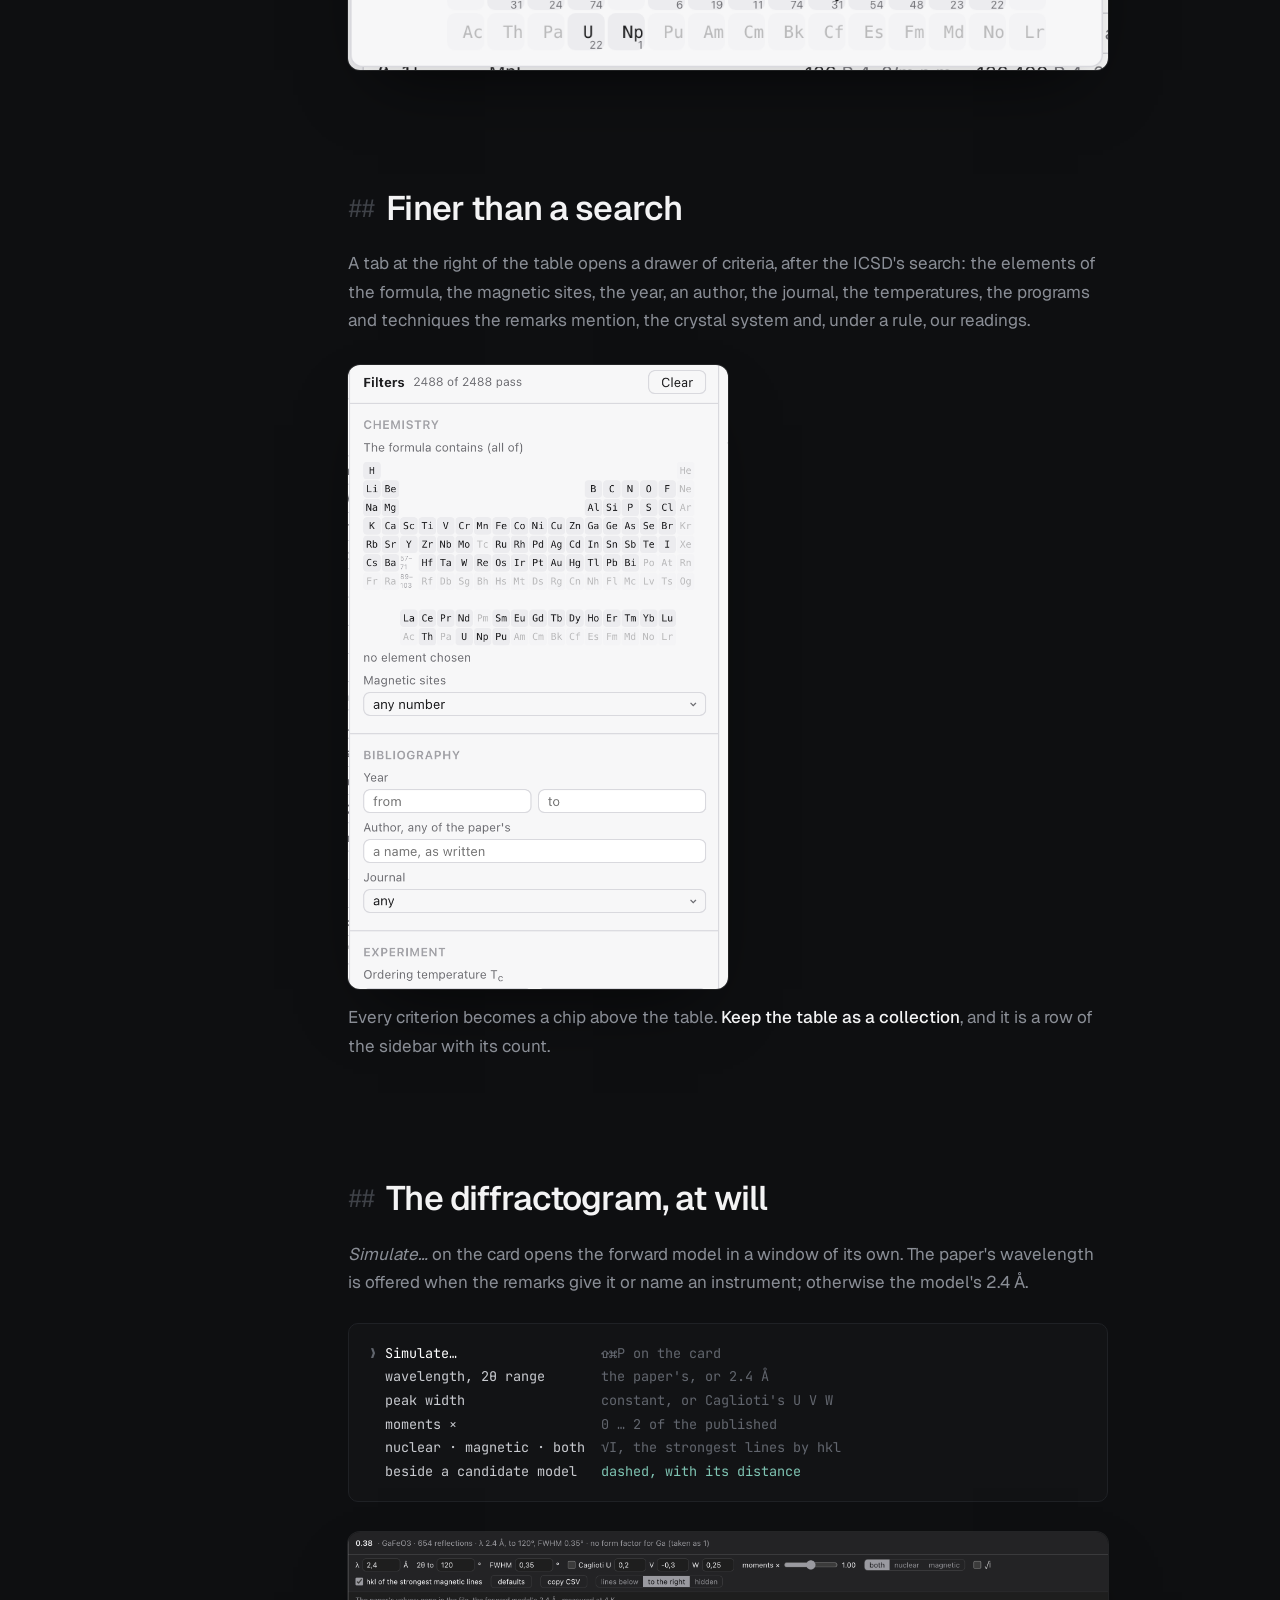
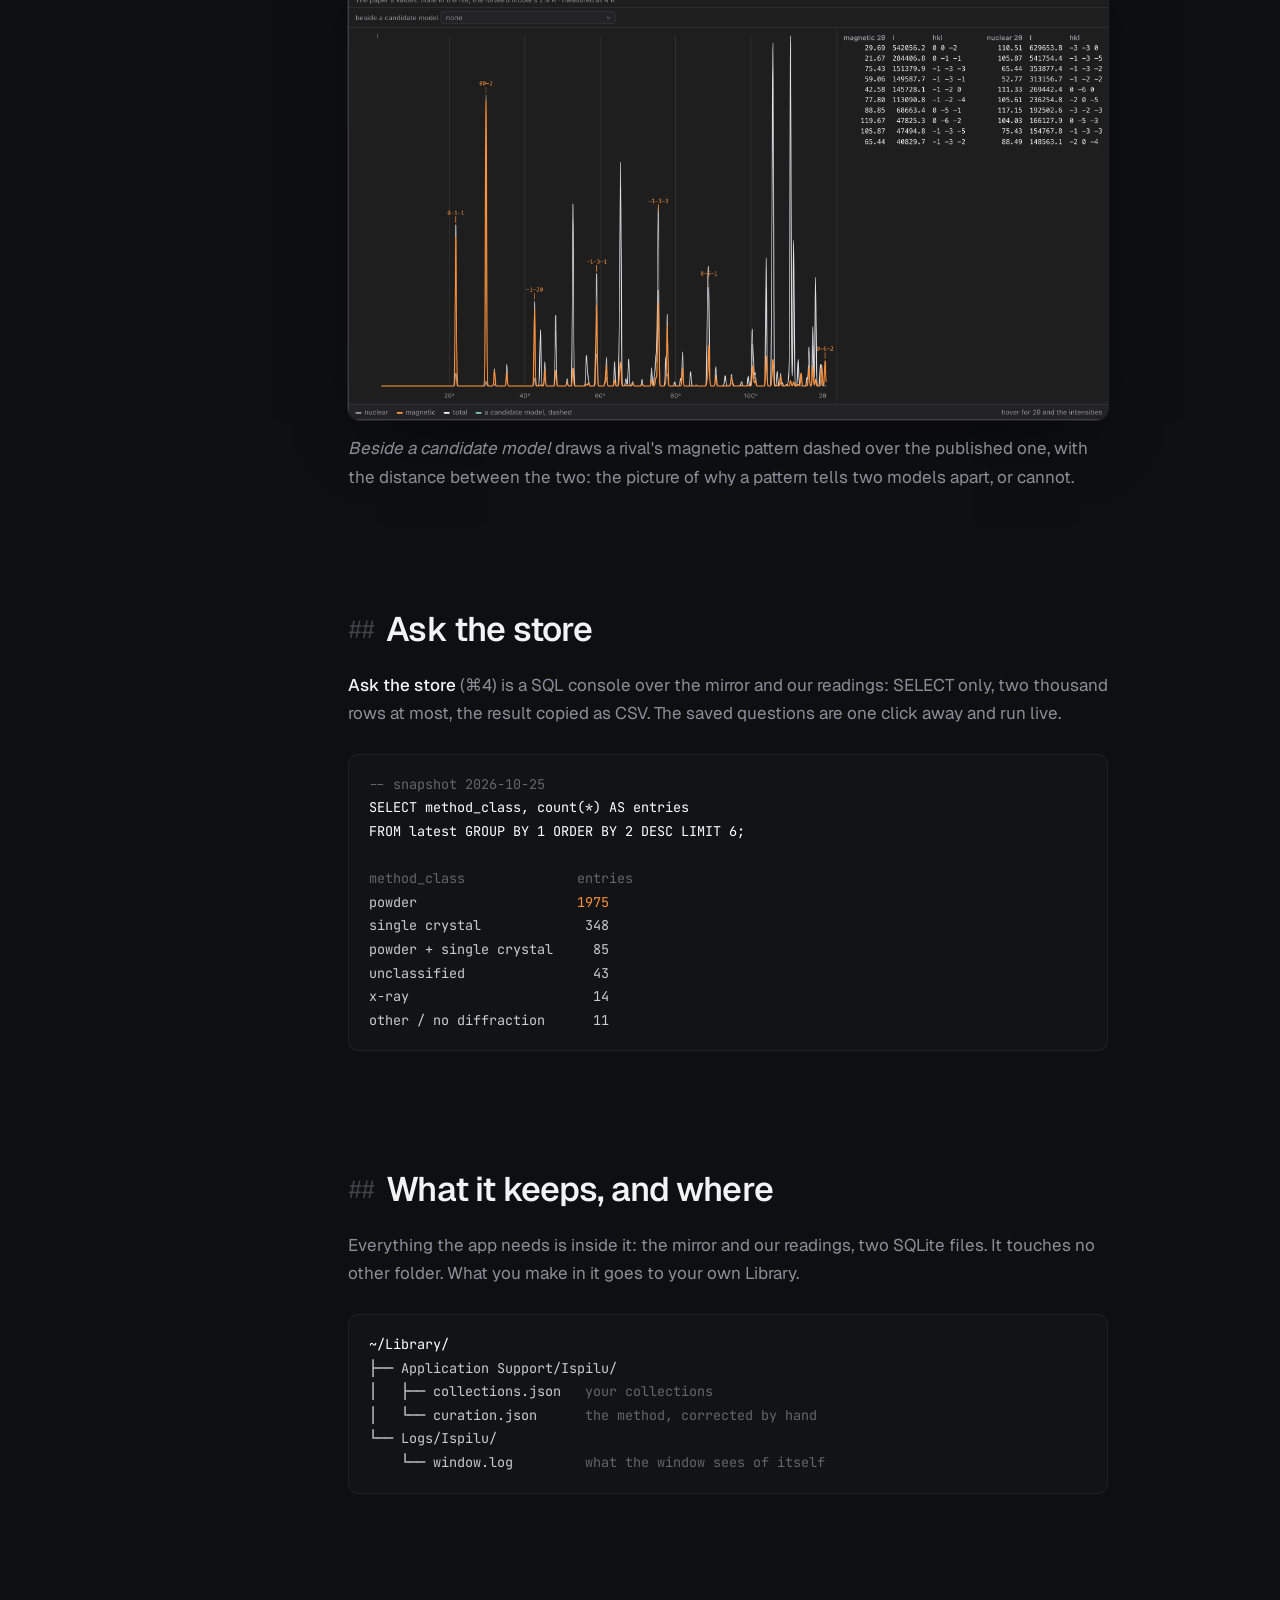
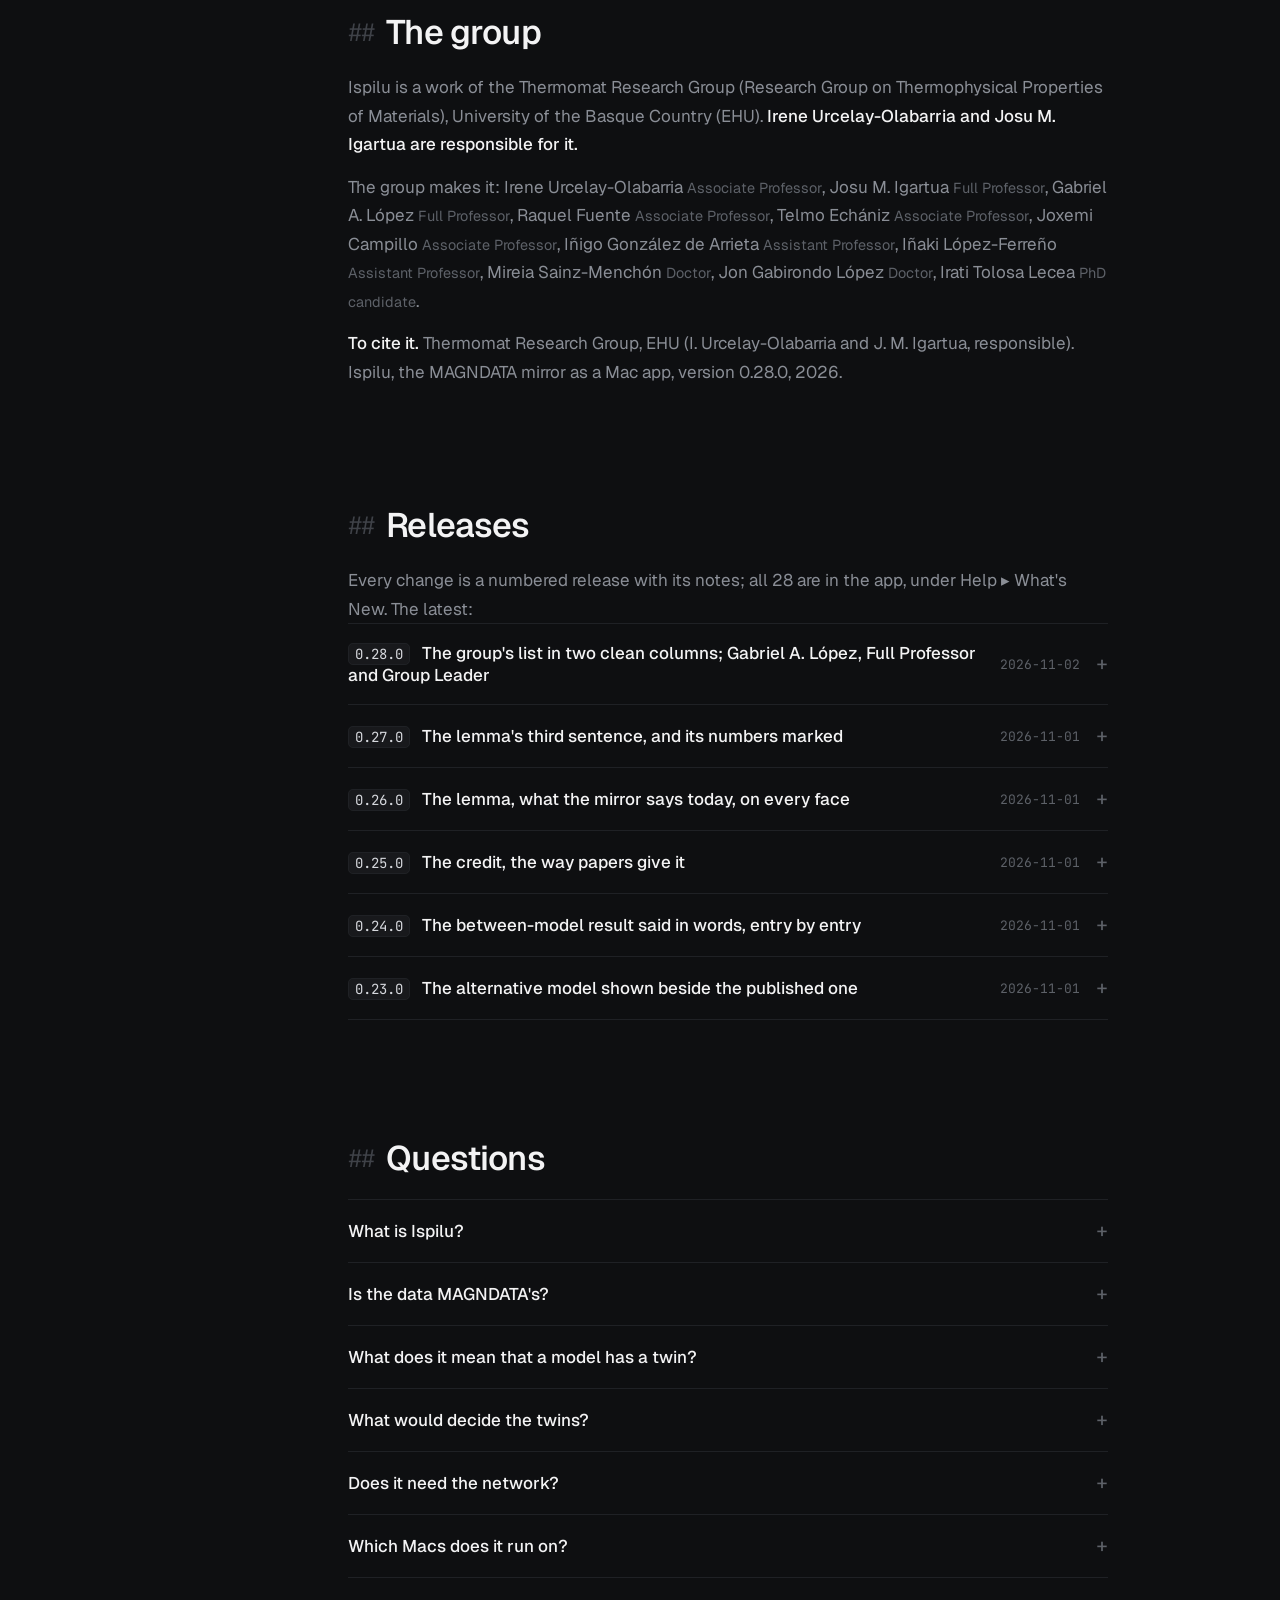
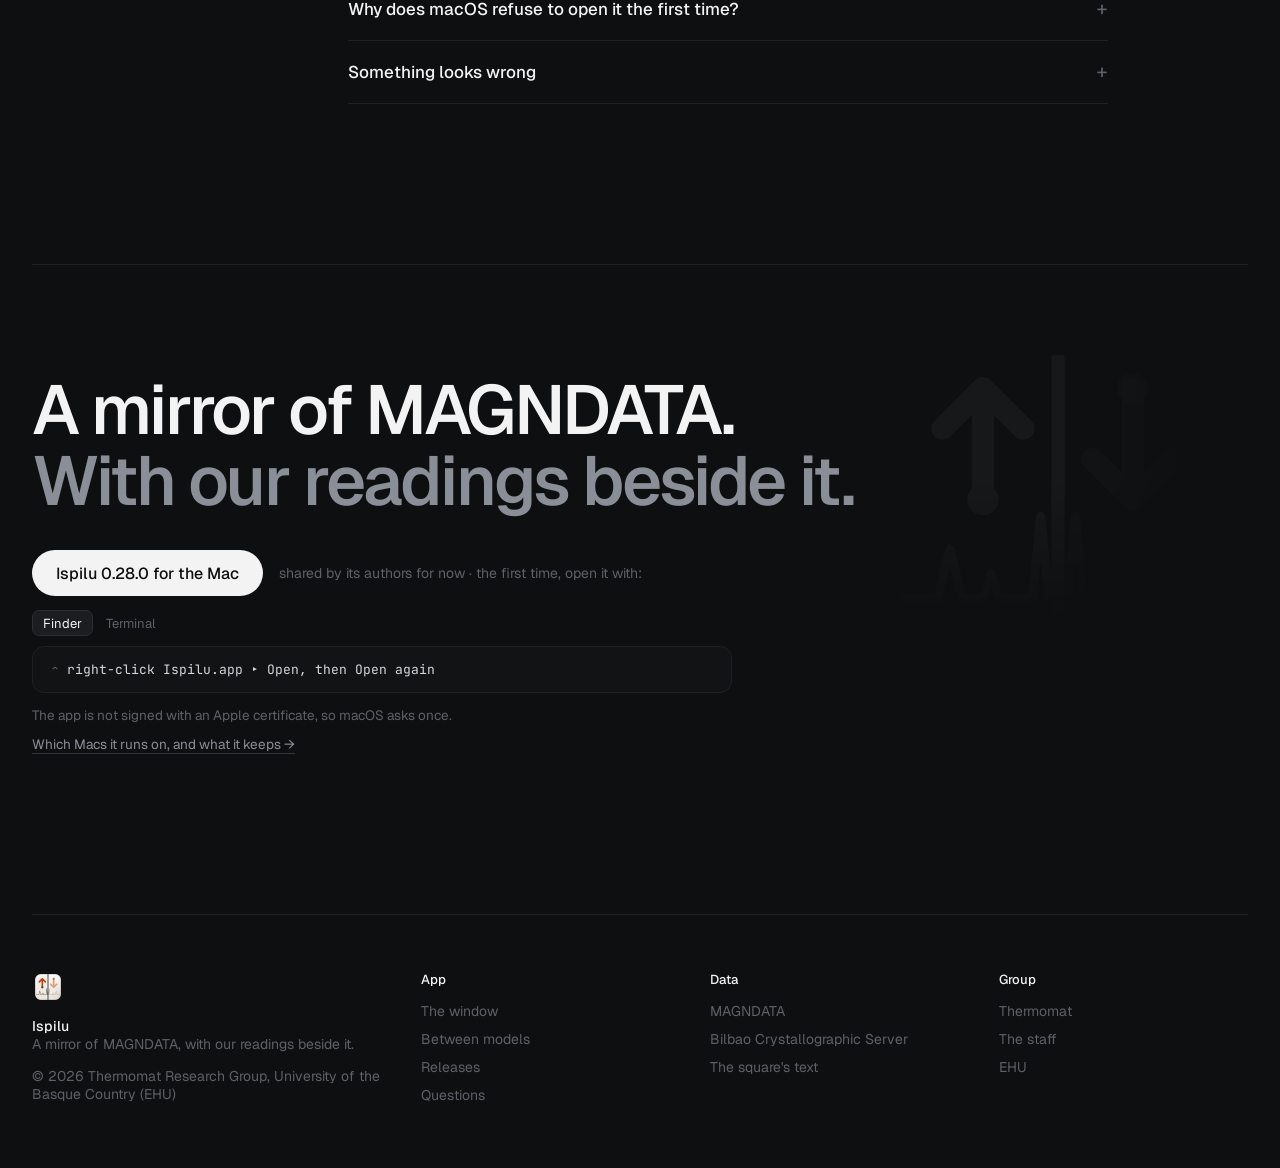
==== commit 7e5dc9f3: "Ispilu 0.28.0: the page regenerated" ====
--- a/index.html
+++ b/index.html
@@ -2,103 +2,53 @@
 <html lang="en">
 <head>
 <meta charset="utf-8">
-<meta name="viewport" content="width=device-width,initial-scale=1">
-<title>Ispilu — the MAGNDATA mirror as a Mac app</title>
-<meta name="description" content="Ispilu, mirror in Basque: the published magnetic structures of MAGNDATA browsed offline on a Mac, with our own readings beside each entry: the structure drawn, the diffractogram simulated, and which alternative models a powder pattern cannot tell from the published one.">
-<meta name="color-scheme" content="light dark">
-<link rel="icon" type="image/png" href="favicon.png">
-<link rel="apple-touch-icon" href="favicon.png">
+<meta name="viewport" content="width=device-width, initial-scale=1">
+<title>Ispilu: a mirror of MAGNDATA, with our readings beside it</title>
+<meta name="description" content="Ispilu, mirror in Basque, is a Mac app with every published magnetic structure of MAGNDATA, offline, and beside each one what a powder neutron pattern can tell and what it cannot.">
+<meta name="theme-color" content="#0e0f11">
 <meta property="og:type" content="website">
-<meta property="og:title" content="Ispilu — the MAGNDATA mirror as a Mac app">
-<meta property="og:description" content="The published magnetic structures of MAGNDATA, offline, with the thesis's readings beside each: drawn, simulated, computed, said in words.">
-<meta property="og:image" content="https://jmigartua.github.io/ispilu/shots/cmp.png">
-<style>
-:root{--ground:#F5F5F7;--panel:#FFFFFF;--ink:#1D1D1F;--ink2:#6E6E73;--ink3:#9A9CA3;--line:#E3E3E6;--pick:#C2410C;--ours:#2F6B5A;--serif:"Iowan Old Style",Palatino,"Palatino Linotype",Georgia,serif;--sys:-apple-system,BlinkMacSystemFont,"SF Pro Text",system-ui,"Segoe UI",sans-serif;--mono:ui-monospace,"SF Mono",Menlo,Consolas,monospace}
-@media (prefers-color-scheme: dark){:root:not([data-theme="light"]){--ground:#1E1F24;--panel:#26272D;--ink:#F2F2F4;--ink2:#A6A7AD;--ink3:#6E7076;--line:#35363D;--pick:#FB923C;--ours:#7FC4B3}}
-:root[data-theme="dark"]{--ground:#1E1F24;--panel:#26272D;--ink:#F2F2F4;--ink2:#A6A7AD;--ink3:#6E7076;--line:#35363D;--pick:#FB923C;--ours:#7FC4B3}
-*{box-sizing:border-box} body{margin:0;background:var(--ground);color:var(--ink);font-family:var(--sys);line-height:1.5;font-size:15px}
-.wrap{max-width:1060px;margin:0 auto;padding:48px 24px 96px}
-header.doc .kicker{font-size:12px;letter-spacing:.08em;text-transform:uppercase;color:var(--ink2);display:flex;align-items:center;gap:10px} header.doc .kicker img{width:28px;height:28px;border-radius:7px}
-header.doc h1{font-family:var(--serif);font-weight:500;font-size:44px;line-height:1.1;margin:8px 0 10px;text-wrap:balance;letter-spacing:-.01em}
-header.doc .lede{font-size:17px;color:var(--ink2);max-width:62ch;margin:0 0 18px}
-.dlrow{display:flex;align-items:center;gap:14px;margin:18px 0 22px;flex-wrap:wrap} .dlbtn{display:inline-block;background:var(--ink);color:var(--ground);text-decoration:none;font-weight:600;font-size:15px;padding:10px 22px;border-radius:10px} .dlbtn:hover{opacity:.85} .dlnote{font-size:12.5px;color:var(--ink3);max-width:52ch}
-.stats{display:flex;gap:28px;flex-wrap:wrap;margin:6px 0 40px;padding:16px 0;border-top:1px solid var(--line);border-bottom:1px solid var(--line)} .stats div{min-width:120px} .stats b{display:block;font-family:var(--serif);font-size:28px;font-weight:500;line-height:1.1} .stats span{font-size:12.5px;color:var(--ink2)}
-section{margin:0 0 56px} section h2{font-family:var(--serif);font-weight:500;font-size:28px;margin:0 0 8px;letter-spacing:-.01em} section h2 .n{display:inline-block;min-width:26px;color:var(--ink3);font-family:var(--mono);font-size:14px;vertical-align:middle;margin-right:4px}
-section > p{max-width:72ch;color:var(--ink2);margin:0 0 16px} section p b{color:var(--ink)}
-figure{margin:0;background:var(--panel);border:1px solid var(--line);border-radius:12px;padding:8px;box-shadow:0 10px 30px rgba(0,0,0,.08)} figure img{display:block;width:100%;height:auto;border-radius:6px}
-ul.features{columns:2;column-gap:36px;padding-left:18px;max-width:none} ul.features li{break-inside:avoid;margin:0 0 8px;color:var(--ink2)} ul.features li b{color:var(--ink)} @media (max-width:720px){ul.features{columns:1}}
-table.versions{border-collapse:collapse;margin:.5em 0 1em;width:100%} table.versions td,table.versions th{text-align:left;padding:.3em 1.2em .3em 0;border-bottom:1px solid var(--line);font-size:14px;vertical-align:top} table.versions th{color:var(--ink2);font-weight:600} table.versions td.v{font-family:var(--mono)}
-.notes h3{font-size:17px;margin:28px 0 6px} .notes .m{color:var(--ink3);font-weight:400;font-size:13px} .notes p{color:var(--ink2);max-width:80ch;margin:0 0 8px} .notes .k{font-weight:600;color:var(--ink);margin:10px 0 2px} .notes ul{margin:0 0 8px;padding-left:20px;color:var(--ink2);max-width:80ch}
-section.lemma{background:color-mix(in srgb,var(--pick) 8%,var(--ground));border:1px solid color-mix(in srgb,var(--pick) 25%,var(--line));border-radius:14px;padding:24px 28px 20px;margin:-16px 0 48px} section.lemma p .n{font-weight:600;color:var(--pick);font-variant-numeric:tabular-nums} section.lemma .kicker{font-size:12px;font-weight:600;letter-spacing:.08em;text-transform:uppercase;color:var(--pick);margin-bottom:10px} section.lemma p{font-family:var(--serif);font-size:20px;line-height:1.4;max-width:62ch;color:var(--ink);margin:0 0 10px} section.lemma p.foot{font-family:var(--sys);font-size:12.5px;color:var(--ink3);margin:10px 0 0}
-.links a{display:block;margin:0 0 6px} #credits .role{color:var(--ink3);font-size:12.5px} #credits .cite{font-size:13.5px;color:var(--ink2)} #credits .cite .k{font-weight:600;color:var(--ink);margin-right:6px} a{color:var(--pick);text-decoration:none} a:hover{text-decoration:underline} code{font-family:var(--mono);font-size:.92em}
-footer{margin-top:64px;padding-top:16px;border-top:1px solid var(--line);font-size:12.5px;color:var(--ink3)}
-details.notes summary{cursor:pointer;font-weight:600;color:var(--ink2);margin:8px 0}
-</style>
+<meta property="og:title" content="Ispilu: a mirror of MAGNDATA, with our readings beside it">
+<meta property="og:description" content="Ispilu, mirror in Basque, is a Mac app with every published magnetic structure of MAGNDATA, offline, and beside each one what a powder neutron pattern can tell and what it cannot.">
+
+<link rel="icon" type="image/png" href="img/icon.png">
+<link rel="preconnect" href="https://fonts.googleapis.com"><link rel="preconnect" href="https://fonts.gstatic.com" crossorigin>
+<link rel="stylesheet" href="https://fonts.googleapis.com/css2?family=Geist:wght@300..700&family=JetBrains+Mono:wght@400;500&display=swap">
+<link rel="stylesheet" href="style.css">
+<style>:root{--accent:#FB923C;--accent2:#7FC4B3;}</style>
 </head>
 <body>
 <div class="wrap">
-<header class="doc">
-<div class="kicker"><img src="favicon.png" alt="">Ispilu · a Mac app for MAGNDATA, the database of published magnetic structures</div>
-<h1>The published magnetic structures, offline, with our readings beside each</h1>
-<p class="lede"><i>Ispilu</i>, “mirror” in Basque, is a mirror of <a href="https://cryst.ehu.es/magndata/">MAGNDATA</a>, the Bilbao Crystallographic Server's collection of published magnetic structures, as a Mac app that needs no server and no network; and, on every entry's card, a second layer of our own: the structure drawn, the diffractogram simulated, and which other magnetic models a powder neutron pattern cannot tell from the published one.</p>
-<div class="dlrow"><span class="dlbtn" title="Shared by the authors">Ispilu 0.27.0 for the Mac</span><span class="dlnote">the app is shared by its authors for the moment, not downloaded from here; the sources, the mirror and the readings stay private · zip, unsigned: the first time, right-click ▸ Open</span></div>
-<div class="stats"><div><b>2488</b><span>published magnetic structures, MAGNDATA snapshot 2026-10-25</span></div><div><b>2244</b><span>entries with the between-model reading</span></div><div><b>193</b><span>whose published model a powder pattern cannot tell from another</span></div><div><b>27</b><span>releases since 2026-10-31</span></div></div>
-</header>
+<nav class="site-nav"><a class="brand" href="index.html#top"><img src="img/icon.png" alt="">Ispilu</a><div class="links"><a href="#top">App</a><a href="#between">Between models</a><a href="#readme">Readme</a><a href="#releases">Releases</a><a href="#faq">Questions</a></div><div class="right"><a href="https://cryst.ehu.es/magndata/" class="dimlink">MAGNDATA ↗</a><a href="https://thermomat.ehu.eus/">Thermomat</a><a class="pill" href="#get">Get it</a></div></nav>
+<header class="hero" id="top"><i class="mark"></i><div><h1>A mirror of MAGNDATA.<br><span>With our readings beside it.</span></h1><p class="sub"><i>Ispilu</i>, “mirror” in Basque, is a Mac app with every published magnetic structure of MAGNDATA, offline. <b>Beside each one, what a powder pattern can tell and what it cannot.</b></p><div class="get"><div class="install" data-install><div class="native"><span class="pill still">Ispilu 0.28.0 for the Mac</span><span class="or">shared by its authors for now · the first time, open it with:</span></div><div class="box"><div class="tabs"><button data-os="0" class="on">Finder</button><button data-os="1">Terminal</button></div><div class="line" data-os="0"><code class="mono"><span>⌃</span> right-click Ispilu.app ▸ Open, then Open again</code></div><div class="line" data-os="1" hidden><code class="mono"><span>$</span> xattr -dr com.apple.quarantine /Applications/Ispilu.app</code><button class="copy" data-copy="xattr -dr com.apple.quarantine /Applications/Ispilu.app">Copy</button></div></div><div class="under"><p>The app is not signed with an Apple certificate, so macOS asks once.</p><p><a href="#faq">Which Macs it runs on, and what it keeps →</a></p></div></div></div></div></header>
+<div class="window" id="window-0" data-working="Looking in the mirror…"><div class="glow"></div><div class="try"><span>See it in Ispilu. Try one:</span><span class="seg on" data-view="start" data-ask="back to the start">Start <kbd>1</kbd></span><span class="seg" data-view="table" data-ask="La Mn O">Table <kbd>2</kbd></span><span class="seg" data-view="periodic" data-ask="the magnetic element, on a periodic table">Elements <kbd>3</kbd></span><span class="seg" data-view="filters" data-ask="the filters, the way the ICSD searches">Filters <kbd>4</kbd></span><span class="seg" data-view="lines" data-ask="simulate the powder pattern of GaFeO3">Diffractogram <kbd>5</kbd></span><span class="seg" data-view="structure" data-ask="draw the magnetic structure of GaFeO3">Structure <kbd>6</kbd></span><span class="seg" data-view="compare" data-ask="LaMnO3 at 1.4 K beside LaMnO3 at 4.2 K">Compare <kbd>7</kbd></span></div><div class="ask"><img src="img/icon.png" alt=""><span class="p">❯</span><span class="txt"></span></div><div class="frame" style="aspect-ratio:16/10"><div class="view image on" data-view="start"><img src="img/start.png" alt="Start" width="2880" height="1800"></div><div class="view image" data-view="table"><img src="img/entry.png" alt="Table" width="2880" height="1800"></div><div class="view image" data-view="periodic"><img src="img/periodic.png" alt="Elements" width="2880" height="1800"></div><div class="view image" data-view="filters"><img src="img/filters.png" alt="Filters" width="2880" height="1800"></div><div class="view image" data-view="lines"><div class="cropbox" style="aspect-ratio:2556/1598"><img src="img/lines.png" alt="Diffractogram" width="2880" height="1800" style="width:112.6761%;margin-left:-0.7042%;margin-top:-3.1299%"></div></div><div class="view image" data-view="structure"><div class="cropbox" style="aspect-ratio:2556/1598"><img src="img/structure.png" alt="Structure" width="2880" height="1800" style="width:112.6761%;margin-left:-0.7042%;margin-top:-3.1299%"></div></div><div class="view image" data-view="compare"><div class="cropbox" style="aspect-ratio:2556/1598"><img src="img/compare.png" alt="Compare" width="2880" height="1800" style="width:112.6761%;margin-left:-0.7042%;margin-top:-3.1299%"></div></div></div></div>
 
-<section class="lemma"><div class="kicker">What the mirror says today · snapshot 2026-10-25</div><p>MAGNDATA holds <b class="n">2488</b> published magnetic structures, <b class="n">1957–2026</b>, from <b class="n">1583</b> papers. <b class="n">79</b> % of them rest on a powder neutron pattern alone, and <b class="n">403</b> admit a doubt in their own remarks.</p><p>For <b class="n">2244</b> of the <b class="n">2254</b> commensurate structures we have asked what that pattern can tell. In <b class="n">193</b> the published model has a twin: another magnetic group with the same powder pattern, which nothing in the pattern separates. In <b class="n">65</b> more the two are barely apart.</p><p>Those <b class="n">193</b> structures are choices the data did not make. New measurements would decide them: a single crystal, polarised neutrons, a field. So would knowledge the pattern does not carry but the field already has: the symmetry of the family and the members of it already settled, the physics a moment must obey, and a refinement that weighs that knowledge together with the pattern, not the pattern alone.</p><p class="foot">Computed from the mirror and our readings at every release; the sentences change as the readings can say more.</p></section>
+<section class="statement"><p>MAGNDATA holds <b class="n">2488</b> published magnetic structures, <b class="n">1957–2026</b>, from <b class="n">1583</b> papers. <b class="n">79</b> % of them rest on a powder neutron pattern alone, and <b class="n">403</b> admit a doubt in their own remarks. <span>For <b class="n">2244</b> of the <b class="n">2254</b> commensurate structures we have asked what that pattern can tell. In <b class="n">193</b> the published model has a twin: another magnetic group with the same powder pattern, which nothing in the pattern separates. In <b class="n">65</b> more the two are barely apart.</span></p></section>
+<section class="feature" id="between"><div class="feature-head"><h2>Every model the symmetry allows.<br><span>And the one the pattern can't tell apart.</span></h2><p>For 2244 of the 2254 commensurate structures, Ispilu has fitted every magnetic model the cell's symmetry allows to the published pattern. <b>The card shows the published model beside its nearest rival and says the verdict in words.</b></p></div><div class="scene"><img src="img/cmp.png" alt="" loading="lazy" width="2880" height="1800"></div><div class="feature-notes"><div><b>It lists the candidates</b><code>the colourings of the family group</code><span>Every way of assigning time reversal to the operations of the magnetic cell that leaves a site free to carry a moment is a candidate model.</span></div><div><b>It fits each one</b><code>distance below 1e-6</code><span>Each candidate is fitted to the published pattern. The distance between the two patterns, over the pattern's total, says whether a powder pattern tells them apart.</span></div><div><b>It says it in words</b><code>structural · practical · determined</code><span>Another model with the same pattern, one barely apart, or the pattern deciding among the models this cell allows. Model adequacy stays the question outside the test.</span></div></div></section>
 
-<section id="s-start"><h2><span class="n">1</span>The start</h2><p>The question the app serves, the people, the ways in, the last release. The name and the icon at the top left bring it back; <i>Start fresh</i> clears every selection, filter and search.</p><figure><img src="shots/start.png" alt="The start" loading="lazy"></figure></section>
-<section id="s-entry"><h2><span class="n">2</span>The table and the card</h2><p>Every published magnetic structure of MAGNDATA in one table: label, formula, parent, magnetic group, k, irreps, method, temperatures. The card, in the inspector, in two parts: <i>As deposited</i>, MAGNDATA's record untouched, and <i>Our readings</i>, numbered, what we draw, simulate and compute on that entry.</p><figure><img src="shots/entry.png" alt="The table and the card" loading="lazy"></figure></section>
-<section id="s-periodic"><h2><span class="n">3</span>The periodic table</h2><p>The magnetic elements chosen on a periodic table, small in the sidebar and large under the mouse, lit for the elements present within the selection; a click selects, ⌘-click adds, a right-click opens the element's card with its neutron form factors and scattering lengths.</p><figure><img src="shots/periodic.png" alt="The periodic table" loading="lazy"></figure></section>
-<section id="s-filters"><h2><span class="n">4</span>The filters</h2><p>A drawer of finer criteria after the ICSD's: the formula's elements, the magnetic sites, the year, an author, the journal, the temperatures, the programs and techniques the remarks mention, the crystal system, the moments, our readings. Every selection is a sentence of chips, and the table can be kept as a collection.</p><figure><img src="shots/filters.png" alt="The filters" loading="lazy"></figure></section>
-<section id="s-cmp"><h2><span class="n">5</span>Between models, said in words</h2><p>The reading MAGNDATA does not carry: for every commensurate entry, every magnetic model the symmetry of its cell allows, each fitted to the published pattern. The card shows the published model and the nearest alternative side by side, names the domains, and says the verdict in words: a structural non-identifiability when another model gives the same powder pattern, a practical one when it is barely told apart, or the pattern determining the model.</p><figure><img src="shots/cmp.png" alt="Between models, said in words" loading="lazy"></figure></section>
-<section id="s-lines"><h2><span class="n">6</span>The diffractogram, simulated at will</h2><p>The forward model on the entry's structure: wavelength, range, the width constant or Caglioti's, the moments scaled, nuclear and magnetic apart, the strongest lines named by hkl; a candidate model of the audit drawn dashed over the published pattern; the profile copied as CSV.</p><figure><img src="shots/lines.png" alt="The diffractogram, simulated at will" loading="lazy"></figure></section>
-<section id="s-structure"><h2><span class="n">7</span>The structure drawn</h2><p>The magnetic cell from the file, atoms and moments as arrows, turned and zoomed in a window of its own, a still on the card.</p><figure><img src="shots/structure.png" alt="The structure drawn" loading="lazy"></figure></section>
-<section id="s-compare"><h2><span class="n">8</span>Two entries side by side</h2><p>The same compound at another temperature, another model, or any two entries: one table with the entries as columns, the differing rows marked; only what differs, if you like.</p><figure><img src="shots/compare.png" alt="Two entries side by side" loading="lazy"></figure></section>
+<div class="doc" id="readme"><aside class="toc" aria-label="On this page"><div class="file">README.md</div><a href="#offline"><span>01</span>Every structure, offline</a><a href="#readings"><span>02</span>Our readings beside the record</a><a href="#periodic"><span>03</span>The periodic table</a><a href="#filters"><span>04</span>Finer than a search</a><a href="#simulate"><span>05</span>The diffractogram, at will</a><a href="#ask"><span>06</span>Ask the store</a><a href="#library"><span>07</span>What it keeps, and where</a><a href="#group"><span>08</span>The group</a><a href="#releases"><span>09</span>Releases</a><a href="#faq"><span>10</span>Questions</a></aside><article class="md"><section id="offline"><h2><i>##</i>Every structure, offline</h2><p>The 2488 entries of MAGNDATA's snapshot of 2026-10-25, with their symmetry, moments, irreps, papers and remarks, in a window that needs no server and no network.</p><p>The sidebar holds <b>collections</b> with counts: families, methods, magnetic elements, the remarks that admit a doubt, our readings, your own. One click selects only that collection; ⌘-click combines.</p><figure class="crop narrow"><div class="cropbox" style="aspect-ratio:690/1150"><img src="img/entry.png" alt="" loading="lazy" width="2880" height="1800" style="width:417.3913%;margin-left:-315.9420%;margin-top:-27.5362%"></div></figure><p>The search understands element symbols (<code>La Mn O</code>), formulas with or without spaces (<code>lamn</code>), labels, authors and words, and ranks what it finds.</p></section><section id="readings"><h2><i>##</i>Our readings beside the record</h2><p>Every card has two parts. <b>As deposited</b> is MAGNDATA's record, untouched. <b>Our readings</b>, in moss, is what we draw, simulate and compute on that entry, as numbered contributions.</p><p>The uncertainties as the GUM reads them; which parameters of the published model a powder pattern sees, at first order or only at second; the rotations of the moments it cannot see; the tests against FullProf; and the audit between models.</p><figure class="crop narrow"><div class="cropbox" style="aspect-ratio:690/1150"><img src="img/cmp.png" alt="" loading="lazy" width="2880" height="1800" style="width:417.3913%;margin-left:-315.9420%;margin-top:-14.4928%"></div></figure></section><section id="periodic"><h2><i>##</i>The periodic table</h2><p>The magnetic element is chosen on a periodic table, small in the sidebar and large under the mouse, lit where the selection holds it. A right-click opens the element's card: its coherent scattering length, the form factors of its ions and their curves, and the entries that hold it.</p><figure class="crop"><div class="cropbox" style="aspect-ratio:985/615"><img src="img/periodic.png" alt="" loading="lazy" width="2880" height="1800" style="width:292.3858%;margin-left:-44.6701%;margin-top:-43.1472%"></div></figure></section><section id="filters"><h2><i>##</i>Finer than a search</h2><p>A tab at the right of the table opens a drawer of criteria, after the ICSD's search: the elements of the formula, the magnetic sites, the year, an author, the journal, the temperatures, the programs and techniques the remarks mention, the crystal system and, under a rule, our readings.</p><figure class="crop narrow"><div class="cropbox" style="aspect-ratio:700/1150"><img src="img/filters.png" alt="" loading="lazy" width="2880" height="1800" style="width:411.4286%;margin-left:-204.2857%;margin-top:-15.7143%"></div></figure><p>Every criterion becomes a chip above the table. <b>Keep the table as a collection</b>, and it is a row of the sidebar with its count.</p></section><section id="simulate"><h2><i>##</i>The diffractogram, at will</h2><p><i>Simulate…</i> on the card opens the forward model in a window of its own. The paper's wavelength is offered when the remarks give it or name an instrument; otherwise the model's 2.4 Å.</p><pre><span class="d">❯</span> <span class="hi">Simulate…</span>                  <span class="d">⇧⌘P on the card</span>
+  wavelength, 2θ range       <span class="d">the paper's, or 2.4 Å</span>
+  peak width                 <span class="d">constant, or Caglioti's U V W</span>
+  moments ×                  <span class="d">0 … 2 of the published</span>
+  nuclear · magnetic · both  <span class="d">√I, the strongest lines by hkl</span>
+  beside a candidate model   <span class="g">dashed, with its distance</span></pre><figure class="crop"><div class="cropbox" style="aspect-ratio:2556/1640"><img src="img/lines.png" alt="" loading="lazy" width="2880" height="1800" style="width:112.6761%;margin-left:-0.7042%;margin-top:-3.1299%"></div></figure><p><i>Beside a candidate model</i> draws a rival's magnetic pattern dashed over the published one, with the distance between the two: the picture of why a pattern tells two models apart, or cannot.</p></section><section id="ask"><h2><i>##</i>Ask the store</h2><p><b>Ask the store</b> (⌘4) is a SQL console over the mirror and our readings: SELECT only, two thousand rows at most, the result copied as CSV. The saved questions are one click away and run live.</p><pre><span class="d">-- snapshot 2026-10-25</span>
+<span class="hi">SELECT method_class, count(*) AS entries
+FROM latest GROUP BY 1 ORDER BY 2 DESC LIMIT 6;</span>
 
-<section id="what"><h2>What it does</h2><ul class="features"><li><b>Every published magnetic structure of MAGNDATA, offline.</b> The 2488 entries of the snapshot, with their symmetry, moments, irreps, papers and remarks, in a window that needs no server and no network.</li><li><b>Collections with counts</b> in the sidebar, as pop-up rows that never scroll: families, experimental methods, the magnetic elements on a periodic table, the entries whose remarks carry a word of doubt, our readings. One click selects only that collection; ⌘-click combines.</li><li><b>The periodic table and the element&#x27;s card</b>: the magnetic element chosen on the table; a right-click on any element opens its card, the neutron tables (coherent scattering length, the form-factor coefficients of its ions and their curves) and what the snapshot holds for it, with the entries one click away.</li><li><b>The filters drawer</b>: a vertical tab at the right of the table opens a panel of criteria in sections, after the ICSD&#x27;s search: the elements the formula contains, the number of magnetic sites; year, first author, journal; the ordering and measuring temperatures, the programs and techniques the remarks mention; the parent&#x27;s crystal system; and, under a rule and in moss, the thesis&#x27;s own readings. Every criterion is a chip above the table.</li><li><b>Facets and search</b>: parent group, BNS group, irrep direction type, number of irreps, k-maximality; the search understands element symbols (La Mn O), formulas with or without spaces (LaMnO3, lamn), labels, authors and words, and ranks the matches.</li><li><b>The entry&#x27;s card</b> in the inspector, in two sub-cards: <i>As deposited</i>, MAGNDATA&#x27;s record (paper and DOI, parent and magnetic group, propagation or modulation vector, temperatures, cell, irreps with role and direction, moments along the crystal axes, the remarks marked when they admit a doubt); and <i>Our readings</i>, in moss, our layer on that entry (below), as numbered contributions: the structure drawn by us from the file, the form factors of the ions we assume, and what the forward model computed, the uncertainties, the audit within the model, the rotations, the tests, the audit between models (version 1: the colourings of the magnetic cell&#x27;s family group as candidate models, every commensurate entry, whether the pattern tells the published one from them), and the diffractogram simulated by the forward model, the nuclear profile in graphite and the magnetic in orange.</li><li><b>The diffractogram, at will</b>: <i>Simulate…</i> on the card (⇧⌘P) opens the forward model in a window of its own: the wavelength, the 2θ range, the peak width (constant, or Caglioti&#x27;s U V W as a refinement program reports them), the moments scaled from zero to twice the published, nuclear or magnetic or both, √I, the strongest lines named by hkl, the profile copied as CSV. The paper&#x27;s wavelength is offered when the remarks give it or name an instrument; otherwise the model&#x27;s 2.4 Å. The model is the thesis&#x27;s version 0, in the window the same recipe as in Python, checked line against line. <i>Beside a candidate model</i> lists the magnetic models the parent&#x27;s colourings allow (the audit between models) and draws the chosen one&#x27;s magnetic pattern dashed in moss over the published one, with the distance between the two: the picture of why the pattern tells two models apart, or cannot.</li><li><b>Our readings, per entry</b>: the deposited uncertainties as the GUM reads them, the audit of the published model in the forward model (which of its parameters the powder pattern sees at first order, which only at second order, the weakest seen direction, the weakly seen parameters by name), the rigid rotations of every moment about a, b and c and which of them leave the pattern unchanged, and the result of each test run on the entry against FullProf or the diagnostic. A switch above the card shows either layer or both; a moss dot in the table marks the entries that carry readings; the sidebar selects by them.</li><li><b>One step to the source</b>: the entry at the Bilbao server (⌘↩), the paper by its DOI (⌥⌘↩), from the card, the Entry menu or the right-click menu.</li><li><b>Copy and export</b>: the label (⇧⌘C), the card as text, the filtered list as CSV (⇧⌘E).</li><li><b>Statistics</b>: the collection in numbers, the same figures as the thesis site.</li><li><b>A Mac app in the house style</b>: the title bar the app&#x27;s own, the system&#x27;s context menu, light and dark, graphite accent, dividers that drag, the layout and the filters remembered, Settings with panes, What&#x27;s New, this manual, ideas noted from inside.</li><li><b>The structure drawn from the file</b>: on the card, a still of the magnetic cell with the atoms by element and the moments as orange arrows; <i>Draw the structure</i> (⌘D) opens it in a window of its own, to rotate, zoom, look along a, b or c, show all atoms or the magnetic only, the parent cell dashed where the file gives the transformation, the site labels, the arrows&#x27; scale; a click on a site follows its orbit. The atoms are generated from the file&#x27;s independent sites by the file&#x27;s own magnetic operations, the moments carried as axial vectors with the time-reversal sign; nothing beyond the file is computed. Incommensurate structures are not drawn yet.</li><li><b>Collections of one&#x27;s own</b>: a named set of entries kept by hand. <i>Keep…</i> on the card (⇧⌘K) puts the entry in a collection or takes it out; <i>Keep the table as a collection…</i> in the sidebar keeps what the table shows. Each collection is a row of the sidebar&#x27;s <i>Kept</i> group with its count: a click shows its entries, ⌘-click combines, ✕ deletes, right-click opens its menu (the labels or the entries as CSV copied, rename, the file in Finder, delete). Kept in your Library, in collections.json.</li><li><b>Two entries side by side</b>: <i>Compare…</i> on the card (⌥⌘D) offers the entry selected before and the other entries of the same compound, by temperature; the two open in a window of their own as one table, the entries as columns, every row of the record and of our readings, the differing rows marked (ochre for the record, moss for ours), the structures drawn, <i>only what differs</i> to hide the rest.</li><li><b>The method corrected by hand</b>: the method on the card is the mirror&#x27;s heuristic reading of the file&#x27;s comments; <i>correct…</i> beside it offers the eight classes and asks a line of reason. The note is kept in your Library (curation.json), shown at once as &quot;noted here, not yet in the project&quot;, and the sidebar&#x27;s counts follow; <code>magdata/tools/curation_from_app.py</code> brings the notes into the project&#x27;s curation, after which the class reads &quot;corrected by hand&quot;. The mirror&#x27;s column is never edited.</li></ul></section>
-
-<section id="versions"><h2>Versions</h2><table class="versions"><tr><th>version</th><th>date</th><th></th></tr><tr><td class="v">0.27.0</td><td>2026-11-01</td><td>The lemma&#x27;s third sentence, and its numbers marked</td></tr><tr><td class="v">0.26.0</td><td>2026-11-01</td><td>The lemma, what the mirror says today, on every face</td></tr><tr><td class="v">0.25.0</td><td>2026-11-01</td><td>The credit, the way papers give it</td></tr><tr><td class="v">0.24.0</td><td>2026-11-01</td><td>The between-model result said in words, entry by entry</td></tr><tr><td class="v">0.23.0</td><td>2026-11-01</td><td>The alternative model shown beside the published one</td></tr><tr><td class="v">0.22.0</td><td>2026-11-01</td><td>The domain test corrected for shared positions; the group&#x27;s list without the sentence</td></tr><tr><td class="v">0.21.0</td><td>2026-11-01</td><td>The between-model audit complete on every card</td></tr><tr><td class="v">0.20.0</td><td>2026-11-01</td><td>The group corrected; the About without the thesis; the lines table to the right; the element&#x27;s card from the form factors</td></tr><tr><td class="v">0.19.0</td><td>2026-11-01</td><td>The landing in the family&#x27;s look; the name goes home; a fresh start</td></tr><tr><td class="v">0.18.0</td><td>2026-11-01</td><td>The audit between models over every commensurate entry, domains apart; the landing; the group</td></tr><tr><td class="v">0.17.0</td><td>2026-11-01</td><td>The instrument&#x27;s resolution, Caglioti&#x27;s</td></tr><tr><td class="v">0.16.0</td><td>2026-11-01</td><td>A candidate model beside the published one, on the diffractogram</td></tr><tr><td class="v">0.15.0</td><td>2026-11-01</td><td>The diffractogram, simulated at will</td></tr><tr><td class="v">0.14.0</td><td>2026-11-01</td><td>Our readings as numbered contributions; the audit between models</td></tr><tr><td class="v">0.13.0</td><td>2026-11-01</td><td>About, with air; the drawings as ours; a page on the site</td></tr><tr><td class="v">0.12.0</td><td>2026-11-01</td><td>The method class corrected by hand</td></tr><tr><td class="v">0.11.0</td><td>2026-11-01</td><td>Two entries side by side</td></tr><tr><td class="v">0.10.0</td><td>2026-11-01</td><td>Collections of one&#x27;s own</td></tr><tr><td class="v">0.9.0</td><td>2026-11-01</td><td>⟨j₂⟩ beside ⟨j₀⟩; the ion of every moment</td></tr><tr><td class="v">0.8.0</td><td>2026-11-01</td><td>The structure drawn from the file</td></tr><tr><td class="v">0.7.0</td><td>2026-11-01</td><td>An icon of its own; who makes it; the snapshot named</td></tr><tr><td class="v">0.6.0</td><td>2026-11-01</td><td>Orange on the periodic table; every author; the help panels as windows</td></tr><tr><td class="v">0.5.0</td><td>2026-11-01</td><td>The card as a window; the periodic table in the sidebar</td></tr><tr><td class="v">0.4.0</td><td>2026-11-01</td><td>The sidebar without scrolling; the periodic table; the filters drawer</td></tr><tr><td class="v">0.3.0</td><td>2026-11-01</td><td>Our readings on every card; the smarter search; the audit and GUM charts</td></tr><tr><td class="v">0.2.0</td><td>2026-10-31</td><td>The store, read directly; the questions; ask</td></tr><tr><td class="v">0.1.0</td><td>2026-10-31</td><td>The window</td></tr></table>
-<details class="notes"><summary>Every release's notes</summary><h3 id="v0-27-0">0.27.0 · The lemma&#x27;s third sentence, and its numbers marked <span class="m">2026-11-01</span></h3><p>Josu, on the app&#x27;s page: the tinted background is good; a visual separation for the sentences that carry data; and the third sentence should say, without naming the thesis, what is in our hands besides new measurements, since we will not measure but we can say how and where to look, and the refinement in another form is ours. The numbers in the lemma are now marked in the accent on every face, and the third sentence says that knowledge the pattern does not carry would decide the twins too: the symmetry of the family and the members of it already settled, the physics a moment must obey, and a refinement that weighs that knowledge together with the pattern.</p><p class="k">Changed</p><ul><li>&quot;The lemma&#x27;s numbers in bold accent (tabular figures) on the start page, in the About, on the mother site and on both pages; the app&#x27;s page lays the lemma on the tint, as the start page does.&quot;</li><li>&quot;The third sentence of the lemma (magdata/lemma.yml), as above.&quot;</li></ul>
-<h3 id="v0-26-0">0.26.0 · The lemma, what the mirror says today, on every face <span class="m">2026-11-01</span></h3><p>Josu: a hook sentence, a lemma, not the features but the information under them, what the collection and our readings let us say at its current state; evolving as the readings can say more; on the mother site and its public edition, in the app and on the app&#x27;s page, synced whenever it changes. Done: the sentences live in one file, magdata/lemma.yml, with the numbers as placeholders; tools/lemma.py fills them from the store and the thesis database at every build and release; every face reads the result.</p><p class="k">Added</p><ul><li>&quot;The start page carries the lemma under the question, in serif on the orange tint, with the snapshot it speaks of; the About carries it too. Today it says: 2488 published magnetic structures, 79 % on a powder pattern alone, 403 admitting a doubt; of 2244 commensurate ones audited, 193 whose published model has a twin a powder pattern cannot separate, 65 more barely apart; those 193 deserve a second look.&quot;</li><li>&quot;The same sentences, from the same file, on the mother site&#x27;s home and its public edition, on the app&#x27;s own page and on the square&#x27;s text; `npm run site` and the site&#x27;s build refresh them.&quot;</li></ul>
-<h3 id="v0-25-0">0.25.0 · The credit, the way papers give it <span class="m">2026-11-01</span></h3><p>Josu: Irene and he responsible for the project, the work by the group, everyone included. Done the way a paper does it: the group is the author, two people are responsible, nobody is ranked. The wording lives in one place, GROUP.yml, and every face reads it.</p><p class="k">Changed</p><ul><li>&quot;The About: \&quot;Ispilu is a work of the Thermomat Research Group (Research Group on Thermophysical Properties of Materials), University of the Basque Country (EHU).\&quot; Irene Urcelay-Olabarria and Josu M. Igartua, responsible for it; \&quot;The group makes it:\&quot; the eleven names with their roles, in the staff page&#x27;s order; a line to cite it (the group as author, the two responsible named, the version and the year); the copyright the group&#x27;s.&quot;</li><li>&quot;The start page says the same in one line, and in full under \&quot;The group\&quot;; the manual&#x27;s first line, the square&#x27;s text and the app&#x27;s page say it too, from the same file.&quot;</li></ul>
-<h3 id="v0-24-0">0.24.0 · The between-model result said in words, entry by entry <span class="m">2026-11-01</span></h3><p>Josu, on 0.23.0&#x27;s table: &quot;that is what makes sense to say as the result of the calculations&quot;; the complete meaning and interpretation should be on the card, one of the big results of ours that MAGNDATA does not carry. Now every entry&#x27;s Between models block ends with the meaning in words, generated from its own numbers.</p><p class="k">Added</p><ul><li>&quot;Three paragraphs under the table, in the moss wash: what the numbers say (the colourings, the candidate models, the fit); the domains, if any, with the lost operation that makes each and why they are not alternatives; the verdict: a structural non-identifiability when another candidate reproduces the pattern (how the two models differ: the same moments turned in the plane perpendicular to c with the angles from a, or reversed on a site, or with other lengths; what cuts it: a single crystal, polarised neutrons, a field, a second probe), a practical one when the nearest is under 5 % away, or the pattern determining the published model among the models this cell&#x27;s symmetry allows, with model adequacy named as the question outside the test.&quot;</li></ul>
-<h3 id="v0-23-0">0.23.0 · The alternative model shown beside the published one <span class="m">2026-11-01</span></h3><p>Josu, on the card of NdPt6Al3 (0.1043): the block said &quot;1 alternative the pattern cannot tell from the published model&quot; and gave its primed operations, but never showed the alternative itself. Now the block lays the two models side by side, site by site, with the angle between their moments, says in words whether the patterns coincide, and a button overlays the alternative on the diffractogram.</p><p class="k">Added</p><ul><li>&quot;Between models, on the card: a table of the published model and the nearest alternative, moments along the crystal axes as the file writes them, |m|, and the angle between the two moments on each site; the operations each model primes; the distance in words (\&quot;the two patterns coincide\&quot;, \&quot;differ by x %, barely\&quot;, \&quot;the nearest alternative differs by x %\&quot;).&quot;</li><li>&quot;\&quot;Overlay the alternative on the diffractogram\&quot;: the diffractogram window opens with that candidate drawn dashed over the published pattern (or, if open, switches to it).&quot;</li><li>&quot;The domains of the published model named on the card, each with the lost operation that carries the model onto it.&quot;</li></ul><p class="k">Changed</p><ul><li>&quot;The export carries the nearest alternative&#x27;s index and each candidate&#x27;s domain flag (bm[8], bc[7]).&quot;</li></ul>
-<h3 id="v0-22-0">0.22.0 · The domain test corrected for shared positions; the group&#x27;s list without the sentence <span class="m">2026-11-01</span></h3><p>Josu asked for a worked example of the between-model audit, and the example, FeMn2O4 (0.1011), exposed a fault: Fe and Mn share one position, and the domain test carried only the first atom at each position, so a domain of the published model was counted as a genuine alternative. Version 1.4 of the audit carries every atom of a position; the whole table recomputed, bundled here. The group&#x27;s list drops the sentence under Iñigo González de Arrieta&#x27;s name.</p><p class="k">Changed</p><ul><li>&quot;Reading \&quot;Between models\&quot; recomputed for every entry (audit version 1.4): 62 entries have two magnetic elements on one position, and 21 of them had a domain counted as a genuine alternative.&quot;</li><li>&quot;The About and the start page list the group&#x27;s members by name and role only.&quot;</li></ul>
-<h3 id="v0-21-0">0.21.0 · The between-model audit complete on every card <span class="m">2026-11-01</span></h3><p>The thesis database bundled in this release carries the between-model audit for every commensurate entry with a moment, 2244 of 2253: the multi-k entries and the other families join, and the entries whose groups had stalled version 1.2. Version 1.3 of the audit builds the quadratic form from one structure factor per parameter, the same numbers to rounding, hundreds of times faster. The nine entries left are file faults, which the card says plainly.</p><p class="k">Changed</p><ul><li>&quot;Reading 8, \&quot;Between models\&quot;, on the card of every commensurate entry with a moment; the sidebar&#x27;s twin readings (an alternative the pattern cannot tell, barely told apart) count over the whole collection.&quot;</li><li>&quot;The diffractogram window offers the candidate models for multi-k entries too.&quot;</li></ul>
-<h3 id="v0-20-0">0.20.0 · The group corrected; the About without the thesis; the lines table to the right; the element&#x27;s card from the form factors <span class="m">2026-11-01</span></h3><p>Josu&#x27;s corrections of 1 November: Leire Usategui is no longer a member of the group, Mireia Sainz-Menchón and Jon Gabirondo López are doctors, Irati Tolosa Lecea is a PhD candidate; the About window drops its references to the thesis, the co-supervisors&#x27; label among them; the diffractogram window&#x27;s table of lines can sit to the right of the chart, with buttons to arrange the panels; and the form factors on the card open the element&#x27;s card again, large, in a window of its own.</p><p class="k">Added</p><ul><li>&quot;The diffractogram window: \&quot;lines below\&quot;, \&quot;to the right\&quot;, \&quot;hidden\&quot; arrange the table of the strongest lines; remembered in the settings; the chart redraws to the space it gets.&quot;</li><li>&quot;The tips on hover (Josu&#x27;s image: two tooltips at once, ours and the WebView&#x27;s, and the tip covering the menu it explained): the control&#x27;s title moves to our own tip on first hover, so the WebView never shows its second one; a press anywhere hides the tip at once; it waits 0.7 s; ⌥⌘T switches the tips on and off (View ▸ Explain Controls on Hover; Settings ▸ Chrome), and every tip says so.&quot;</li><li>&quot;The form factors block on the entry&#x27;s card: one button per element (\&quot;Fe&#x27;s card\&quot;) opening the element&#x27;s card in a window of its own, with the form factors large, the coefficients, the scattering lengths and the ions.&quot;</li></ul><p class="k">Changed</p><ul><li>&quot;The group, as Josu corrected it: Leire Usategui out; Mireia Sainz-Menchón and Jon Gabirondo López as doctors; Irati Tolosa Lecea, PhD candidate; the About and the start page say \&quot;corrected 2026-11-01\&quot; beside the staff page&#x27;s date.&quot;</li><li>&quot;The About: Ispilu is the working face of a question, not of a thesis proposal; the authors without the co-supervisors&#x27; label; the drawings, readings and charts \&quot;ours\&quot;. The start page says \&quot;our readings\&quot; the same way.&quot;</li></ul>
-<h3 id="v0-19-0">0.19.0 · The landing in the family&#x27;s look; the name goes home; a fresh start <span class="m">2026-11-01</span></h3><p>Josu, on 0.18.0&#x27;s landing: not so crowded with text, the content kept, the aspect of the website with the family design kit; a way back to the landing from the background; the name at the top left, with the icon, going to the landing; and a button to reset the last selection and start fresh.</p><p class="k">Added</p><ul><li>&quot;The name and the icon at the top left are a button to the start page; the views other than the table carry a crumb, \&quot;‹ The start\&quot; and \&quot;The list\&quot;; the sidebar&#x27;s row stays.&quot;</li><li>&quot;Start fresh (the arrow in the toolbar, and on the start page): nothing selected, no filter, no search, the drawer closed, the sort by label; the collections and the corrections are kept.&quot;</li></ul><p class="k">Changed</p><ul><li>&quot;The start page in the family kit&#x27;s look, its two typefaces bundled: the question as the headline in serif, the people under it, the ways in as quick links, three tiles (the entries, the entries with readings, the releases), one band for the last release, and what Ispilu does and the group folded under their heads; the content of 0.18.0&#x27;s landing, with air.&quot;</li></ul>
-<h3 id="v0-18-0">0.18.0 · The audit between models over every commensurate entry, domains apart; the landing; the group <span class="m">2026-11-01</span></h3><p>Version 1.2 of the between-model audit: the candidate models are the colourings of the magnetic cell&#x27;s family group, the parent&#x27;s lost translations among its elements as anti-centrings, so the k ≠ 0 commensurate entries and the anti-centred k = 0 ones join the k = 0 ones; and a candidate that one of the parent&#x27;s lost operations maps the published model onto is a domain of that model, not an alternative, and is counted apart. The card and the sidebar read it for all of them, and the diffractogram&#x27;s window overlays any candidate. And two of Josu&#x27;s points: a landing in the central area, and the group listed.</p><p class="k">Added</p><ul><li>&quot;The landing (The start, in the sidebar&#x27;s Views; at launch unless the start page&#x27;s box or Settings ▸ General says otherwise): the icon, the name and the version, the thesis&#x27;s line, Go to the list, The manual, Release notes, The authors, The background, The questions; what is new in the last release; what the app does; the people and the group.&quot;</li><li>&quot;The Thermomat group&#x27;s members in the About window and on the landing, from app/GROUP.yml (the group&#x27;s staff page, 1 November 2026), Irene Urcelay-Olabarria and Josu M. Igartua first.&quot;</li><li>&quot;The domain test of the between-model audit: the nuclear symmetry of the magnetic cell is found from the atoms (the parent&#x27;s lost operations included); a candidate the pattern cannot tell from the published model that one of them carries the published model onto is a domain and is said so on the card, not counted as an alternative.&quot;</li><li>&quot;The between-model reading on every commensurate entry&#x27;s card (k = 0 and k ≠ 0); the two sidebar rows (an alternative the pattern cannot tell, one barely told apart) now count them all.&quot;</li><li>&quot;In the diffractogram&#x27;s window, the candidates of k ≠ 0 entries overlaid too: the colouring applied to the file&#x27;s operations and centrings; checked on 1.4, whose twin gives the published pattern in the window as in the audit.&quot;</li></ul><p class="k">Changed</p><ul><li>&quot;The card names the colourings as those of the magnetic cell&#x27;s family group; for k = 0 without anti-centring that is the parent&#x27;s point group, as before.&quot;</li></ul><p class="k">Known</p><ul><li>A published model whose moments depart from their own symmetry form fits its pattern imperfectly (0.1175, 1 %); the card will say so in a later release.</li></ul>
-<h3 id="v0-17-0">0.17.0 · The instrument&#x27;s resolution, Caglioti&#x27;s <span class="m">2026-11-01</span></h3><p>The simulation&#x27;s peaks were one width everywhere. The model of record and the window now take Caglioti&#x27;s resolution function, U, V, W in degrees squared as a refinement program reports them, the width growing with the angle as an instrument&#x27;s does; the first of the paper&#x27;s values the records will carry (I22), typed by hand until then.</p><p class="k">Added</p><ul><li>&quot;Caglioti U V W in the diffractogram&#x27;s window, beside the constant FWHM: FWHM² = U tan²θ + V tan θ + W, floored at 0.01°; the bar reads the width at 20° and at 100°.&quot;</li><li>The same in the forward model (magdb/pattern.py, caglioti), the window&#x27;s port checked against it by the battery on GaFeO3.</li></ul><p class="k">Known</p><ul><li>The audit and the between-model audit keep the constant width (their distances compare models, not instruments).</li></ul>
-<h3 id="v0-16-0">0.16.0 · A candidate model beside the published one, on the diffractogram <span class="m">2026-11-01</span></h3><p>The between-model audit now keeps each candidate&#x27;s fitted moments, and the diffractogram&#x27;s window draws a chosen candidate&#x27;s magnetic pattern dashed over the published one, with the distance between the two: why the powder pattern tells two colourings apart, or cannot, in a picture. And the prompt for reading the papers&#x27; experiments, a contribution of its own (idea I22), with its place in the curation layer.</p><p class="k">Added</p><ul><li>&quot;In the diffractogram&#x27;s window, \&quot;beside a candidate model\&quot;: every magnetic model of the parent&#x27;s colourings (audit version 1), with its primed operations and its distance; the chosen one&#x27;s magnetic pattern in moss, dashed, and the distance read on the current settings.&quot;</li><li>&quot;The export and the store carry each entry&#x27;s candidates with their fitted moments (bc); the audit keeps them (between_v1, m_cart) and runs again with --redo.&quot;</li><li>&quot;curation/experiments/PROMPT.md: the prompt that a reader follows to return, per measurement of a paper, the instrument, the wavelength, the range, the temperatures, the sample environment, the resolution function and the profile, the program, the R-factors, the refined moments, every value quoted with its place or \&quot;not stated\&quot;; curation/experiments.yml to hold the records.&quot;</li></ul><p class="k">Known</p><ul><li>The paper&#x27;s instrument is not yet offered from the records (none read yet); the window reads the remarks only.</li></ul>
-<h3 id="v0-15-0">0.15.0 · The diffractogram, simulated at will <span class="m">2026-11-01</span></h3><p>Josu&#x27;s proposal: the powder diffractogram from the data, from the paper&#x27;s values where the file has them, and simulated at will. The forward model (version 0) is now in the window too, ported line for line from the model of record and checked against it, so that any Mac simulates any entry without Python: the diffractogram on the card as a still, and in a window of its own with the wavelength, the range, the width, the moments scaled, nuclear or magnetic or both, and the strongest lines named.</p><p class="k">Added</p><ul><li>&quot;The diffractogram as a contribution on the card: the nuclear profile in graphite and the magnetic in orange at the model&#x27;s defaults (2.4 Å, to 120°), the strongest magnetic lines named by hkl; Simulate… (Entry ▸ Simulate the Diffractogram, ⇧⌘P).&quot;</li><li>&quot;The diffractogram&#x27;s window (pattern.html, open_pattern): λ, 2θ range, FWHM, the moments scaled from 0 to twice the published, both/nuclear/magnetic, √I, the hkl labels, a hover readout, the ten strongest magnetic and nuclear lines, the profile copied as CSV.&quot;</li><li>&quot;The paper&#x27;s values: an explicit wavelength in the remarks is offered with one click; an instrument named there brings its usual wavelength; a time-of-flight instrument is said to have none; otherwise the model&#x27;s 2.4 Å. The files carry no wavelength tag: two remarks give one, twenty name an instrument.&quot;</li><li>The forward model in JavaScript (pattern.js), the same recipe as magdb/pattern.py; the battery compares the two on the sample entries (tools/export_patterns.py writes the Python profiles).</li></ul><p class="k">Known</p><ul><li>Incommensurate entries are not simulated (the model&#x27;s v0).</li><li>No Debye–Waller factor, resolution function, absorption or preferred orientation, as in the model of record; the simulation shows which lines move when a model moves, not an instrument&#x27;s pattern.</li></ul>
-<h3 id="v0-14-0">0.14.0 · Our readings as numbered contributions; the audit between models <span class="m">2026-11-01</span></h3><p>Josu, on 0.13.0: a rule before our readings, a lighter wash, and the subsections separated so that the eye counts the contributions. And step 7 taken: the between-model audit, version 1, over the k = 0 entries, as a new reading on every card and two rows of the sidebar.</p><p class="k">Added</p><ul><li>&quot;The between-model reading on the card (audit version 1): the colourings of the parent group, how many are magnetic models, whether the powder pattern tells the published model from every alternative, cannot tell it from some, or barely can, and how far the nearest alternative is, with its primed operations; for the k = 0 entries the forward model computes.&quot;</li><li>&quot;Two rows of our readings in the sidebar and the drawer: an alternative model the pattern cannot tell; an alternative barely told apart (under 5 %).&quot;</li><li>The questions Q7H–Q7J, the audit between models in counting form.</li></ul><p class="k">Changed</p><ul><li>&quot;Our readings as numbered contributions, each its own block under a rule: the structure, the form factors, the uncertainties, the audit, the rotations, each test, the models between; the head counts them; a rule before the sub-card; the moss wash lighter.&quot;</li></ul><p class="k">Known</p><ul><li>Version 1 covers k = 0 only; the k ≠ 0 entries wait for the analysis of the star of k.</li></ul>
-<h3 id="v0-13-0">0.13.0 · About, with air; the drawings as ours; a page on the site <span class="m">2026-11-01</span></h3><p>Josu, on 0.12.0: the About panel should breathe and appeal, say EHU alone, and link the group; the drawings and charts are ours and should appear as such on the card; and the app should have a page on his site with the description, the release notes, the versions and the download, to share with Irene.</p><p class="k">Added</p><ul><li>About Ispilu as a window of the app&#x27;s own (Ispilu ▸ About Ispilu), with the icon, the version, the thesis&#x27;s question, the two names, the Thermomat Research Group with its link, EHU, MAGNDATA with its link and its authors, the tables, the snapshot, the copyright.</li><li>&quot;The app&#x27;s page on the site, generated from the release notes by tools/site-page.py into the square as an unlisted text: the description, the download of the current version (a release of the private repository), what it does, the versions, every release&#x27;s notes; refreshed with each release by the same tool and the square&#x27;s go.&quot;</li><li>npm run copy makes the zip for a release; the release itself holds it (GitHub, private repository, v&lt;version&gt;).</li></ul><p class="k">Changed</p><ul><li>&quot;The structure drawn and the form factors of the assumed ions moved from \&quot;As deposited\&quot; to \&quot;Our readings\&quot;, under their own heads, \&quot;drawn by us from the file\&quot; and \&quot;the ions we assume\&quot;; what we computed follows under \&quot;Computed (the forward model, v0)\&quot;. The ion column stays in the deposited moments table.&quot;</li><li>EHU alone, not UPV/EHU, everywhere the app names the university.</li></ul><p class="k">Known</p><ul><li>The download asks for a GitHub account with access to the private repository until the publication is decided (D8, D18).</li></ul>
-<h3 id="v0-12-0">0.12.0 · The method class corrected by hand <span class="m">2026-11-01</span></h3><p>The fifth of the next steps (idea 4). The experimental method of an entry is the ingest&#x27;s heuristic over the file&#x27;s comments; where it reads wrong, correct… beside it on the card notes the class by hand, with a line of reason. The note is kept in a file of the user&#x27;s, shown at once and marked; the project&#x27;s tool brings it into the curation layer, from which the store and the site carry it, marked &quot;corrected by hand&quot;. The mirror&#x27;s own column is never edited.</p><p class="k">Added</p><ul><li>&quot;correct… beside the method on the card: a menu of the eight classes with the current one checked, a line of reason asked; \&quot;noted here, not yet in the project\&quot; on the card until the correction reaches the curation; \&quot;Withdraw the note\&quot; in the menu; the sidebar&#x27;s method counts follow at once.&quot;</li><li>The corrections kept in ~/Library/Application Support/Ispilu/curation.json (curation_read, curation_write); magdata/tools/curation_from_app.py brings them into curation/methods.yml; derive.py applies them as d_entry.method_curated; the export and the store read the corrected class (m) beside the heuristic&#x27;s (mh) with a mark (mc).</li></ul><p class="k">Known</p><ul><li>The round trip needs the tool run and the data rebuilt (ecosystem/tools/build.py) for the correction to reach the site and the next bundle; until then the app shows it from its own file.</li></ul>
-<h3 id="v0-11-0">0.11.0 · Two entries side by side <span class="m">2026-11-01</span></h3><p>The fourth of the next steps (idea 5). Compare… on the card offers the entry selected before and the other entries of the same compound, by temperature; the two open side by side in a window of their own, one table with the entries as columns, every row of the record and of our readings, the rows that differ marked, the two structures drawn.</p><p class="k">Added</p><ul><li>&quot;Compare… on the card (Entry ▸ Compare With…, ⌥⌘D): a menu with the entry selected before and the other entries of the same compound, each with its measuring temperature and magnetic group.&quot;</li><li>&quot;The comparison window (compare.html, open_compare): compound, family, paper, parent, magnetic group, k, irreps, method, temperatures, cell, atoms, moments per site, the structures drawn, remarks, the file; then our readings, uncertainties, audit, rotations, tests. A differing row is marked in ochre (the record) or moss (ours); \&quot;only what differs\&quot; hides the rest; the count of differing rows in the bar.&quot;</li></ul><p class="k">Changed</p><ul><li>The card&#x27;s action row wraps when the inspector is narrow (four buttons since 0.10.0, five now).</li></ul><p class="k">Known</p><ul><li>Two entries of different compounds compare as well; the structures are drawn, never marked as differing.</li></ul>
-<h3 id="v0-10-0">0.10.0 · Collections of one&#x27;s own <span class="m">2026-11-01</span></h3><p>The third of the next steps (idea 3). A collection is a named set of entries kept by hand - the group&#x27;s cases, the audit&#x27;s sample, the entries of a paper - with a name, a number, a place in the sidebar, a ✕ and a right-click menu, as the conventions ask of anything the hand makes. Kept in a file of the user&#x27;s, exported as a list of labels or as CSV.</p><p class="k">Added</p><ul><li>&quot;The sidebar&#x27;s Kept group: each collection a row with its count; click shows its entries (and combines with the other groups as ever); ✕ on hover deletes it after a question; right-click opens its menu: Show its entries, Copy the labels, Copy its entries as CSV, Rename, Show the file in Finder, Delete.&quot;</li><li>&quot;\&quot;Keep the table as a collection…\&quot; / \&quot;New collection from the table…\&quot; at the group&#x27;s end: the entries the table shows now, under a name asked for.&quot;</li><li>&quot;Keep… on the card (Entry ▸ Keep in a Collection…, ⇧⌘K): a menu of the collections with a check mark on those holding the entry, a click toggles; New collection with this entry… at its end. The button reads Keep ✓ when the entry is kept somewhere.&quot;</li><li>A chip for a kept collection in the selection; Clear All Filters releases it.</li><li>The collections kept whole in ~/Library/Application Support/Ispilu/collections.json (JSON, version 1, one list); the browser face keeps them in localStorage.</li></ul><p class="k">Known</p><ul><li>The names are asked for with the system&#x27;s prompt sheet; a sheet of the app&#x27;s own is for later.</li><li>A collection is not shared between Macs by itself; the file can be copied.</li></ul>
-<h3 id="v0-9-0">0.9.0 · ⟨j₂⟩ beside ⟨j₀⟩; the ion of every moment <span class="m">2026-11-01</span></h3><p>The second of the next steps (idea 10). The element&#x27;s card draws ⟨j₂⟩ dashed beside ⟨j₀⟩ for each ion and lists both sets of coefficients; the entry&#x27;s card names the ion each moment stands on, by the forward model&#x27;s rule, and draws the form factors of those ions. The tables now carry the model&#x27;s default ions.</p><p class="k">Added</p><ul><li>⟨j₂⟩(s), with its factor s², dashed beside ⟨j₀⟩ on the element&#x27;s card, in the hover readout and in the coefficients table; a line saying which ion the forward model takes for the element.</li><li>&quot;On the entry&#x27;s card, an ion column in the Moments table: the file gives no charge, so the forward model&#x27;s default ion for the element (Mn+3, Fe+3, Co+2, Ni+2, …), or the nearest charge the tables have; below, the form factors of those ions, ⟨j₀⟩ solid and ⟨j₂⟩ dashed, with the note that v0 uses ⟨j₀⟩ in the dipole approximation.&quot;</li><li>The neutron tables regenerated with the default ions and the fallback order of the model (tools/export_tables.py, reference/neutron_tables.json, the markdown with ⟨j₂⟩).</li></ul><p class="k">Known</p><ul><li>A charge written in the file (type_symbol with a sign) is not read yet; every ion is the model&#x27;s assumption, said so on the card.</li><li>The structure is drawn for commensurate entries only (0.8.0).</li></ul>
-<h3 id="v0-8-0">0.8.0 · The structure drawn from the file <span class="m">2026-11-01</span></h3><p>The first of the next steps (idea 1, the site&#x27;s I9): the magnetic structure drawn from the mcif, in the card as a still and in a window of its own, interactive. The atoms of the magnetic cell generated from the file&#x27;s independent sites by the file&#x27;s own magnetic operations and centrings, the moments carried as axial vectors with the time-reversal sign, the magnetic cell framed and the parent cell dashed where the file gives the transformation. Nothing of magnetism computed beyond what the file states.</p><p class="k">Added</p><ul><li>&quot;A Structure section on the card: a still of the structure (atoms as discs by element, moments as orange arrows, the cells), its legend, the count of atoms and moments; the button Draw the structure (Entry ▸ Draw the Structure, ⌘D).&quot;</li><li>&quot;The structure&#x27;s window (structure.html, open_structure), one per entry: drag rotates, scroll zooms, views along a, b, c or oblique; all atoms or the magnetic only, the moments, the magnetic cell, the parent cell, the site labels; the arrows&#x27; scale in Å per μB; a click on a site follows its orbit and reads its moment.&quot;</li><li>The drawing is pure JavaScript over SVG (structure.js), the rows read from the store by the app; the browser face carries a sample of eight entries for the battery.</li></ul><p class="k">Known</p><ul><li>Incommensurate structures are not drawn yet; the Fourier terms wait for a later release.</li><li>An irrep&#x27;s pattern highlighted (I9&#x27;s last clause) needs the mode decomposition per site, which the file does not carry; later.</li><li>The parent cell is drawn from the child transformation without its origin shift, from the magnetic cell&#x27;s origin.</li></ul>
-<h3 id="v0-7-0">0.7.0 · An icon of its own; who makes it; the snapshot named <span class="m">2026-11-01</span></h3><p>Josu, 1 November: the icon was still The desk&#x27;s; the About panel was bare; it should say somewhere that Irene and he are working on this, and name the Thermomat Research Group; and what is the date in the status bar. Ispilu now has its own icon, a magnetic moment and its image in the mirror in the kit&#x27;s orange on paper; the About panel names the two authors, the group, the thesis&#x27;s question, MAGNDATA and its authors, the tables; the manual and the README open with the same line; the status bar says what its date is.</p><p class="k">Added</p><ul><li>The icon (app/design/icon.svg, rasterised to design/icon.png, the set generated by tauri icon).</li><li>The About panel with the authors, the copyright line, the credits and the link to MAGNDATA at the Bilbao server.</li><li>The first line of the manual and of the README name the authors and the group.</li></ul><p class="k">Changed</p><ul><li>&quot;The status bar reads \&quot;MAGNDATA snapshot 2026-10-25\&quot;, with a tooltip: the date is the server&#x27;s export, the day of the mirror&#x27;s snapshot, not of the build; \&quot;the store\&quot; or \&quot;bundled export\&quot; says where the list came from.&quot;</li></ul><p class="k">Known</p><ul><li>The structure is still not drawn (idea I9).</li></ul>
-<h3 id="v0-6-0">0.6.0 · Orange on the periodic table; every author; the help panels as windows <span class="m">2026-11-01</span></h3><p>Josu&#x27;s note on 0.5.0: the chosen element went nearly blank in the light theme. The periodic table now marks the chosen cell and the cell under the mouse in the kit&#x27;s orange, light and dark. The export carries every author of each paper, so the search and the drawer&#x27;s author field find co-authors, and the card names them. What&#x27;s New, the manual, the shortcuts and the ideas open as windows of their own, like the element&#x27;s card.</p><p class="k">Added</p><ul><li>Every author of the paper in the export (aa) and read from the store; the search matches any of them; the drawer&#x27;s author field, &quot;Author (any of the paper&#x27;s)&quot;, completes from all of them; the card&#x27;s Paper line names up to six and counts the rest.</li><li>What&#x27;s New, the manual, the keyboard shortcuts and the ideas as windows of their own (panel.html, open_panel), one of each, resizable, ⌘W closes; ideas are noted from the window as before. The browser face keeps the dialogs.</li></ul><p class="k">Changed</p><ul><li>The periodic table&#x27;s chosen cell in the kit&#x27;s orange (#c2410c light, #fb923c dark) with the cell under the mouse in its wash, in the sidebar&#x27;s small table, the large one and the drawer; the graphite stays the selection colour everywhere else.</li></ul><p class="k">Known</p><ul><li>The structure is still not drawn (idea I9).</li></ul>
-<h3 id="v0-5-0">0.5.0 · The card as a window; the periodic table in the sidebar <span class="m">2026-11-01</span></h3><p>Two more of Josu&#x27;s proposals of the morning. The element&#x27;s card is a window of its own in the app, as many as wanted, movable and resizable like any window, its buttons reaching the main window. The periodic table lives small in the sidebar, every element a cell, and grows under the mouse into the table that selects.</p><p class="k">Added</p><ul><li>The element&#x27;s card opens in a window of its own (one per element, brought forward if open; ⌘W closes), with the title bar the app&#x27;s; &quot;As magnetic&quot;, &quot;In the formula&quot; and the compounds act on the main window and bring it forward. The card&#x27;s rendering shared by the window and the browser face&#x27;s dialog (ui/card.js); the browser face&#x27;s dialog has an &quot;Open in a window&quot; button.</li><li>The periodic table small in the sidebar in place of the magnetic elements&#x27; pop-up row - lit cells for the elements with entries within the selection, the chosen ones in the accent; a click on a cell acts at once; a hover of a third of a second opens the large table beside it, which closes as the mouse leaves; the selection named under the small table.</li></ul><p class="k">Changed</p><ul><li>The sidebar&#x27;s pop-up rows are three (families, methods, our readings); the elements are the small table.</li></ul><p class="k">Known</p><ul><li>What&#x27;s New, the manual, the shortcuts and the ideas are still dialogs inside the main window; windows of their own are a later release.</li><li>The structure is still not drawn (idea I9).</li></ul>
-<h3 id="v0-4-0">0.4.0 · The sidebar without scrolling; the periodic table; the filters drawer <span class="m">2026-11-01</span></h3><p>Three proposals of Josu&#x27;s of this morning. The sidebar&#x27;s groups are pop-up rows that open a menu, so the sidebar fits the window; a click selects only that item in whichever group, ⌘-click adds to the selection. The magnetic elements are chosen on a periodic table, and a right-click on an element opens its card: the neutron tables (scattering length, form-factor ions and their curves) and what the snapshot holds for it. A vertical tab at the right of the table opens a drawer of criteria in sections, after the ICSD&#x27;s search: chemistry, bibliography, experiment, symmetry, and under a rule, in moss, the thesis&#x27;s own readings.</p><p class="k">Added</p><ul><li>The sidebar as pop-up rows (families, methods, magnetic elements, our readings) with the selection named on the row; the menu lists every value with its count within the selection and a check mark; ⌘-click in the menu keeps it open for the next addition.</li><li>The periodic table (ui/periodic.js), as the magnetic elements&#x27; popover in the sidebar and as the &quot;formula contains&quot; field in the drawer; a cell with no entry is dimmed; the counts within the selection on the cells.</li><li>The element&#x27;s card, by right-click on any cell - number, name, Sears&#x27;s coherent scattering length, Brown&#x27;s &lt;j0&gt; coefficients for each ion of the element with their curves against sin θ/λ (hover reads the values); in the snapshot, the entries that contain it and those that carry it as the magnetic element, the ordering temperatures, the moments, the years, the families, the methods, the parents, the symmetry forms of its moments, the compounds (a click searches); two buttons select those entries.</li><li>&quot;The drawer (View ▸ Show/Hide Filters, ⌥⌘F, or the vertical tab): the formula contains (all of), the number of magnetic sites; year, first author (with completion), journal; ordering and measuring temperature ranges, programs and techniques the remarks mention (any of, read from the text); the parent&#x27;s crystal system; and ours - the audit&#x27;s verdicts, the invisible rotation axes, the weakest seen direction below a value, the median relative esd above a value, the tests run. Every criterion is a chip above the table; the tab carries the count of active criteria; the panel&#x27;s state is remembered.&quot;</li><li>The neutron tables of magdata/reference bundled as data/neutron.json by tools/sync-data.py.</li></ul><p class="k">Fixed</p><ul><li>&quot;The combined selection: a plain click on a row of another group added to the selection instead of replacing it (the groups combined as and); now a click selects only this, in any group, and ⌘-click combines. The remarks&#x27; row and our readings follow the same rule.&quot;</li><li>A click on &quot;All entries&quot; left the selection without its audit list and the window stopped filtering.</li></ul><p class="k">Known</p><ul><li>The program used is read from the remarks&#x27; free text; MAGNDATA&#x27;s files carry no refinement-software tag, so the field finds the few dozen entries whose remarks name one.</li><li>The first author only, in the author field; the full author lists are in the store (the Ask view) and not yet in the export.</li><li>The form-factor table has &lt;j0&gt; only; &lt;j2&gt;, needed for the orbital part, is for a later release.</li><li>The structure is still not drawn (idea I9).</li></ul>
-<h3 id="v0-3-0">0.3.0 · Our readings on every card; the smarter search; the audit and GUM charts <span class="m">2026-11-01</span></h3><p>Every entry now carries, beside MAGNDATA&#x27;s record, the thesis&#x27;s own readings of it, computed in the forward model and kept in a second database beside the mirror: the uncertainties as the GUM reads them, the audit of the published model, the rigid rotations the powder pattern cannot see, and the tests against FullProf and the diagnostic where they were run. The card shows them as a second sub-card in a colour of their own, moss, with a switch between the record as deposited and ours. The search understands elements and formulas; the sidebar selects by our readings too; the Questions view has the charts of all of it.</p><p class="k">Added</p><ul><li>The card in two sub-cards with a switch, Deposited · Ours · Both. &quot;As deposited&quot; is MAGNDATA&#x27;s record; &quot;Our readings&quot; is the thesis&#x27;s layer, in moss, used for nothing else, with a left rule; a link at its head opens the charts.</li><li>Our readings per entry, read from thesis.sqlite bundled beside the store - the number of moments with a deposited esd and the median relative esd; the audit (free parameters, seen at first order, at second order only, never; the weakest seen direction; the weakly seen parameters by name); the rigid rotations of 90° about a, b and c and which leave the pattern unchanged; each test&#x27;s result in a line.</li><li>The sidebar&#x27;s &quot;Our readings&quot; group selects by them (a weakly seen parameter, an invisible rotation, a sloppy model, no uncertainty deposited, tested against FullProf or the diagnostic), combinable with the other groups; a moss dot beside the label in the table marks an entry that carries readings.</li><li>The search understands element symbols (La Mn O finds the lanthanum manganites, not &quot;polarized&quot;), formulas written without spaces (lamn), labels, authors and words, ranks the matches and explains an empty result; the chips show the active selection and remove its parts.</li><li>The Ispilu number beside the MAGNDATA label on the card and in the table (#1 for 0.1), the same in the site&#x27;s browser; a biunivocal numbering of the snapshot.</li><li>The Questions view carries the new groups - the GUM (Q90-Q94, who reports uncertainties and since when, by crystal system and direction) and the audit (Q76-Q7G, the percentages of L029 and L030 as charts and maps, the sloppiness buckets, the second-order parameters by stratum, the invisible rotations by crystal system and as a distribution, the tests of the forward model and the diagnostic).</li><li>Light theme - the ochre lighter, the scrollbars pale and thin; the chart colours of the site in the Questions view.</li><li>The window opens a given entry from its URL (sel=label), for the verification battery.</li></ul><p class="k">Changed</p><ul><li>npm run install:app quits the running app before copying the bundle and relaunches it; until now a running Ispilu stayed on the old build after an install.</li></ul><p class="k">Known</p><ul><li>The tests are on 16 entries (five against FullProf, twelve of the diagnostic sample); the audit and the rotations on the 1887 powder-determined commensurate entries the forward model could compute; the rest of the card says &quot;nothing computed for this entry yet&quot;.</li><li>The structure is still not drawn (idea I9).</li></ul>
-<h3 id="v0-2-0">0.2.0 · The store, read directly; the questions; ask <span class="m">2026-10-31</span></h3><p>The app now opens the mirror&#x27;s SQLite store itself, read-only, with the same helpers the questions use, so that a question runs identically on the site and in the window. The Questions view shows the catalogue with its charts, the field in motion included; the Ask view is a live SQL console over the store with every saved question one click away.</p><p class="k">Added</p><ul><li>The store opened read-only from Rust (rusqlite, immutable), found in the project in development and bundled inside the app otherwise; the table&#x27;s list comes from it, the bundled export is the fallback; the status bar says which.</li><li>&quot;View ▸ The Table (⌘1), The Questions (⌘2), Ask the Store (⌘3); the same rows in the sidebar&#x27;s Views.&quot;</li><li>The Questions view, the catalogue of questions.yml with the charts of the last site build and the Rosling chart live.</li><li>The Ask view, a SQL console, SELECT only, two thousand rows at most, timing, Copy CSV; the saved questions in a pop-up with their why.</li><li>median, quartile1, quartile3 and REGEXP available in the app&#x27;s SQL as in magdb/ask.py.</li><li>Combined selections in the sidebar: ⌘-click adds a row, groups combine as and, the counts are recomputed within the selection (faceted navigation); the chips show the path.</li><li>The State of the Art view (⌘3), the state of the art of the field read from the data, its references opening the questions in the app; Ask moves to ⌘4.</li></ul><p class="k">Known</p><ul><li>The charts of the Questions view are those of the last site build; the Ask view&#x27;s tables are live. A chart engine in the window is for a later release.</li><li>The structure is still not drawn (idea I9).</li></ul>
-<h3 id="v0-1-0">0.1.0 · The window <span class="m">2026-10-31</span></h3><p>The first face of the mirror as a Mac app, on the same data as the site&#x27;s browser page. The window with a source-list sidebar of collections, the table of the 2488 entries, the inspector with the entry&#x27;s card, the status bar, the menu bar, Settings, What&#x27;s New, the manual, ideas.</p><p class="k">Added</p><ul><li>A unified toolbar in the title bar (sidebar, search, inspector, appearance, help, settings); the title bar owned by the app, its double-click set in Settings (APP_CONVENTIONS §2).</li><li>The sidebar&#x27;s and the inspector&#x27;s edges drag within limits and double-click to hide; widths remembered; Window ▸ Reset Layout.</li><li>Help ▸ What Ispilu Does opens the manual at its Features section; the compound name of every entry, from the server&#x27;s listing, shown where the file gives no formula.</li><li>The sidebar as a source list, with the families, the methods, the magnetic elements and the remarks as collections with counts; one click filters, a second clears.</li><li>The table of entries with sort, the facets (parent group, BNS group, irrep direction, number of irreps, k-maximal) and the search over formula, label, author, remarks and irreps.</li><li>The inspector with the entry&#x27;s card, the paper and its DOI, the symmetry, k, the temperatures, the cell, the irreps, the moments and the remarks; the system&#x27;s context menu on it with Open at the Bilbao Server and Copy the Label at its top.</li><li>The Entry menu with Open at the Bilbao Server (⌘↩), Open the Paper (⌥⌘↩), Copy the Label (⇧⌘C), Copy the Card as Text, Previous and Next (⌘↑ ⌘↓).</li><li>The Statistics view (the overview of the collection, the site&#x27;s same numbers), reached from the sidebar.</li><li>Export the List as CSV (⇧⌘E) copies the filtered list to the clipboard as CSV.</li><li>Settings (⌘,) with General (title bar, remembered filters), Appearance (light, dark, automatic; density), Data (the snapshot, the files) and Advanced (the window&#x27;s log, Reset).</li><li>What&#x27;s New, the manual, the keyboard shortcuts and Ideas for the App, from Help and the toolbar.</li><li>The window reports what it sees of itself to app/window.log (sizes at start, errors after).</li></ul><p class="k">Known</p><ul><li>The data is bundled at build time from the site&#x27;s export; a change in the store needs a rebuild of the app. A later release reads the SQLite store directly.</li><li>No drawing of the structure yet (idea I9).</li><li>The icon is The desk&#x27;s for the moment.</li></ul></details></section>
-
-<section id="links" class="links"><h2>Project</h2>
-<a href="https://jmigartua.github.io/square/ispilu/">→ The same page, as a text of Josu's site (the square)</a>
-<a href="https://cryst.ehu.es/magndata/">→ MAGNDATA, the data's home at the Bilbao Crystallographic Server</a>
-<a href="https://thermomat.ehu.eus/">→ Thermomat Research Group, EHU</a>
-</section>
-
-<section id="credits"><h2>Authorship and the data</h2>
-<p>Ispilu is a work of the Thermomat Research Group (Research Group on Thermophysical Properties of Materials), University of the Basque Country (EHU). <b>Irene Urcelay-Olabarria and Josu M. Igartua</b> are responsible for it. The group makes it: Irene Urcelay-Olabarria <span class="role">Associate Professor</span>, Josu M. Igartua <span class="role">Full Professor</span>, Gabriel A. López <span class="role">Group Leader</span>, Raquel Fuente <span class="role">Associate Professor</span>, Telmo Echániz <span class="role">Associate Professor</span>, Joxemi Campillo <span class="role">Associate Professor</span>, Iñigo González de Arrieta <span class="role">Assistant Professor</span>, Iñaki López-Ferreño <span class="role">Assistant Professor</span>, Mireia Sainz-Menchón <span class="role">Doctor</span>, Jon Gabirondo López <span class="role">Doctor</span>, Irati Tolosa Lecea <span class="role">PhD candidate</span>.</p><p class="cite"><span class="k">To cite it</span> Thermomat Research Group, EHU (I. Urcelay-Olabarria and J. M. Igartua, responsible). Ispilu, the MAGNDATA mirror as a Mac app, version 0.27.0, 2026.</p>
-<p>The data is MAGNDATA's, mirrored by its official export (Gallego, Perez-Mato, Elcoro, Tasci, Hanson, Momma, Aroyo, Madariaga); the app shows the records as deposited and never edits them; corrections live in a layer of their own. Form factors after Brown, International Tables for Crystallography C, 4.4.5; scattering lengths after Sears, Neutron News 3 (1992). The drawings, the readings and the charts are ours. This page carries none of the mirror's data.</p>
-</section>
-
-<footer>Ispilu 0.27.0 · built with Tauri 2, SQLite and plain HTML · this page generated from the release notes on 2026-11-01, in step with <a href="https://jmigartua.github.io/square/ispilu/">the square's page</a> · © 2026 Thermomat Research Group, University of the Basque Country (EHU)</footer>
+<span class="d">method_class              entries</span>
+powder                    <span class="a">1975</span>
+single crystal             348
+powder + single crystal     85
+unclassified                43
+x-ray                       14
+other / no diffraction      11</pre></section><section id="library"><h2><i>##</i>What it keeps, and where</h2><p>Everything the app needs is inside it: the mirror and our readings, two SQLite files. It touches no other folder. What you make in it goes to your own Library.</p><pre><span class="hi">~/Library/</span>
+├── Application Support/Ispilu/
+│   ├── collections.json   <span class="d">your collections</span>
+│   └── curation.json      <span class="d">the method, corrected by hand</span>
+└── Logs/Ispilu/
+    └── window.log         <span class="d">what the window sees of itself</span></pre></section><section id="group"><h2><i>##</i>The group</h2><p>Ispilu is a work of the Thermomat Research Group (Research Group on Thermophysical Properties of Materials), University of the Basque Country (EHU). <b>Irene Urcelay-Olabarria and Josu M. Igartua are responsible for it.</b></p><p>The group makes it: Irene Urcelay-Olabarria <span class="role">Associate Professor</span>, Josu M. Igartua <span class="role">Full Professor</span>, Gabriel A. López <span class="role">Full Professor</span>, Raquel Fuente <span class="role">Associate Professor</span>, Telmo Echániz <span class="role">Associate Professor</span>, Joxemi Campillo <span class="role">Associate Professor</span>, Iñigo González de Arrieta <span class="role">Assistant Professor</span>, Iñaki López-Ferreño <span class="role">Assistant Professor</span>, Mireia Sainz-Menchón <span class="role">Doctor</span>, Jon Gabirondo López <span class="role">Doctor</span>, Irati Tolosa Lecea <span class="role">PhD candidate</span>.</p><p><b>To cite it.</b> Thermomat Research Group, EHU (I. Urcelay-Olabarria and J. M. Igartua, responsible). Ispilu, the MAGNDATA mirror as a Mac app, version 0.28.0, 2026.</p></section><section id="releases"><h2><i>##</i>Releases</h2><p>Every change is a numbered release with its notes; all 28 are in the app, under Help ▸ What's New. The latest:</p><details><summary><span><code>0.28.0</code> The group&#x27;s list in two clean columns; Gabriel A. López, Full Professor and Group Leader</span><span class="when">2026-11-02</span></summary><p>Josu, on the About: the members in two columns as now, but each name and role on one line; Gabriel A. López as Full Professor, with &quot;Group Leader&quot; in the orange.</p></details><details><summary><span><code>0.27.0</code> The lemma&#x27;s third sentence, and its numbers marked</span><span class="when">2026-11-01</span></summary><p>Josu, on the app&#x27;s page: the tinted background is good; a visual separation for the sentences that carry data; and the third sentence should say, without naming the thesis, what is in our hands besides new measurements, since we will not measure but we can say how and where to look, and the refinement in another form is ours. The numbers in the lemma are now marked in the accent on every face, and the third sentence says that knowledge the pattern does not carry would decide the twins too: the symmetry of the family and the members of it already settled, the physics a moment must obey, and a refinement that weighs that knowledge together with the pattern.</p></details><details><summary><span><code>0.26.0</code> The lemma, what the mirror says today, on every face</span><span class="when">2026-11-01</span></summary><p>Josu: a hook sentence, a lemma, not the features but the information under them, what the collection and our readings let us say at its current state; evolving as the readings can say more; on the mother site and its public edition, in the app and on the app&#x27;s page, synced whenever it changes. Done: the sentences live in one file, magdata/lemma.yml, with the numbers as placeholders; tools/lemma.py fills them from the store and the thesis database at every build and release; every face reads the result.</p></details><details><summary><span><code>0.25.0</code> The credit, the way papers give it</span><span class="when">2026-11-01</span></summary><p>Josu: Irene and he responsible for the project, the work by the group, everyone included. Done the way a paper does it: the group is the author, two people are responsible, nobody is ranked. The wording lives in one place, GROUP.yml, and every face reads it.</p></details><details><summary><span><code>0.24.0</code> The between-model result said in words, entry by entry</span><span class="when">2026-11-01</span></summary><p>Josu, on 0.23.0&#x27;s table: &quot;that is what makes sense to say as the result of the calculations&quot;; the complete meaning and interpretation should be on the card, one of the big results of ours that MAGNDATA does not carry. Now every entry&#x27;s Between models block ends with the meaning in words, generated from its own numbers.</p></details><details><summary><span><code>0.23.0</code> The alternative model shown beside the published one</span><span class="when">2026-11-01</span></summary><p>Josu, on the card of NdPt6Al3 (0.1043): the block said &quot;1 alternative the pattern cannot tell from the published model&quot; and gave its primed operations, but never showed the alternative itself. Now the block lays the two models side by side, site by site, with the angle between their moments, says in words whether the patterns coincide, and a button overlays the alternative on the diffractogram.</p></details></section><section id="faq"><h2><i>##</i>Questions</h2><details><summary>What is Ispilu?</summary><p>A Mac app with every published magnetic structure of MAGNDATA, the Bilbao Crystallographic Server's collection, browsed offline. Beside MAGNDATA's record of each entry it shows our readings: the structure drawn, the diffractogram simulated, and which other magnetic models a powder neutron pattern cannot tell from the published one.</p></details><details><summary>Is the data MAGNDATA's?</summary><p>Yes, mirrored by its official export (Gallego, Perez-Mato, Elcoro, Tasci, Hanson, Momma, Aroyo, Madariaga). The app shows the records as deposited and never edits them; corrections live in a layer of their own. Form factors after Brown, International Tables for Crystallography C, 4.4.5; scattering lengths after Sears, Neutron News 3 (1992). The drawings and the readings are ours.</p></details><details><summary>What does it mean that a model has a twin?</summary><p>Another magnetic model that the symmetry of the cell allows gives the same powder pattern as the published one. Nothing in the pattern separates them: a <b>structural</b> non-identifiability, which more counting at the same resolution would not remove.</p><p>When the nearest model is less than 5 % away, the non-identifiability is <b>practical</b>. Whether the family of models is right at all, model adequacy, is a question outside this test.</p></details><details><summary>What would decide the twins?</summary><p>Those <b class="n">193</b> structures are choices the data did not make. New measurements would decide them: a single crystal, polarised neutrons, a field. So would knowledge the pattern does not carry but the field already has: the symmetry of the family and the members of it already settled, the physics a moment must obey, and a refinement that weighs that knowledge together with the pattern, not the pattern alone.</p></details><details><summary>Does it need the network?</summary><p>No. The mirror and our readings are inside the app. The links to the Bilbao server and to the papers open in your browser when you ask for them.</p></details><details><summary>Which Macs does it run on?</summary><p>macOS 10.13 or later. The build is for Intel; a Mac with Apple silicon runs it through Rosetta.</p></details><details><summary>Why does macOS refuse to open it the first time?</summary><p>The app is not signed with an Apple certificate. Right-click Ispilu.app and choose Open, then Open again. If macOS still refuses, allow it in System Settings ▸ Privacy &amp; Security.</p></details><details><summary>Something looks wrong</summary><p>Tell the authors, with the entry's label and, if the window misbehaves, the last lines of <code>~/Library/Logs/Ispilu/window.log</code>.</p></details></section></article></div>
+<section class="end" id="get"><i class="mark"></i><h2>A mirror of MAGNDATA.<br><span>With our readings beside it.</span></h2><div class="get"><div class="install" data-install><div class="native"><span class="pill still">Ispilu 0.28.0 for the Mac</span><span class="or">shared by its authors for now · the first time, open it with:</span></div><div class="box"><div class="tabs"><button data-os="0" class="on">Finder</button><button data-os="1">Terminal</button></div><div class="line" data-os="0"><code class="mono"><span>⌃</span> right-click Ispilu.app ▸ Open, then Open again</code></div><div class="line" data-os="1" hidden><code class="mono"><span>$</span> xattr -dr com.apple.quarantine /Applications/Ispilu.app</code><button class="copy" data-copy="xattr -dr com.apple.quarantine /Applications/Ispilu.app">Copy</button></div></div><div class="under"><p>The app is not signed with an Apple certificate, so macOS asks once.</p><p><a href="#faq">Which Macs it runs on, and what it keeps →</a></p></div></div></div></section>
+<footer class="site-foot"><div class="me"><img src="img/icon.png" alt=""><span><b>Ispilu</b><br>A mirror of MAGNDATA, with our readings beside it.</span><span>© 2026 Thermomat Research Group, University of the Basque Country (EHU)</span></div><div><h4>App</h4><ul><li><a href="#top">The window</a></li><li><a href="#between">Between models</a></li><li><a href="#releases">Releases</a></li><li><a href="#faq">Questions</a></li></ul></div><div><h4>Data</h4><ul><li><a href="https://cryst.ehu.es/magndata/">MAGNDATA</a></li><li><a href="https://www.cryst.ehu.es/">Bilbao Crystallographic Server</a></li><li><a href="https://jmigartua.github.io/square/ispilu/">The square's text</a></li></ul></div><div><h4>Group</h4><ul><li><a href="https://thermomat.ehu.eus/">Thermomat</a></li><li><a href="https://www.ehu.eus/en/web/thermophysical-properties-research-group/staff">The staff</a></li><li><a href="https://www.ehu.eus/">EHU</a></li></ul></div></footer>
 </div>
+<script src="page.js"></script>
 </body>
 </html>
--- a/style.css
+++ b/style.css
@@ -0,0 +1,224 @@
+/* The landing kit: one app's page in the manner of herdr.dev (dark, Geist and JetBrains Mono, one accent).
+   The same file for every app; an app sets --accent and --accent2 from its YAML (site.theme). */
+:root{
+  --bg:#0e0f11; --fg:#f3f3f4; --mute:#8a8e96; --dim:#5d6168; --faint:#3f4248;
+  --line:#1f2125; --card:#131416; --well:#121315; --chip:#18191c; --raise:#1b1d21; --edge:#2b2e33;
+  --accent:#e8912a; --accent2:#4cc48c;
+  --sans:Geist,system-ui,-apple-system,"Segoe UI",sans-serif;
+  --mono:"JetBrains Mono",ui-monospace,"SF Mono",Menlo,monospace;
+}
+*{box-sizing:border-box;margin:0;padding:0}
+html{background:var(--bg);color:var(--fg);font-family:var(--sans);-webkit-font-smoothing:antialiased;scroll-behavior:smooth}
+body{background:var(--bg)}
+a{color:inherit;text-decoration:none}
+a:focus:not(:focus-visible),button:focus:not(:focus-visible){outline:none}
+img{max-width:100%}
+.mono{font-family:var(--mono)}
+.wrap{max-width:1280px;margin:0 auto;padding:0 32px;overflow-x:clip} /* the glow and the emblem reach past the edge on purpose; clip keeps the sticky contents working */
+
+/* the bar */
+.site-nav{height:72px;display:flex;align-items:center;justify-content:space-between;border-bottom:1px solid var(--line)}
+.site-nav .brand{display:flex;align-items:center;gap:10px;font-weight:600;font-size:17px;letter-spacing:-.01em}
+.site-nav .brand img{width:24px;height:24px;border-radius:6px}
+.site-nav .links{display:flex;gap:28px;font-size:14px;color:var(--mute)}
+.site-nav .links a:hover,.site-nav .links a.on{color:var(--fg)}
+.site-nav .right{display:flex;align-items:center;gap:18px;font-size:14px;color:var(--mute)}
+.site-nav .right a:not(.pill):hover{color:var(--fg)}
+.site-nav .right .dimlink{color:var(--dim)}
+.pill{height:34px;padding:0 14px;display:inline-flex;align-items:center;border-radius:999px;background:var(--fg);color:var(--bg);font-weight:500;font-size:14px;border:none;cursor:pointer;font-family:inherit;white-space:nowrap}
+a.pill:hover{background:#fff}
+.pill.still{cursor:default}
+
+/* the faded emblem behind the hero and the end */
+.mark{display:block;aspect-ratio:1;background:currentColor;pointer-events:none;
+  -webkit-mask:url(img/mark.svg) center/contain no-repeat,linear-gradient(to right,#000 55%,transparent 96%),linear-gradient(to bottom,#000 45%,transparent 92%);
+  -webkit-mask-composite:source-in,source-in;
+  mask:url(img/mark.svg) center/contain no-repeat,linear-gradient(to right,#000 55%,transparent 96%),linear-gradient(to bottom,#000 45%,transparent 92%);
+  mask-composite:intersect,intersect}
+
+/* the hero */
+.hero{position:relative;padding:96px 0 100px}
+.hero>div{position:relative;z-index:1}
+.hero .mark{position:absolute;right:-8px;top:28px;width:270px;color:#ffffff0d}
+h1{font-weight:560;font-size:clamp(44px,6.4vw,84px);line-height:1.02;letter-spacing:-.035em}
+h1 span{color:var(--mute)}
+.sub{margin-top:26px;font-size:18px;line-height:1.55;color:var(--mute);max-width:620px}
+.sub b{color:var(--fg);font-weight:500}
+.get{margin-top:34px}
+.sub code{font:15px var(--mono);color:#d6d8dd;background:var(--chip);border:1px solid var(--line);border-radius:5px;padding:1px 6px}
+.under:empty{display:none}
+
+/* a module's page (herdr's /core/): a breadcrumb, a smaller title, one figure under the hero */
+.kicker{font:13px var(--mono);color:var(--dim);margin-bottom:22px}
+.kicker .sep{color:var(--faint);margin:0 4px}
+.kicker .last{color:var(--accent)}
+.sub-hero{padding:72px 0 64px}
+.sub-hero h1{font-size:clamp(40px,5vw,64px)}
+.scene-top{margin-bottom:40px}
+.scene-top .scene{box-shadow:0 0 0 1px #ffffff17,0 50px 120px -40px #000000d9}
+.scene-cap{margin-top:14px;font-size:13.5px;color:var(--dim)}
+.scene-cap code{font:12.5px var(--mono);color:#d6d8dd;background:var(--chip);border:1px solid var(--line);border-radius:5px;padding:1px 5px}
+.feature-notes .note-more{margin-top:auto;padding-top:4px;font-size:14px;color:var(--fg);align-self:flex-start;border-bottom:1px solid #3a3d43}
+.feature-notes .note-more:hover{border-color:var(--fg)}
+
+/* the install box */
+.install{max-width:700px}
+.install .native{display:flex;align-items:center;flex-wrap:wrap;gap:16px;margin-bottom:14px}
+.install .native .pill{height:46px;padding:0 24px;font-size:16px}
+.install .native .or{font-size:14px;color:var(--dim)}
+.install .tabs{display:flex;gap:2px;padding:0 0 10px}
+.install .tabs button{height:26px;padding:0 10px;border:1px solid transparent;border-radius:7px;background:none;color:var(--dim);font:13px var(--sans);cursor:pointer}
+.install .tabs button:hover{color:var(--fg)}
+.install .tabs button.on{background:var(--raise);color:var(--fg);border-color:var(--edge)}
+.install .line{display:flex;align-items:center;gap:14px;padding:14px 14px 14px 18px;border:1px solid var(--line);border-radius:12px;background:var(--well)}
+.install .line[hidden]{display:none}
+.install code{flex:1;min-width:0;font-size:13px;color:#d6d8dd;white-space:nowrap;overflow-x:auto;scrollbar-width:none}
+.install code span{color:var(--dim)}
+.install .copy{flex:none;height:30px;padding:0 12px;border-radius:7px;border:1px solid var(--edge);background:var(--raise);color:var(--fg);font:13px var(--sans);cursor:pointer}
+.install .under{margin-top:12px;display:grid;gap:8px;font-size:13.5px;line-height:1.5;color:var(--dim)}
+.install .under a{color:var(--mute);border-bottom:1px solid #33363c}
+.install .under a:hover{color:var(--fg);border-color:var(--mute)}
+
+/* the window: the app's views, chosen above it, each announced by a prompt that types itself */
+.window{position:relative}
+.window .frame{position:relative;border-radius:12px;overflow:hidden;background:var(--card);box-shadow:0 0 0 1px #ffffff17,0 50px 120px -40px #000000d9;
+  -webkit-mask-image:linear-gradient(to bottom,#000 62%,transparent 98%);mask-image:linear-gradient(to bottom,#000 62%,transparent 98%)}
+.window .view{position:absolute;inset:0;opacity:0;transform:scale(1.012);transition:opacity .45s ease,transform .6s ease}
+.window .view.on{opacity:1;transform:none}
+.window .view{overflow:hidden}
+.window .view>img{display:block;width:100%;height:100%;object-fit:cover;object-position:top left}
+/* the kinds of view (version 3): a film, a terminal with a real command's output, a figure or a table on paper */
+.window.nofade .frame{-webkit-mask-image:none;mask-image:none}
+.window .view.film video{display:block;width:100%;height:100%;object-fit:cover;object-position:top left;background:var(--card)}
+.window .view.term{background:#0b0c0e}
+.term{height:100%;display:flex;flex-direction:column}
+.term pre{flex:1;margin:0;padding:24px 28px;overflow:auto;font:14px/1.7 var(--mono);color:#c9cbd0;white-space:pre;scrollbar-width:thin}
+.term pre .d{color:#62666e}.term pre .hi{color:#fff}.term pre .a{color:var(--accent)}.term pre .g{color:var(--accent2)}.term pre .p{color:#6f737b}
+.term-cap,.paper-cap{flex:none;padding:10px 26px;border-top:1px solid var(--line);font-size:12.5px;color:var(--dim);background:#0b0c0e}
+.window .view.paper{background:#e9e9ec}
+.paper{height:100%;display:flex;flex-direction:column;align-items:center;justify-content:center;gap:0}
+.paper img{flex:1;min-height:0;max-width:92%;max-height:86%;object-fit:contain;background:#fff;padding:3% 4%;box-shadow:0 10px 40px #0000002e;border-radius:3px}
+.paper .paper-cap{align-self:stretch;margin-top:auto;background:#e9e9ec;border-top:1px solid #d6d6db;color:#5d6168}
+.paper.html{overflow:auto;justify-content:flex-start;padding:4% 6% 0}
+.paper.html>table,.paper.html>div:not(.paper-cap){background:#fff;color:#111;padding:24px 28px;box-shadow:0 10px 40px #0000002e;border-radius:3px;font:15px/1.5 "Times New Roman",Times,serif}
+.paper.html table{border-collapse:collapse}.paper.html th,.paper.html td{padding:3px 14px 3px 0;text-align:left;vertical-align:top}
+.paper.html caption{caption-side:top;padding-bottom:10px;font-weight:600;text-align:left}
+.more-window{padding:110px 0 30px;border-top:1px solid var(--line)}
+.window-head{display:grid;grid-template-columns:1.2fr 1fr;gap:48px;align-items:end;margin-bottom:84px}
+.window-head h2{font-weight:560;font-size:clamp(34px,4.2vw,56px);line-height:1.04;letter-spacing:-.035em}
+.window-head h2 span{color:var(--mute)}
+.window-head p{font-size:18px;line-height:1.6;color:var(--mute)}
+.window-head p b{color:var(--fg);font-weight:500}
+@media(max-width:960px){.window-head{grid-template-columns:1fr;gap:18px;margin-bottom:28px}}
+.glow{position:absolute;inset:-80px -10% auto;height:500px;background:radial-gradient(50% 60% at 50% 30%,rgba(120,140,190,.14),transparent 70%);pointer-events:none;z-index:-1}
+.try{position:absolute;top:-52px;right:0;display:flex;flex-wrap:wrap;justify-content:flex-end;align-items:center;gap:6px;font-size:13px;color:var(--dim)}
+.try>span:first-child{margin-right:6px}
+.seg{height:30px;padding:0 12px;display:inline-flex;align-items:center;gap:8px;border-radius:8px;border:1px solid var(--line);color:var(--mute);cursor:pointer;user-select:none}
+.seg:hover{color:var(--fg)}
+.seg.on{background:var(--raise);color:var(--fg);border-color:var(--edge)}
+.seg kbd{font:11px var(--mono);color:var(--dim)}
+.ask{position:absolute;left:50%;top:30%;z-index:10;width:min(560px,80%);transform:translate(-50%,12px) scale(.98);opacity:0;pointer-events:none;
+  transition:opacity .18s ease,transform .18s ease;display:flex;align-items:center;gap:12px;padding:16px 18px;border-radius:14px;
+  background:#16171aeb;backdrop-filter:blur(14px);-webkit-backdrop-filter:blur(14px);box-shadow:0 0 0 1px #ffffff1f,0 30px 80px #0000008c;font:15px var(--mono);color:#eee}
+.ask.show{opacity:1;transform:translate(-50%) scale(1)}
+.ask img{width:20px;height:20px;flex:none;border-radius:5px}
+.ask .p{color:#6f737b}
+.ask .cur{display:inline-block;width:8px;height:17px;background:#eee;vertical-align:-3px;margin-left:1px}
+.ask .work{color:var(--accent)}
+@media(max-width:860px){.try{position:static;justify-content:flex-start;margin:0 0 14px}.try>span:first-child{width:100%}.ask{display:none}}
+
+/* the statement */
+.statement{padding:40px 0 120px;border-bottom:1px solid var(--line)}
+.statement p{font-weight:520;font-size:clamp(26px,3.3vw,44px);line-height:1.18;letter-spacing:-.025em;max-width:1080px}
+.statement p>span{color:var(--mute)}
+.statement .n{color:var(--accent);font-weight:inherit;font-variant-numeric:tabular-nums}
+
+/* the feature: a heading in two tones, a scene, three notes */
+.feature{padding:110px 0 40px;border-bottom:1px solid var(--line)}
+.feature-head{display:grid;grid-template-columns:1.2fr 1fr;gap:48px;align-items:end;margin-bottom:48px}
+.feature-head h2{font-weight:560;font-size:clamp(38px,4.8vw,64px);line-height:1.02;letter-spacing:-.035em}
+.feature-head h2 span{color:var(--mute)}
+.feature-head p{font-size:18px;line-height:1.6;color:var(--mute)}
+.feature-head p b{color:var(--fg);font-weight:500}
+.scene{border-radius:12px;overflow:hidden;box-shadow:0 0 0 1px #ffffff17,0 50px 120px -40px #000000d9}
+.scene img{display:block;width:100%;height:auto}
+.feature-notes{display:grid;grid-template-columns:repeat(3,1fr);gap:32px;padding:36px 0 70px}
+.feature-notes div{display:flex;flex-direction:column;gap:10px;padding-top:16px;border-top:1px solid var(--line)}
+.feature-notes b{font-weight:500;font-size:16px}
+.feature-notes code{align-self:flex-start;font:13px var(--mono);color:var(--accent);background:var(--chip);border:1px solid var(--line);border-radius:6px;padding:3px 8px}
+.feature-notes span{font-size:14.5px;line-height:1.55;color:var(--mute)}
+@media(max-width:960px){.feature-head,.feature-notes{grid-template-columns:1fr!important}}
+
+/* the README: a sticky table of contents, numbered sections */
+.doc{display:grid;grid-template-columns:220px minmax(0,760px);gap:96px;padding:110px 0 40px}
+.toc{position:sticky;top:48px;align-self:start;font-size:14px}
+.toc .file{font:12px var(--mono);color:var(--dim);padding-bottom:14px;margin-bottom:10px;border-bottom:1px solid var(--line)}
+.toc a{display:flex;gap:12px;padding:7px 0;color:var(--dim);transition:color .2s}
+.toc a span{font:12px/20px var(--mono);color:var(--faint);transition:color .2s}
+.toc a:hover{color:var(--mute)}
+.toc a.on{color:var(--fg)}
+.toc a.on span{color:var(--accent)}
+.md section{padding:0 0 120px;scroll-margin-top:48px}
+.md h2{font-weight:560;font-size:34px;line-height:1.1;letter-spacing:-.025em;margin-bottom:22px}
+.md h2 i{font:400 24px var(--mono);font-style:normal;color:var(--faint);margin-right:12px;vertical-align:3px}
+.md p,.md li{font-size:17px;line-height:1.68;color:var(--mute)}
+.md p+p,.md pre+p,.md figure+p,.md .cap+p,.md ul+p,.md ol+p,.md ul+pre{margin-top:14px}
+.md b{color:var(--fg);font-weight:500}
+.md i{font-style:italic}
+.md a:not(.more){color:var(--fg);border-bottom:1px solid #3a3d43}
+.md a:not(.more):hover{border-color:var(--fg)}
+.md code{font:14px var(--mono);color:#d6d8dd;background:var(--chip);border:1px solid var(--line);border-radius:5px;padding:1px 6px}
+.md ul,.md ol{margin:18px 0 0 22px;display:grid;gap:8px}
+.md li::marker{color:#4a4d53;font-family:var(--mono);font-size:14px}
+.md pre{margin:26px 0 0;padding:18px 20px;background:var(--well);border:1px solid var(--line);border-radius:10px;font:13.5px/1.75 var(--mono);color:#c9cbd0;white-space:pre;overflow-x:auto}
+.md pre .d{color:#62666e}
+.md pre .hi{color:#fff}
+.md pre .a{color:var(--accent)}
+.md pre .g{color:var(--accent2)}
+.md .more{color:var(--fg);border-bottom:1px solid #3a3d43}
+.md .more:hover{border-color:var(--fg)}
+.md .morerow{margin-top:22px}
+.md .role{color:var(--dim);font-size:.85em}
+.md details{border-top:1px solid var(--line)}
+.md details:last-child{border-bottom:1px solid var(--line)}
+.md summary{list-style:none;cursor:pointer;display:flex;justify-content:space-between;align-items:center;gap:16px;padding:18px 0;font-size:17px;font-weight:500;color:var(--fg)}
+.md summary::-webkit-details-marker{display:none}
+.md summary:after{content:"+";font:400 20px var(--mono);color:var(--dim);transition:transform .2s}
+.md details[open] summary:after{transform:rotate(45deg)}
+.md summary .when{margin-left:auto;font:13px var(--mono);color:var(--dim);font-weight:400;white-space:nowrap}
+.md summary code{margin-right:8px}
+.md details p{padding:0 0 20px;margin:0}
+.md details p+p{margin-top:-6px}
+.crop{margin:30px 0 0;border-radius:12px;overflow:hidden;pointer-events:none;box-shadow:0 0 0 1px #ffffff17,0 30px 70px -30px #000000b3}
+.crop.narrow{max-width:380px}
+.crop>img{display:block;width:100%;height:auto}
+.cap{font-size:13px;color:var(--dim);margin-top:12px}
+.cropbox{overflow:hidden;width:100%}
+.cropbox img{display:block;max-width:none;height:auto}
+@media(max-width:960px){.doc{grid-template-columns:minmax(0,1fr);gap:0}.toc{display:none}.crop.narrow{max-width:none}}
+
+/* the end */
+.end{position:relative;padding:110px 0 120px;border-top:1px solid var(--line);overflow:hidden}
+.end .mark{position:absolute;right:20px;top:60px;width:340px;color:#ffffff0a}
+.end h2{position:relative;font-weight:560;font-size:clamp(40px,5.4vw,72px);line-height:1.02;letter-spacing:-.035em}
+.end h2 span{color:var(--mute)}
+.end .get{position:relative}
+
+/* the footer */
+.site-foot{margin-top:40px;padding:56px 0 64px;border-top:1px solid var(--line);display:grid;grid-template-columns:1.4fr repeat(3,1fr);gap:40px;font-size:14px}
+.site-foot .me{display:flex;flex-direction:column;gap:14px;color:var(--dim)}
+.site-foot .me img{width:32px;height:32px;border-radius:8px}
+.site-foot .me b{color:var(--fg);font-weight:500}
+.site-foot h4{font-size:13px;font-weight:500;color:var(--fg);margin-bottom:14px}
+.site-foot ul{list-style:none;display:grid;gap:10px;color:var(--dim)}
+.site-foot ul a:hover{color:var(--fg)}
+
+@media(max-width:860px){
+  .wrap{padding:0 16px}
+  .site-nav .links,.site-nav .right .dimlink{display:none}
+  .hero{padding:64px 0 72px}
+  .hero .mark{width:180px;top:24px;right:0}
+  .site-foot{grid-template-columns:1fr 1fr}
+  .md section{padding-bottom:80px}
+}
+@media(prefers-reduced-motion:reduce){html{scroll-behavior:auto}.window .view,.toc a,.ask{transition:none}}
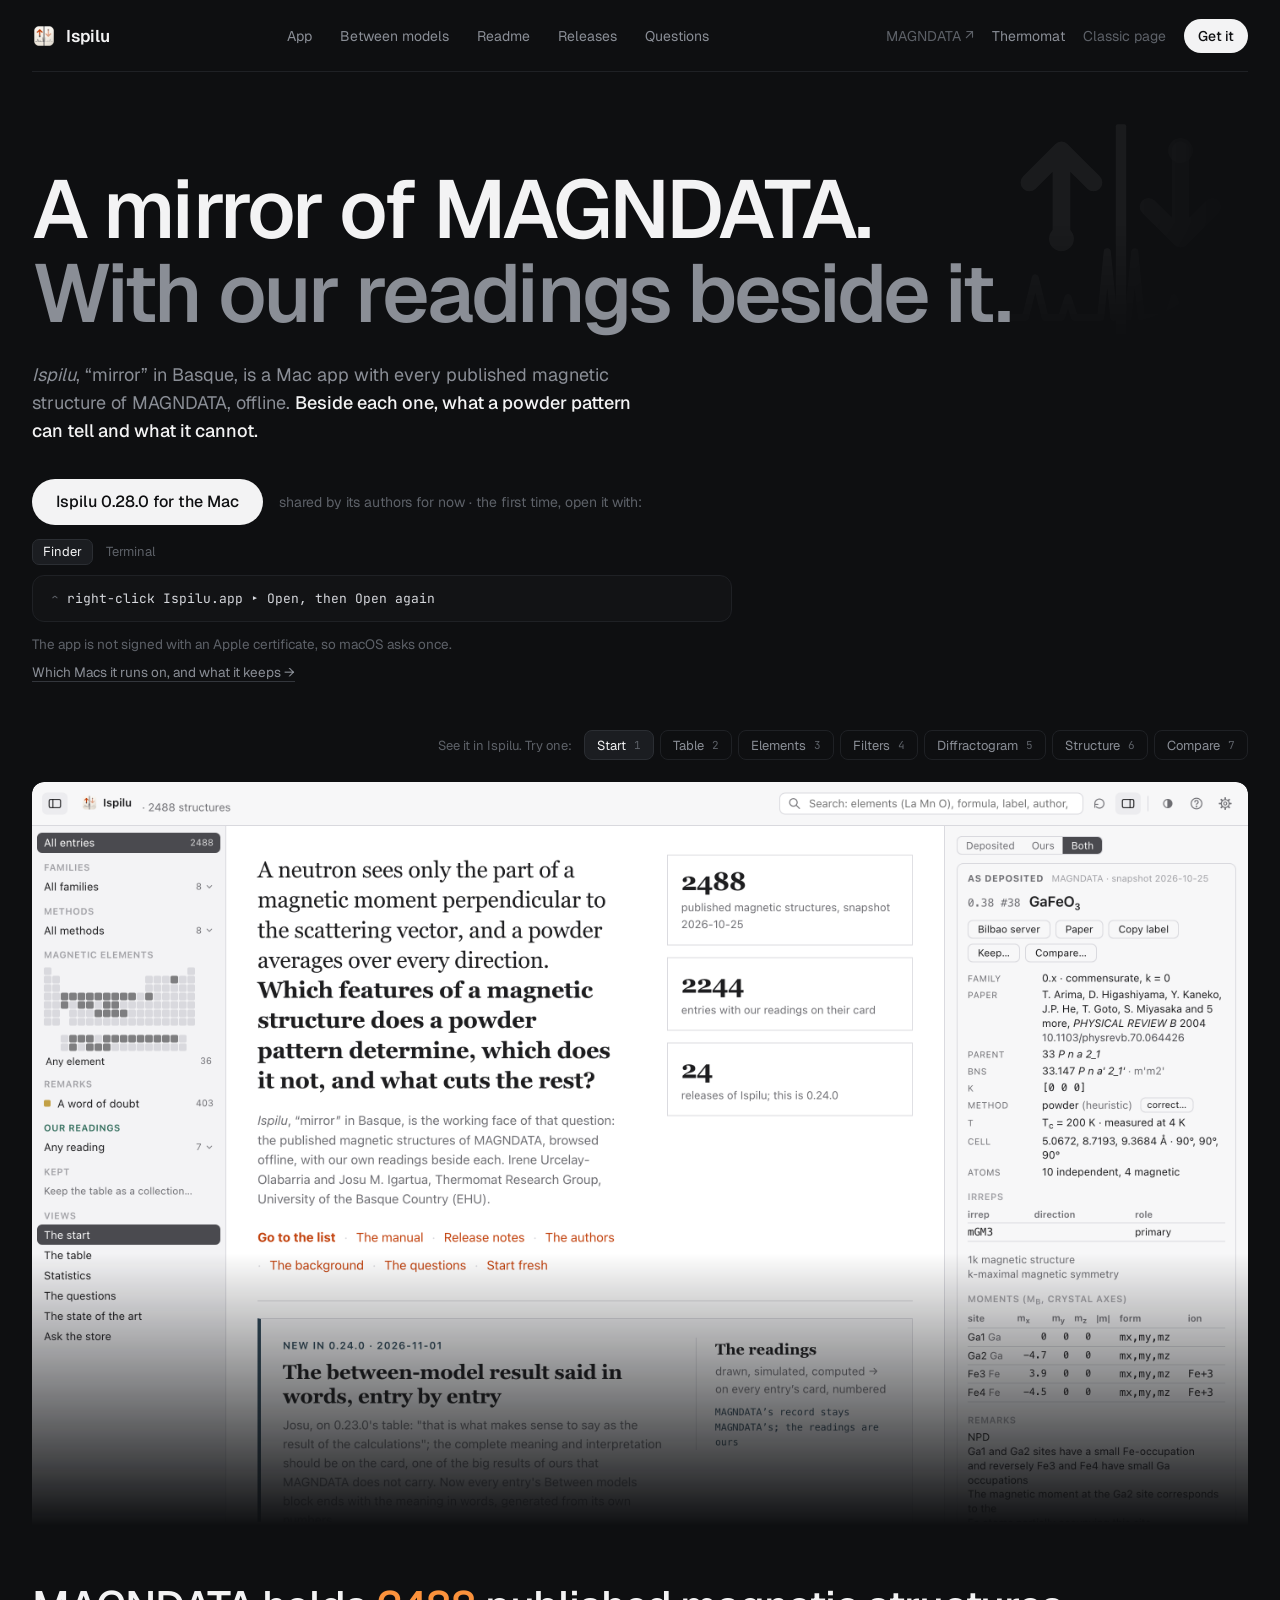
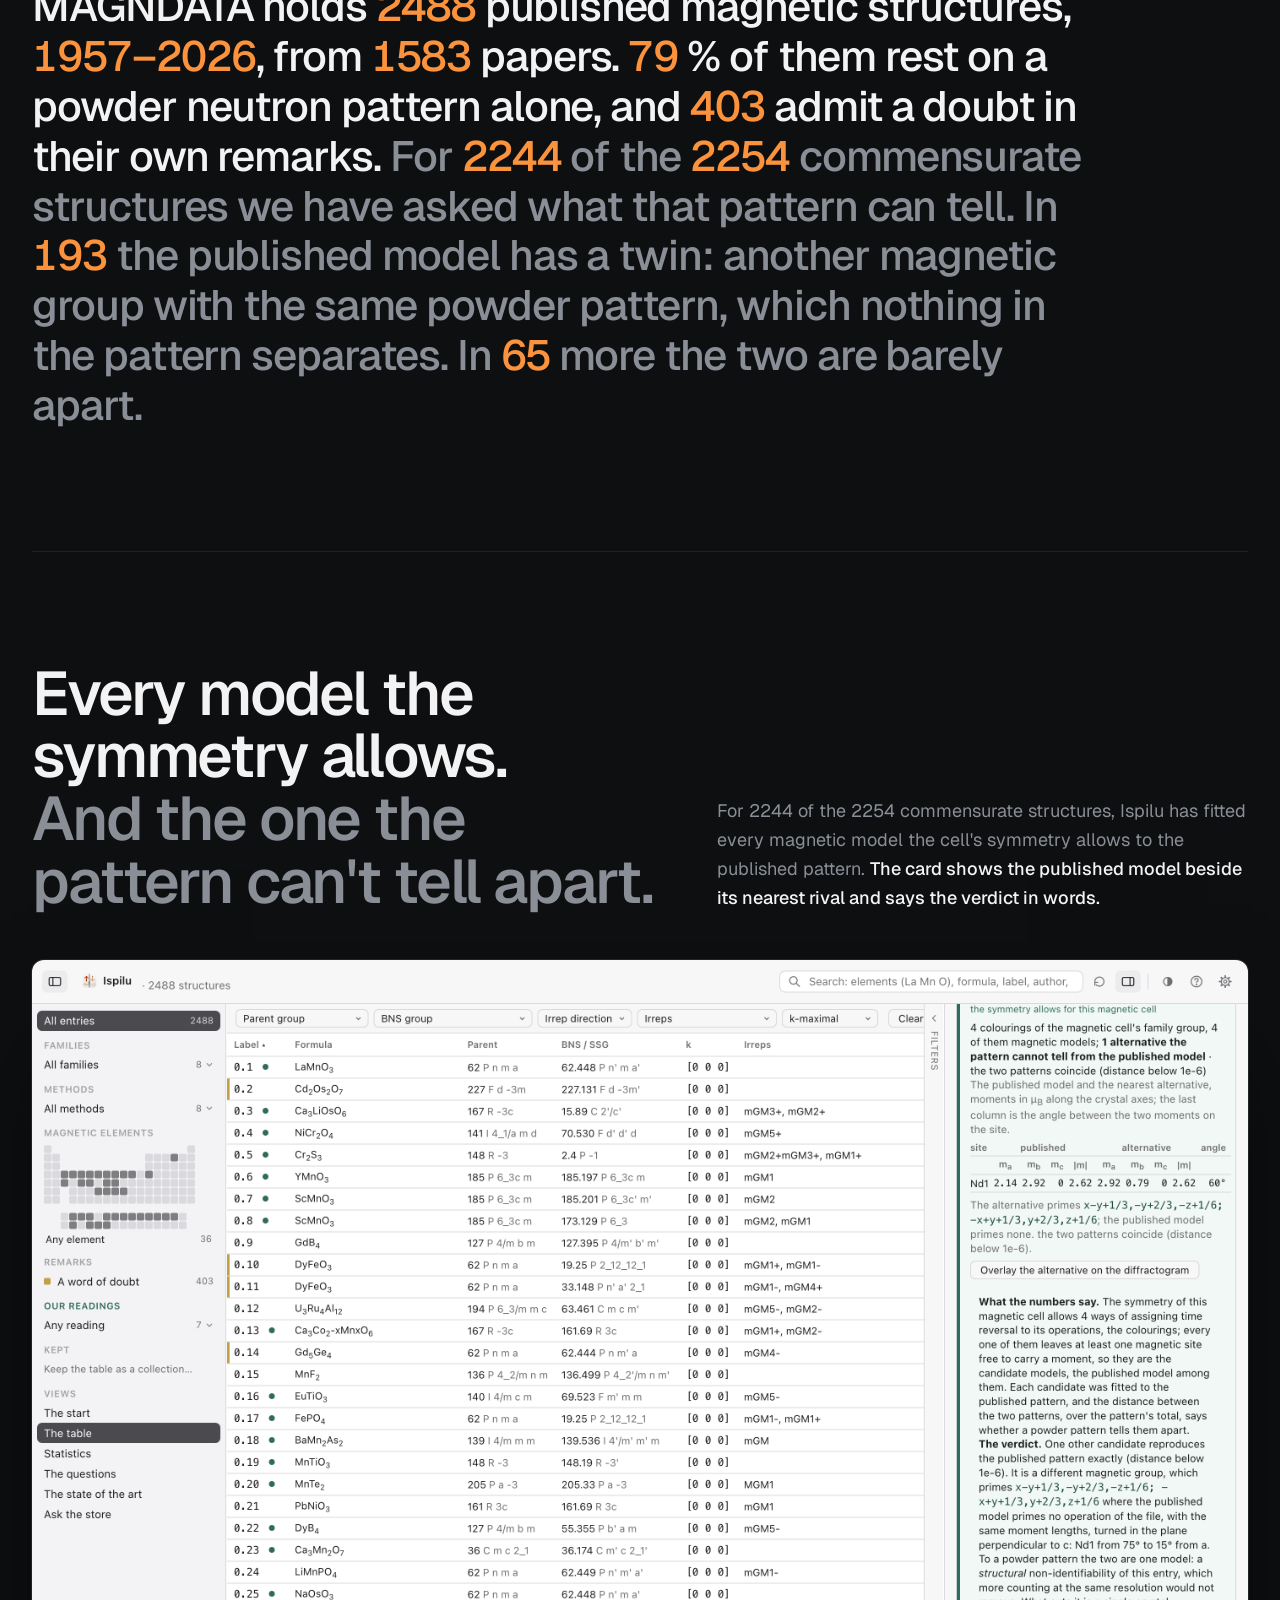
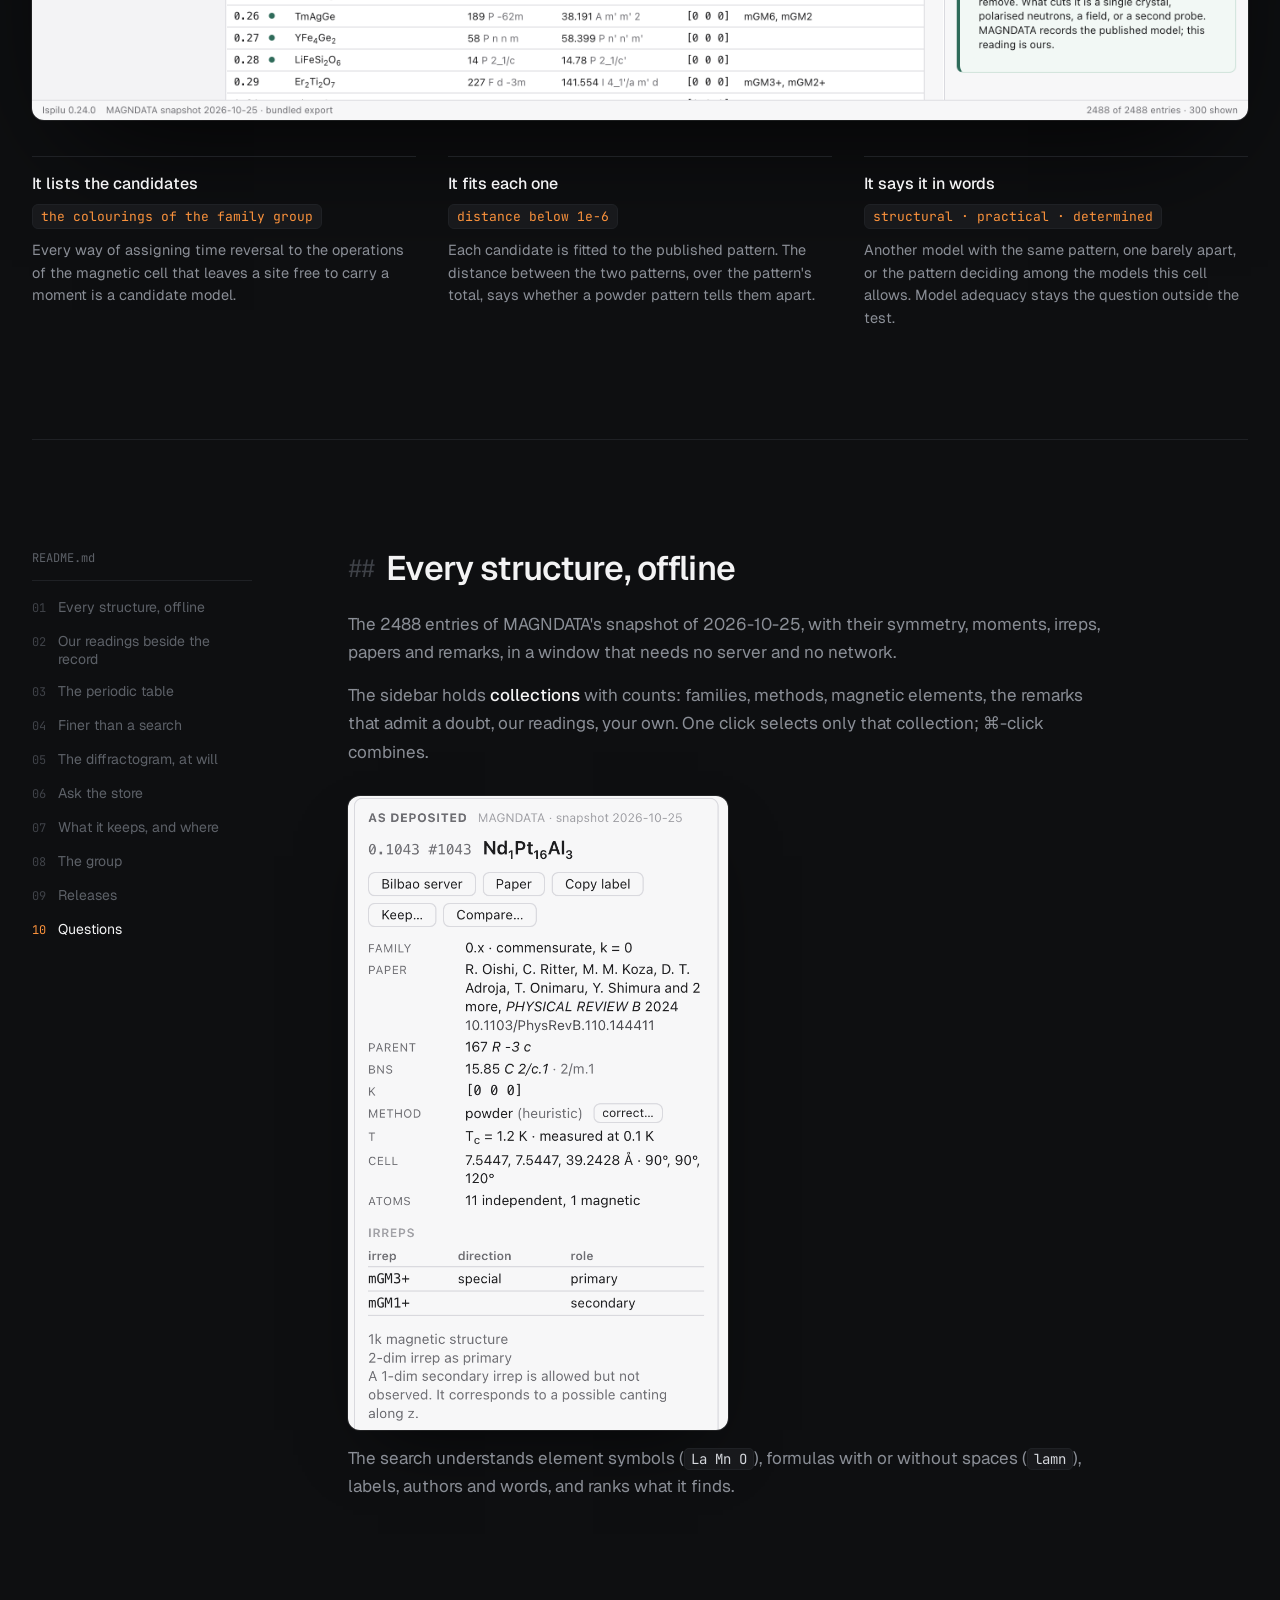
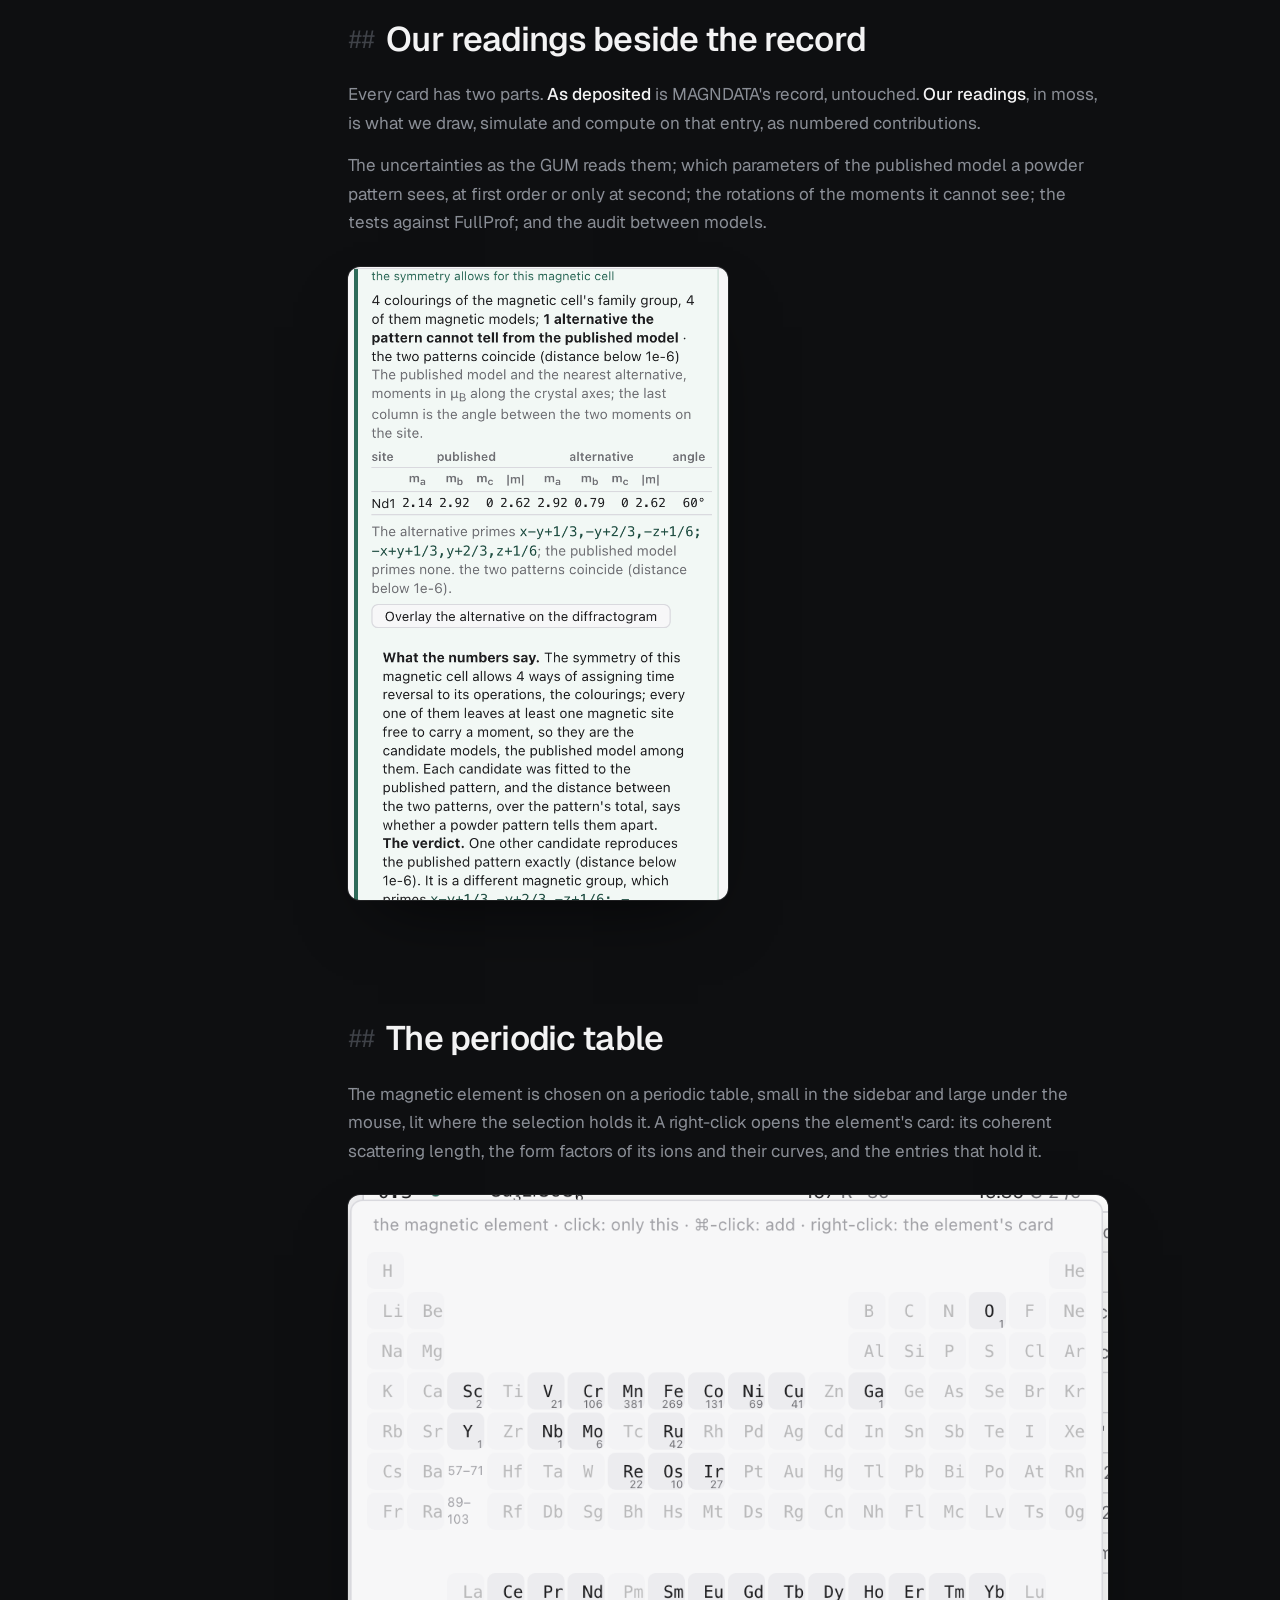
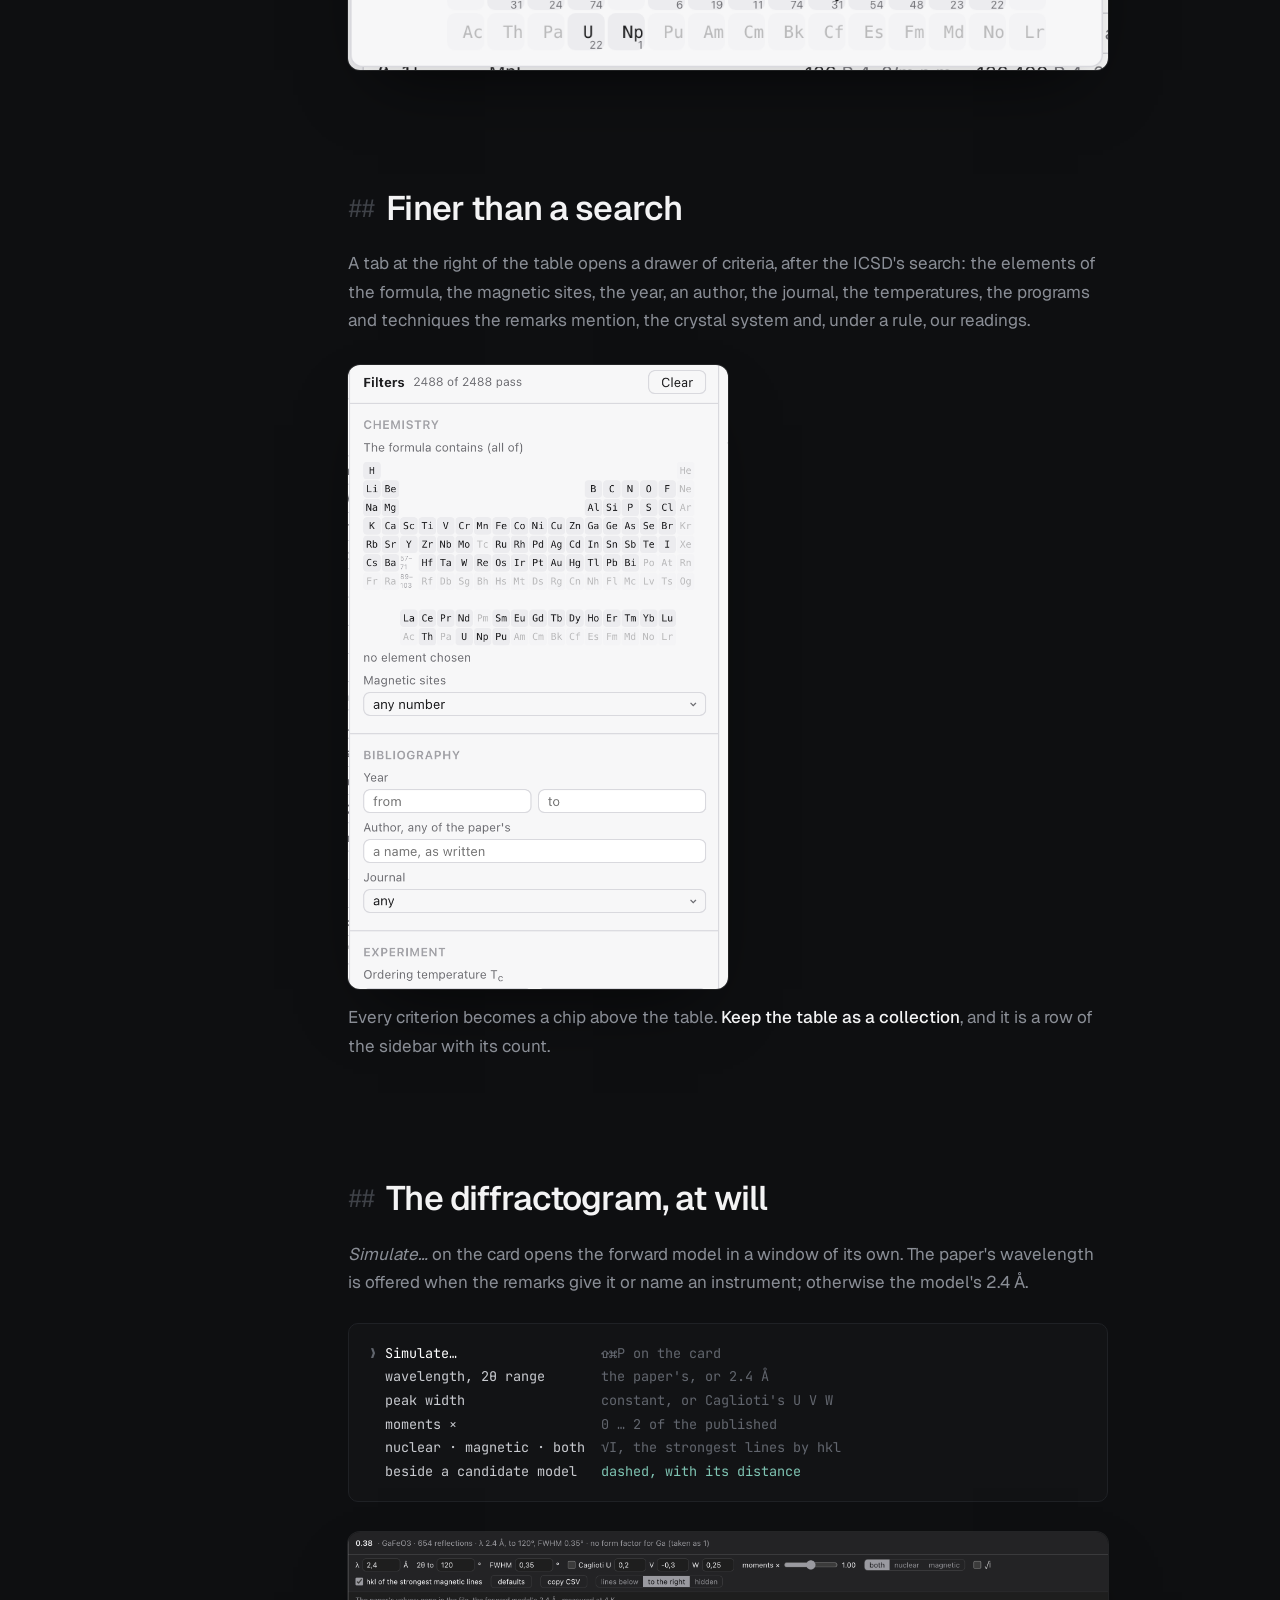
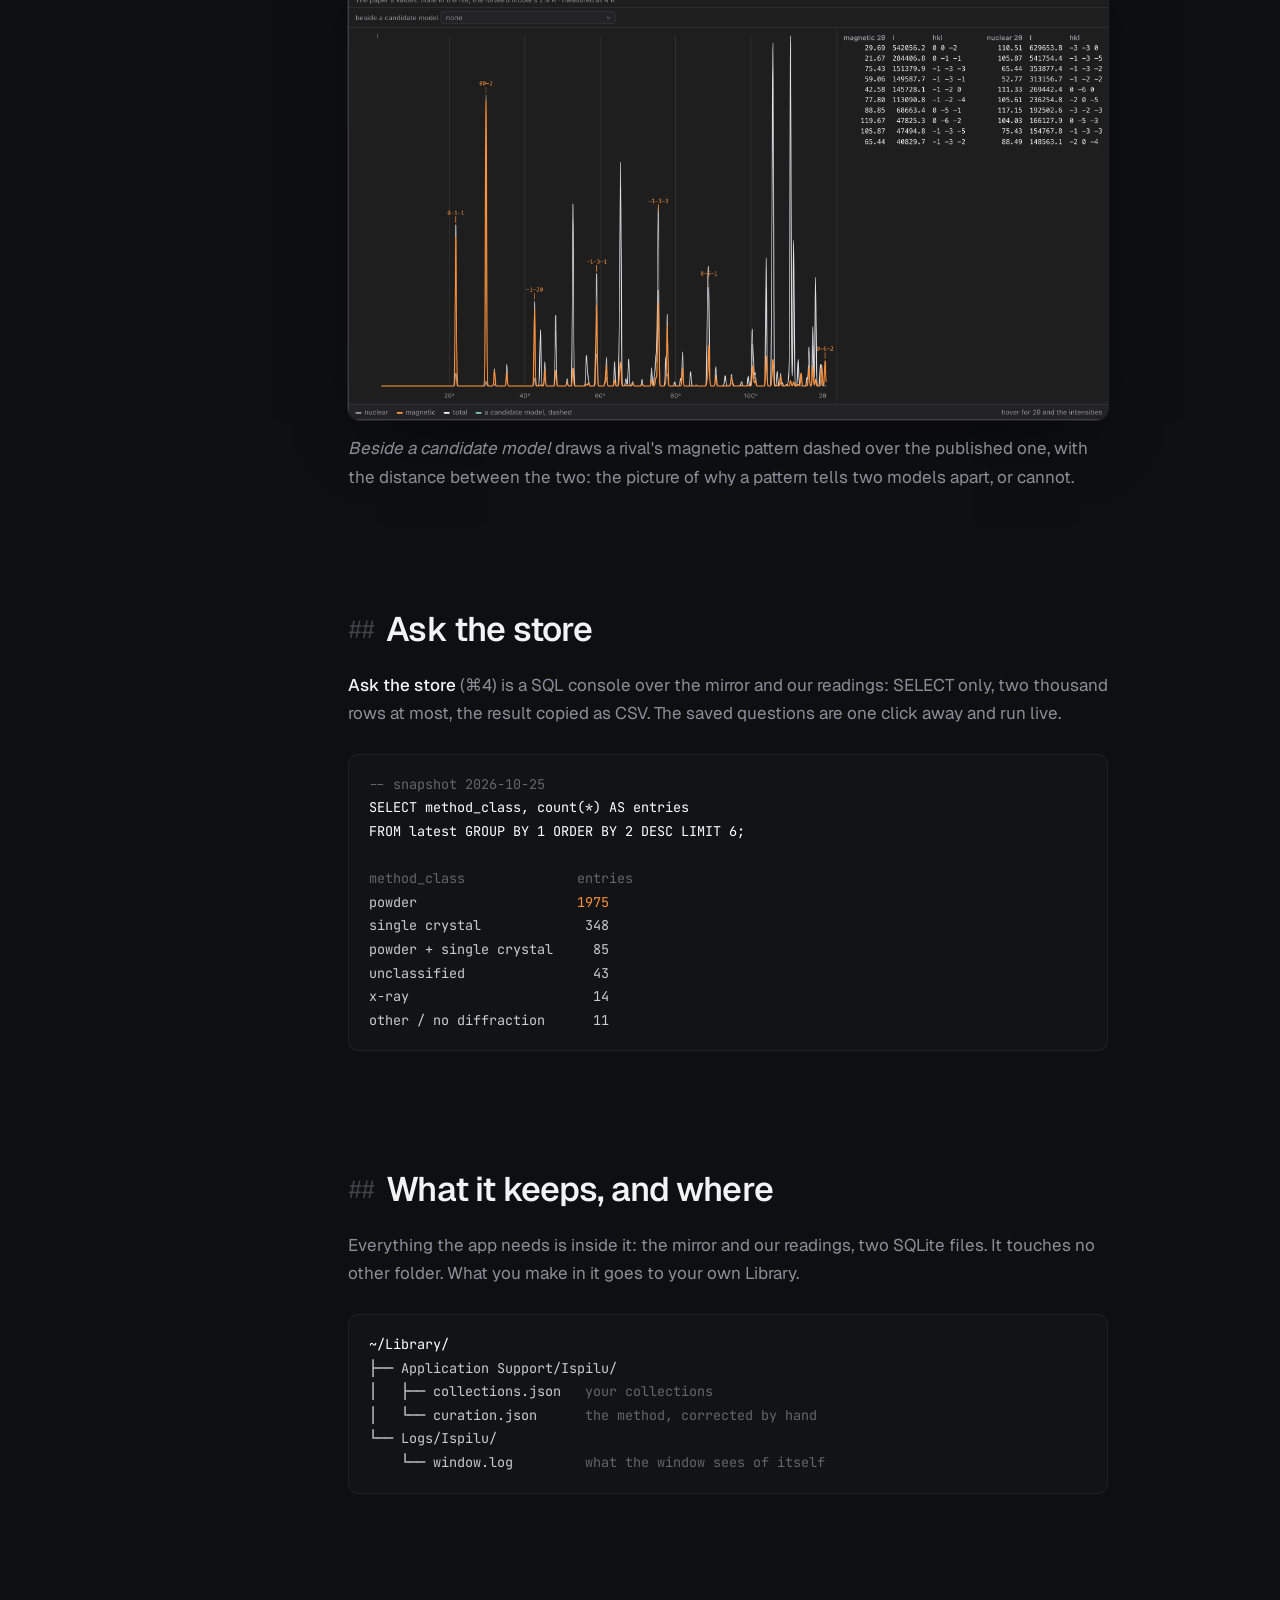
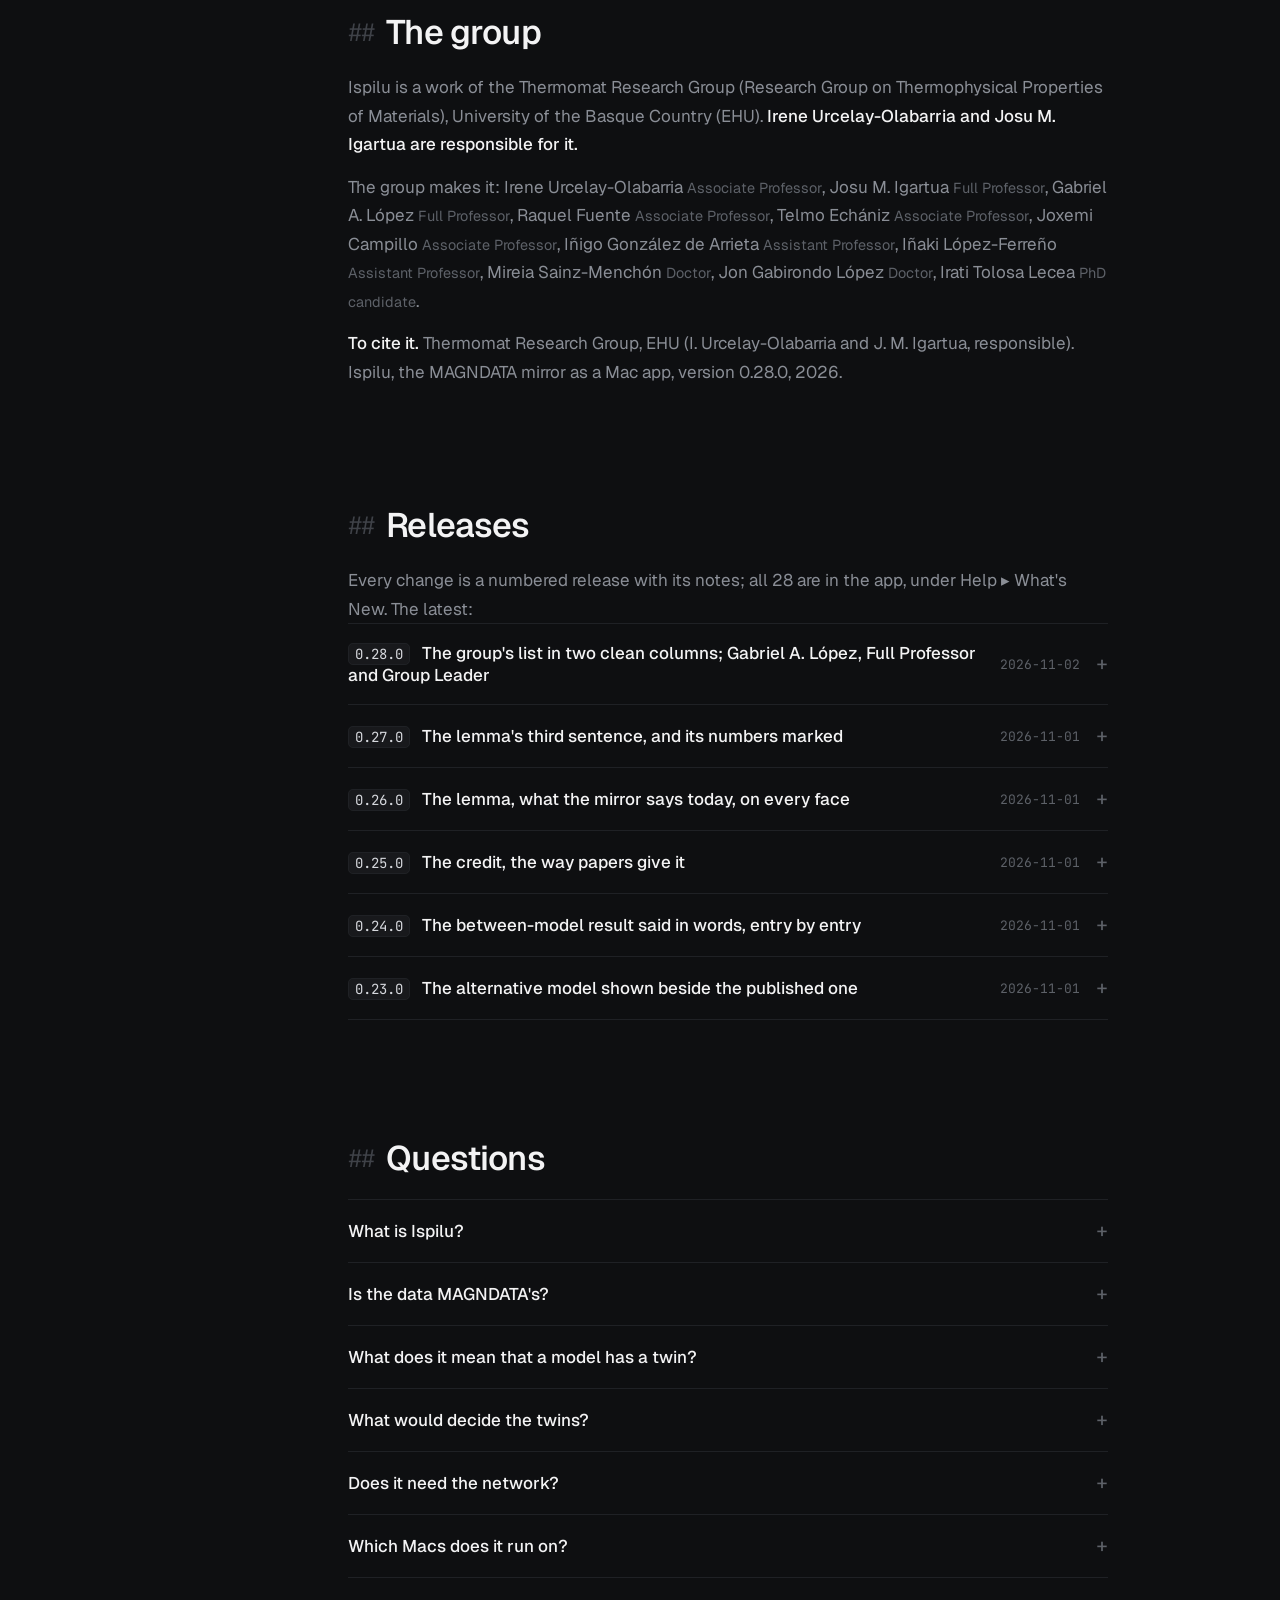
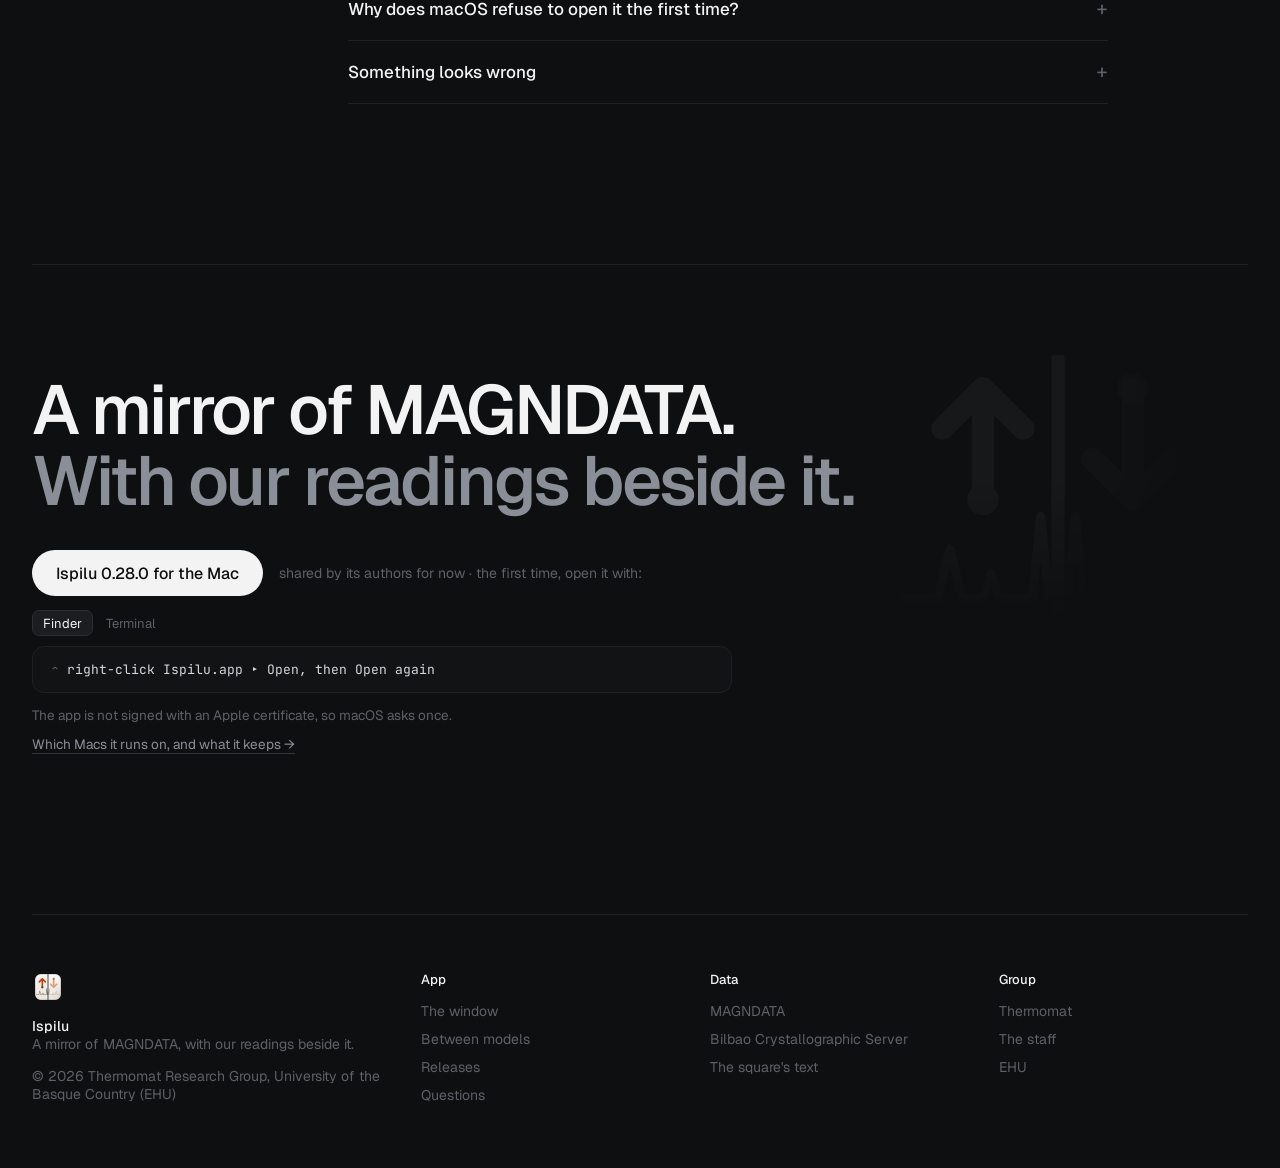
==== commit 28b206d9: "Ispilu 0.28.0: the page regenerated" ====
--- a/index.html
+++ b/index.html
@@ -18,7 +18,7 @@
 </head>
 <body>
 <div class="wrap">
-<nav class="site-nav"><a class="brand" href="index.html#top"><img src="img/icon.png" alt="">Ispilu</a><div class="links"><a href="#top">App</a><a href="#between">Between models</a><a href="#readme">Readme</a><a href="#releases">Releases</a><a href="#faq">Questions</a></div><div class="right"><a href="https://cryst.ehu.es/magndata/" class="dimlink">MAGNDATA ↗</a><a href="https://thermomat.ehu.eus/">Thermomat</a><a class="pill" href="#get">Get it</a></div></nav>
+<nav class="site-nav"><a class="brand" href="index.html#top"><img src="img/icon.png" alt="">Ispilu</a><div class="links"><a href="#top">App</a><a href="#between">Between models</a><a href="#readme">Readme</a><a href="#releases">Releases</a><a href="#faq">Questions</a></div><div class="right"><a href="https://cryst.ehu.es/magndata/" class="dimlink">MAGNDATA ↗</a><a href="https://thermomat.ehu.eus/">Thermomat</a><a href="classic/" class="dimlink">Classic page</a><a class="pill" href="#get">Get it</a></div></nav>
 <header class="hero" id="top"><i class="mark"></i><div><h1>A mirror of MAGNDATA.<br><span>With our readings beside it.</span></h1><p class="sub"><i>Ispilu</i>, “mirror” in Basque, is a Mac app with every published magnetic structure of MAGNDATA, offline. <b>Beside each one, what a powder pattern can tell and what it cannot.</b></p><div class="get"><div class="install" data-install><div class="native"><span class="pill still">Ispilu 0.28.0 for the Mac</span><span class="or">shared by its authors for now · the first time, open it with:</span></div><div class="box"><div class="tabs"><button data-os="0" class="on">Finder</button><button data-os="1">Terminal</button></div><div class="line" data-os="0"><code class="mono"><span>⌃</span> right-click Ispilu.app ▸ Open, then Open again</code></div><div class="line" data-os="1" hidden><code class="mono"><span>$</span> xattr -dr com.apple.quarantine /Applications/Ispilu.app</code><button class="copy" data-copy="xattr -dr com.apple.quarantine /Applications/Ispilu.app">Copy</button></div></div><div class="under"><p>The app is not signed with an Apple certificate, so macOS asks once.</p><p><a href="#faq">Which Macs it runs on, and what it keeps →</a></p></div></div></div></div></header>
 <div class="window" id="window-0" data-working="Looking in the mirror…"><div class="glow"></div><div class="try"><span>See it in Ispilu. Try one:</span><span class="seg on" data-view="start" data-ask="back to the start">Start <kbd>1</kbd></span><span class="seg" data-view="table" data-ask="La Mn O">Table <kbd>2</kbd></span><span class="seg" data-view="periodic" data-ask="the magnetic element, on a periodic table">Elements <kbd>3</kbd></span><span class="seg" data-view="filters" data-ask="the filters, the way the ICSD searches">Filters <kbd>4</kbd></span><span class="seg" data-view="lines" data-ask="simulate the powder pattern of GaFeO3">Diffractogram <kbd>5</kbd></span><span class="seg" data-view="structure" data-ask="draw the magnetic structure of GaFeO3">Structure <kbd>6</kbd></span><span class="seg" data-view="compare" data-ask="LaMnO3 at 1.4 K beside LaMnO3 at 4.2 K">Compare <kbd>7</kbd></span></div><div class="ask"><img src="img/icon.png" alt=""><span class="p">❯</span><span class="txt"></span></div><div class="frame" style="aspect-ratio:16/10"><div class="view image on" data-view="start"><img src="img/start.png" alt="Start" width="2880" height="1800"></div><div class="view image" data-view="table"><img src="img/entry.png" alt="Table" width="2880" height="1800"></div><div class="view image" data-view="periodic"><img src="img/periodic.png" alt="Elements" width="2880" height="1800"></div><div class="view image" data-view="filters"><img src="img/filters.png" alt="Filters" width="2880" height="1800"></div><div class="view image" data-view="lines"><div class="cropbox" style="aspect-ratio:2556/1598"><img src="img/lines.png" alt="Diffractogram" width="2880" height="1800" style="width:112.6761%;margin-left:-0.7042%;margin-top:-3.1299%"></div></div><div class="view image" data-view="structure"><div class="cropbox" style="aspect-ratio:2556/1598"><img src="img/structure.png" alt="Structure" width="2880" height="1800" style="width:112.6761%;margin-left:-0.7042%;margin-top:-3.1299%"></div></div><div class="view image" data-view="compare"><div class="cropbox" style="aspect-ratio:2556/1598"><img src="img/compare.png" alt="Compare" width="2880" height="1800" style="width:112.6761%;margin-left:-0.7042%;margin-top:-3.1299%"></div></div></div></div>
 
